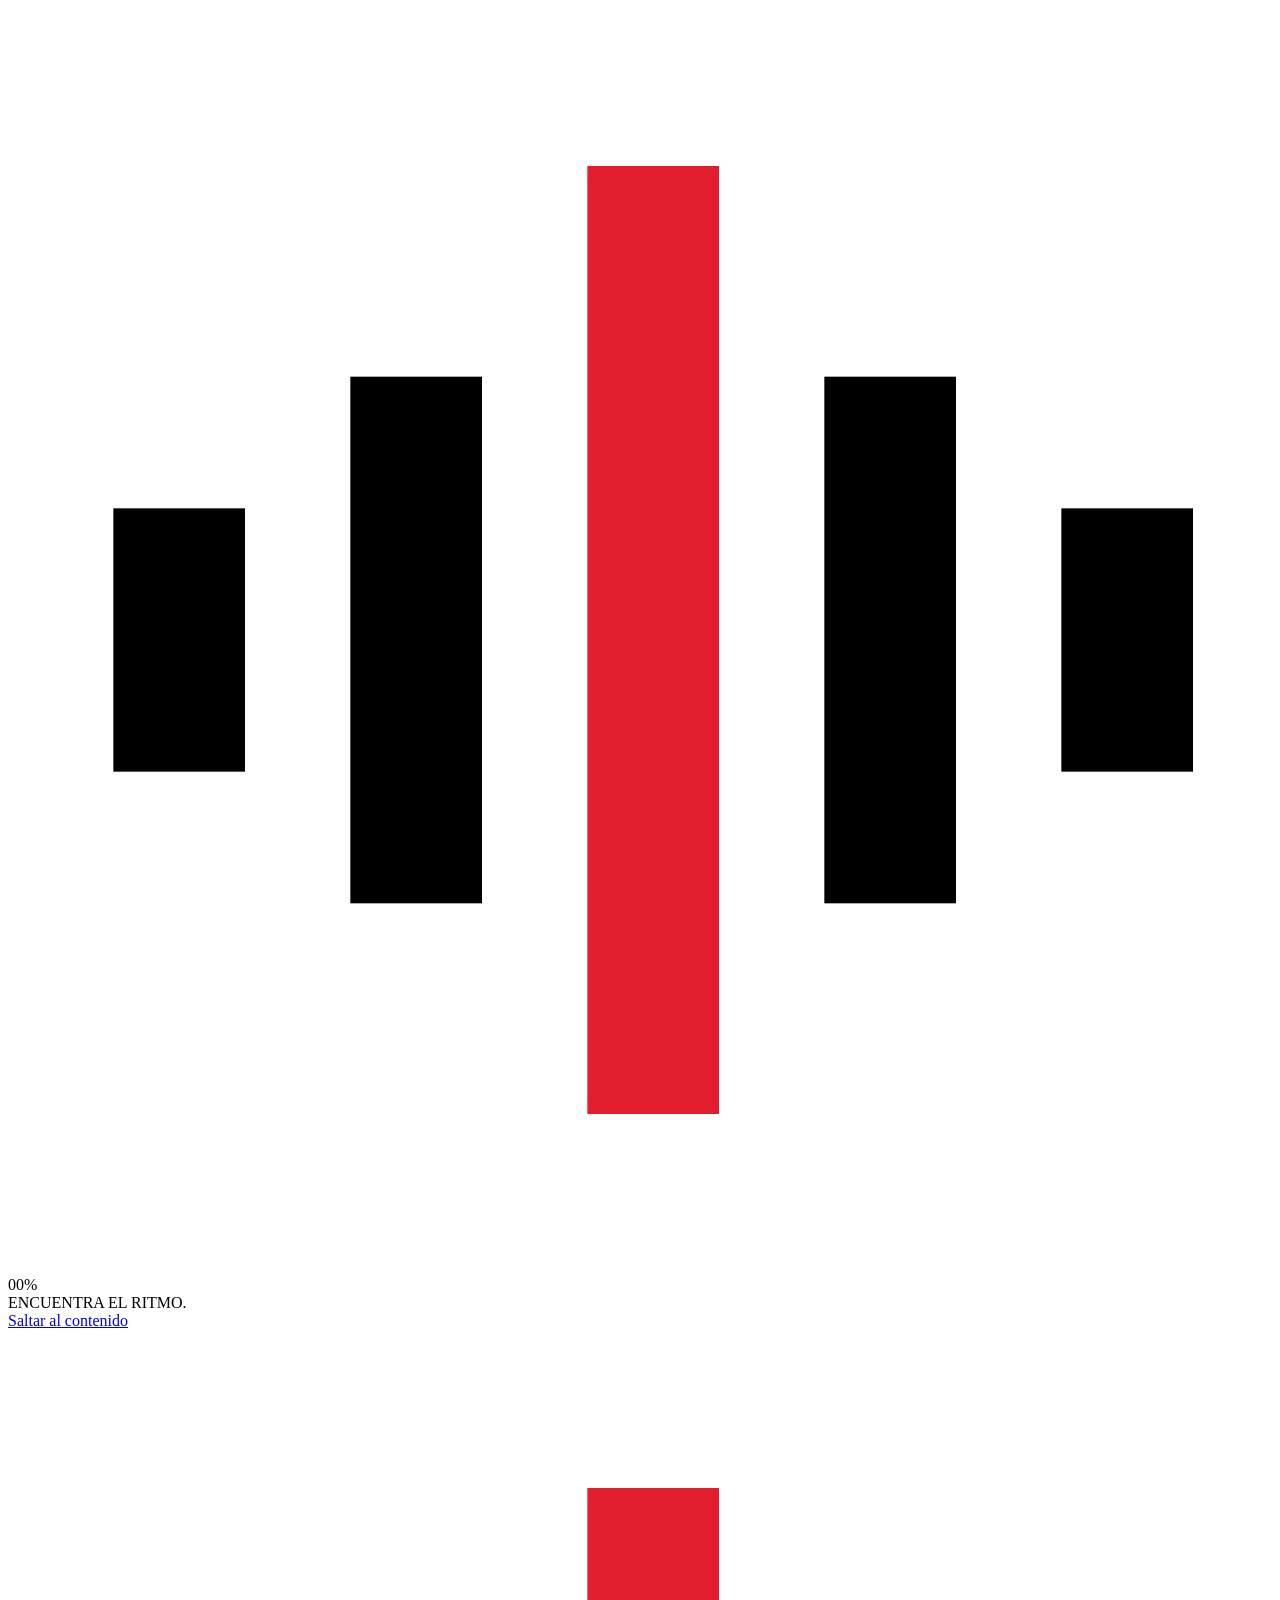
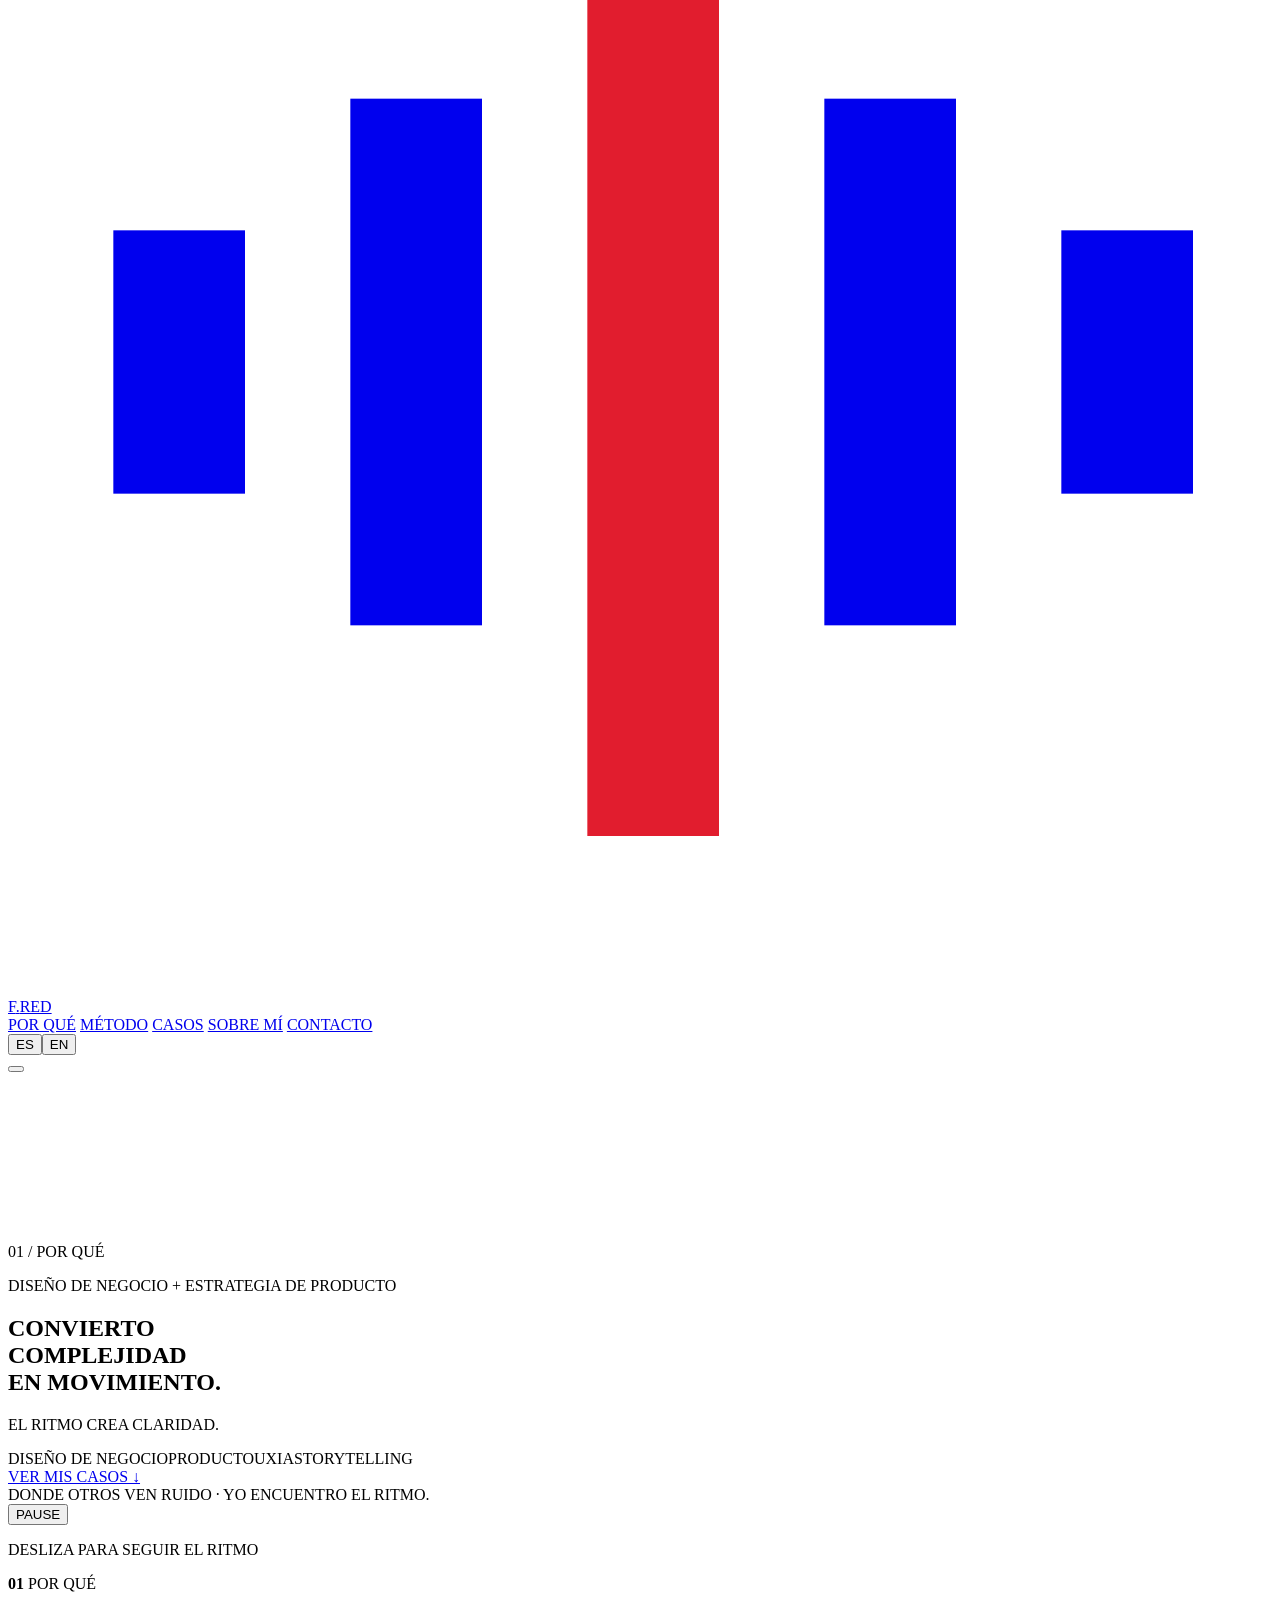
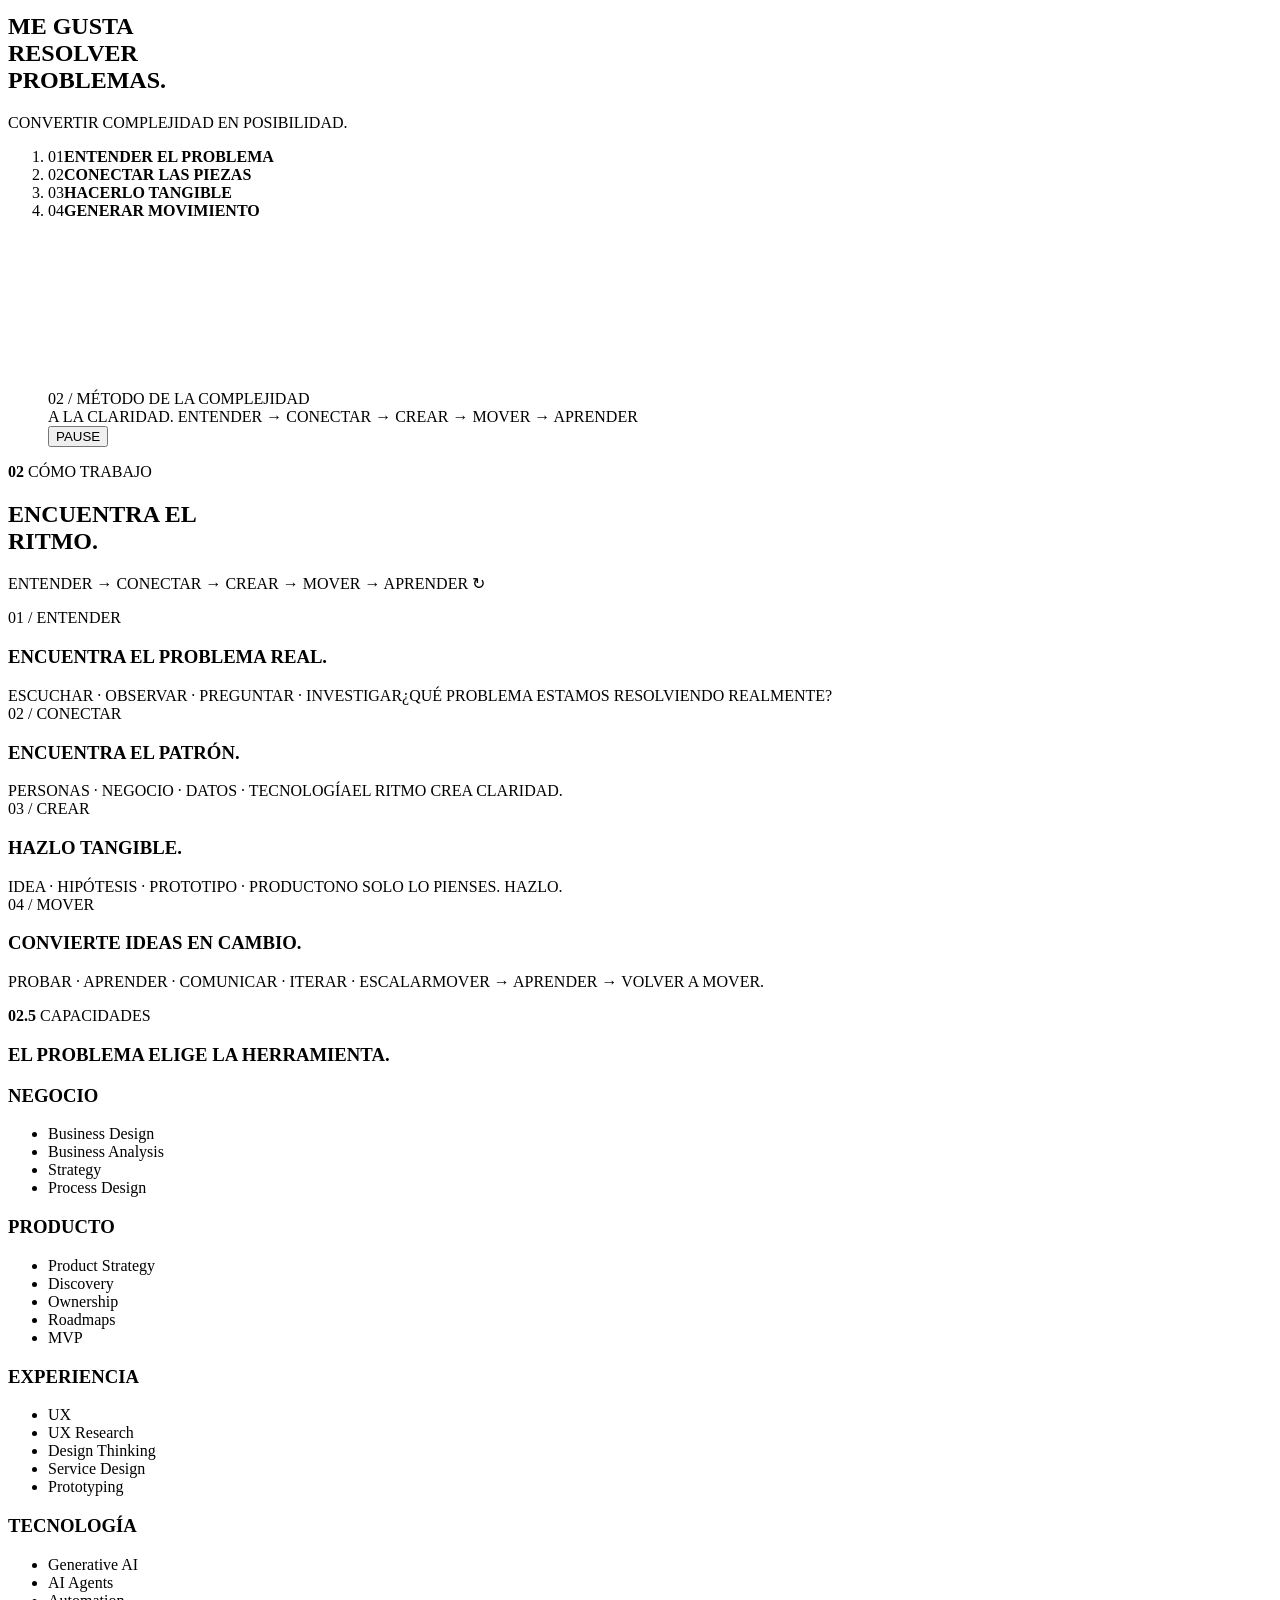
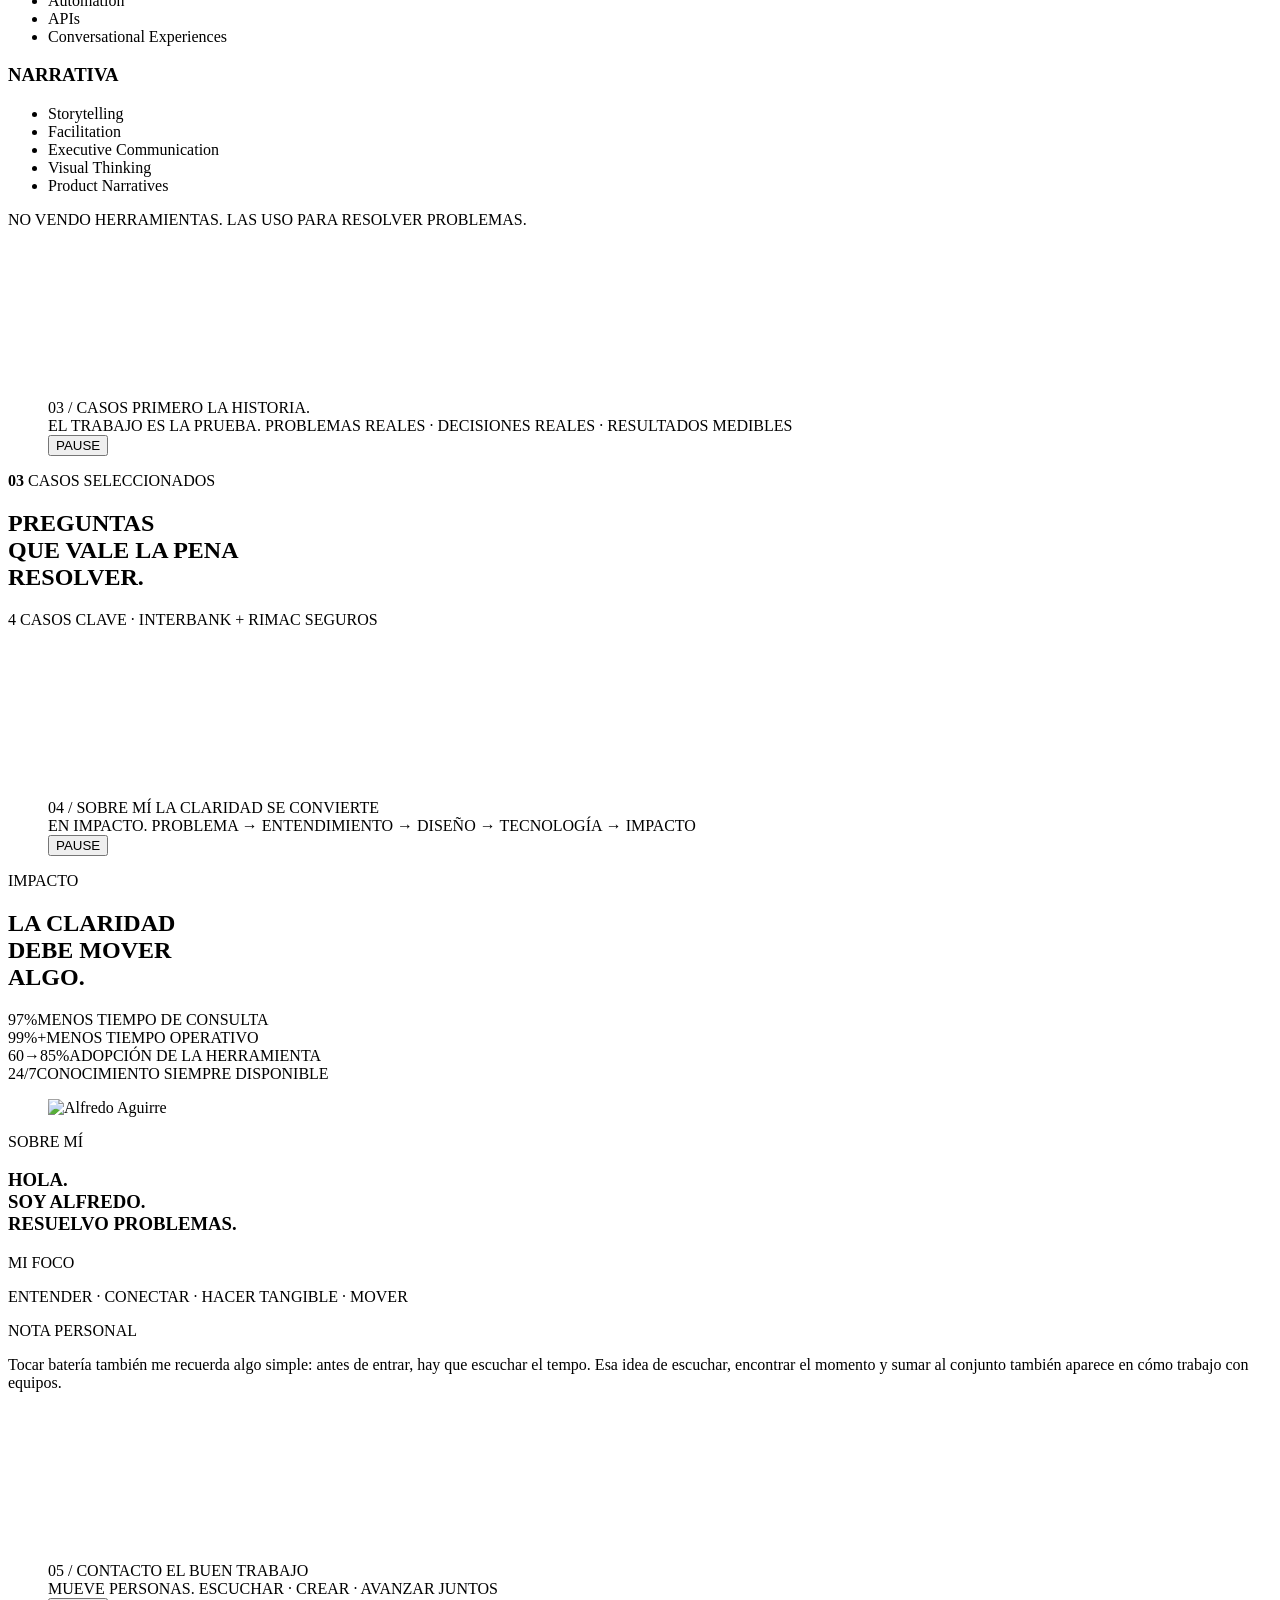
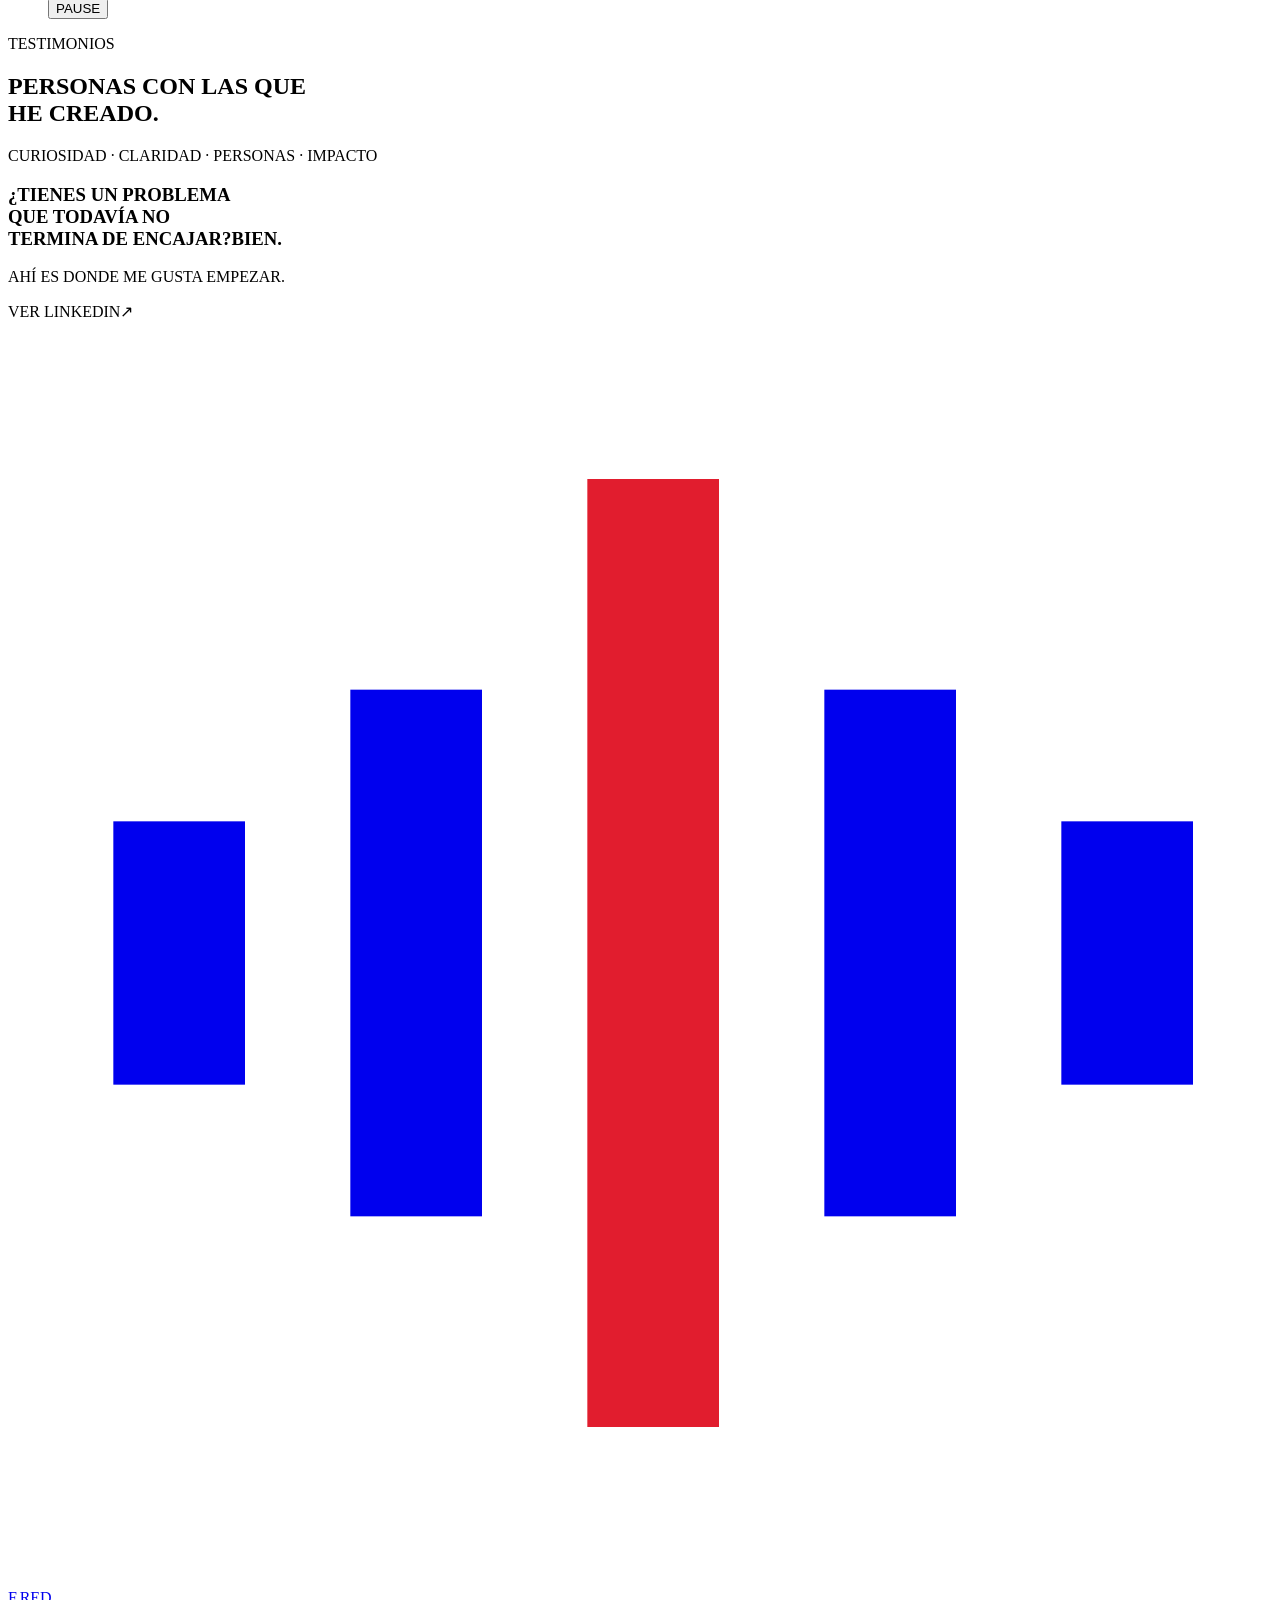
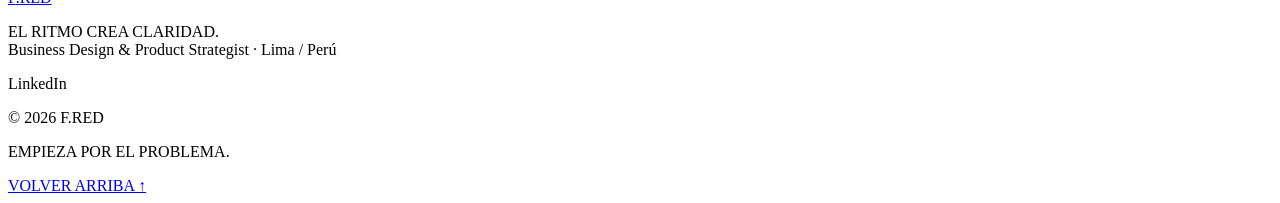
==== index.html @ ae1b927f "Add files via upload" ====
<!doctype html>
<html lang="es">
<head>
  <meta charset="utf-8">
  <meta name="viewport" content="width=device-width,initial-scale=1,viewport-fit=cover">
  <title>F.RED — Alfredo Aguirre | Business Design & Product Strategist</title>
  <meta name="description" content="Business Design & Product Strategist focused on turning complex business, product and technology problems into clear experiences, strategies and solutions.">
  <meta name="author" content="Alfredo Aguirre">
  <meta name="theme-color" content="#080808">
  <link rel="canonical" href="https://alguifo30.github.io/Portfolio_Alfredo_Aguirre/">
  <meta property="og:type" content="website">
  <meta property="og:site_name" content="F.RED">
  <meta property="og:title" content="F.RED — I turn complexity into movement.">
  <meta property="og:description" content="Business Design & Product Strategy. Rhythm creates clarity.">
  <link rel="icon" href="assets/brand/favicon.svg" type="image/svg+xml">
  <link rel="preconnect" href="https://fonts.googleapis.com">
  <link rel="preconnect" href="https://fonts.gstatic.com" crossorigin>
  <link rel="stylesheet" href="https://fonts.googleapis.com/css2?family=IBM+Plex+Mono:wght@400;500;600&family=Instrument+Sans:wght@400;500;600&family=Inter+Tight:wght@700;800;900&display=swap">
  <link rel="stylesheet" href="css/styles.css">
  <script type="application/ld+json">{"@context":"https://schema.org","@type":"Person","name":"Alfredo Aguirre","alternateName":"F.RED","jobTitle":"Business Design & Product Strategist","url":"https://alguifo30.github.io/Portfolio_Alfredo_Aguirre/","address":{"@type":"PostalAddress","addressLocality":"Lima","addressCountry":"PE"},"sameAs":["https://linkedin.com/in/alfredo-aguirre-fonseca-49946932"],"knowsAbout":["Business Design","Product Strategy","UX","Service Design","Generative AI","AI Agents","Storytelling"]}</script>
</head>
<body class="is-loading">
<div class="site-loader" id="site-loader" role="status" aria-live="polite" aria-label="Cargando portafolio">
  <div class="site-loader__inner">
    <svg class="site-loader__mark" viewBox="0 0 48 48" aria-hidden="true"><rect x="4" y="19" width="5" height="10" fill="currentColor"/><rect x="13" y="14" width="5" height="20" fill="currentColor"/><rect x="22" y="6" width="5" height="36" fill="#E11D2E"/><rect x="31" y="14" width="5" height="20" fill="currentColor"/><rect x="40" y="19" width="5" height="10" fill="currentColor"/></svg>
    <div class="site-loader__track" aria-hidden="true"><i data-loader-bar></i></div>
    <div class="site-loader__value" data-loader-value>00%</div>
    <div class="site-loader__caption" data-i18n="loader.caption">ENCUENTRA EL RITMO.</div>
  </div>
</div>
<a class="skip-link" href="#main">Saltar al contenido</a>
<div class="progress" aria-hidden="true"></div><div class="noise" aria-hidden="true"></div>

<nav class="nav" aria-label="Principal"><div class="wrap nav__inner">
  <a class="brand" href="#top" aria-label="F.RED, inicio">
    <svg class="mark" viewBox="0 0 48 48" aria-hidden="true"><rect x="4" y="19" width="5" height="10" fill="currentColor"/><rect x="13" y="14" width="5" height="20" fill="currentColor"/><rect x="22" y="6" width="5" height="36" fill="#E11D2E"/><rect x="31" y="14" width="5" height="20" fill="currentColor"/><rect x="40" y="19" width="5" height="10" fill="currentColor"/></svg>
    <span>F<span class="dot">.</span>RED</span>
  </a>
  <div class="nav__links" id="nav-links">
    <a href="#why" data-i18n="nav.why">POR QUÉ</a>
    <a href="#method" data-i18n="nav.method">MÉTODO</a>
    <a href="#work" data-i18n="nav.work">CASOS</a>
    <a href="#about" data-i18n="nav.about">SOBRE MÍ</a>
    <a href="#contact" data-i18n="nav.contact">CONTACTO</a>
  </div>
  <div class="lang" role="group" aria-label="Idioma"><button type="button" data-lang="es" aria-pressed="true">ES</button><button type="button" data-lang="en" aria-pressed="false">EN</button></div>
  <button class="nav-toggle" aria-controls="nav-links" aria-expanded="false" aria-label="Abrir menú"><span></span><span></span></button>
</div></nav>

<main id="main">
<!-- 01 · POR QUÉ / WHY -->
<section id="why" data-main-section="01" data-chapter-name="WHY">
  <header class="hero hero--cinematic" id="top">
    <video class="hero__video" data-hero-video data-chapter-video autoplay muted loop playsinline preload="auto">
      <source src="assets/videos/fred-presence.mp4" type="video/mp4">
    </video>
    <div class="hero__shade" aria-hidden="true"></div>
    <div class="wrap hero__cinematic-grid">
      <div class="hero__meta reveal in">
        <p class="kicker hero__film-label" data-i18n="hero.filmLabel">01 / POR QUÉ</p>
        <p class="kicker" data-i18n="hero.kicker">DISEÑO DE NEGOCIO + ESTRATEGIA DE PRODUCTO</p>
        <h1 class="display display-xl" data-i18n-html="hero.title">CONVIERTO<br>COMPLEJIDAD<br>EN <span class="red">MOVIMIENTO.</span></h1>
        <p class="hero__sub" data-i18n="hero.sub"></p>
        <p class="hero__tagline" data-i18n="hero.tagline">EL RITMO CREA CLARIDAD.</p>
        <div class="tag-row">
          <span class="tag" data-i18n="hero.tag.business">DISEÑO DE NEGOCIO</span><span class="tag" data-i18n="hero.tag.product">PRODUCTO</span><span class="tag">UX</span><span class="tag" data-i18n="hero.tag.ai">IA</span><span class="tag" data-i18n="hero.tag.story">STORYTELLING</span>
        </div>
        <div class="hero__actions"><a class="btn btn--red" href="#work" data-i18n="hero.cta1">VER MIS CASOS ↓</a></div>
      </div>
      <div class="hero__signature-note" data-i18n="hero.signature">DONDE OTROS VEN RUIDO · YO ENCUENTRO EL RITMO.</div>
    </div>
    <button class="film-toggle film-toggle--hero" type="button" data-film-toggle aria-label="Pausar video">PAUSE</button>
    <p class="hero__scroll" data-i18n="hero.scroll">DESLIZA PARA SEGUIR EL RITMO</p>
  </header>

  <div class="why-compact surface">
    <div class="wrap why-compact__grid">
      <div class="why-compact__intro">
        <p class="eyebrow reveal"><b>01</b> <span data-i18n="why.eyebrow">POR QUÉ</span></p>
        <h2 class="display why-compact__title reveal" data-i18n-html="why.title">ME GUSTA<br>RESOLVER<br><span class="red">PROBLEMAS.</span></h2>
      </div>
      <div class="why-compact__copy">
        <p class="body reveal" data-i18n="why.body1"></p>
        <p class="body reveal" data-i18n="why.body2"></p>
        <p class="pullquote pullquote--compact reveal" data-i18n="why.pull">CONVERTIR COMPLEJIDAD EN POSIBILIDAD.</p>
      </div>
      <ol class="why-points why-points--compact reveal">
        <li><span>01</span><b data-i18n="why.p1">ENTENDER EL PROBLEMA</b></li>
        <li><span>02</span><b data-i18n="why.p2">CONECTAR LAS PIEZAS</b></li>
        <li><span>03</span><b data-i18n="why.p3">HACERLO TANGIBLE</b></li>
        <li><span>04</span><b data-i18n="why.p4">GENERAR MOVIMIENTO</b></li>
      </ol>
    </div>
  </div>
</section>

<!-- 02 · MÉTODO / METHOD -->
<section class="section chapter chapter--dark" id="method" data-main-section="02" data-chapter-name="METHOD">
  <figure class="film chapter-film chapter-film--section-start chapter-film--clarity film--full reveal" aria-label="Video de claridad y método">
    <video muted loop playsinline preload="none" data-lazy-video="assets/videos/fred-clarity.mp4" data-chapter-video></video>
    <figcaption class="film__overlay film__overlay--safe-left">
      <span class="film__label" data-i18n="method.filmLabel">02 / MÉTODO</span>
      <span class="film__copy" data-i18n-html="method.filmCopy">DE LA COMPLEJIDAD<br>A LA <span class="red">CLARIDAD.</span></span>
      <span class="method-film__stage" data-method-stage data-i18n="method.stage">ENTENDER → CONECTAR → CREAR → MOVER → APRENDER</span>
    </figcaption>
    <button class="film-toggle" type="button" data-film-toggle aria-label="Pausar video">PAUSE</button>
  </figure>
  <div class="wrap chapter__content">
    <div class="method-intro">
      <div>
        <p class="eyebrow reveal"><b>02</b> <span data-i18n="method.eyebrow">CÓMO TRABAJO</span></p>
        <h2 class="display display-lg reveal" data-i18n-html="method.title">ENCUENTRA EL<br><span class="red">RITMO.</span></h2>
        <p class="lead reveal" data-i18n="method.lead"></p>
      </div>
      <p class="method-loop reveal" data-i18n="method.loop">ENTENDER → CONECTAR → CREAR → MOVER → APRENDER ↻</p>
    </div>
    <div class="method-layout"><div class="method-steps">
      <article class="step active" data-step="UNDERSTAND"><span class="step__num" data-i18n="method.s1.num">01 / ENTENDER</span><h3 data-i18n="method.s1.title">ENCUENTRA EL PROBLEMA REAL.</h3><p data-i18n="method.understand"></p><span class="step__acts-text" data-i18n="method.s1.actions">ESCUCHAR · OBSERVAR · PREGUNTAR · INVESTIGAR</span><span class="step__q" data-i18n="method.s1.q">¿QUÉ PROBLEMA ESTAMOS RESOLVIENDO REALMENTE?</span></article>
      <article class="step" data-step="CONNECT"><span class="step__num" data-i18n="method.s2.num">02 / CONECTAR</span><h3 data-i18n="method.s2.title">ENCUENTRA EL PATRÓN.</h3><p data-i18n="method.connect"></p><span class="step__acts-text" data-i18n="method.s2.actions">PERSONAS · NEGOCIO · DATOS · TECNOLOGÍA</span><span class="step__q" data-i18n="method.s2.q">EL RITMO CREA CLARIDAD.</span></article>
      <article class="step" data-step="CREATE"><span class="step__num" data-i18n="method.s3.num">03 / CREAR</span><h3 data-i18n="method.s3.title">HAZLO TANGIBLE.</h3><p data-i18n="method.create"></p><span class="step__acts-text" data-i18n="method.s3.actions">IDEA · HIPÓTESIS · PROTOTIPO · PRODUCTO</span><span class="step__q" data-i18n="method.s3.q">NO SOLO LO PIENSES. HAZLO.</span></article>
      <article class="step" data-step="MOVE"><span class="step__num" data-i18n="method.s4.num">04 / MOVER</span><h3 data-i18n="method.s4.title">CONVIERTE IDEAS EN CAMBIO.</h3><p data-i18n="method.move"></p><span class="step__acts-text" data-i18n="method.s4.actions">PROBAR · APRENDER · COMUNICAR · ITERAR · ESCALAR</span><span class="step__q" data-i18n="method.s4.q">MOVER → APRENDER → VOLVER A MOVER.</span></article>
    </div></div>
    <div class="capabilities">
      <p class="eyebrow reveal"><b>02.5</b> <span data-i18n="method.capEyebrow">CAPACIDADES</span></p>
      <h3 class="cap-title reveal" data-i18n-html="method.capTitle">EL PROBLEMA ELIGE LA HERRAMIENTA<span class="red">.</span></h3>
      <p class="lead reveal" data-i18n="method.cap"></p>
      <div class="cap-grid reveal">
        <div class="cap"><h3 data-i18n="cap.business">NEGOCIO</h3><ul><li>Business Design</li><li>Business Analysis</li><li>Strategy</li><li>Process Design</li></ul></div>
        <div class="cap"><h3 data-i18n="cap.product">PRODUCTO</h3><ul><li>Product Strategy</li><li>Discovery</li><li>Ownership</li><li>Roadmaps</li><li>MVP</li></ul></div>
        <div class="cap"><h3 data-i18n="cap.experience">EXPERIENCIA</h3><ul><li>UX</li><li>UX Research</li><li>Design Thinking</li><li>Service Design</li><li>Prototyping</li></ul></div>
        <div class="cap"><h3 data-i18n="cap.technology">TECNOLOGÍA</h3><ul><li>Generative AI</li><li>AI Agents</li><li>Automation</li><li>APIs</li><li>Conversational Experiences</li></ul></div>
        <div class="cap"><h3 data-i18n="cap.story">NARRATIVA</h3><ul><li>Storytelling</li><li>Facilitation</li><li>Executive Communication</li><li>Visual Thinking</li><li>Product Narratives</li></ul></div>
      </div>
      <p class="cap-close reveal" data-i18n="method.close">NO VENDO HERRAMIENTAS. LAS USO PARA RESOLVER PROBLEMAS.</p>
    </div>
  </div>
</section>

<!-- 03 · CASOS / WORK -->
<section class="section chapter chapter--surface" id="work" data-main-section="03" data-chapter-name="WORK">
  <figure class="film chapter-film chapter-film--section-start chapter-film--work film--full reveal" aria-label="Video de casos y trabajo">
    <video muted loop playsinline preload="none" data-lazy-video="assets/videos/fred-work.mp4" data-chapter-video></video>
    <figcaption class="film__overlay film__overlay--safe-right">
      <span class="film__label" data-i18n="work.filmLabel">03 / CASOS</span>
      <span class="film__copy" data-i18n-html="work.filmCopy">PRIMERO LA HISTORIA.<br><span class="red">EL TRABAJO ES LA PRUEBA.</span></span>
      <span class="film__close" data-i18n="work.filmClose">PROBLEMAS REALES · DECISIONES REALES · RESULTADOS MEDIBLES</span>
    </figcaption>
    <button class="film-toggle" type="button" data-film-toggle aria-label="Pausar video">PAUSE</button>
  </figure>
  <div class="wrap chapter__content chapter__content--work">
    <div class="work-intro work-intro--compact">
      <div><p class="eyebrow reveal"><b>03</b> <span data-i18n="work.eyebrow">CASOS SELECCIONADOS</span></p><h2 class="display work-intro__title reveal" data-i18n-html="work.title">PREGUNTAS<br>QUE VALE LA PENA<br><span class="red">RESOLVER.</span></h2></div>
      <div><p class="lead reveal" data-i18n="work.lead"></p><p class="kicker reveal" data-i18n="work.kicker">4 CASOS CLAVE · INTERBANK + RIMAC SEGUROS</p></div>
    </div>
    <div class="work-list work-editorial" id="work-list"></div>
  </div>
</section>

<!-- 04 · SOBRE MÍ / ABOUT (impact as proof) -->
<section class="section chapter chapter--dark" id="about" data-main-section="04" data-chapter-name="ABOUT">
  <figure class="film chapter-film chapter-film--section-start chapter-film--impact impact-film film--full reveal" aria-label="Video de impacto">
    <video muted loop playsinline preload="none" data-lazy-video="assets/videos/fred-impact.mp4" data-chapter-video></video>
    <figcaption class="film__overlay film__overlay--safe-left">
      <span class="film__label" data-i18n="impact.filmLabel">04 / SOBRE MÍ</span>
      <span class="film__copy" data-i18n-html="impact.filmCopy">LA CLARIDAD SE CONVIERTE<br>EN <span class="red">IMPACTO.</span></span>
      <span class="film__close" data-i18n="impact.filmClose">PROBLEMA → ENTENDIMIENTO → DISEÑO → TECNOLOGÍA → IMPACTO</span>
    </figcaption>
    <button class="film-toggle" type="button" data-film-toggle aria-label="Pausar video">PAUSE</button>
  </figure>
  <div class="wrap chapter__content">
    <div class="section-head section-head--compact"><p class="eyebrow reveal"><span data-i18n="impact.eyebrow">IMPACTO</span></p><div class="section-head__copy"><h2 class="display impact-title reveal" data-i18n-html="impact.title">LA CLARIDAD<br>DEBE MOVER<br><span class="red">ALGO.</span></h2><p class="lead reveal" data-i18n="impact.lead"></p></div></div>
    <div class="metrics reveal">
      <div class="metric"><span class="metric__v">97%</span><span class="metric__l" data-i18n="impact.m1">MENOS TIEMPO DE CONSULTA</span></div>
      <div class="metric"><span class="metric__v">99%+</span><span class="metric__l" data-i18n="impact.m2">MENOS TIEMPO OPERATIVO</span></div>
      <div class="metric"><span class="metric__v">60→85%</span><span class="metric__l" data-i18n="impact.m3">ADOPCIÓN DE LA HERRAMIENTA</span></div>
      <div class="metric"><span class="metric__v">24/7</span><span class="metric__l" data-i18n="impact.m4">CONOCIMIENTO SIEMPRE DISPONIBLE</span></div>
    </div>
    <div class="about-grid about-grid--balanced" id="about-profile">
      <figure class="about-photo reveal"><img src="assets/images/alfredo-about.jpeg" alt="Alfredo Aguirre"></figure>
      <div class="about-copy about-copy--balanced">
        <p class="eyebrow reveal"><span data-i18n="about.eyebrow">SOBRE MÍ</span></p>
        <h3 class="reveal" data-i18n-html="about.title">HOLA<span class="red">.</span><br>SOY ALFREDO.<br><span class="dim">RESUELVO PROBLEMAS.</span></h3>
        <p class="body about-lead reveal" data-i18n="about.body"></p>
        <div class="about-focus reveal">
          <span data-i18n="about.focusLabel">MI FOCO</span>
          <p data-i18n="about.focus">ENTENDER · CONECTAR · HACER TANGIBLE · MOVER</p>
        </div>
        <aside class="personal-note reveal">
          <span data-i18n="about.noteLabel">NOTA PERSONAL</span>
          <p data-i18n="about.note">Tocar batería también me recuerda algo simple: antes de entrar, hay que escuchar el tempo. Esa idea de escuchar, encontrar el momento y sumar al conjunto también aparece en cómo trabajo con equipos.</p>
        </aside>
      </div>
    </div>
  </div>
</section>

<!-- 05 · CONTACTO / CONTACT (people as proof) -->
<section class="section chapter chapter--surface" id="contact" data-main-section="05" data-chapter-name="CONTACT">
  <figure class="film chapter-film chapter-film--section-start chapter-film--people film--full reveal" aria-label="Video de colaboración y personas">
    <video muted loop playsinline preload="none" data-lazy-video="assets/videos/fred-people.mp4" data-chapter-video></video>
    <figcaption class="film__overlay film__overlay--safe-left">
      <span class="film__label" data-i18n="people.filmLabel">05 / CONTACTO</span>
      <span class="film__copy" data-i18n-html="people.filmCopy">EL BUEN TRABAJO<br><span class="red">MUEVE PERSONAS.</span></span>
      <span class="film__close" data-i18n="people.filmClose">ESCUCHAR · CREAR · AVANZAR JUNTOS</span>
    </figcaption>
    <button class="film-toggle" type="button" data-film-toggle aria-label="Pausar video">PAUSE</button>
  </figure>
  <div class="wrap chapter__content">
    <div class="section-head section-head--compact"><p class="eyebrow reveal"><span data-i18n="test.eyebrow">TESTIMONIOS</span></p><div class="section-head__copy"><h2 class="display people-title reveal" data-i18n-html="test.title">PERSONAS CON LAS QUE<br>HE <span class="red">CREADO.</span></h2><p class="lead reveal" data-i18n="test.lead"></p></div></div>
    <div class="testi-grid" id="testimonials"></div>
    <p class="principles-line reveal" data-i18n="test.principles">CURIOSIDAD · CLARIDAD · PERSONAS · IMPACTO</p>

    <div class="contact contact--clean">
      <div class="contact-grid">
        <div><h3 class="reveal" data-i18n-html="contact.title">¿TIENES UN PROBLEMA<br>QUE TODAVÍA NO<br>TERMINA DE ENCAJAR?<span class="good">BIEN.</span></h3></div>
        <div class="contact__side"><p class="lead reveal" data-i18n="contact.sub">AHÍ ES DONDE ME GUSTA EMPEZAR.</p><p class="body reveal" data-i18n="contact.body"></p><a class="contact-linkedin reveal" data-contact="linkedin" target="_blank" rel="noopener"><span data-i18n="contact.linkedin">VER LINKEDIN</span><span>↗</span></a></div>
      </div>
    </div>

    <footer class="footer"><div class="footer__top"><div><a class="brand" href="#top"><svg class="mark" viewBox="0 0 48 48" aria-hidden="true"><rect x="4" y="19" width="5" height="10" fill="currentColor"/><rect x="13" y="14" width="5" height="20" fill="currentColor"/><rect x="22" y="6" width="5" height="36" fill="#E11D2E"/><rect x="31" y="14" width="5" height="20" fill="currentColor"/><rect x="40" y="19" width="5" height="10" fill="currentColor"/></svg><span>F<span class="dot">.</span>RED</span></a><p class="footer__tagline"><span data-i18n="hero.tagline">EL RITMO CREA CLARIDAD.</span><br><span data-i18n="footer.role">Business Design & Product Strategist · Lima / Perú</span></p></div><div class="footer__links"><a data-contact="linkedin" target="_blank" rel="noopener">LinkedIn</a></div></div><div class="footer__bottom"><p>© 2026 F.RED</p><p data-i18n="footer.principle">EMPIEZA POR EL PROBLEMA.</p><a href="#top" data-i18n="footer.back">VOLVER ARRIBA ↑</a></div></footer>
  </div>
</section>
</main>
<script src="js/loader.js"></script><script src="js/content.js"></script><script src="js/main.js"></script><script src="js/motion.js"></script>
</body>
</html>
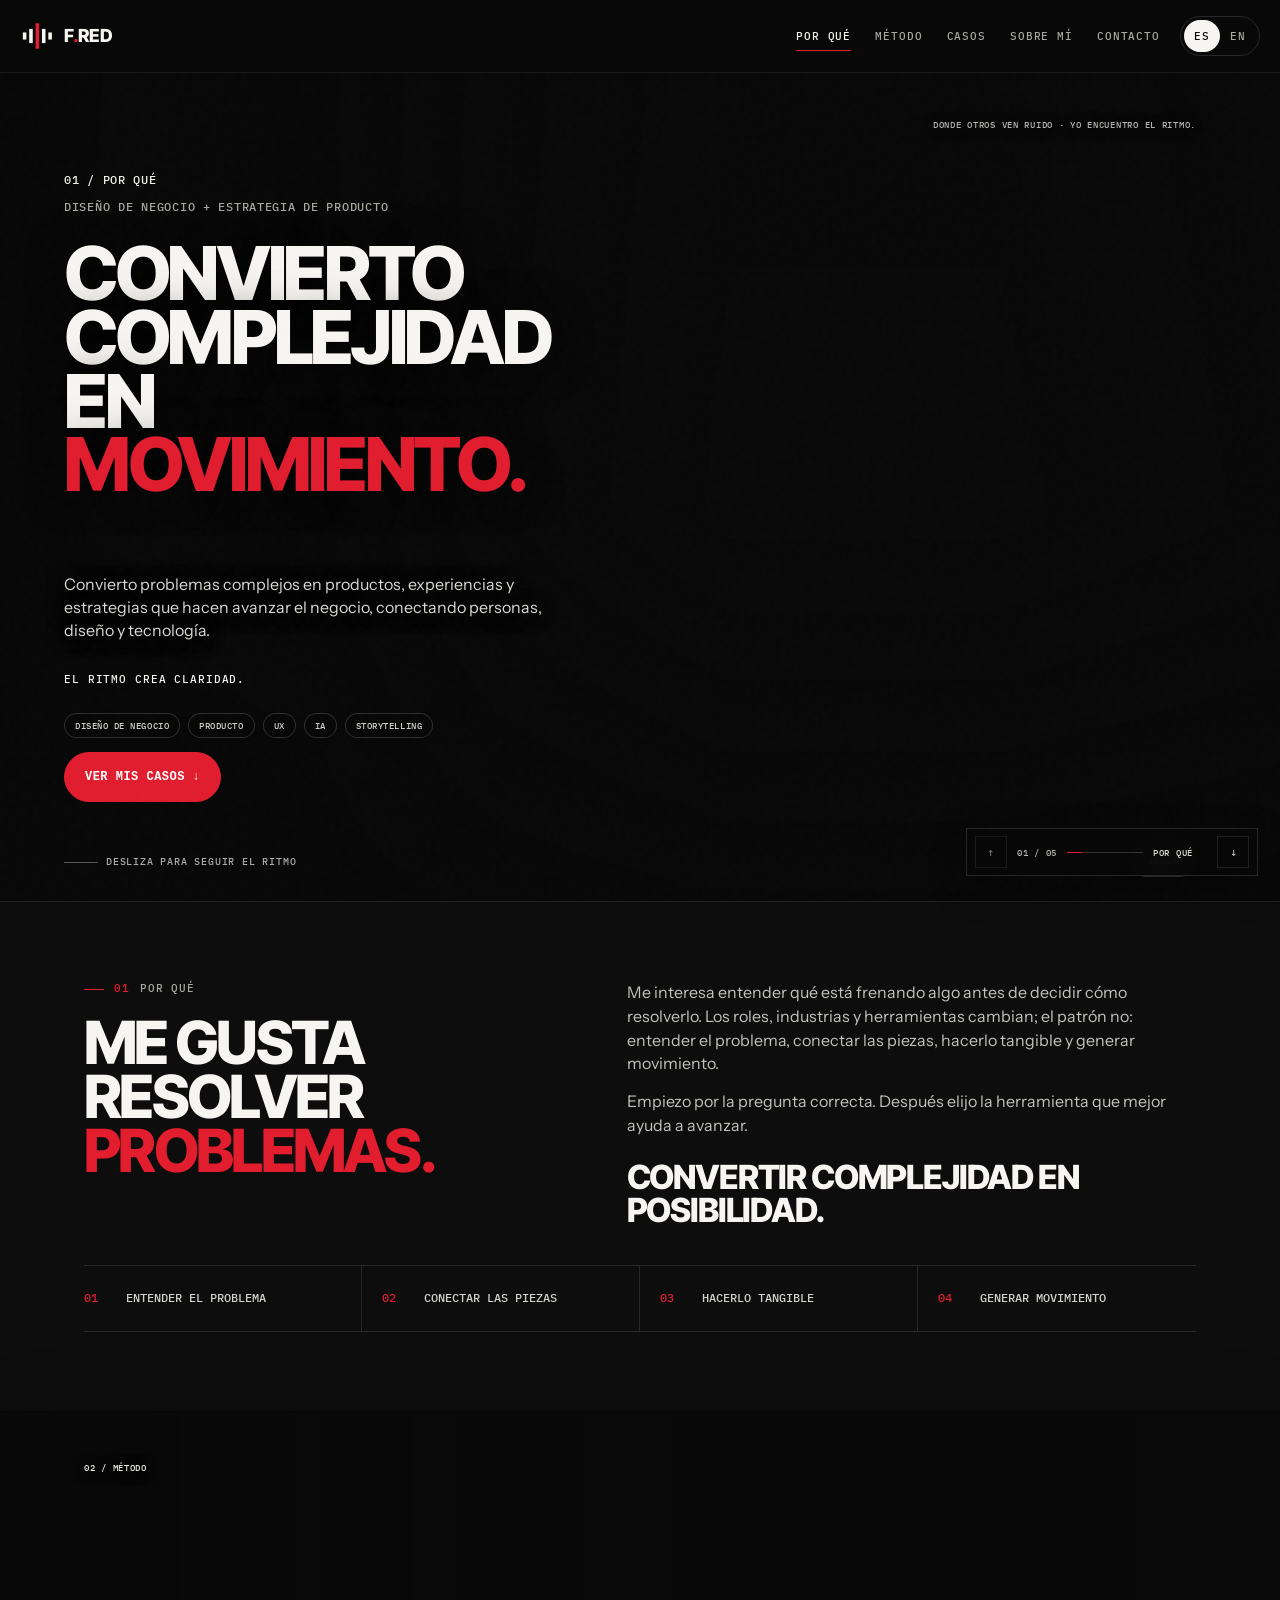
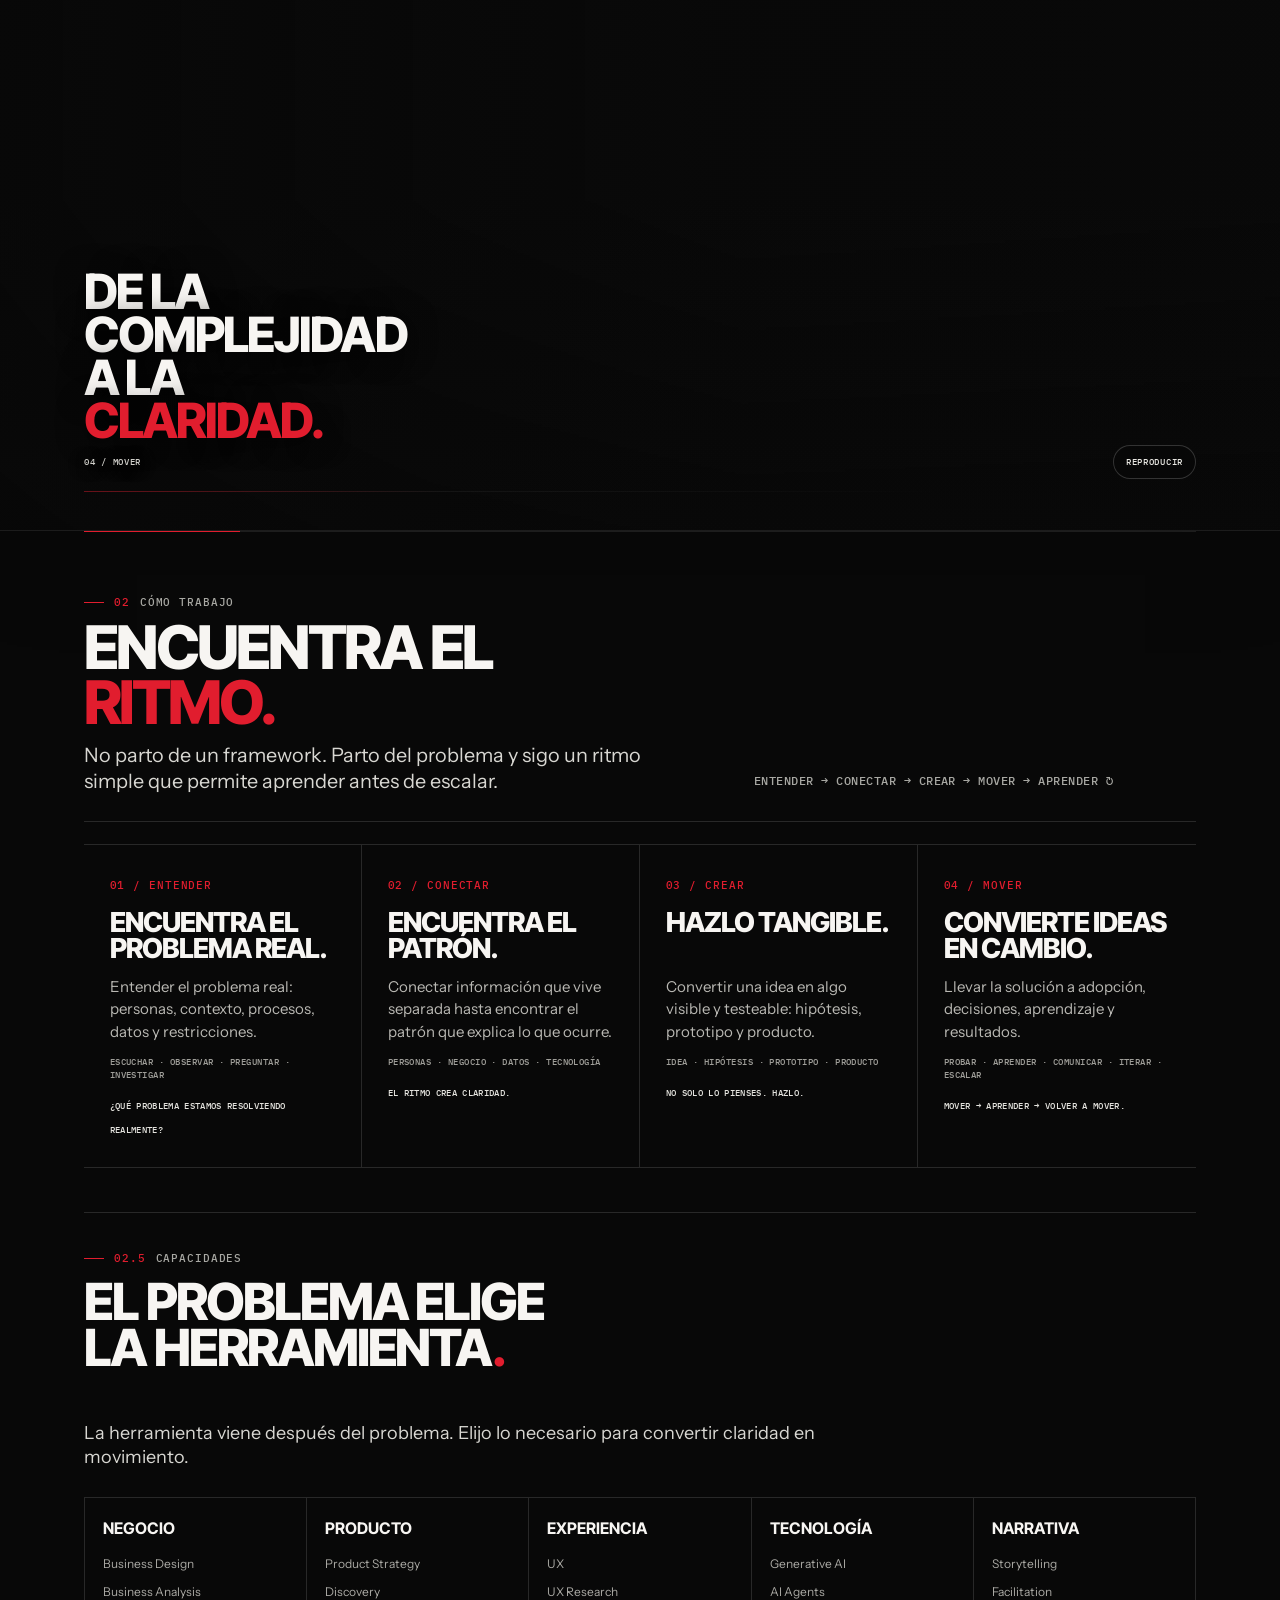
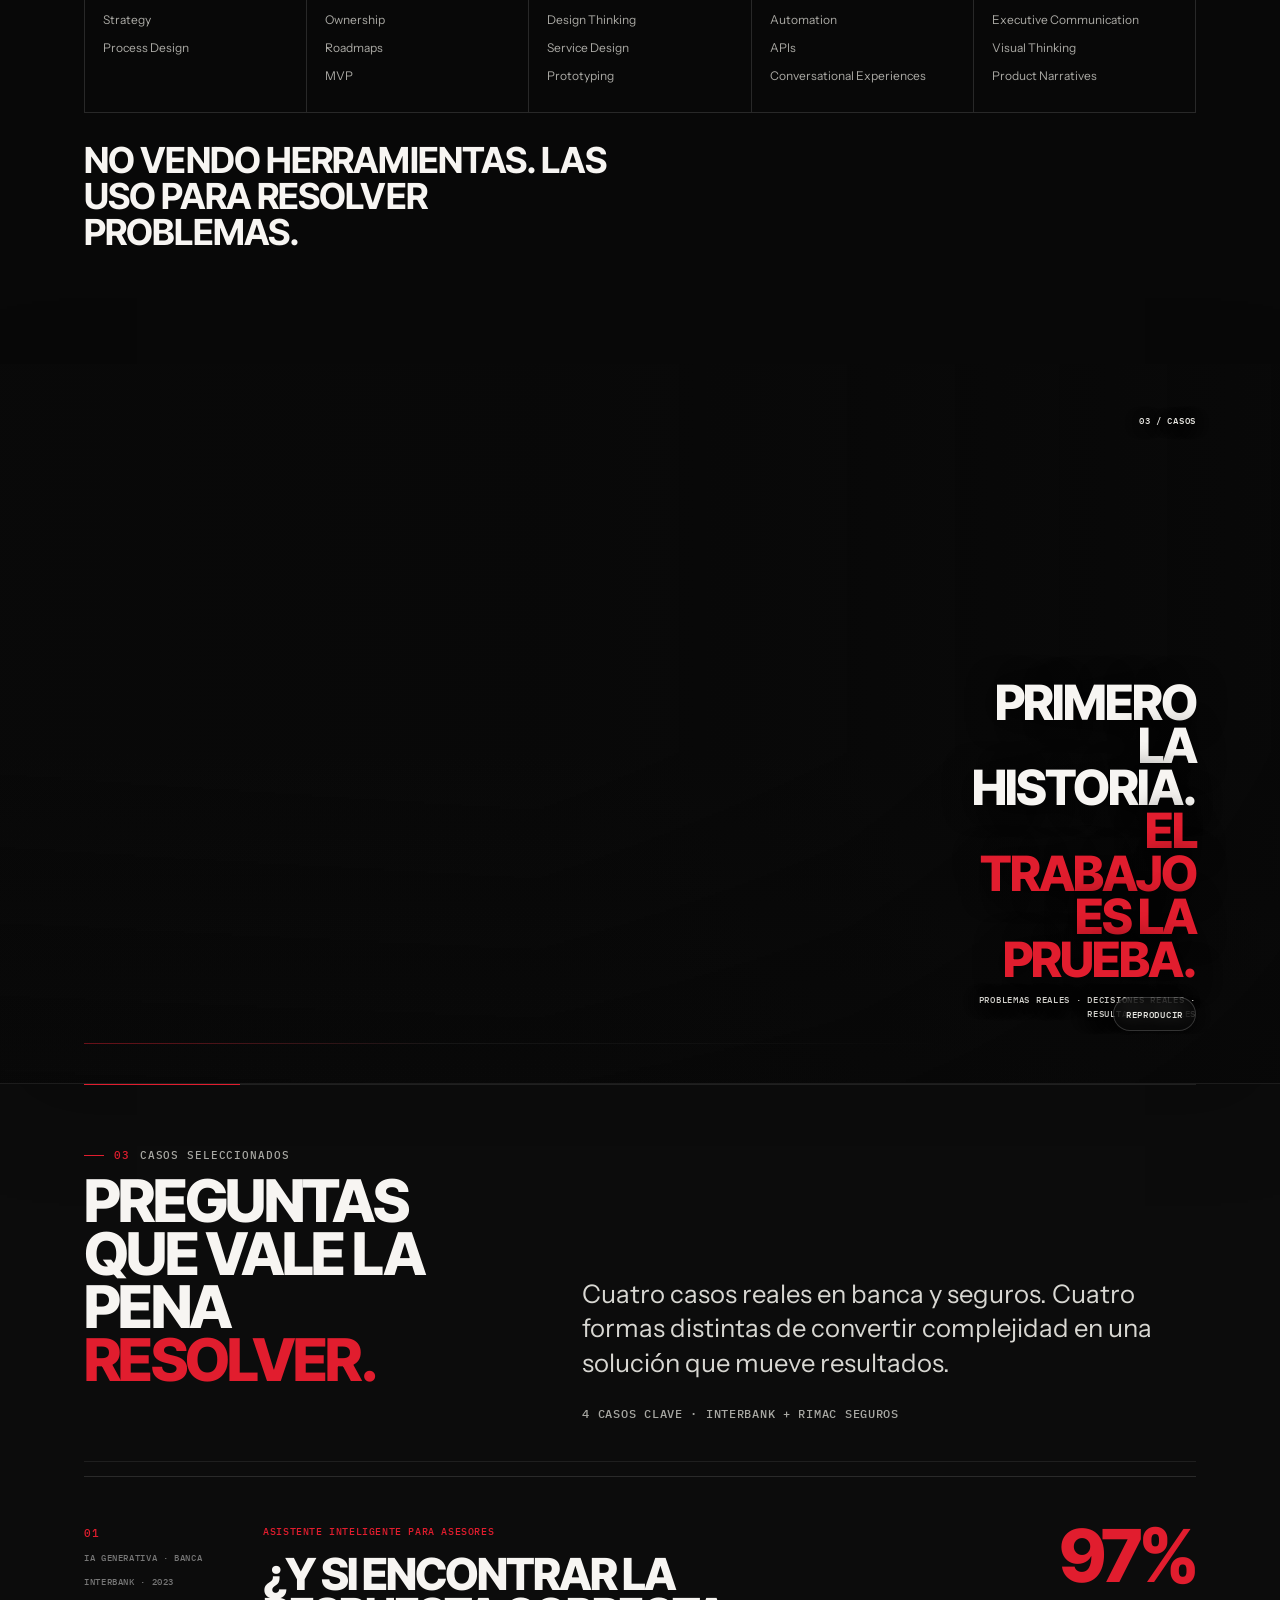
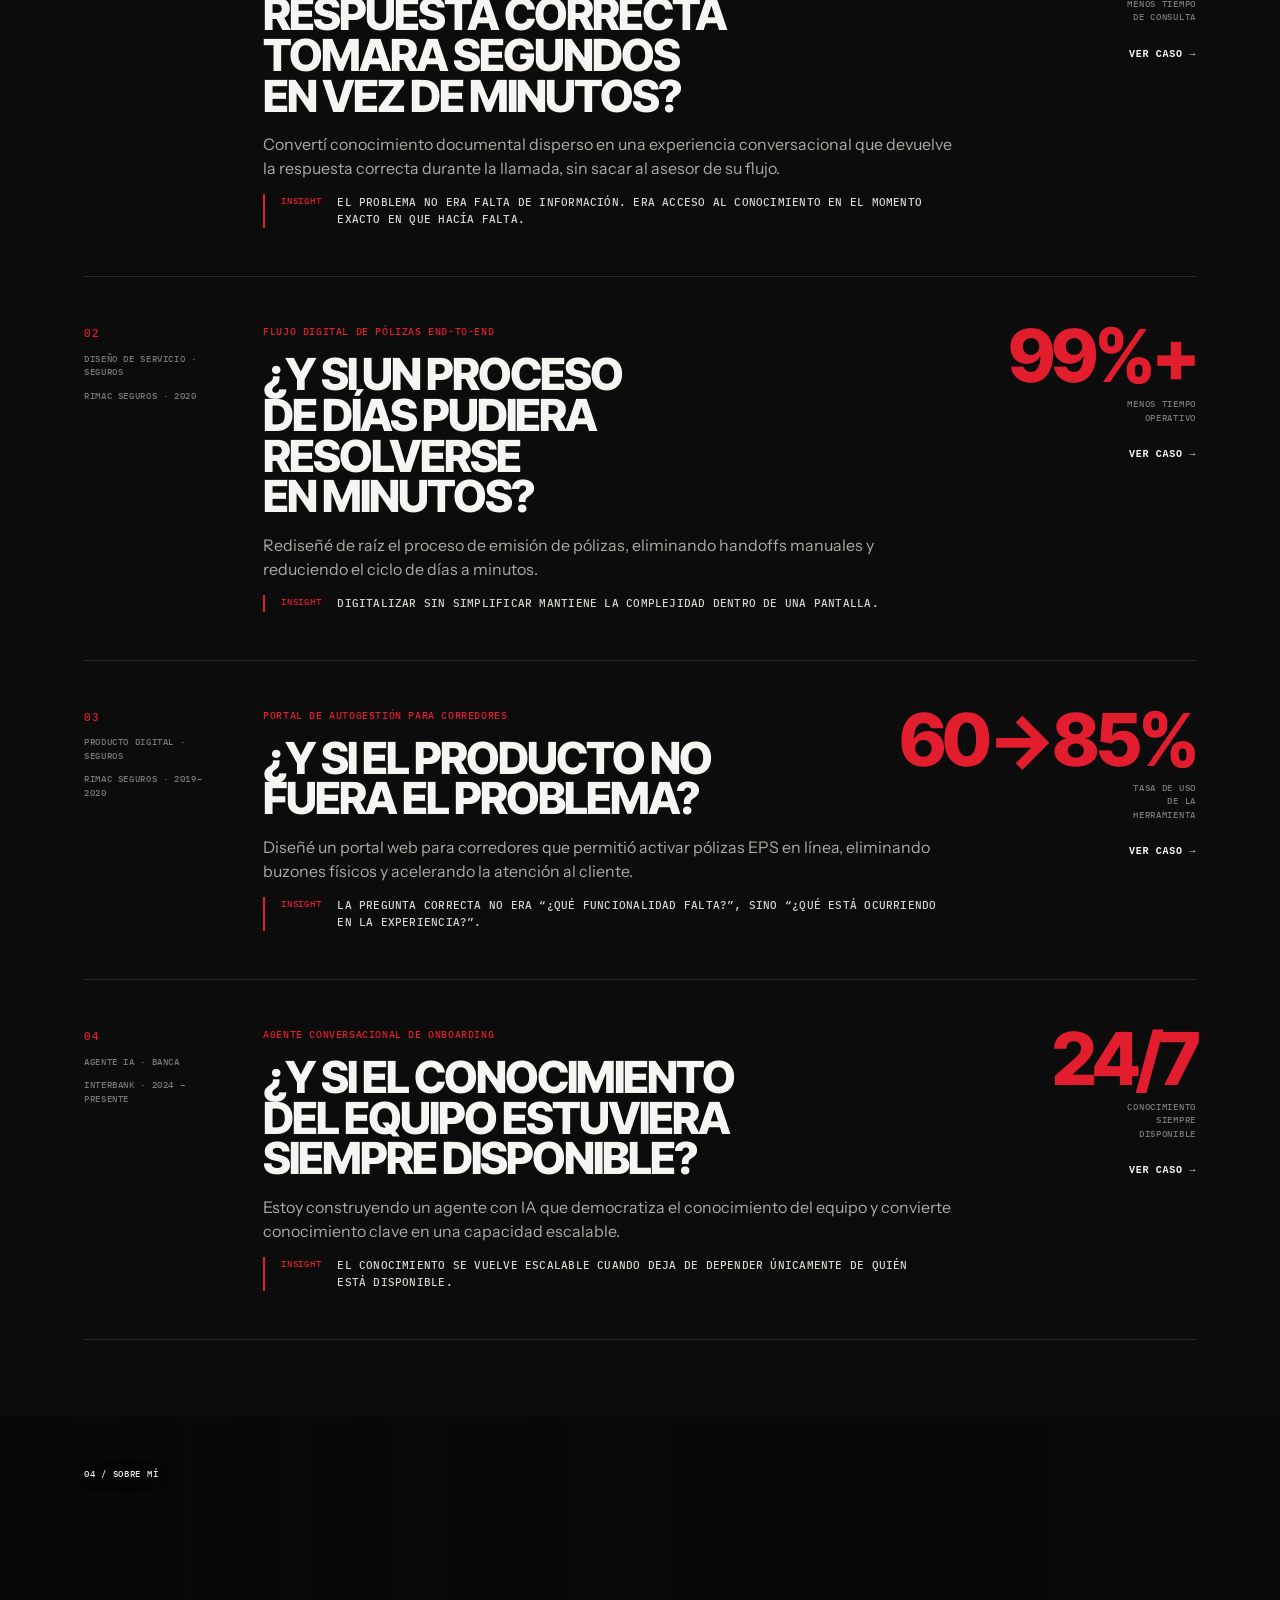
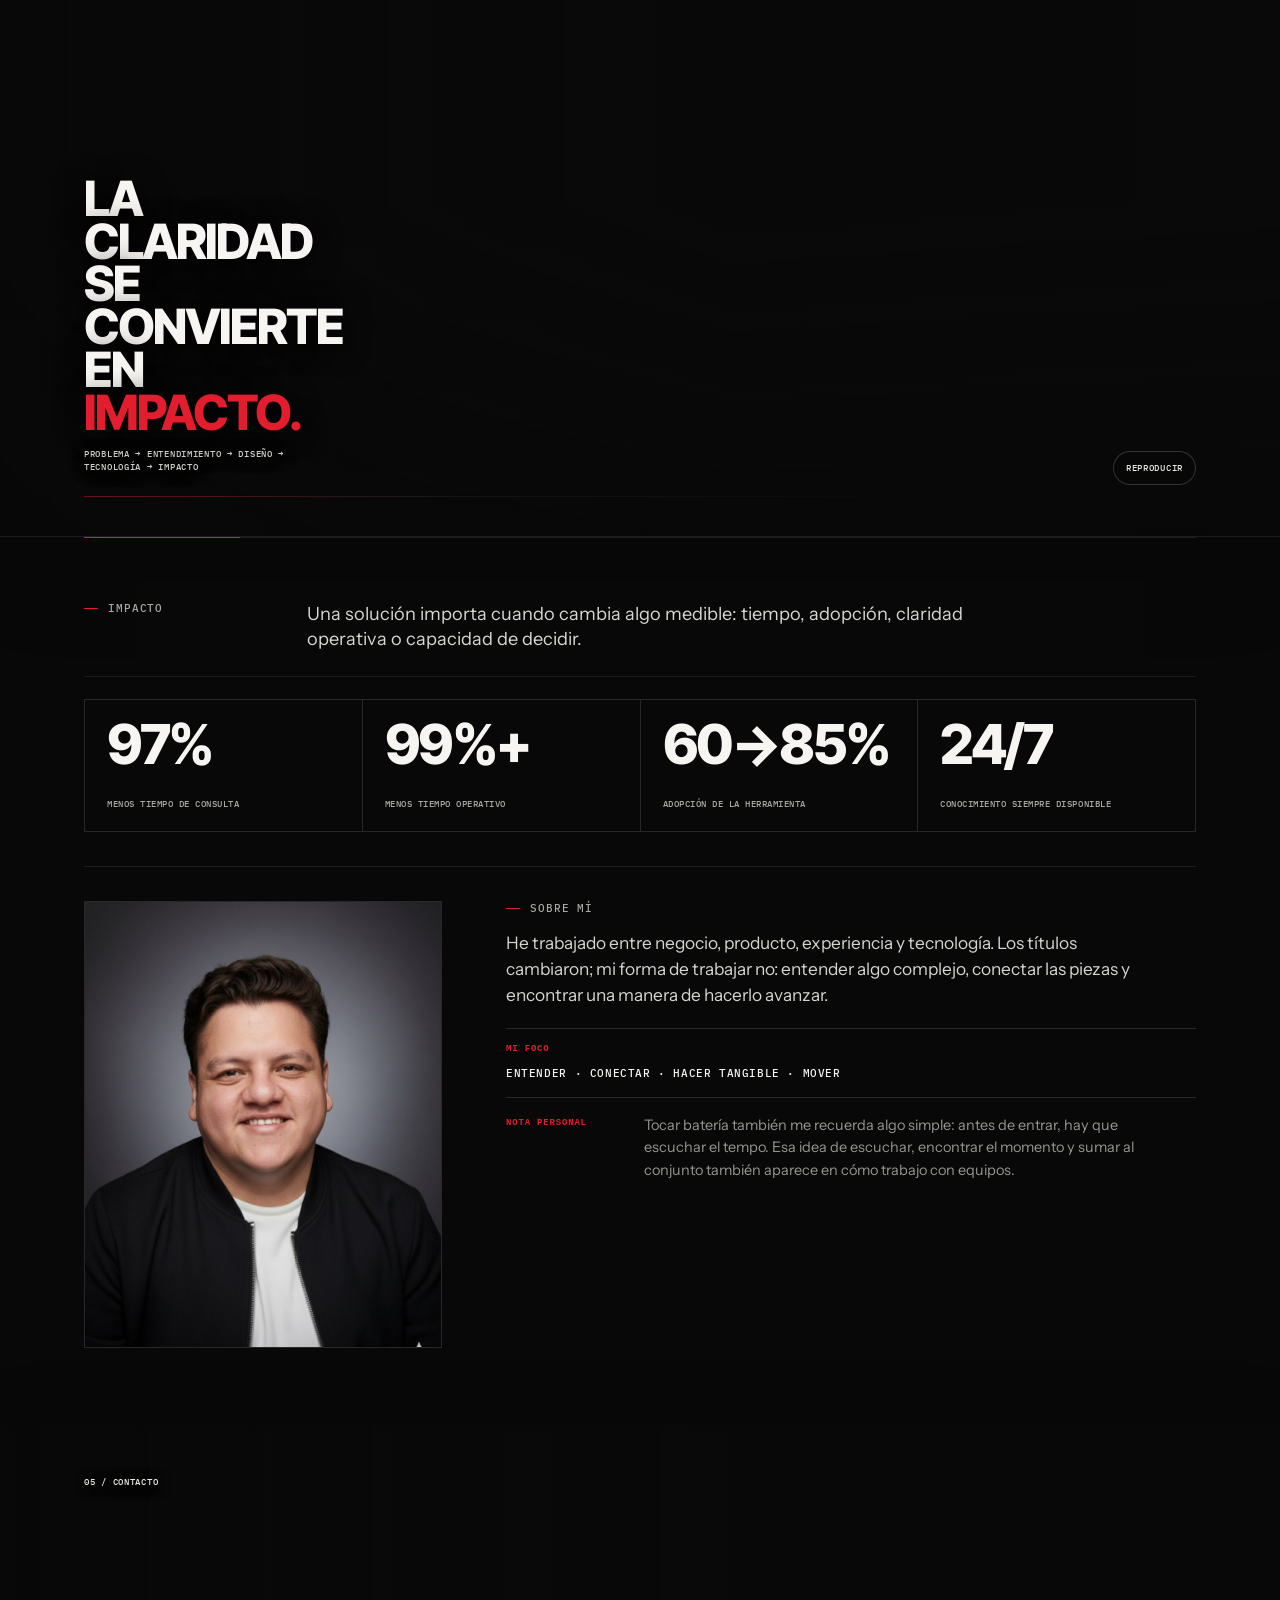
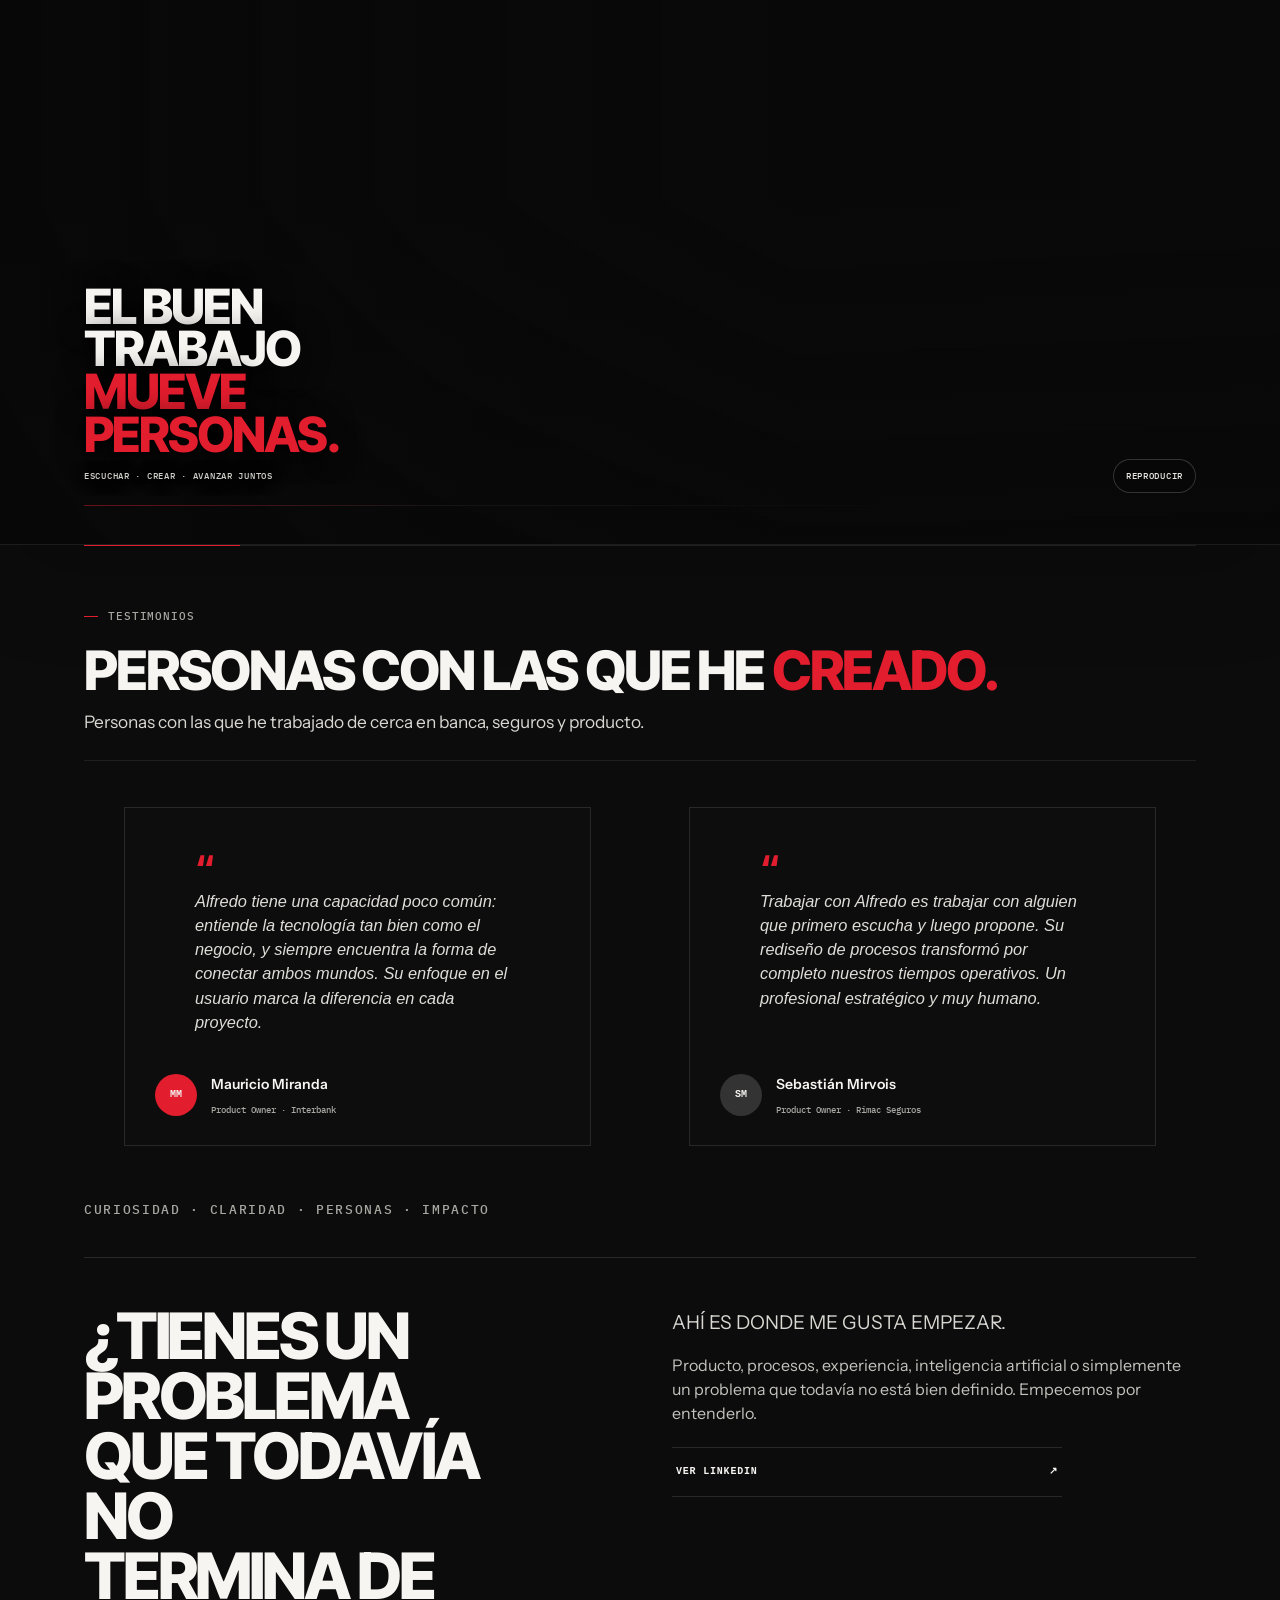
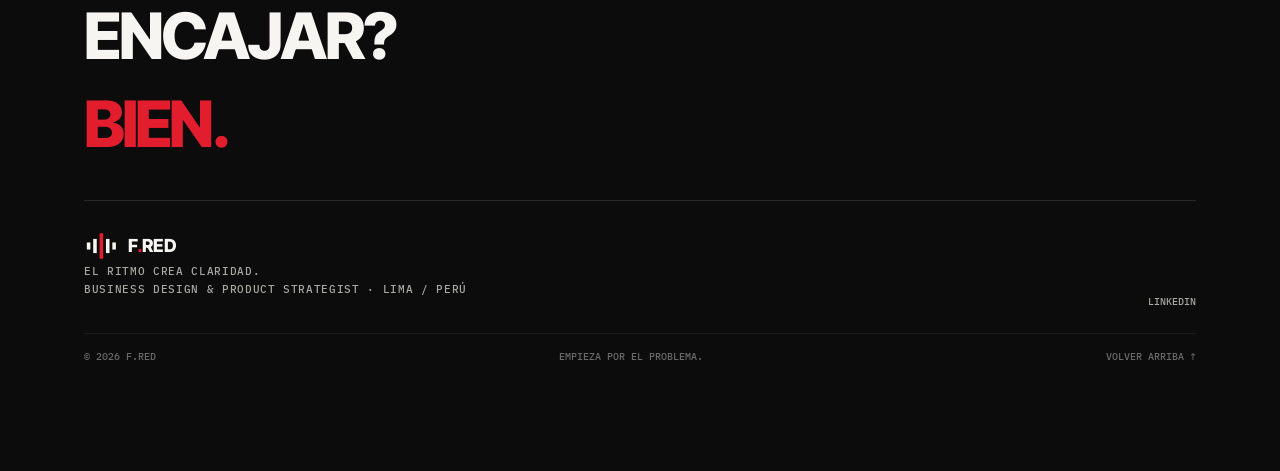
==== commit ff3ff391: "Add files via upload" ====
--- a/index.html
+++ b/index.html
@@ -51,7 +51,7 @@
 <!-- 01 · POR QUÉ / WHY -->
 <section id="why" data-main-section="01" data-chapter-name="WHY">
   <header class="hero hero--cinematic" id="top">
-    <video class="hero__video" data-hero-video data-chapter-video autoplay muted loop playsinline preload="auto">
+    <video class="hero__video" data-hero-video data-chapter-video autoplay muted loop playsinline webkit-playsinline preload="auto">
       <source src="assets/videos/fred-presence.mp4" type="video/mp4">
     </video>
     <div class="hero__shade" aria-hidden="true"></div>
@@ -97,7 +97,7 @@
 <!-- 02 · MÉTODO / METHOD -->
 <section class="section chapter chapter--dark" id="method" data-main-section="02" data-chapter-name="METHOD">
   <figure class="film chapter-film chapter-film--section-start chapter-film--clarity film--full reveal" aria-label="Video de claridad y método">
-    <video muted loop playsinline preload="none" data-lazy-video="assets/videos/fred-clarity.mp4" data-chapter-video></video>
+    <video autoplay muted loop playsinline webkit-playsinline preload="metadata" data-lazy-video="assets/videos/fred-clarity.mp4" data-chapter-video></video>
     <figcaption class="film__overlay film__overlay--safe-left">
       <span class="film__label" data-i18n="method.filmLabel">02 / MÉTODO</span>
       <span class="film__copy" data-i18n-html="method.filmCopy">DE LA COMPLEJIDAD<br>A LA <span class="red">CLARIDAD.</span></span>
@@ -139,7 +139,7 @@
 <!-- 03 · CASOS / WORK -->
 <section class="section chapter chapter--surface" id="work" data-main-section="03" data-chapter-name="WORK">
   <figure class="film chapter-film chapter-film--section-start chapter-film--work film--full reveal" aria-label="Video de casos y trabajo">
-    <video muted loop playsinline preload="none" data-lazy-video="assets/videos/fred-work.mp4" data-chapter-video></video>
+    <video autoplay muted loop playsinline webkit-playsinline preload="metadata" data-lazy-video="assets/videos/fred-work.mp4" data-chapter-video></video>
     <figcaption class="film__overlay film__overlay--safe-right">
       <span class="film__label" data-i18n="work.filmLabel">03 / CASOS</span>
       <span class="film__copy" data-i18n-html="work.filmCopy">PRIMERO LA HISTORIA.<br><span class="red">EL TRABAJO ES LA PRUEBA.</span></span>
@@ -159,7 +159,7 @@
 <!-- 04 · SOBRE MÍ / ABOUT (impact as proof) -->
 <section class="section chapter chapter--dark" id="about" data-main-section="04" data-chapter-name="ABOUT">
   <figure class="film chapter-film chapter-film--section-start chapter-film--impact impact-film film--full reveal" aria-label="Video de impacto">
-    <video muted loop playsinline preload="none" data-lazy-video="assets/videos/fred-impact.mp4" data-chapter-video></video>
+    <video autoplay muted loop playsinline webkit-playsinline preload="metadata" data-lazy-video="assets/videos/fred-impact.mp4" data-chapter-video></video>
     <figcaption class="film__overlay film__overlay--safe-left">
       <span class="film__label" data-i18n="impact.filmLabel">04 / SOBRE MÍ</span>
       <span class="film__copy" data-i18n-html="impact.filmCopy">LA CLARIDAD SE CONVIERTE<br>EN <span class="red">IMPACTO.</span></span>
@@ -197,7 +197,7 @@
 <!-- 05 · CONTACTO / CONTACT (people as proof) -->
 <section class="section chapter chapter--surface" id="contact" data-main-section="05" data-chapter-name="CONTACT">
   <figure class="film chapter-film chapter-film--section-start chapter-film--people film--full reveal" aria-label="Video de colaboración y personas">
-    <video muted loop playsinline preload="none" data-lazy-video="assets/videos/fred-people.mp4" data-chapter-video></video>
+    <video autoplay muted loop playsinline webkit-playsinline preload="metadata" data-lazy-video="assets/videos/fred-people.mp4" data-chapter-video></video>
     <figcaption class="film__overlay film__overlay--safe-left">
       <span class="film__label" data-i18n="people.filmLabel">05 / CONTACTO</span>
       <span class="film__copy" data-i18n-html="people.filmCopy">EL BUEN TRABAJO<br><span class="red">MUEVE PERSONAS.</span></span>
--- a/css/styles.css
+++ b/css/styles.css
@@ -0,0 +1,2147 @@
+:root{
+  --onyx:#080808;--onyx-2:#101010;--bone:#F7F5F2;--gray:#A8A8A3;--line:#282828;
+  --red:#E11D2E;--gold:#D4AF37;--max:1240px;--pad:clamp(22px,5vw,76px);
+  --display:"Inter Tight",Inter,Arial,sans-serif;--body:"Instrument Sans",Inter,Arial,sans-serif;--mono:"IBM Plex Mono",monospace;
+  --ease:cubic-bezier(.2,.8,.2,1);
+}
+*{box-sizing:border-box}html{scroll-behavior:smooth;background:var(--onyx);color:var(--bone)}body{margin:0;font-family:var(--body);background:var(--onyx);color:var(--bone);line-height:1.5;overflow-x:hidden}a{color:inherit;text-decoration:none}button,input{font:inherit}img,video{display:block;max-width:100%}::selection{background:var(--red);color:white}
+.skip-link{position:fixed;z-index:9999;top:12px;left:12px;padding:10px 14px;background:var(--bone);color:var(--onyx);transform:translateY(-150%);transition:.2s}.skip-link:focus{transform:none}.wrap{width:min(100%,var(--max));margin:auto;padding-inline:var(--pad)}
+.noise{pointer-events:none;position:fixed;inset:0;z-index:50;opacity:.025;background-image:url("data:image/svg+xml,%3Csvg viewBox='0 0 160 160' xmlns='http://www.w3.org/2000/svg'%3E%3Cfilter id='n'%3E%3CfeTurbulence type='fractalNoise' baseFrequency='.95' numOctaves='3' stitchTiles='stitch'/%3E%3C/filter%3E%3Crect width='100%25' height='100%25' filter='url(%23n)' opacity='.7'/%3E%3C/svg%3E")}
+.progress{position:fixed;top:0;left:0;height:2px;background:var(--red);width:0;z-index:999;transform-origin:left}
+
+/* nav */
+.nav{position:sticky;top:0;z-index:100;background:rgba(8,8,8,.88);backdrop-filter:blur(14px);border-bottom:1px solid rgba(255,255,255,.07)}.nav__inner{height:72px;display:flex;align-items:center;gap:24px}.brand{display:flex;align-items:center;gap:10px;font:800 18px/1 var(--display);letter-spacing:-.02em;white-space:nowrap}.mark{width:34px;height:34px;color:var(--bone)}.dot{color:var(--red)}.nav__links{display:flex;gap:24px;margin-left:auto;align-items:center}.nav__links a,.lang button{font:500 11px/1 var(--mono);letter-spacing:.08em;color:var(--gray);text-transform:uppercase}.nav__links a:hover,.nav__links a:focus-visible,.lang button:hover,.lang button:focus-visible{color:var(--bone)}.lang{display:flex;border:1px solid var(--line);border-radius:999px;padding:3px}.lang button{min-width:36px;height:32px;border:0;background:transparent;border-radius:999px;cursor:pointer}.lang button[aria-pressed="true"]{background:var(--bone);color:var(--onyx)}.nav__cta{display:inline-flex;align-items:center;justify-content:center;min-height:44px;padding:0 18px;border-radius:999px;background:var(--red);font:600 12px/1 var(--mono);letter-spacing:.04em}.nav-toggle{display:none;margin-left:auto;width:44px;height:44px;border:1px solid var(--line);background:transparent;color:white;border-radius:50%;position:relative}.nav-toggle span{position:absolute;left:12px;right:12px;height:1px;background:currentColor;transition:.2s}.nav-toggle span:first-child{top:17px}.nav-toggle span:last-child{top:25px}.nav-toggle[aria-expanded="true"] span:first-child{transform:translateY(4px) rotate(45deg)}.nav-toggle[aria-expanded="true"] span:last-child{transform:translateY(-4px) rotate(-45deg)}
+
+/* global type */
+.eyebrow{font:500 11px/1.4 var(--mono);letter-spacing:.08em;text-transform:uppercase;color:var(--gray);display:flex;align-items:center;gap:10px}.eyebrow b{color:var(--red);font-weight:500}.eyebrow::before{content:"";width:20px;height:1px;background:var(--red)}h1,h2,h3,p{margin-top:0}.display{font-family:var(--display);font-weight:800;letter-spacing:-.045em;line-height:.9;text-transform:uppercase}.display-xl{font-size:clamp(58px,10vw,144px);max-width:10ch}.display-lg{font-size:clamp(48px,7vw,96px);max-width:11ch}.display-md{font-size:clamp(36px,5vw,66px)}.lead{font-size:clamp(20px,2vw,28px);line-height:1.35;color:#d8d7d2;max-width:760px}.body{font-size:clamp(17px,1.4vw,20px);line-height:1.65;color:#c3c2bd;max-width:720px}.mono{font-family:var(--mono);letter-spacing:.03em}.red{color:var(--red)}.dim{color:var(--gray)}.kicker{font:500 12px/1.4 var(--mono);letter-spacing:.06em;text-transform:uppercase;color:var(--gray)}
+.section{position:relative;padding:clamp(88px,11vw,160px) 0;border-top:1px solid rgba(255,255,255,.07)}.section:first-of-type{border-top:0}.section-head{display:grid;grid-template-columns:4fr 8fr;gap:40px;margin-bottom:clamp(48px,7vw,88px)}.section-head__copy{grid-column:2}.section-head .eyebrow{align-self:start}.surface{background:#0d0d0d}.surface-light{background:var(--bone);color:var(--onyx)}.surface-light .body,.surface-light .lead,.surface-light .dim{color:#55534f}.surface-light .eyebrow{color:#6b6965}
+.btn{display:inline-flex;align-items:center;justify-content:center;gap:12px;min-height:50px;padding:0 20px;border-radius:999px;font:600 12px/1 var(--mono);letter-spacing:.04em;text-transform:uppercase;border:1px solid var(--line);transition:.25s var(--ease)}.btn:hover{transform:translateY(-2px);border-color:#555}.btn--red{background:var(--red);border-color:var(--red);color:white}.btn--ghost{background:transparent}.btn--text{border:0;padding:0;min-height:44px;border-radius:0}.btn--text:hover{transform:none;color:var(--red)}.tag-row{display:flex;flex-wrap:wrap;gap:8px}.tag{padding:8px 11px;border:1px solid var(--line);border-radius:999px;color:var(--gray);font:500 10px/1 var(--mono);letter-spacing:.06em;text-transform:uppercase}
+.reveal{opacity:0;transform:translateY(24px);transition:opacity .7s var(--ease),transform .7s var(--ease)}.reveal.in{opacity:1;transform:none}
+
+/* 01 */
+.hero{min-height:calc(100svh - 72px);display:flex;align-items:center;padding:clamp(70px,9vw,120px) 0 56px;position:relative;overflow:hidden}.hero::after{content:"";position:absolute;inset:auto -15vw -40vh auto;width:70vw;height:70vw;background:radial-gradient(circle,rgba(225,29,46,.12),transparent 68%);pointer-events:none}.hero__grid{display:grid;grid-template-columns:8fr 4fr;gap:50px;align-items:end}.hero__meta{display:flex;flex-direction:column;gap:28px}.hero__sub{font-size:clamp(19px,2vw,28px);line-height:1.42;color:#cdccc7;max-width:720px}.hero__tagline{font:500 15px/1.4 var(--mono);text-transform:uppercase;letter-spacing:.08em}.hero__actions{display:flex;gap:12px;flex-wrap:wrap}.hero__side{min-height:410px;display:flex;flex-direction:column;justify-content:flex-end;align-items:flex-end;position:relative}.hero__sig{width:min(100%,320px);opacity:.95}.hero__person{font:500 11px/1.8 var(--mono);text-align:right;text-transform:uppercase;color:var(--gray);margin-top:28px}.hero__person strong{color:var(--bone);font-weight:500}.hero__scroll{position:absolute;bottom:24px;left:var(--pad);font:500 10px/1 var(--mono);color:#777;text-transform:uppercase;letter-spacing:.08em;display:flex;align-items:center;gap:8px}.hero__scroll::before{content:"";width:34px;height:1px;background:#555}
+.why-grid{display:grid;grid-template-columns:5fr 7fr;gap:80px;align-items:start}.why-points{margin:30px 0 0;padding:0;list-style:none;border-top:1px solid var(--line)}.why-points li{display:grid;grid-template-columns:34px 1fr;gap:14px;padding:16px 0;border-bottom:1px solid var(--line);font:500 12px/1.4 var(--mono);text-transform:uppercase;color:#d2d1cc}.why-points span{color:var(--red)}.pullquote{margin-top:42px;font:800 clamp(28px,4vw,52px)/.98 var(--display);letter-spacing:-.035em;text-transform:uppercase;max-width:12ch}
+.film{position:relative;overflow:hidden;background:#111;border:1px solid #202020;margin-top:clamp(64px,8vw,110px);isolation:isolate}.film--presence{height:min(86vh,820px);min-height:520px}.film video{width:100%;height:100%;object-fit:cover;filter:saturate(.75) contrast(1.05)}.film::after{content:"";position:absolute;inset:0;z-index:1;background:linear-gradient(90deg,rgba(8,8,8,.72),rgba(8,8,8,.05) 55%,rgba(8,8,8,.18)),linear-gradient(0deg,rgba(8,8,8,.55),transparent 48%)}.film__overlay{position:absolute;inset:0;z-index:2;padding:clamp(24px,4vw,54px);display:flex;flex-direction:column;justify-content:space-between;pointer-events:none}.film__label{font:500 10px/1.3 var(--mono);letter-spacing:.08em;text-transform:uppercase}.film__copy{font:800 clamp(36px,7vw,92px)/.88 var(--display);letter-spacing:-.04em;text-transform:uppercase;max-width:8ch;text-shadow:0 2px 24px #000}.film__close{font:500 12px/1.4 var(--mono);letter-spacing:.08em;text-transform:uppercase}.film__beat{display:inline-block;color:var(--red)}
+.film[data-animate="presence"] .film__label,.film[data-animate="presence"] .film__copy,.film[data-animate="presence"] .film__close{animation:filmFade 10s infinite both}.film[data-animate="presence"] .film__copy{animation-delay:1.3s}.film[data-animate="presence"] .film__close{animation-delay:5.8s}@keyframes filmFade{0%,8%{opacity:0;transform:translateY(12px)}18%,72%{opacity:1;transform:none}90%,100%{opacity:0;transform:none}}
+
+/* 02 method */
+.method-intro{display:flex;justify-content:space-between;align-items:end;gap:30px;margin-bottom:50px}.method-loop{font:500 12px/1.8 var(--mono);letter-spacing:.04em;color:var(--gray);text-transform:uppercase}.method-layout{display:grid;grid-template-columns:5fr 7fr;gap:70px;align-items:start}.method-steps{display:flex;flex-direction:column}.step{min-height:56vh;padding:44px 0;border-top:1px solid var(--line);opacity:.35;transition:.45s}.step.active{opacity:1}.step:first-child{border-top:0}.step__num{font:500 11px/1 var(--mono);color:var(--red);text-transform:uppercase;letter-spacing:.08em}.step h3{font:800 clamp(34px,4vw,54px)/.95 var(--display);letter-spacing:-.035em;text-transform:uppercase;margin:18px 0}.step p{font-size:18px;color:#b9b8b3;max-width:520px}.step__acts{display:flex;gap:8px;flex-wrap:wrap;margin:22px 0}.step__q{font:500 11px/1.5 var(--mono);color:#e4e3de;text-transform:uppercase;letter-spacing:.04em}.method-film{position:sticky;top:96px;height:calc(100vh - 128px);min-height:560px;margin:0}.method-film .film__copy{font-size:clamp(34px,5vw,70px);max-width:8ch}.method-film__stage{font:500 11px/1.4 var(--mono);letter-spacing:.08em;text-transform:uppercase;color:var(--bone)}.method-film__stage b{color:var(--red);font-weight:500}
+.capabilities{margin-top:80px;padding-top:70px;border-top:1px solid var(--line)}.cap-title{font:800 clamp(40px,6vw,82px)/.9 var(--display);text-transform:uppercase;letter-spacing:-.04em;max-width:11ch}.cap-grid{display:grid;grid-template-columns:repeat(5,1fr);gap:1px;background:var(--line);border:1px solid var(--line);margin-top:52px}.cap{background:var(--onyx);padding:28px 22px;min-height:280px}.cap h3{font:700 18px/1 var(--display);text-transform:uppercase;margin-bottom:24px}.cap ul{list-style:none;padding:0;margin:0}.cap li{padding:7px 0;font-size:13px;color:#aaa9a4}.cap-close{font:700 clamp(26px,4vw,50px)/1 var(--display);letter-spacing:-.025em;text-transform:uppercase;margin-top:52px;max-width:18ch}
+
+/* 03 work */
+.work-intro{display:grid;grid-template-columns:5fr 7fr;gap:60px;margin-bottom:60px}.work-list{border-top:1px solid var(--line)}.project{display:grid;grid-template-columns:1.2fr 5fr 1.7fr;gap:30px;padding:42px 0;border-bottom:1px solid var(--line);align-items:start;transition:.25s}.project:hover{padding-left:12px}.project__cat{font:500 10px/1.5 var(--mono);letter-spacing:.08em;color:var(--gray);text-transform:uppercase}.project__q{font:800 clamp(30px,4vw,58px)/.95 var(--display);letter-spacing:-.035em;text-transform:uppercase;max-width:13ch}.project__summary{margin-top:18px;color:#aaa9a4;max-width:600px;font-size:16px}.project__impact{text-align:right}.project__metric{font:800 clamp(34px,4vw,56px)/1 var(--display);letter-spacing:-.04em}.project__label{font:500 10px/1.4 var(--mono);letter-spacing:.05em;color:var(--gray);text-transform:uppercase;margin-top:8px}.project__link{display:inline-block;margin-top:22px;font:500 11px/1 var(--mono);text-transform:uppercase;color:var(--bone)}.project:hover .project__link{color:var(--red)}
+
+/* 04 impact about */
+.metrics{display:grid;grid-template-columns:repeat(4,1fr);border-top:1px solid var(--line);border-left:1px solid var(--line);margin-top:60px}.metric{min-height:210px;padding:28px;border-right:1px solid var(--line);border-bottom:1px solid var(--line);display:flex;flex-direction:column;justify-content:space-between}.metric__v{font:800 clamp(42px,5vw,72px)/.9 var(--display);letter-spacing:-.045em}.metric__l{font:500 10px/1.5 var(--mono);letter-spacing:.06em;text-transform:uppercase;color:var(--gray)}.impact-film{height:min(74vh,720px)}.impact-film .film__copy{font-size:clamp(32px,5vw,64px);max-width:10ch}.impact-flow{font:500 10px/1.8 var(--mono);letter-spacing:.08em;text-transform:uppercase;display:flex;gap:8px;flex-wrap:wrap;align-items:center}.impact-flow span:nth-child(even){color:var(--red)}
+.about-grid{display:grid;grid-template-columns:5fr 7fr;gap:70px;margin-top:clamp(90px,11vw,150px);align-items:start}.about-photo{position:sticky;top:100px}.about-photo img{width:100%;aspect-ratio:1/1;object-fit:cover;filter:saturate(.75) contrast(1.05);border:1px solid var(--line)}.about-copy h3{font:800 clamp(46px,6vw,82px)/.9 var(--display);letter-spacing:-.04em;text-transform:uppercase}.role-cycler{font:500 13px/1.5 var(--mono);color:var(--red);text-transform:uppercase;letter-spacing:.06em;margin:34px 0}.origin{margin-top:70px;padding-top:52px;border-top:1px solid var(--line)}.origin h4{font:800 clamp(34px,4vw,56px)/.95 var(--display);text-transform:uppercase;letter-spacing:-.03em;max-width:12ch}.origin p{max-width:650px;color:#b9b8b3;font-size:18px}.origin__close{font:500 12px/1.8 var(--mono);text-transform:uppercase;letter-spacing:.06em;margin-top:36px}
+
+/* 05 testimonials contact */
+.testi-grid{display:grid;grid-template-columns:1fr 1fr;gap:18px;margin-top:56px}.testi{background:#0d0d0d;border:1px solid var(--line);padding:clamp(28px,4vw,48px);min-height:350px;display:flex;flex-direction:column}.testi__quote{font-size:clamp(19px,2vw,25px);line-height:1.48;font-style:italic;color:#deddd8}.testi__quote::before{content:"“";display:block;color:var(--red);font:800 52px/1 var(--display);font-style:normal}.testi__person{display:flex;align-items:center;gap:14px;margin-top:auto;padding-top:36px}.avatar{width:52px;height:52px;border-radius:50%;display:grid;place-items:center;background:var(--red);font:600 12px/1 var(--mono)}.avatar--gray{background:#333}.testi__name{font-weight:600}.testi__role{font:500 11px/1.4 var(--mono);color:var(--gray);margin-top:3px}.principles-line{margin:70px 0;font:500 clamp(12px,1.6vw,18px)/1.8 var(--mono);letter-spacing:.13em;text-transform:uppercase;color:var(--gray);display:flex;flex-wrap:wrap;gap:10px 18px}.principles-line b{color:var(--red);font-weight:400}.contact{border-top:1px solid var(--line);padding-top:80px}.contact-grid{display:grid;grid-template-columns:8fr 4fr;gap:50px;align-items:end}.contact h3{font:800 clamp(50px,8vw,112px)/.86 var(--display);letter-spacing:-.05em;text-transform:uppercase;max-width:9ch}.contact h3 .good{color:var(--red);display:block;margin-top:18px}.contact__side{padding-bottom:10px}.contact__side .lead{font-size:21px}.contact-actions{display:flex;flex-direction:column;border-top:1px solid var(--line);margin-top:34px}.contact-actions a{min-height:58px;border-bottom:1px solid var(--line);display:flex;justify-content:space-between;align-items:center;font:500 11px/1 var(--mono);text-transform:uppercase;letter-spacing:.05em}.contact-actions a:hover{color:var(--red)}.contact-actions a[aria-disabled="true"],a[aria-disabled="true"]{opacity:.45;pointer-events:none}.footer{margin-top:110px;padding:36px 0 20px;border-top:1px solid var(--line)}.footer__top{display:grid;grid-template-columns:1fr auto;gap:40px;align-items:end}.footer__tagline{font:500 11px/1.6 var(--mono);color:var(--gray);text-transform:uppercase;letter-spacing:.06em}.footer__links{display:flex;gap:20px;flex-wrap:wrap;font:500 10px/1.4 var(--mono);text-transform:uppercase;color:var(--gray)}.footer__bottom{display:flex;justify-content:space-between;gap:20px;margin-top:34px;padding-top:20px;border-top:1px solid #1c1c1c;font:500 10px/1.4 var(--mono);color:#696969;text-transform:uppercase}
+
+/* case pages */
+.case-hero{padding:clamp(90px,10vw,150px) 0 70px}.case-hero__grid{display:grid;grid-template-columns:8fr 4fr;gap:50px}.case-metric{align-self:end;text-align:right}.case-metric strong{display:block;font:800 clamp(44px,6vw,84px)/.9 var(--display);letter-spacing:-.04em}.case-metric span{font:500 10px/1.4 var(--mono);color:var(--gray);text-transform:uppercase}.case-flow{padding:0 0 120px}.case-block{display:grid;grid-template-columns:3fr 9fr;gap:40px;padding:58px 0;border-top:1px solid var(--line)}.case-block__label{font:500 10px/1.5 var(--mono);letter-spacing:.08em;text-transform:uppercase;color:var(--red)}.case-block__content h2{font:800 clamp(34px,4vw,58px)/.98 var(--display);letter-spacing:-.035em;text-transform:uppercase;max-width:14ch}.case-block__content p{font-size:19px;color:#c3c2bd;max-width:760px}.case-tags{display:flex;gap:8px;flex-wrap:wrap;margin-top:20px}.case-nav{display:flex;justify-content:space-between;gap:20px;padding:32px 0;border-top:1px solid var(--line);font:500 11px/1.4 var(--mono);text-transform:uppercase}
+
+/* focus */
+:focus-visible{outline:2px solid var(--bone);outline-offset:4px}
+
+@media(max-width:980px){
+  .nav__links,.nav__cta{display:none}.nav-toggle{display:block}.nav__links.open{display:flex;position:absolute;left:0;right:0;top:72px;flex-direction:column;align-items:flex-start;padding:24px var(--pad) 32px;background:var(--onyx);border-bottom:1px solid var(--line);gap:0}.nav__links.open a{display:flex;align-items:center;min-height:50px;width:100%;border-bottom:1px solid #191919}.lang{margin-left:auto}
+  .hero__grid,.why-grid,.method-layout,.work-intro,.about-grid,.contact-grid,.case-hero__grid{grid-template-columns:1fr}.hero__side{display:none}.display-xl{font-size:clamp(56px,14vw,112px)}.section-head{grid-template-columns:1fr;gap:22px}.section-head__copy{grid-column:1}.why-grid{gap:36px}.method-film{position:relative;top:auto;height:62vh;min-height:440px;order:-1;margin-bottom:34px}.step{min-height:auto;opacity:1;padding:36px 0}.cap-grid{grid-template-columns:repeat(2,1fr)}.cap:last-child{grid-column:span 2}.project{grid-template-columns:1fr 3fr}.project__impact{grid-column:2;text-align:left;display:flex;gap:16px;align-items:baseline}.metrics{grid-template-columns:repeat(2,1fr)}.about-photo{position:relative;top:auto;max-width:580px}.contact__side{max-width:620px}.case-metric{text-align:left}
+}
+@media(max-width:680px){
+  :root{--pad:22px}.nav__inner{height:64px}.nav__links.open{top:64px}.nav__inner{gap:10px}.section{padding:86px 0}.hero{min-height:calc(100svh - 64px);padding-top:68px}.display-xl{font-size:clamp(54px,17vw,80px);line-height:.88}.hero__sub{font-size:19px}.hero__actions{flex-direction:column;align-items:stretch}.hero__actions .btn{width:100%}.film--presence{height:68vh;min-height:460px}.film__copy{font-size:clamp(38px,12vw,62px)}.film__overlay{padding:22px}.method-intro{display:block}.method-loop{margin-top:20px}.method-film{height:56vh;min-height:400px}.cap-grid{grid-template-columns:1fr}.cap:last-child{grid-column:auto}.cap{min-height:auto}.project{grid-template-columns:1fr;gap:14px;padding:32px 0}.project__impact{grid-column:1}.project__q{font-size:36px}.metrics{grid-template-columns:1fr}.metric{min-height:160px}.impact-film{height:62vh}.about-grid{gap:42px}.testi-grid{grid-template-columns:1fr}.testi{min-height:320px}.contact h3{font-size:clamp(52px,15vw,80px)}.footer__top,.footer__bottom{display:block}.footer__links{margin-top:24px}.footer__bottom p{margin-bottom:8px}.case-block{grid-template-columns:1fr;gap:18px;padding:44px 0}.case-hero__grid{gap:34px}
+}
+@media(prefers-reduced-motion:reduce){html{scroll-behavior:auto}.reveal{opacity:1!important;transform:none!important;transition:none!important}.film[data-animate] *{animation:none!important}.btn,.project{transition:none!important}.noise{display:none}}
+
+/* =========================================================
+   F.RED MOTION SYSTEM v10
+   Inspired by the sense of momentum and experiential pacing
+   of FEST, translated into the F.RED rhythm language.
+   Motion is used to clarify hierarchy, progression and action.
+   ========================================================= */
+.motion-enhanced body{--motion-fast:320ms;--motion-mid:720ms;--motion-slow:1050ms;--motion-ease:cubic-bezier(.16,1,.3,1)}
+.nav{transition:background .3s ease,border-color .3s ease;position:sticky;top:0;z-index:1000}
+.nav.nav--hidden{transform:none!important}
+
+/* opening / page transitions */
+.page-wipe,.page-exit{position:fixed;inset:0;z-index:2000;display:grid;place-items:center;pointer-events:none;background:transparent;overflow:hidden}.page-wipe::before,.page-exit::before{content:"";position:absolute;inset:0;background:var(--red);transform-origin:left center}.page-wipe::after,.page-exit::after{content:"";position:absolute;inset:0;background:var(--onyx);transform-origin:left center}.page-wipe__mark,.page-exit>span{position:relative;z-index:3;font:800 clamp(28px,5vw,58px)/1 var(--display);letter-spacing:-.045em;color:var(--bone)}.page-wipe__mark span,.page-exit>span span{color:var(--red)}.page-wipe i{position:absolute;z-index:4;width:min(180px,30vw);height:2px;background:#393939;transform:translateY(44px)}.page-wipe i::after{content:"";display:block;width:100%;height:100%;background:var(--red);transform-origin:left;animation:wipeBeat .55s .1s var(--motion-ease) both}.motion-ready .page-wipe::before{animation:wipeRed .72s .18s var(--motion-ease) both}.motion-ready .page-wipe::after{animation:wipeBlack .72s .32s var(--motion-ease) both}.motion-ready .page-wipe__mark,.motion-ready .page-wipe i{animation:wipeCopy .36s .36s ease both}.page-exit{background:transparent}.page-exit::before,.page-exit::after{transform:scaleX(0)}.page-exit>span{opacity:0;transform:translateY(10px)}.page-exit.is-in::before{animation:exitWipe .42s var(--motion-ease) forwards}.page-exit.is-in::after{animation:exitWipe .42s .07s var(--motion-ease) forwards}.page-exit.is-in>span{animation:exitCopy .25s .16s ease forwards}
+@keyframes wipeBeat{from{transform:scaleX(0)}to{transform:scaleX(1)}}@keyframes wipeRed{0%{transform:scaleX(1)}100%{transform:scaleX(0)}}@keyframes wipeBlack{0%{transform:scaleX(1)}100%{transform:scaleX(0)}}@keyframes wipeCopy{to{opacity:0;transform:translateY(-8px)}}@keyframes exitWipe{to{transform:scaleX(1)}}@keyframes exitCopy{to{opacity:1;transform:none}}
+
+/* five-part narrative spine */
+.motion-spine{position:fixed;z-index:950;right:22px;bottom:24px;display:grid;grid-template-columns:32px auto 76px auto 32px;align-items:center;gap:10px;padding:7px 8px;border:1px solid rgba(255,255,255,.12);background:rgba(8,8,8,.82);backdrop-filter:blur(14px);font:500 9px/1 var(--mono);letter-spacing:.08em;text-transform:uppercase;color:#8d8d89;box-shadow:0 12px 36px rgba(0,0,0,.28)}.motion-spine__name{color:#d8d7d2;min-width:54px}.motion-spine__line{width:76px;height:1px;background:#343434;overflow:hidden}.motion-spine__line i{display:block;width:100%;height:100%;background:var(--red);transform:scaleX(.2);transform-origin:left;transition:transform .42s var(--motion-ease)}.motion-spine__btn{width:32px;height:32px;display:grid;place-items:center;border:1px solid rgba(255,255,255,.1);background:transparent;color:#d8d7d2;cursor:pointer;transition:background .22s ease,color .22s ease,border-color .22s ease,transform .22s var(--motion-ease)}.motion-spine__btn:hover,.motion-spine__btn:focus-visible{background:var(--bone);color:var(--onyx);border-color:var(--bone);outline:none;transform:translateY(-1px)}.motion-spine__btn:disabled{opacity:.24;cursor:default;transform:none;background:transparent;color:#8d8d89;border-color:rgba(255,255,255,.08)}.motion-spine__num{color:#b7b6b2;white-space:nowrap}
+
+/* section pulse. The red is a timing signal, not decoration. */
+section[data-main-section]{position:relative}.section[data-main-section]::before,section[data-main-section]>.section:first-child::before{content:"";position:absolute;top:0;left:0;width:100%;height:1px;background:linear-gradient(90deg,var(--red) 0 18%,rgba(225,29,46,.15) 18% 34%,transparent 55%);transform:scaleX(0);transform-origin:left;transition:transform 1.05s var(--motion-ease);pointer-events:none}.section[data-main-section].is-current::before,section[data-main-section].is-current>.section:first-child::before{transform:scaleX(1)}
+
+/* kinetic type reveal: large messages enter as one deliberate beat */
+.motion-enhanced .display.reveal,.motion-enhanced .about-copy h3.reveal,.motion-enhanced .origin h4.reveal,.motion-enhanced .contact h3.reveal{clip-path:inset(0 0 100% 0);transform:translateY(34px);transition:opacity .7s var(--motion-ease),transform .9s var(--motion-ease),clip-path .95s var(--motion-ease)}.motion-enhanced .display.reveal.in,.motion-enhanced .about-copy h3.reveal.in,.motion-enhanced .origin h4.reveal.in,.motion-enhanced .contact h3.reveal.in{clip-path:inset(0 0 0 0);transform:none}
+.motion-enhanced .eyebrow.reveal{transform:translateX(-16px);transition-duration:.65s}.motion-enhanced .eyebrow.reveal.in{transform:none}
+
+/* visual media gains depth as the user moves, but never hijacks scrolling */
+.film video,.about-photo img{will-change:transform;transform-origin:center center;transition:filter .65s ease}.film:hover video{filter:saturate(.9) contrast(1.06)}.film{transition:border-color .6s ease,box-shadow .8s ease}.film.in{box-shadow:0 28px 90px rgba(0,0,0,.18)}
+.film__overlay::after{content:"";position:absolute;left:clamp(24px,4vw,54px);right:clamp(24px,4vw,54px);bottom:clamp(24px,4vw,54px);height:1px;background:linear-gradient(90deg,var(--red),rgba(255,255,255,.12) 32%,transparent 78%);transform:scaleX(.12);transform-origin:left;opacity:.72;transition:transform 1.1s var(--motion-ease)}.film.in .film__overlay::after{transform:scaleX(1)}
+
+/* staged information: progressive, not simultaneous */
+.motion-stagger>*{opacity:0;transform:translateY(26px);transition:opacity .62s var(--motion-ease),transform .72s var(--motion-ease);transition-delay:calc(var(--motion-i,0) * 85ms)}.motion-stagger.is-in>*{opacity:1;transform:none}
+.cap{position:relative;overflow:hidden;transition:transform .42s var(--motion-ease),background .42s ease}.cap::before{content:"";position:absolute;left:0;top:0;width:100%;height:2px;background:var(--red);transform:scaleX(0);transform-origin:left;transition:transform .48s var(--motion-ease)}.cap:hover{transform:translateY(-6px);background:#121212}.cap:hover::before{transform:scaleX(1)}
+.metric{position:relative;overflow:hidden}.metric::after{content:"";position:absolute;inset:auto 0 0;height:2px;background:var(--red);transform:translateX(-101%);transition:transform .6s var(--motion-ease)}.metric:hover::after{transform:none}.metric__v{transition:transform .5s var(--motion-ease)}.metric:hover .metric__v{transform:translateY(-5px)}
+
+/* work rows move like a directional track */
+.project{position:relative;isolation:isolate;overflow:hidden;transition:padding .45s var(--motion-ease),background .45s ease}.project::before{content:"";position:absolute;z-index:-1;inset:0;background:linear-gradient(90deg,rgba(225,29,46,.105),rgba(225,29,46,.018) 42%,transparent 74%);transform:translateX(-102%);transition:transform .62s var(--motion-ease)}.project:hover::before{transform:none}.project__q,.project__metric,.project__link{transition:transform .5s var(--motion-ease),color .3s ease}.project:hover .project__q{transform:translateX(8px)}.project:hover .project__metric{transform:translateX(-8px)}.project__link::after{content:"  ↗";display:inline-block;transform:translate(-5px,4px);opacity:0;transition:.35s var(--motion-ease)}.project:hover .project__link::after{transform:none;opacity:1}
+
+/* testimonials: light tactile response */
+.testi{transition:transform .5s var(--motion-ease),border-color .35s ease,background .35s ease}.testi:hover{transform:translateY(-7px);border-color:#3a3a3a;background:#101010}.testi__quote::before{transition:transform .5s var(--motion-ease)}.testi:hover .testi__quote::before{transform:translateX(8px)}
+
+/* case-study sequence */
+.case-reveal{opacity:0;transform:translateY(30px);clip-path:inset(0 0 12% 0);transition:opacity .68s var(--motion-ease),transform .85s var(--motion-ease),clip-path .85s var(--motion-ease)}.case-reveal.is-in{opacity:1;transform:none;clip-path:inset(0)}.case-block__label{transition:letter-spacing .45s var(--motion-ease)}.case-block:hover .case-block__label{letter-spacing:.14em}.case-block__content h2{transition:transform .55s var(--motion-ease)}.case-block:hover .case-block__content h2{transform:translateX(7px)}
+
+@media(max-width:980px){.motion-spine{right:12px;bottom:14px;grid-template-columns:30px auto 44px 30px;gap:7px}.motion-spine__name{display:none}.motion-spine__line{width:44px}.motion-spine__btn{width:30px;height:30px}.nav.nav--hidden{transform:none}.film video,.about-photo img{will-change:auto}}
+@media(max-width:680px){.motion-spine{font-size:8px;padding:6px 7px;right:10px;bottom:10px}.motion-spine__line{width:38px}.project:hover{padding-left:0}.project:hover .project__q,.project:hover .project__metric{transform:none}.cap:hover,.testi:hover{transform:none}}
+@media(prefers-reduced-motion:reduce){.page-wipe,.page-exit{display:none!important}.motion-enhanced .display.reveal,.motion-enhanced .about-copy h3.reveal,.motion-enhanced .origin h4.reveal,.motion-enhanced .contact h3.reveal,.motion-stagger>*,.case-reveal{opacity:1!important;transform:none!important;clip-path:none!important;transition:none!important}.film video,.about-photo img{transform:none!important}.section[data-main-section]::before,section[data-main-section]>.section:first-child::before{transition:none!important;transform:none!important}.nav{transition:none!important}}
+
+/* =========================================================
+   F.RED VIDEO DIRECTION v11 — FULL-BLEED CINEMATIC STAGES
+   Videos are not cards. Each film becomes a spatial chapter.
+   ========================================================= */
+
+/* Full-bleed utility: escape any content wrapper and use the viewport. */
+.film--full{
+  width:100vw;
+  max-width:none;
+  margin-left:calc(50% - 50vw);
+  margin-right:calc(50% - 50vw);
+  border-left:0;
+  border-right:0;
+  border-radius:0;
+  box-shadow:none;
+}
+
+/* Make footage feel present instead of hidden under a heavy treatment. */
+.film--full video{
+  max-width:none;
+  filter:saturate(.9) contrast(1.04) brightness(.96);
+}
+.film--full::after{
+  background:
+    linear-gradient(90deg,rgba(8,8,8,.68) 0%,rgba(8,8,8,.28) 33%,rgba(8,8,8,.05) 62%,rgba(8,8,8,.16) 100%),
+    linear-gradient(0deg,rgba(8,8,8,.48) 0%,transparent 42%,rgba(8,8,8,.18) 100%);
+}
+.film--full .film__overlay{
+  padding-left:max(var(--pad),calc((100vw - var(--max))/2 + var(--pad)));
+  padding-right:max(var(--pad),calc((100vw - var(--max))/2 + var(--pad)));
+}
+.film--full .film__overlay::after{
+  left:max(var(--pad),calc((100vw - var(--max))/2 + var(--pad)));
+  right:max(var(--pad),calc((100vw - var(--max))/2 + var(--pad)));
+}
+
+/* 01 / PRESENCE — a true visual chapter after WHY. */
+.film--presence{
+  height:calc(100svh - 72px);
+  min-height:640px;
+  max-height:980px;
+  margin-top:clamp(72px,9vw,128px);
+  margin-bottom:clamp(-160px,-11vw,-88px);
+}
+.film--presence video{object-position:center 46%}
+.film--presence .film__copy{
+  font-size:clamp(54px,8.4vw,126px);
+  max-width:8ch;
+}
+
+/* 02 / CLARITY — video first, framework second. No more 40/60 split. */
+.method-layout{
+  display:flex;
+  flex-direction:column;
+  gap:0;
+  align-items:stretch;
+}
+.method-film{
+  order:-1;
+  position:relative;
+  top:auto;
+  width:100vw;
+  height:calc(100svh - 72px);
+  min-height:640px;
+  max-height:980px;
+  margin-top:0;
+  margin-bottom:clamp(70px,8vw,112px);
+}
+.method-film video{object-position:center 50%}
+.method-film .film__copy{
+  font-size:clamp(50px,7.6vw,112px);
+  max-width:8ch;
+  align-self:flex-start;
+}
+.method-film__stage{
+  align-self:flex-end;
+  max-width:560px;
+  text-align:right;
+  color:#d9d8d3;
+}
+.method-steps{
+  display:grid;
+  grid-template-columns:repeat(2,minmax(0,1fr));
+  column-gap:clamp(42px,6vw,92px);
+  row-gap:0;
+}
+.step{
+  min-height:auto;
+  padding:clamp(42px,5vw,68px) 0;
+  opacity:1;
+}
+.step:nth-child(-n+2){border-top:1px solid var(--line)}
+.step h3{font-size:clamp(36px,4.3vw,58px)}
+
+/* 03 / IMPACT — the proof becomes another full-screen visual chapter. */
+.impact-film{
+  height:calc(100svh - 72px);
+  min-height:640px;
+  max-height:980px;
+  margin-top:clamp(72px,8vw,112px);
+  margin-bottom:clamp(84px,10vw,138px);
+}
+.impact-film video{object-position:center 50%}
+.impact-film .film__copy{
+  font-size:clamp(48px,7.2vw,106px);
+  max-width:9ch;
+}
+.impact-film .impact-flow{max-width:850px}
+
+/* Large screens: keep the film visually immersive, not ultra-wide and short. */
+@media(min-width:1500px){
+  .film--presence,.method-film,.impact-film{height:min(82svh,960px)}
+}
+
+/* Tablet: still full bleed, but protect the subject and copy. */
+@media(max-width:980px){
+  .film--presence,.method-film,.impact-film{
+    width:100vw;
+    height:78svh;
+    min-height:560px;
+    max-height:none;
+    margin-left:calc(50% - 50vw);
+    margin-right:calc(50% - 50vw);
+  }
+  .film--presence{margin-bottom:-86px}
+  .method-film{order:-1;margin-bottom:62px}
+  .method-steps{grid-template-columns:1fr 1fr;column-gap:36px}
+  .method-film__stage{max-width:440px}
+  .impact-film{margin-bottom:82px}
+}
+
+/* Mobile: full width remains mandatory, while height and copy become portrait-aware. */
+@media(max-width:680px){
+  .film--full .film__overlay{
+    padding:24px 22px 28px;
+  }
+  .film--full .film__overlay::after{left:22px;right:22px;bottom:28px}
+  .film--presence,.method-film,.impact-film{
+    height:72svh;
+    min-height:500px;
+  }
+  .film--presence{margin-top:58px;margin-bottom:-86px}
+  .film--presence video{object-position:58% 50%}
+  .method-film video{object-position:54% 50%}
+  .impact-film video{object-position:52% 50%}
+  .film--presence .film__copy,.method-film .film__copy,.impact-film .film__copy{
+    font-size:clamp(40px,12vw,64px);
+  }
+  .method-film__stage{font-size:9px;max-width:290px;text-align:left;align-self:flex-start}
+  .method-steps{grid-template-columns:1fr}
+  .step:nth-child(-n+2){border-top:1px solid var(--line)}
+  .impact-flow{display:none}
+}
+
+@media(prefers-reduced-motion:reduce){
+  .film--full video{transform:none!important}
+}
+
+/* =========================================================
+   F.RED CINEMATIC FLOW v12
+   Loader + video-first opening + motion bridges in all 5 chapters.
+   Three narrative films remain primary; Work and People use lightweight
+   derivative bridge clips so motion supports the story without adding weight.
+   ========================================================= */
+
+/* --- Initial loader ------------------------------------------------------ */
+body.is-loading{overflow:hidden}
+.site-loader{
+  position:fixed;inset:0;z-index:5000;display:grid;place-items:center;
+  background:#06080d;color:var(--bone);overflow:hidden;
+  transition:opacity .48s ease,visibility .48s ease;
+}
+.site-loader::before{
+  content:"";position:absolute;inset:0;pointer-events:none;opacity:.14;
+  background:radial-gradient(circle at 50% 48%,rgba(225,29,46,.08),transparent 24%);
+}
+.site-loader__inner{position:relative;width:min(220px,58vw);display:flex;flex-direction:column;align-items:center}
+.site-loader__brand{font:800 clamp(38px,4.2vw,58px)/1 var(--display);letter-spacing:-.055em;color:var(--bone)}
+.site-loader__brand span{color:var(--red)}
+.site-loader__track{width:190px;max-width:100%;height:2px;margin-top:38px;background:#282c33;overflow:hidden}
+.site-loader__track i{display:block;width:100%;height:100%;background:var(--red);transform:scaleX(.04);transform-origin:left center;will-change:transform}
+.site-loader__value{margin-top:26px;font:500 11px/1 var(--mono);letter-spacing:.22em;color:#777d87}
+.site-loader__caption{margin-top:16px;font:500 8px/1 var(--mono);letter-spacing:.18em;color:#414650;opacity:0;transform:translateY(4px);animation:loaderCaption .5s .45s ease forwards}
+.site-loader--complete{opacity:0;visibility:hidden}
+.site-loader--complete .site-loader__inner{animation:loaderOut .42s var(--ease) both}
+@keyframes loaderCaption{to{opacity:1;transform:none}}
+@keyframes loaderOut{to{opacity:0;transform:translateY(-8px) scale(.985)}}
+
+/* --- 01 / Presence becomes the opening screen --------------------------- */
+.hero--cinematic{
+  min-height:calc(100svh - 72px);padding:0;display:grid;align-items:end;
+  background:#090909;isolation:isolate;
+}
+.hero--cinematic::after{display:none}
+.hero__video,.hero__shade{position:absolute;inset:0;width:100%;height:100%}
+.hero__video{z-index:-3;object-fit:cover;object-position:center 50%;max-width:none;filter:saturate(.9) contrast(1.035) brightness(.88);transform:scale(1.015)}
+.hero__shade{z-index:-2;background:
+  linear-gradient(90deg,rgba(8,8,8,.88) 0%,rgba(8,8,8,.72) 29%,rgba(8,8,8,.24) 55%,rgba(8,8,8,.12) 74%,rgba(8,8,8,.38) 100%),
+  linear-gradient(0deg,rgba(8,8,8,.72) 0%,transparent 42%,rgba(8,8,8,.24) 100%)}
+.hero__cinematic-grid{
+  width:100%;display:grid;grid-template-columns:minmax(0,7fr) minmax(280px,5fr);gap:50px;
+  align-items:end;padding-top:clamp(70px,9vh,110px);padding-bottom:clamp(72px,10vh,112px)
+}
+.hero--cinematic .hero__meta{gap:clamp(16px,2.2vh,25px);max-width:760px}
+.hero--cinematic .display-xl{font-size:clamp(58px,7.25vw,110px);max-width:9ch;text-shadow:0 2px 38px rgba(0,0,0,.54)}
+.hero--cinematic .hero__sub{font-size:clamp(17px,1.55vw,22px);max-width:650px;color:#dbdad5;text-shadow:0 2px 20px rgba(0,0,0,.6)}
+.hero--cinematic .tag{background:rgba(8,8,8,.25);border-color:rgba(255,255,255,.16);color:#d0cfca;backdrop-filter:blur(8px)}
+.hero--cinematic .btn--ghost{background:rgba(8,8,8,.22);border-color:rgba(255,255,255,.22);backdrop-filter:blur(8px)}
+.hero__film-label{color:#f2f0eb;margin-bottom:-4px}
+.hero__presence-note{align-self:end;justify-self:end;display:flex;flex-direction:column;align-items:flex-end;text-align:right;max-width:320px;padding-bottom:7px;text-shadow:0 2px 18px #000}
+.hero__presence-note span,.hero__presence-note small{font:500 10px/1.5 var(--mono);letter-spacing:.08em;text-transform:uppercase;color:#b3b2ad}
+.hero__presence-note strong{margin:7px 0 22px;font:800 clamp(24px,2.4vw,38px)/.95 var(--display);letter-spacing:-.035em;text-transform:uppercase;color:var(--red);max-width:8ch}
+.hero__presence-note small{color:#e3e2dd}
+.hero--cinematic .hero__scroll{z-index:2;color:#aaa}
+
+/* WHY now follows the video hero without the duplicated Presence film. */
+#why>.section.surface{padding-top:clamp(96px,11vw,150px);padding-bottom:clamp(96px,11vw,150px)}
+
+/* --- Motion bridges: video in Work + People without pretending to be new films. */
+.motion-bridge{
+  position:relative;width:100vw;height:clamp(360px,48svh,590px);margin-left:calc(50% - 50vw);margin-right:calc(50% - 50vw);
+  margin-top:clamp(56px,7vw,96px);margin-bottom:clamp(72px,9vw,118px);overflow:hidden;background:#0a0a0a;isolation:isolate;
+  border-top:1px solid rgba(255,255,255,.07);border-bottom:1px solid rgba(255,255,255,.07)
+}
+.motion-bridge video{position:absolute;inset:0;width:100%;height:100%;max-width:none;object-fit:cover;filter:saturate(.66) contrast(1.06) brightness(.68);transform:scale(1.035)}
+.motion-bridge::after{content:"";position:absolute;inset:0;z-index:1;background:linear-gradient(90deg,rgba(8,8,8,.9),rgba(8,8,8,.4) 42%,rgba(8,8,8,.16) 72%,rgba(8,8,8,.42)),linear-gradient(0deg,rgba(8,8,8,.58),transparent 52%)}
+.motion-bridge figcaption{
+  position:relative;z-index:2;height:100%;width:min(100%,var(--max));margin:auto;padding:clamp(28px,4.4vw,64px) var(--pad);
+  display:flex;flex-direction:column;justify-content:space-between;align-items:flex-start
+}
+.motion-bridge figcaption>span{font:500 10px/1.3 var(--mono);letter-spacing:.09em;text-transform:uppercase;color:#d2d1cc}
+.motion-bridge strong{font:800 clamp(42px,6.2vw,92px)/.89 var(--display);letter-spacing:-.045em;text-transform:uppercase;max-width:8ch;text-shadow:0 2px 24px #000}
+.motion-bridge strong em{font-style:normal;color:var(--red)}
+.motion-bridge--work video{object-position:center 48%}
+.motion-bridge--people{margin-top:calc(clamp(88px,11vw,160px) * -1);height:clamp(390px,52svh,620px)}
+.motion-bridge--people video{object-position:center 47%;filter:saturate(.78) contrast(1.04) brightness(.7)}
+.motion-bridge--people+ .section-head{margin-top:clamp(72px,9vw,118px)}
+
+/* Stronger visual hand-off between chapters. */
+section[data-main-section]{scroll-margin-top:72px}
+section[data-main-section]+section[data-main-section]::after{
+  content:"";position:absolute;left:0;top:0;width:min(18vw,260px);height:2px;background:var(--red);opacity:.88;transform-origin:left;
+}
+
+@media(max-width:980px){
+  .hero--cinematic{min-height:calc(100svh - 72px)}
+  .hero__cinematic-grid{grid-template-columns:1fr;align-items:end}
+  .hero__presence-note{position:absolute;right:var(--pad);bottom:74px;opacity:.82}
+  .hero--cinematic .hero__meta{max-width:680px}
+  .motion-bridge{height:50svh;min-height:420px}
+}
+@media(max-width:680px){
+  .site-loader__track{width:164px}.site-loader__track{margin-top:30px}.site-loader__value{margin-top:22px}
+  .hero--cinematic{min-height:calc(100svh - 64px)}
+  .hero__video{object-position:58% 50%;filter:saturate(.84) contrast(1.04) brightness(.72)}
+  .hero__shade{background:linear-gradient(0deg,rgba(8,8,8,.92) 0%,rgba(8,8,8,.56) 56%,rgba(8,8,8,.18) 100%),linear-gradient(90deg,rgba(8,8,8,.5),transparent 80%)}
+  .hero__cinematic-grid{padding-top:64px;padding-bottom:82px}
+  .hero--cinematic .display-xl{font-size:clamp(48px,14.4vw,74px);max-width:8ch}
+  .hero--cinematic .hero__sub{font-size:17px;line-height:1.45;max-width:33ch}
+  .hero--cinematic .hero__tagline{font-size:11px}
+  .hero__presence-note{display:none}
+  .hero__film-label{font-size:9px}
+  .motion-bridge{height:58svh;min-height:430px;margin-top:48px;margin-bottom:72px}
+  .motion-bridge figcaption{padding:24px 22px 28px}
+  .motion-bridge strong{font-size:clamp(40px,12vw,62px)}
+  .motion-bridge--work video{object-position:54% 50%}
+  .motion-bridge--people{margin-top:-86px;height:60svh}
+  .motion-bridge--people video{object-position:58% 50%}
+  .motion-bridge--people+ .section-head{margin-top:68px}
+}
+@media(prefers-reduced-motion:reduce){
+  .site-loader__caption{animation:none;opacity:1;transform:none}
+  .site-loader,.site-loader__inner{transition:none!important;animation:none!important}
+  .hero__video,.motion-bridge video{transform:none!important}
+}
+
+/* =========================================================
+   F.RED PROFESSIONAL CINEMATIC SYSTEM v13
+   Five clear chapters, five real films, face-safe typography.
+   ========================================================= */
+
+:root{
+  --chapter-gap:clamp(112px,12vw,176px);
+  --film-copy:clamp(42px,5.1vw,76px);
+}
+
+/* Clear chapter separation without visual noise. */
+section[data-main-section]{
+  position:relative;
+  isolation:isolate;
+}
+section[data-main-section]:not(#why){
+  padding-top:var(--chapter-gap);
+  padding-bottom:var(--chapter-gap);
+  border-top:1px solid rgba(255,255,255,.1);
+}
+section[data-main-section]:not(#why)::before{
+  content:"" !important;
+  position:absolute !important;
+  top:0 !important;
+  left:0 !important;
+  width:100% !important;
+  height:1px !important;
+  transform:none !important;
+  background:linear-gradient(90deg,var(--red) 0 min(180px,14vw),rgba(255,255,255,.08) min(180px,14vw) 100%) !important;
+  opacity:1 !important;
+}
+section[data-main-section]+section[data-main-section]::after{display:none!important}
+#method,#about{background:#080808}
+#work,#contact{background:#0c0c0c}
+
+/* The headline hierarchy is strong but no longer competes with the footage. */
+.section-head,.work-intro,.method-intro{margin-bottom:clamp(54px,6vw,84px)}
+.work-intro{align-items:end}
+.section-head__copy .lead,.work-intro .lead{max-width:620px}
+
+/* --- Hero / Presence --------------------------------------------------- */
+.hero--cinematic{min-height:calc(100svh - 72px)}
+.hero__cinematic-grid{
+  grid-template-columns:minmax(0,1fr);
+  align-items:end;
+  padding-bottom:clamp(74px,9vh,104px);
+}
+.hero--cinematic .hero__meta{
+  width:min(100%,620px);
+  max-width:44vw;
+  gap:clamp(12px,1.55vh,20px);
+}
+.hero--cinematic .display-xl{
+  font-size:clamp(54px,5.8vw,88px);
+  line-height:.86;
+  max-width:7.1ch;
+}
+.hero--cinematic .hero__sub{
+  max-width:520px;
+  font-size:clamp(16px,1.25vw,19px);
+  line-height:1.45;
+}
+.hero--cinematic .hero__tagline{font-size:11px}
+.hero--cinematic .tag{padding:7px 10px;font-size:9px}
+.hero__shade{
+  background:
+    linear-gradient(90deg,rgba(8,8,8,.91) 0%,rgba(8,8,8,.78) 25%,rgba(8,8,8,.39) 39%,rgba(8,8,8,.08) 57%,rgba(8,8,8,.08) 78%,rgba(8,8,8,.28) 100%),
+    linear-gradient(0deg,rgba(8,8,8,.78) 0%,rgba(8,8,8,.12) 46%,rgba(8,8,8,.18) 100%);
+}
+.hero__video{filter:saturate(.93) contrast(1.025) brightness(.94);transform:scale(1.004)}
+.hero__signature-note{
+  position:absolute;
+  right:max(var(--pad),calc((100vw - var(--max))/2 + var(--pad)));
+  top:clamp(34px,5vh,58px);
+  max-width:310px;
+  font:500 9px/1.5 var(--mono);
+  letter-spacing:.08em;
+  text-transform:uppercase;
+  color:rgba(247,245,242,.72);
+  text-align:right;
+  text-shadow:0 1px 12px #000;
+}
+
+/* --- One consistent cinematic component for films 02–05 -------------- */
+.chapter-film{
+  position:relative;
+  width:100vw;
+  max-width:none;
+  height:min(78svh,840px);
+  min-height:580px;
+  margin-left:calc(50% - 50vw);
+  margin-right:calc(50% - 50vw);
+  margin-top:clamp(58px,6vw,88px);
+  margin-bottom:clamp(82px,8vw,124px);
+  border:0;
+  border-top:1px solid rgba(255,255,255,.08);
+  border-bottom:1px solid rgba(255,255,255,.08);
+  background:#090909;
+  box-shadow:none;
+}
+.chapter-film video{
+  width:100%;height:100%;max-width:none;
+  object-fit:cover;
+  filter:saturate(.92) contrast(1.025) brightness(.96);
+  transform:scale(1.004);
+  transform-origin:center;
+}
+.chapter-film::after{
+  background:
+    linear-gradient(0deg,rgba(8,8,8,.76) 0%,rgba(8,8,8,.22) 34%,rgba(8,8,8,.04) 58%,rgba(8,8,8,.12) 100%),
+    linear-gradient(90deg,rgba(8,8,8,.34) 0%,rgba(8,8,8,.08) 42%,rgba(8,8,8,.04) 72%,rgba(8,8,8,.16) 100%);
+}
+.chapter-film .film__overlay{
+  padding:
+    clamp(30px,4vw,56px)
+    max(var(--pad),calc((100vw - var(--max))/2 + var(--pad)))
+    clamp(36px,4.8vw,66px);
+  display:flex;
+  flex-direction:column;
+  justify-content:flex-end;
+  align-items:flex-start;
+}
+.chapter-film .film__label{
+  position:absolute;
+  top:clamp(30px,4vw,54px);
+  left:max(var(--pad),calc((100vw - var(--max))/2 + var(--pad)));
+  max-width:420px;
+  color:#ecebe6;
+  text-shadow:0 2px 14px #000;
+}
+.chapter-film .film__copy{
+  margin:0 0 20px;
+  max-width:7.4ch;
+  font-size:var(--film-copy);
+  line-height:.88;
+  text-shadow:0 2px 28px rgba(0,0,0,.95);
+}
+.chapter-film .film__close,
+.chapter-film .method-film__stage{
+  max-width:520px;
+  font:500 10px/1.55 var(--mono);
+  letter-spacing:.08em;
+  text-transform:uppercase;
+  color:#d0cfca;
+  text-align:left;
+  align-self:flex-start;
+  text-shadow:0 2px 16px #000;
+}
+.chapter-film .film__overlay::after{
+  left:max(var(--pad),calc((100vw - var(--max))/2 + var(--pad)));
+  right:max(var(--pad),calc((100vw - var(--max))/2 + var(--pad)));
+  bottom:clamp(26px,3vw,42px);
+  opacity:.45;
+}
+
+/* Each film gets a safe composition based on where Alfredo is in the footage. */
+.chapter-film--clarity video{object-position:center 50%}
+.chapter-film--clarity .film__copy{max-width:6.2ch}
+.chapter-film--work video{object-position:center 49%}
+.chapter-film--work .film__copy{max-width:7.2ch}
+.chapter-film--impact video{object-position:center 50%}
+.chapter-film--impact .film__copy{max-width:7ch}
+.chapter-film--impact .impact-flow{display:none}
+.chapter-film--people{
+  height:min(72svh,780px);
+  margin-top:0;
+}
+.chapter-film--people video{object-position:center 50%;filter:saturate(.95) contrast(1.02) brightness(.98)}
+.chapter-film--people::after{
+  background:
+    linear-gradient(90deg,rgba(8,8,8,.70) 0%,rgba(8,8,8,.34) 30%,rgba(8,8,8,.06) 56%,rgba(8,8,8,.03) 78%,rgba(8,8,8,.13) 100%),
+    linear-gradient(0deg,rgba(8,8,8,.62),transparent 44%);
+}
+.chapter-film--people .film__copy{max-width:7.4ch}
+
+/* Film control: unobtrusive, useful, accessible. */
+.film-toggle{
+  position:absolute;
+  right:max(var(--pad),calc((100vw - var(--max))/2 + var(--pad)));
+  bottom:clamp(30px,4vw,52px);
+  z-index:4;
+  min-width:66px;
+  height:34px;
+  padding:0 12px;
+  border:1px solid rgba(255,255,255,.18);
+  border-radius:999px;
+  background:rgba(8,8,8,.55);
+  color:#e8e7e2;
+  backdrop-filter:blur(10px);
+  cursor:pointer;
+  font:500 9px/1 var(--mono);
+  letter-spacing:.08em;
+  transition:background .25s ease,border-color .25s ease,color .25s ease;
+}
+.film-toggle:hover,.film-toggle:focus-visible{background:rgba(8,8,8,.85);border-color:rgba(255,255,255,.38);color:white}
+.film-toggle--hero{bottom:24px}
+
+/* Method becomes a clean editorial explanation after the film. */
+.method-layout{display:flex;flex-direction:column;gap:0}
+.method-film{order:-1;position:relative;top:auto}
+.method-steps{
+  display:grid;
+  grid-template-columns:repeat(2,minmax(0,1fr));
+  gap:0 clamp(48px,6vw,86px);
+}
+.step{min-height:auto;opacity:1;padding:clamp(44px,5vw,66px) 0}
+.step:nth-child(-n+2){border-top:1px solid var(--line)}
+.step h3{font-size:clamp(34px,3.8vw,54px)}
+
+/* Project proof: more air and clearer scan path. */
+.work-list{margin-top:clamp(16px,2vw,30px)}
+.project{padding:clamp(44px,5vw,64px) 0;grid-template-columns:1.15fr minmax(0,5fr) 1.55fr;gap:clamp(24px,3vw,42px)}
+.project__q{font-size:clamp(32px,3.7vw,54px);line-height:.94}
+.project__summary{font-size:16px;line-height:1.6;max-width:570px}
+
+/* Impact and About are visually separated inside the same chapter. */
+.metrics{margin-top:clamp(50px,5vw,72px)}
+.metric{min-height:190px}
+.about-grid{
+  margin-top:clamp(116px,12vw,170px);
+  padding-top:clamp(76px,8vw,118px);
+  border-top:1px solid rgba(255,255,255,.1);
+}
+
+/* People: film first, then social proof with breathing room. */
+#contact>.wrap>.section-head{margin-top:clamp(92px,9vw,128px)}
+.testi-grid{gap:20px}
+.testi{min-height:330px}
+.contact{margin-top:clamp(86px,9vw,128px);padding-top:clamp(76px,8vw,112px)}
+
+/* Current nav state makes the five-section architecture obvious. */
+.nav__links a{position:relative;transition:color .25s ease}
+.nav__links a::after{content:"";position:absolute;left:0;right:100%;bottom:-9px;height:1px;background:var(--red);transition:right .32s var(--motion-ease,var(--ease))}
+.nav__links a.is-active{color:var(--bone)}
+.nav__links a.is-active::after{right:0}
+
+/* Motion is lucid: low-amplitude, no zoomy or distracting transforms. */
+.chapter-film.in video{filter:saturate(.96) contrast(1.02) brightness(.99)}
+.chapter-film .film__copy,.chapter-film .film__close,.chapter-film .method-film__stage{
+  transition:opacity .72s var(--motion-ease,var(--ease)),transform .8s var(--motion-ease,var(--ease));
+}
+.chapter-film:not(.in) .film__copy,.chapter-film:not(.in) .film__close,.chapter-film:not(.in) .method-film__stage{
+  opacity:0;transform:translateY(18px);
+}
+
+@media(min-width:1500px){
+  .chapter-film{height:min(76svh,880px)}
+  .hero--cinematic .hero__meta{max-width:610px}
+}
+
+@media(max-width:980px){
+  section[data-main-section]:not(#why){padding-top:clamp(96px,11vw,132px);padding-bottom:clamp(96px,11vw,132px)}
+  .hero__cinematic-grid{grid-template-columns:1fr}
+  .hero--cinematic .hero__meta{max-width:600px;width:70vw}
+  .hero--cinematic .display-xl{font-size:clamp(52px,8.6vw,78px)}
+  .hero__signature-note{display:none}
+  .chapter-film{height:72svh;min-height:540px;margin-bottom:82px}
+  .chapter-film--people{height:68svh}
+  .method-steps{grid-template-columns:1fr 1fr;gap:0 34px}
+  .project{grid-template-columns:1fr 3.2fr}
+  .project__impact{grid-column:2;text-align:left}
+}
+
+@media(max-width:680px){
+  :root{--film-copy:clamp(38px,11vw,54px)}
+  section[data-main-section]:not(#why){padding-top:86px;padding-bottom:92px}
+  .hero--cinematic{min-height:calc(100svh - 64px)}
+  .hero__video{object-position:58% 50%;filter:saturate(.9) contrast(1.025) brightness(.82)}
+  .hero__shade{background:linear-gradient(0deg,rgba(8,8,8,.95) 0%,rgba(8,8,8,.64) 48%,rgba(8,8,8,.16) 82%),linear-gradient(90deg,rgba(8,8,8,.30),transparent 82%)}
+  .hero__cinematic-grid{padding-top:64px;padding-bottom:82px}
+  .hero--cinematic .hero__meta{width:100%;max-width:100%;gap:12px}
+  .hero--cinematic .display-xl{font-size:clamp(46px,13vw,62px);max-width:7ch}
+  .hero--cinematic .hero__sub{font-size:15px;max-width:31ch}
+  .hero--cinematic .tag-row{display:none}
+  .hero__actions .btn{min-height:46px;font-size:10px}
+  .film-toggle--hero{right:22px;bottom:18px}
+
+  .chapter-film{
+    height:68svh;
+    min-height:500px;
+    margin-top:44px;
+    margin-bottom:72px;
+  }
+  .chapter-film--people{height:64svh;min-height:470px}
+  .chapter-film .film__overlay{padding:24px 22px 32px}
+  .chapter-film .film__label{top:24px;left:22px;right:22px;font-size:8px;max-width:70vw}
+  .chapter-film .film__copy{margin-bottom:14px;max-width:6.8ch}
+  .chapter-film .film__close,.chapter-film .method-film__stage{font-size:8px;max-width:68vw}
+  .chapter-film .film__overlay::after{left:22px;right:22px;bottom:22px}
+  .film-toggle{right:22px;bottom:24px;height:32px;min-width:58px;font-size:8px}
+
+  /* Portrait crops: keep Alfredo visible while copy remains low/left. */
+  .chapter-film--clarity video{object-position:60% 50%}
+  .chapter-film--work video{object-position:56% 50%}
+  .chapter-film--impact video{object-position:58% 50%}
+  .chapter-film--people video{object-position:72% 50%}
+
+  .method-steps{grid-template-columns:1fr}
+  .step:nth-child(-n+2){border-top:1px solid var(--line)}
+  .project{grid-template-columns:1fr;gap:14px}
+  .project__impact{grid-column:1;text-align:left;margin-top:12px}
+  .project__q{max-width:10ch}
+  #contact>.wrap>.section-head{margin-top:76px}
+}
+
+@media(prefers-reduced-motion:reduce){
+  .chapter-film video,.hero__video{transform:none!important}
+  .chapter-film:not(.in) .film__copy,.chapter-film:not(.in) .film__close,.chapter-film:not(.in) .method-film__stage{opacity:1;transform:none}
+}
+
+/* =========================================================
+   F.RED v14 — VIDEO-FIRST CHAPTERS + FLAGSHIP CASE CARDS
+   Each chapter opens with its film. Content follows the film.
+   ========================================================= */
+
+/* Section rhythm: film first, content second. */
+section.chapter[data-main-section]:not(#why){
+  padding-top:0 !important;
+  padding-bottom:0 !important;
+  border-top:0;
+}
+section.chapter[data-main-section]:not(#why)::before{display:none!important}
+.chapter__content{
+  padding-top:clamp(88px,9vw,132px);
+  padding-bottom:clamp(104px,11vw,160px);
+}
+.chapter--dark{background:#080808}
+.chapter--surface{background:#0c0c0c}
+.chapter-film--section-start{
+  margin-top:0 !important;
+  margin-bottom:0 !important;
+  height:min(82svh,900px);
+  min-height:620px;
+  border-top:0;
+}
+.chapter-film--section-start + .chapter__content{position:relative}
+.chapter-film--section-start + .chapter__content::before{
+  content:"";
+  position:absolute;
+  top:0;
+  left:var(--pad);
+  right:var(--pad);
+  height:1px;
+  background:linear-gradient(90deg,var(--red) 0 14%,rgba(255,255,255,.09) 14% 100%);
+}
+
+/* Safe typography zones. Main subjects remain visually unobstructed. */
+.chapter-film .film__overlay{
+  pointer-events:none;
+  justify-content:flex-end;
+}
+.chapter-film .film__copy{
+  font-size:clamp(38px,4.25vw,66px);
+  max-width:7.6ch;
+  margin-bottom:18px;
+}
+.chapter-film .film__close,.chapter-film .method-film__stage{max-width:46ch}
+.film__overlay--safe-left{
+  align-items:flex-start !important;
+  text-align:left;
+}
+.film__overlay--safe-left .film__label{
+  left:max(var(--pad),calc((100vw - var(--max))/2 + var(--pad)));
+  right:auto;
+  text-align:left;
+}
+.film__overlay--safe-right{
+  align-items:flex-end !important;
+  text-align:right;
+}
+.film__overlay--safe-right .film__copy,
+.film__overlay--safe-right .film__close{align-self:flex-end;text-align:right}
+.film__overlay--safe-right .film__label{
+  left:auto;
+  right:max(var(--pad),calc((100vw - var(--max))/2 + var(--pad)));
+  text-align:right;
+}
+.film__overlay--safe-right::after{transform-origin:right!important}
+
+/* Film-specific framing based on subject position. */
+.chapter-film--clarity video{object-position:58% 50%}
+.chapter-film--clarity::after{
+  background:linear-gradient(90deg,rgba(8,8,8,.62) 0%,rgba(8,8,8,.20) 34%,rgba(8,8,8,.02) 58%,rgba(8,8,8,.08) 100%),linear-gradient(0deg,rgba(8,8,8,.52),transparent 46%);
+}
+.chapter-film--work video{object-position:50% 50%}
+.chapter-film--work::after{
+  background:linear-gradient(270deg,rgba(8,8,8,.68) 0%,rgba(8,8,8,.22) 34%,rgba(8,8,8,.02) 58%,rgba(8,8,8,.08) 100%),linear-gradient(0deg,rgba(8,8,8,.54),transparent 46%);
+}
+.chapter-film--impact video{object-position:57% 50%}
+.chapter-film--impact::after{
+  background:linear-gradient(90deg,rgba(8,8,8,.63) 0%,rgba(8,8,8,.20) 32%,rgba(8,8,8,.02) 57%,rgba(8,8,8,.08) 100%),linear-gradient(0deg,rgba(8,8,8,.54),transparent 46%);
+}
+.chapter-film--people{height:min(78svh,840px)}
+.chapter-film--people video{object-position:58% 50%}
+.chapter-film--people::after{
+  background:linear-gradient(90deg,rgba(8,8,8,.71) 0%,rgba(8,8,8,.27) 34%,rgba(8,8,8,.02) 62%,rgba(8,8,8,.05) 100%),linear-gradient(0deg,rgba(8,8,8,.46),transparent 48%);
+}
+
+/* Method copy begins after film; no duplicate media inside the method grid. */
+.method-layout{display:block}
+.method-steps{grid-template-columns:repeat(2,minmax(0,1fr));gap:0 clamp(46px,5vw,80px)}
+.method-intro{margin-bottom:clamp(46px,5vw,72px)}
+.capabilities{margin-top:clamp(88px,9vw,132px)}
+
+/* Selected Work — 2x2 flagship cards inspired by the supplied case index. */
+.work-cards{
+  display:grid;
+  grid-template-columns:repeat(2,minmax(0,1fr));
+  gap:clamp(20px,2.2vw,30px);
+  margin-top:clamp(46px,5vw,70px);
+}
+.case-card{
+  --case-accent:#E11D2E;
+  --case-strong:#8d1422;
+  --case-rgb:225,29,46;
+  position:relative;
+  overflow:hidden;
+  min-height:520px;
+  border:1px solid rgba(var(--case-rgb),.62);
+  border-radius:24px;
+  background:#0e1219;
+  transition:transform .48s var(--motion-ease,var(--ease)),border-color .35s ease,box-shadow .48s ease;
+}
+.case-card--red{--case-accent:#ff405c;--case-strong:#a31b2f;--case-rgb:255,64,92}
+.case-card--teal{--case-accent:#43d6bf;--case-strong:#146b60;--case-rgb:67,214,191}
+.case-card--violet{--case-accent:#9a7af5;--case-strong:#46367d;--case-rgb:154,122,245}
+.case-card--amber{--case-accent:#ffb43b;--case-strong:#8b5e10;--case-rgb:255,180,59}
+.case-card:hover{
+  transform:translateY(-7px);
+  border-color:rgba(var(--case-rgb),.95);
+  box-shadow:0 26px 70px rgba(0,0,0,.28);
+}
+.case-card__visual{
+  min-height:220px;
+  padding:18px 20px 22px;
+  position:relative;
+  display:flex;
+  flex-direction:column;
+  align-items:center;
+  justify-content:center;
+  overflow:hidden;
+  background:
+    radial-gradient(circle at 20% 8%,rgba(255,255,255,.16),transparent 30%),
+    linear-gradient(135deg,var(--case-accent),var(--case-strong));
+}
+.case-card__visual::after{
+  content:"";
+  position:absolute;
+  inset:0;
+  background:linear-gradient(120deg,transparent 0 43%,rgba(255,255,255,.08) 50%,transparent 57%);
+  transform:translateX(-120%);
+  transition:transform .9s var(--motion-ease,var(--ease));
+}
+.case-card:hover .case-card__visual::after{transform:translateX(120%)}
+.case-card__topline{
+  position:absolute;
+  inset:16px 18px auto;
+  display:flex;
+  align-items:flex-start;
+  justify-content:space-between;
+  gap:16px;
+}
+.case-card__pill{
+  display:inline-flex;
+  min-height:30px;
+  align-items:center;
+  padding:0 14px;
+  border-radius:999px;
+  background:rgba(8,8,8,.36);
+  border:1px solid rgba(255,255,255,.12);
+  color:white;
+  font:600 10px/1 var(--mono);
+  letter-spacing:.08em;
+  text-transform:uppercase;
+  backdrop-filter:blur(8px);
+}
+.case-card__number{
+  font:800 34px/.9 var(--display);
+  letter-spacing:-.05em;
+  color:rgba(255,255,255,.42);
+}
+.case-card__metric{
+  margin-top:18px;
+  font:800 clamp(66px,7.3vw,104px)/.82 var(--display);
+  letter-spacing:-.065em;
+  color:#fff;
+  white-space:nowrap;
+  text-shadow:0 3px 24px rgba(0,0,0,.13);
+}
+.case-card__metric-label{
+  margin-top:8px;
+  color:rgba(255,255,255,.93);
+  font:600 12px/1.15 var(--body);
+  text-align:center;
+}
+.case-card__body{
+  min-height:300px;
+  padding:30px 30px 24px;
+  display:flex;
+  flex-direction:column;
+  background:linear-gradient(180deg,#10151d,#0c1016);
+}
+.case-card__org{
+  margin:0 0 12px;
+  color:var(--case-accent);
+  font:600 10px/1.35 var(--mono);
+  letter-spacing:.055em;
+  text-transform:uppercase;
+}
+.case-card__title{
+  margin:0;
+  font:800 clamp(22px,2vw,29px)/1.02 var(--display);
+  letter-spacing:-.035em;
+  color:var(--bone);
+}
+.case-card__summary{
+  margin:16px 0 22px;
+  color:#aeb5c2;
+  font-size:15px;
+  line-height:1.58;
+  max-width:58ch;
+}
+.case-card__footer{
+  margin-top:auto;
+  display:flex;
+  align-items:flex-end;
+  justify-content:space-between;
+  gap:16px;
+}
+.case-card__tags{display:flex;flex-wrap:wrap;gap:7px;max-width:70%}
+.case-card__tags span{
+  display:inline-flex;
+  padding:6px 9px;
+  border:1px solid #283140;
+  border-radius:6px;
+  color:#8590a1;
+  font:500 9px/1 var(--mono);
+  letter-spacing:.02em;
+}
+.case-card__link{
+  flex:0 0 auto;
+  color:var(--case-accent);
+  font:600 11px/1.2 var(--body);
+  white-space:nowrap;
+  transition:transform .25s ease;
+}
+.case-card:hover .case-card__link{transform:translateX(4px)}
+
+/* More separation inside chapter content. */
+.work-intro,.section-head{padding-bottom:clamp(34px,4vw,54px);border-bottom:1px solid rgba(255,255,255,.08)}
+.metrics{margin-top:clamp(36px,4vw,56px)}
+#contact .section-head{margin-top:0!important}
+
+@media(max-width:980px){
+  .chapter-film--section-start{height:74svh;min-height:560px}
+  .work-cards{grid-template-columns:1fr}
+  .case-card{min-height:auto}
+  .case-card__metric{font-size:clamp(72px,13vw,102px)}
+  .method-steps{grid-template-columns:1fr 1fr}
+}
+
+@media(max-width:680px){
+  .chapter__content{padding-top:76px;padding-bottom:96px}
+  .chapter-film--section-start{height:64svh;min-height:480px}
+  .chapter-film .film__copy{font-size:clamp(34px,9.5vw,48px);max-width:6.2ch;margin-bottom:12px}
+  .chapter-film .film__label{font-size:8px;max-width:64vw}
+  .chapter-film .film__close,.chapter-film .method-film__stage{font-size:8px;max-width:54vw}
+  .film__overlay--safe-right .film__label{right:22px}
+  .film__overlay--safe-left .film__label{left:22px}
+  .chapter-film--clarity video{object-position:62% 50%}
+  .chapter-film--work video{object-position:55% 50%}
+  .chapter-film--impact video{object-position:60% 50%}
+  .chapter-film--people video{object-position:71% 50%}
+  .method-steps{grid-template-columns:1fr}
+  .work-cards{gap:18px}
+  .case-card{border-radius:18px}
+  .case-card__visual{min-height:190px;padding:16px}
+  .case-card__topline{inset:14px}
+  .case-card__pill{font-size:8px;min-height:27px;padding:0 10px}
+  .case-card__number{font-size:28px}
+  .case-card__metric{font-size:clamp(58px,19vw,82px)}
+  .case-card__metric-label{font-size:11px}
+  .case-card__body{padding:24px 22px 22px;min-height:280px}
+  .case-card__title{font-size:24px}
+  .case-card__summary{font-size:14px}
+  .case-card__footer{align-items:flex-start;flex-direction:column}
+  .case-card__tags{max-width:100%}
+}
+
+@media(prefers-reduced-motion:reduce){
+  .case-card,.case-card__visual::after,.case-card__link{transition:none!important;transform:none!important}
+}
+.case-project-name{margin:26px 0 10px;font:700 clamp(20px,2.2vw,32px)/1.05 var(--display);letter-spacing:-.025em;color:var(--bone)}
+/* Section-opening footage is never hidden by the generic reveal utility. */
+.chapter-film--section-start.reveal{opacity:1;transform:none}
+
+/* =========================================================
+   F.RED v15 — COMPACT EDITORIAL + TRUE BILINGUAL + CASE UX
+   ========================================================= */
+
+/* Header: only meaningful navigation/actions. */
+.nav__inner{gap:20px}.nav__links{margin-left:auto}.nav__cta{display:none!important}
+
+/* 01 WHY: use the width, reduce empty vertical space. */
+.why-compact{padding:clamp(68px,7vw,96px) 0;border-top:1px solid rgba(255,255,255,.08)}
+.why-compact__grid{display:grid;grid-template-columns:minmax(240px,3.6fr) minmax(300px,4.7fr) minmax(250px,3.7fr);gap:clamp(34px,4vw,62px);align-items:start}
+.why-compact__title{font-size:clamp(44px,5.1vw,72px);max-width:9ch;margin-top:22px}
+.why-compact__copy .body{font-size:clamp(16px,1.25vw,18px);line-height:1.55;max-width:58ch;margin-bottom:18px}
+.why-points--compact{margin:0;border-top:1px solid var(--line)}
+.why-points--compact li{grid-template-columns:28px 1fr;padding:14px 0;min-height:49px;align-items:center}
+.why-points--compact li b{font-weight:500}
+.pullquote--compact{margin-top:26px;font-size:clamp(25px,3.1vw,42px);max-width:13ch}
+
+/* Method: compact labels without chip overload. */
+.step__acts-text{display:block;margin:20px 0 14px;color:#9f9e99;font:500 10px/1.7 var(--mono);letter-spacing:.055em;text-transform:uppercase}
+
+/* Work: return to the restrained editorial system from the earlier index. */
+.chapter__content--work{padding-top:clamp(72px,7vw,104px);padding-bottom:clamp(86px,9vw,132px)}
+.work-intro--compact{margin-bottom:22px;padding-bottom:clamp(30px,3vw,44px)}
+.work-intro__title{font-size:clamp(44px,5.4vw,76px);max-width:11ch}
+.work-editorial{margin-top:0;border-top:1px solid rgba(255,255,255,.12)}
+.project-editorial{display:grid;grid-template-columns:minmax(120px,1.4fr) minmax(0,7.1fr) minmax(165px,2fr);gap:clamp(26px,3.3vw,52px);padding:clamp(46px,5.3vw,70px) 0;border-bottom:1px solid rgba(255,255,255,.12);align-items:start;position:relative;transition:background .35s ease,padding .35s var(--ease)}
+.project-editorial::before{content:"";position:absolute;left:0;top:-1px;width:0;height:1px;background:var(--red);transition:width .55s var(--ease)}
+.project-editorial:hover::before{width:min(220px,22%)}
+.project-editorial__meta{display:flex;flex-direction:column;gap:10px;font:500 9px/1.5 var(--mono);letter-spacing:.07em;text-transform:uppercase;color:#777}
+.project-editorial__index{color:var(--red);font-size:11px}
+.project-editorial__name{margin:0 0 15px;color:var(--red);font:500 10px/1.4 var(--mono);letter-spacing:.06em;text-transform:uppercase}
+.project-editorial__question{margin:0;font:800 clamp(35px,4.15vw,61px)/.92 var(--display);letter-spacing:-.045em;text-transform:uppercase;max-width:17ch;text-wrap:balance}
+.project-editorial__summary{margin:24px 0 20px;max-width:720px;color:#aaa9a4;font-size:16px;line-height:1.58}
+.project-editorial__insight{display:grid;grid-template-columns:auto minmax(0,1fr);gap:16px;max-width:680px;padding-left:16px;border-left:2px solid var(--red)}
+.project-editorial__insight>span{color:var(--red);font:500 9px/1.5 var(--mono);letter-spacing:.08em;text-transform:uppercase}
+.project-editorial__insight p{margin:0;color:#d5d4cf;font:500 11px/1.55 var(--mono);letter-spacing:.02em;text-transform:uppercase}
+.project-editorial__impact{text-align:right;display:flex;flex-direction:column;align-items:flex-end;position:sticky;top:110px}
+.project-editorial__impact strong{font:800 clamp(44px,5.7vw,82px)/.86 var(--display);letter-spacing:-.055em;color:var(--red);white-space:nowrap}
+.project-editorial__impact>span{margin-top:9px;max-width:15ch;color:#777;font:500 9px/1.5 var(--mono);letter-spacing:.08em;text-transform:uppercase}
+.project-editorial__impact a{margin-top:26px;font:600 10px/1 var(--mono);letter-spacing:.07em;text-transform:uppercase;color:var(--bone);transition:color .2s,transform .2s}
+.project-editorial__impact a:hover,.project-editorial__impact a:focus-visible{color:var(--red);transform:translateX(3px)}
+
+/* Impact / People headings take less vertical space. */
+.section-head--compact{margin-bottom:clamp(38px,4vw,58px);padding-bottom:clamp(30px,3vw,42px)}
+.impact-title,.people-title{font-size:clamp(44px,5.3vw,74px);max-width:12ch}
+.about-grid{margin-top:clamp(86px,8vw,120px);padding-top:clamp(60px,6vw,88px)}
+.testi{min-height:290px}
+
+/* Contact: only a real external action remains. */
+.contact--clean{margin-top:clamp(70px,7vw,96px);padding-top:clamp(58px,6vw,82px)}
+.contact--clean .contact-grid{grid-template-columns:minmax(0,7fr) minmax(280px,5fr);align-items:center}
+.contact--clean h3{font-size:clamp(44px,6.2vw,88px)}
+.contact-linkedin{display:flex;align-items:center;justify-content:space-between;width:min(100%,390px);min-height:58px;margin-top:30px;padding:0 4px;border-top:1px solid var(--line);border-bottom:1px solid var(--line);font:600 10px/1 var(--mono);letter-spacing:.08em;text-transform:uppercase;transition:color .2s,padding .25s var(--ease)}
+.contact-linkedin:hover,.contact-linkedin:focus-visible{color:var(--red);padding-left:8px}
+
+/* Case study breadcrumb + denser page. */
+.case-breadcrumb{position:sticky;top:72px;z-index:80;background:rgba(8,8,8,.94);backdrop-filter:blur(12px);border-bottom:1px solid rgba(255,255,255,.08)}
+.case-breadcrumb__inner{min-height:46px;display:flex;align-items:center;justify-content:space-between;gap:20px;font:500 9px/1.4 var(--mono);letter-spacing:.07em;text-transform:uppercase;color:#777}
+.case-breadcrumb__trail{display:flex;align-items:center;gap:9px;min-width:0}.case-breadcrumb__trail a:hover{color:var(--bone)}.case-breadcrumb__trail i{font-style:normal;color:#444}.case-breadcrumb__current{color:#b5b4af;white-space:nowrap;overflow:hidden;text-overflow:ellipsis;max-width:45vw}.case-breadcrumb__back{color:var(--bone);white-space:nowrap}.case-breadcrumb__back:hover{color:var(--red)}
+.case-hero{padding:clamp(66px,7vw,98px) 0 clamp(54px,6vw,80px)}
+.case-hero__grid{grid-template-columns:minmax(0,8fr) minmax(190px,3fr);gap:clamp(36px,5vw,74px);align-items:end}
+.case-hero .display-lg{font-size:clamp(46px,6vw,84px);max-width:15ch!important}
+.case-project-name{margin:18px 0 8px}
+.case-hero .lead{margin-top:24px!important;font-size:clamp(17px,1.5vw,21px);max-width:650px}
+.case-metric{padding-bottom:8px}
+.case-flow{padding-bottom:72px}
+.case-block{grid-template-columns:minmax(120px,2.2fr) minmax(0,9.8fr);gap:32px;padding:clamp(36px,4vw,52px) 0}
+.case-block__content h2{font-size:clamp(30px,3.5vw,50px);max-width:17ch}
+.case-block__content p{font-size:17px;line-height:1.6}
+.case-nav{padding:26px 0 40px}
+
+@media(max-width:980px){
+  .why-compact__grid{grid-template-columns:1fr 1fr;gap:34px 42px}.why-points--compact{grid-column:1/-1;display:grid;grid-template-columns:1fr 1fr}.why-points--compact li:nth-child(odd){border-right:1px solid var(--line);padding-right:22px}.why-points--compact li:nth-child(even){padding-left:22px}
+  .project-editorial{grid-template-columns:1fr 3fr}.project-editorial__impact{grid-column:2;position:static;text-align:left;align-items:flex-start;display:grid;grid-template-columns:auto 1fr auto;gap:14px 20px;align-items:end}.project-editorial__impact>span{max-width:24ch}.project-editorial__impact a{margin-top:0;align-self:end}
+  .contact--clean .contact-grid{grid-template-columns:1fr;gap:34px}.case-breadcrumb__current{max-width:32vw}
+}
+@media(max-width:680px){
+  .why-compact{padding:64px 0}.why-compact__grid{grid-template-columns:1fr;gap:30px}.why-compact__title{font-size:clamp(42px,12vw,58px)}.why-points--compact{grid-column:auto;display:block}.why-points--compact li:nth-child(odd){border-right:0;padding-right:0}.why-points--compact li:nth-child(even){padding-left:0}.pullquote--compact{max-width:11ch}
+  .project-editorial{grid-template-columns:1fr;gap:18px;padding:42px 0}.project-editorial__meta{flex-direction:row;flex-wrap:wrap;gap:8px 12px}.project-editorial__question{font-size:clamp(34px,10.5vw,48px);max-width:12ch}.project-editorial__summary{font-size:15px}.project-editorial__insight{grid-template-columns:1fr;gap:8px}.project-editorial__impact{grid-column:1;display:grid;grid-template-columns:auto 1fr;gap:10px 16px;align-items:end}.project-editorial__impact strong{font-size:52px}.project-editorial__impact>span{align-self:center}.project-editorial__impact a{grid-column:1/-1;margin-top:8px}
+  .case-breadcrumb{top:64px}.case-breadcrumb__inner{min-height:50px}.case-breadcrumb__trail .case-breadcrumb__current{display:none}.case-breadcrumb__back{font-size:8px}.case-hero__grid{grid-template-columns:1fr}.case-metric{text-align:left}.case-flow{padding-bottom:54px}.case-block{grid-template-columns:1fr;gap:14px;padding:36px 0}.case-hero{padding-top:54px}
+}
+
+/* =========================================================
+   v16 — COMPACT EDITORIAL FLOW
+   Less scroll, denser information, clearer chapter handoffs.
+   ========================================================= */
+
+/* Brand repetition: loader uses only the mark. */
+.site-loader__brand{display:none!important}
+.site-loader__mark{width:62px;height:62px;color:var(--bone)}
+.site-loader__track{margin-top:28px}
+
+/* Keep films cinematic but avoid consuming a full page each time. */
+.chapter-film--section-start{
+  height:min(62svh,680px)!important;
+  min-height:460px!important;
+}
+.chapter-film--people{height:min(60svh,650px)!important}
+.chapter-film .film__copy{font-size:clamp(34px,3.8vw,58px);margin-bottom:12px}
+.chapter-film .film__label{font-size:9px}
+.chapter-film .film__close,.chapter-film .method-film__stage{font-size:9px}
+
+/* The content follows immediately after the film. */
+.chapter__content{
+  padding-top:clamp(48px,5vw,68px)!important;
+  padding-bottom:clamp(58px,6vw,82px)!important;
+}
+.chapter__content--work{padding-top:clamp(52px,5vw,72px)!important;padding-bottom:clamp(64px,6vw,88px)!important}
+
+/* Information should be readable immediately, not wait for long reveal sequences. */
+.chapter__content .reveal,.why-compact .reveal{opacity:1!important;transform:none!important;transition:none!important}
+
+/* WHY: one dense editorial band. */
+.why-compact{padding:clamp(48px,5vw,66px) 0!important}
+.why-compact__grid{gap:clamp(26px,3vw,42px)!important;align-items:center!important}
+.why-compact__title{font-size:clamp(38px,4.4vw,62px)!important;margin-top:14px!important}
+.why-compact__copy .body{margin-bottom:12px!important;line-height:1.48!important}
+.pullquote--compact{margin-top:18px!important;font-size:clamp(22px,2.5vw,34px)!important}
+.why-points--compact li{padding:11px 0!important;min-height:42px!important}
+
+/* METHOD: headline + loop in one compact row, all four stages visible together. */
+.method-intro{
+  display:grid!important;
+  grid-template-columns:minmax(0,7fr) minmax(260px,5fr)!important;
+  align-items:end!important;
+  gap:clamp(30px,4vw,54px)!important;
+  margin-bottom:22px!important;
+  padding-bottom:26px;
+  border-bottom:1px solid var(--line);
+}
+.method-intro .display-lg{font-size:clamp(40px,4.7vw,68px);margin-bottom:12px}
+.method-intro .lead{font-size:clamp(18px,1.55vw,22px);max-width:660px;margin-bottom:0}
+.method-loop{margin:0!important;padding-bottom:4px;max-width:420px}
+.method-steps{
+  display:grid!important;
+  grid-template-columns:repeat(4,minmax(0,1fr))!important;
+  gap:0!important;
+  border-top:1px solid var(--line);
+  border-bottom:1px solid var(--line);
+}
+.step{
+  min-height:0!important;
+  padding:26px clamp(18px,2vw,26px) 28px!important;
+  border-top:0!important;
+  border-right:1px solid var(--line);
+  opacity:1!important;
+}
+.step:last-child{border-right:0}
+.step h3{font-size:clamp(24px,2.15vw,34px)!important;margin:14px 0 12px!important;min-height:2em}
+.step p{font-size:15px!important;line-height:1.48;margin-bottom:12px}
+.step__acts-text{margin:12px 0 10px!important;font-size:8.5px!important;line-height:1.55!important}
+.step__q{font-size:8.5px!important;line-height:1.45!important}
+.capabilities{margin-top:44px!important;padding-top:38px!important}
+.cap-title{font-size:clamp(34px,4vw,56px)!important;max-width:14ch}
+.capabilities>.lead{font-size:18px;margin-bottom:0}
+.cap-grid{margin-top:28px!important}
+.cap{min-height:210px!important;padding:22px 18px!important}
+.cap h3{margin-bottom:14px!important;font-size:16px!important}
+.cap li{padding:5px 0!important;font-size:12px!important}
+.cap-close{margin-top:30px!important;font-size:clamp(24px,2.8vw,38px)!important;max-width:24ch}
+
+/* Work remains editorial but tighter vertically. */
+.work-intro--compact{margin-bottom:14px!important;padding-bottom:26px!important}
+.work-intro__title{font-size:clamp(38px,4.6vw,64px)!important}
+.project-editorial{padding:clamp(32px,3.8vw,48px) 0!important}
+.project-editorial__question{font-size:clamp(30px,3.45vw,50px)!important}
+.project-editorial__summary{margin:16px 0 14px!important;line-height:1.5!important}
+
+/* IMPACT: summary and four measures occupy one compact screen. */
+#about .section-head--compact{
+  grid-template-columns:minmax(150px,2.2fr) minmax(0,9.8fr)!important;
+  gap:28px!important;
+  margin-bottom:22px!important;
+  padding-bottom:22px!important;
+}
+#about .section-head__copy{
+  grid-column:2!important;
+  display:grid;
+  grid-template-columns:minmax(260px,5fr) minmax(320px,7fr);
+  gap:clamp(28px,4vw,54px);
+  align-items:end;
+}
+.impact-title{font-size:clamp(38px,4.7vw,64px)!important;margin:0}
+#about .section-head__copy .lead{font-size:clamp(19px,1.6vw,23px);margin:0;max-width:650px}
+.metrics{margin-top:0!important;grid-template-columns:repeat(4,1fr)!important}
+.metric{min-height:132px!important;padding:20px 22px!important}
+.metric__v{font-size:clamp(38px,4.3vw,60px)!important}
+.metric__l{font-size:8.5px!important}
+
+/* ABOUT: new supplied portrait + denser story block. */
+.about-grid{
+  margin-top:46px!important;
+  padding-top:42px!important;
+  gap:clamp(34px,4vw,56px)!important;
+  grid-template-columns:minmax(300px,4.5fr) minmax(0,7.5fr)!important;
+  align-items:stretch!important;
+}
+.about-photo{position:relative!important;top:auto!important;margin:0;align-self:stretch;max-height:560px;overflow:hidden}
+.about-photo img{
+  width:100%;height:100%;min-height:460px;aspect-ratio:auto!important;
+  object-fit:cover;object-position:center 42%;filter:none!important;border:1px solid var(--line)
+}
+.about-copy{display:grid;grid-template-columns:minmax(0,1.05fr) minmax(260px,.95fr);column-gap:34px;align-content:center}
+.about-copy>.eyebrow,.about-copy>h3,.about-copy>.body,.about-copy>.role-cycler{grid-column:1}
+.about-copy h3{font-size:clamp(38px,4.5vw,62px)!important;margin-bottom:18px}
+.about-copy>.body{font-size:17px;line-height:1.55;margin-bottom:0}
+.role-cycler{margin:22px 0 0!important}
+.origin{
+  grid-column:2;grid-row:1/6;
+  margin-top:0!important;padding:0 0 0 30px!important;
+  border-top:0!important;border-left:1px solid var(--line);
+  align-self:center;
+}
+.origin h4{font-size:clamp(27px,2.7vw,38px)!important;max-width:12ch;margin-bottom:18px}
+.origin p{font-size:15.5px!important;line-height:1.55}
+.origin__close{margin-top:22px!important;font-size:9px!important}
+
+/* PEOPLE: no empty introduction viewport; proof appears immediately. */
+#contact .section-head--compact{
+  grid-template-columns:minmax(150px,2.2fr) minmax(0,9.8fr)!important;
+  gap:28px!important;margin-bottom:24px!important;padding-bottom:24px!important
+}
+#contact .section-head__copy{grid-column:2!important;display:grid;grid-template-columns:minmax(260px,6fr) minmax(300px,6fr);gap:36px;align-items:end}
+.people-title{font-size:clamp(38px,4.7vw,64px)!important;margin:0}
+#contact .section-head__copy .lead{font-size:clamp(18px,1.5vw,22px);margin:0}
+.testi-grid{margin-top:0!important;gap:16px!important}
+.testi{min-height:250px!important;padding:30px 34px!important}
+.testi__quote{font-size:clamp(17px,1.55vw,21px)!important;line-height:1.42!important}
+.testi__quote::before{font-size:38px!important}
+.testi__person{padding-top:22px!important}
+.avatar{width:44px!important;height:44px!important}
+.principles-line{margin:32px 0!important;font-size:clamp(10px,1vw,13px)!important}
+
+/* Contact and footer become a concise closing band. */
+.contact--clean{margin-top:0!important;padding-top:40px!important}
+.contact--clean .contact-grid{grid-template-columns:minmax(0,6fr) minmax(320px,6fr)!important;gap:clamp(36px,5vw,72px)!important;align-items:start!important}
+.contact--clean h3{font-size:clamp(38px,4.8vw,66px)!important;max-width:10ch;margin:0}
+.contact__side .lead{font-size:19px!important;margin-bottom:16px}
+.contact__side .body{font-size:16px!important;line-height:1.5}
+.contact-linkedin{margin-top:22px!important;min-height:50px!important}
+.footer{margin-top:48px!important;padding-top:28px!important}
+.footer__bottom{margin-top:24px!important;padding-top:16px!important}
+
+/* Avoid delayed/staggered disappearance in the compact reading mode. */
+.motion-stagger>*{opacity:1!important;transform:none!important;transition:none!important}
+
+@media(max-width:1100px){
+  .method-steps{grid-template-columns:repeat(2,minmax(0,1fr))!important}
+  .step:nth-child(2){border-right:0}.step:nth-child(-n+2){border-bottom:1px solid var(--line)!important}
+  .about-copy{grid-template-columns:1fr}.about-copy>.eyebrow,.about-copy>h3,.about-copy>.body,.about-copy>.role-cycler,.origin{grid-column:1}.origin{grid-row:auto;margin-top:28px!important;padding:28px 0 0!important;border-left:0!important;border-top:1px solid var(--line)!important}
+}
+
+@media(max-width:800px){
+  .chapter-film--section-start{height:58svh!important;min-height:440px!important}
+  .chapter__content{padding-top:44px!important;padding-bottom:60px!important}
+  .method-intro{grid-template-columns:1fr!important;gap:16px!important}
+  #about .section-head--compact,#contact .section-head--compact{grid-template-columns:1fr!important;gap:14px!important}
+  #about .section-head__copy,#contact .section-head__copy{grid-column:1!important;grid-template-columns:1fr!important;gap:16px!important}
+  .metrics{grid-template-columns:repeat(2,1fr)!important}
+  .about-grid{grid-template-columns:1fr!important;margin-top:34px!important;padding-top:34px!important}
+  .about-photo{max-height:520px;max-width:520px}
+  .contact--clean .contact-grid{grid-template-columns:1fr!important;gap:26px!important}
+}
+
+@media(max-width:680px){
+  .why-compact{padding:42px 0!important}
+  .chapter-film--section-start{height:56svh!important;min-height:420px!important}
+  .chapter-film .film__copy{font-size:clamp(31px,8.8vw,44px)!important}
+  .method-steps{grid-template-columns:1fr!important}
+  .step{border-right:0!important;border-bottom:1px solid var(--line)!important;padding:24px 0!important}
+  .step:last-child{border-bottom:0!important}
+  .cap-grid{grid-template-columns:1fr 1fr!important}.cap:last-child{grid-column:1/-1!important}.cap{min-height:0!important}
+  .metrics{grid-template-columns:1fr 1fr!important}.metric{min-height:116px!important;padding:16px!important}
+  .about-photo img{min-height:420px;object-position:center 38%}
+  .testi-grid{grid-template-columns:1fr!important}.testi{min-height:0!important}
+  .footer{margin-top:38px!important}
+}
+
+
+/* =========================================================
+   v17 — BALANCED ABOUT + NATIVE VIDEO FRAMING
+   Preserve the visual hierarchy while showing more of the 16:9 films.
+   ========================================================= */
+
+/* ABOUT: professional story first; drums remain a small personal note. */
+.about-grid--balanced{
+  grid-template-columns:minmax(300px,4.1fr) minmax(0,7.9fr)!important;
+  gap:clamp(42px,5vw,72px)!important;
+  align-items:center!important;
+  margin-top:42px!important;
+  padding-top:38px!important;
+}
+.about-grid--balanced .about-photo{
+  align-self:center!important;
+  max-height:540px!important;
+  aspect-ratio:4/5;
+  border:1px solid var(--line);
+  background:#0b0b0b;
+}
+.about-grid--balanced .about-photo img{
+  width:100%;height:100%;min-height:0!important;
+  object-fit:cover;object-position:center 40%;
+  border:0!important;
+}
+.about-copy--balanced{
+  display:block!important;
+  max-width:760px;
+  align-self:center;
+}
+.about-copy--balanced h3{
+  margin:12px 0 22px!important;
+  font-size:clamp(42px,4.8vw,66px)!important;
+  line-height:.94;
+}
+.about-lead{
+  max-width:650px;
+  font-size:clamp(17px,1.45vw,20px)!important;
+  line-height:1.58!important;
+  color:#d5d4cf;
+}
+.about-focus{
+  margin-top:30px;
+  padding:18px 0;
+  border-top:1px solid var(--line);
+  border-bottom:1px solid var(--line);
+}
+.about-focus>span,.personal-note>span{
+  display:block;
+  margin-bottom:9px;
+  color:var(--red);
+  font:600 9px/1.4 var(--mono);
+  letter-spacing:.09em;
+  text-transform:uppercase;
+}
+.about-focus p{
+  margin:0;
+  color:var(--bone);
+  font:500 11px/1.65 var(--mono);
+  letter-spacing:.055em;
+  text-transform:uppercase;
+}
+.personal-note{
+  display:grid;
+  grid-template-columns:120px minmax(0,1fr);
+  gap:22px;
+  margin-top:24px;
+  padding-top:0;
+  max-width:650px;
+}
+.personal-note>span{margin:3px 0 0}
+.personal-note p{
+  margin:0;
+  color:#969590;
+  font-size:14.5px;
+  line-height:1.55;
+}
+
+/* Films 02–05: use the native 16:9 geometry on standard desktop screens.
+   This removes the aggressive top/bottom crop introduced by v16's shallow bands. */
+@media (min-width:801px){
+  .chapter-film--clarity,
+  .chapter-film--work,
+  .chapter-film--impact,
+  .chapter-film--people{
+    height:min(56.25vw, calc(100svh - 72px + 160px))!important;
+    min-height:620px!important;
+    max-height:none!important;
+  }
+  .chapter-film--clarity video,
+  .chapter-film--work video,
+  .chapter-film--impact video,
+  .chapter-film--people video{
+    object-fit:cover!important;
+    object-position:center center!important;
+    transform:none!important;
+  }
+  /* Keep copy clear of the main subject and give the footage more breathing room. */
+  .chapter-film--clarity .film__copy,
+  .chapter-film--impact .film__copy,
+  .chapter-film--people .film__copy{
+    max-width:6.3ch!important;
+  }
+  .chapter-film--work .film__copy{max-width:7.1ch!important}
+}
+
+/* On tall or near-16:9 screens, show the source almost exactly as authored. */
+@media (min-width:1100px) and (min-aspect-ratio: 16/10){
+  .chapter-film--clarity,
+  .chapter-film--work,
+  .chapter-film--impact,
+  .chapter-film--people{
+    height:56.25vw!important;
+    max-height:calc(100svh - 24px)!important;
+    min-height:640px!important;
+  }
+}
+
+@media(max-width:1100px){
+  .about-grid--balanced{grid-template-columns:minmax(280px,4fr) minmax(0,8fr)!important;gap:34px!important}
+  .about-copy--balanced h3{font-size:clamp(38px,5vw,56px)!important}
+  .personal-note{grid-template-columns:1fr;gap:6px}
+}
+@media(max-width:800px){
+  .about-grid--balanced{grid-template-columns:1fr!important;gap:28px!important;margin-top:32px!important;padding-top:32px!important}
+  .about-grid--balanced .about-photo{width:min(100%,480px);max-height:none!important;aspect-ratio:4/5}
+  .about-copy--balanced{max-width:680px}
+  .chapter-film--clarity,
+  .chapter-film--work,
+  .chapter-film--impact,
+  .chapter-film--people{
+    height:66svh!important;
+    min-height:500px!important;
+  }
+  .chapter-film--clarity video{object-position:60% 43%!important}
+  .chapter-film--work video{object-position:54% 44%!important}
+  .chapter-film--impact video{object-position:58% 42%!important}
+  .chapter-film--people video{object-position:68% 43%!important}
+}
+@media(max-width:680px){
+  .about-copy--balanced h3{font-size:clamp(38px,11vw,52px)!important}
+  .about-focus{margin-top:24px}
+  .personal-note p{font-size:14px}
+  .chapter-film--clarity,
+  .chapter-film--work,
+  .chapter-film--impact,
+  .chapter-film--people{height:62svh!important;min-height:470px!important}
+}
+
+
+/* =========================================================
+   v19 — UNIFIED CHAPTER NAMES + TOP-ALIGNED ABOUT
+   Header, film labels and chapter navigator share one taxonomy:
+   WHY / METHOD / WORK / ABOUT / CONTACT.
+   ========================================================= */
+
+/* About starts at the same visual line as the portrait: no dead vertical zone. */
+.about-grid--balanced{
+  align-items:start!important;
+}
+.about-grid--balanced .about-photo{
+  align-self:start!important;
+}
+.about-copy--balanced{
+  align-self:start!important;
+  padding-top:0!important;
+  margin-top:0!important;
+}
+.about-copy--balanced>.eyebrow{
+  margin-top:0!important;
+}
+.about-copy--balanced h3{
+  margin-top:8px!important;
+}
+
+/* Give the About copy a clear first-screen hierarchy instead of centering it vertically. */
+@media(min-width:801px){
+  .about-grid--balanced{
+    grid-template-columns:minmax(300px,4.1fr) minmax(0,7.9fr)!important;
+    min-height:0!important;
+  }
+  .about-copy--balanced{
+    display:grid!important;
+    grid-template-columns:1fr!important;
+    align-content:start!important;
+  }
+  .about-lead{margin-top:0!important}
+}
+
+/* Header anchors should land below the fixed navigation. */
+section[data-main-section],#about-profile{scroll-margin-top:78px}
+
+/* =========================================================
+   v20 — RESPONSIVE EXPERIENCE
+   Device-specific layout for desktop, iPad/tablet and phones.
+   The goal is not to shrink desktop; each breakpoint recomposes.
+   ========================================================= */
+
+/* Safer tap targets and notched devices */
+@supports (padding:max(0px)){
+  .nav__inner{padding-left:max(0px,env(safe-area-inset-left));padding-right:max(0px,env(safe-area-inset-right))}
+  .motion-spine{margin-bottom:env(safe-area-inset-bottom)}
+}
+.nav__links a,.lang button,.nav-toggle,.motion-spine__btn,.film-toggle,.contact-linkedin{touch-action:manipulation}
+
+/* Tablet / iPad landscape and smaller laptops */
+@media (max-width:1180px){
+  :root{--max:1080px;--pad:clamp(28px,4vw,48px)}
+  .hero__cinematic-grid{grid-template-columns:minmax(0,1fr)!important}
+  .hero--cinematic .hero__meta{width:min(68vw,700px)!important;max-width:700px!important}
+  .hero__signature-note{right:var(--pad)!important;top:34px!important;max-width:38ch!important}
+  .chapter-film .film__overlay{padding:clamp(30px,4vw,46px)!important}
+  .chapter-film .film__copy{font-size:clamp(40px,5.6vw,68px)!important}
+  .chapter__content{padding-top:60px!important;padding-bottom:78px!important}
+  .work-intro--compact{gap:34px!important}
+  .project-editorial{grid-template-columns:minmax(100px,1.1fr) minmax(0,5.6fr) minmax(150px,1.7fr)!important;gap:30px!important}
+  .project-editorial__question{font-size:clamp(32px,4.2vw,48px)!important}
+  .project-editorial__impact strong{font-size:clamp(42px,5.4vw,64px)!important}
+  .about-grid--balanced{grid-template-columns:minmax(300px,4.3fr) minmax(0,7.7fr)!important;gap:38px!important}
+}
+
+/* iPad portrait / medium tablets */
+@media (max-width:900px){
+  :root{--pad:clamp(24px,4.8vw,38px)}
+  .nav{position:sticky!important;top:0!important}
+  .nav__inner{height:68px!important}
+  .nav__links.open{top:68px!important;max-height:calc(100svh - 68px);overflow-y:auto;padding-bottom:max(28px,env(safe-area-inset-bottom))}
+  .brand{font-size:17px}.mark{width:31px;height:31px}
+  .lang button{min-width:38px;height:36px}
+  .nav-toggle{display:block!important;flex:0 0 44px}
+
+  .hero--cinematic{min-height:calc(88svh - 68px)!important}
+  .hero__cinematic-grid{padding-top:54px!important;padding-bottom:64px!important;align-items:end!important}
+  .hero--cinematic .hero__meta{width:min(78vw,620px)!important;max-width:620px!important;gap:14px!important}
+  .hero--cinematic .display-xl{font-size:clamp(56px,10.2vw,88px)!important;max-width:8.4ch!important}
+  .hero--cinematic .hero__sub{font-size:18px!important;max-width:37ch!important}
+  .hero__signature-note{display:none!important}
+  .hero__scroll{bottom:16px!important}
+
+  .why-compact__grid{grid-template-columns:1fr 1fr!important;gap:30px 36px!important;align-items:start!important}
+  .why-points--compact{grid-column:1/-1!important;display:grid!important;grid-template-columns:1fr 1fr!important}
+
+  /* Film as its own visual chapter. 16:10-ish tablet canvas keeps more of the source. */
+  .chapter-film--clarity,.chapter-film--work,.chapter-film--impact,.chapter-film--people{
+    height:auto!important;min-height:0!important;aspect-ratio:16/10!important;margin-bottom:0!important
+  }
+  .chapter-film video{width:100%!important;height:100%!important;transform:none!important}
+  .chapter-film--clarity video{object-position:58% 48%!important}
+  .chapter-film--work video{object-position:54% 48%!important}
+  .chapter-film--impact video{object-position:56% 48%!important}
+  .chapter-film--people video{object-position:64% 48%!important}
+  .chapter-film .film__copy{font-size:clamp(38px,7.1vw,58px)!important;max-width:6.8ch!important}
+  .chapter-film .film__label,.chapter-film .film__close,.chapter-film .method-film__stage{font-size:9px!important;max-width:58vw!important}
+  .film-toggle{min-width:58px!important;min-height:40px!important;right:24px!important;bottom:24px!important}
+
+  .method-intro{grid-template-columns:1fr!important;gap:16px!important;margin-bottom:30px!important}
+  .method-steps{grid-template-columns:1fr 1fr!important;gap:0 30px!important}
+  .step{padding:26px 0!important}
+  .step h3{font-size:clamp(29px,4.8vw,40px)!important}
+  .step p{font-size:16px!important}
+  .cap-grid{grid-template-columns:repeat(2,minmax(0,1fr))!important}
+  .cap:last-child{grid-column:1/-1!important}
+
+  .project-editorial{grid-template-columns:1fr 3fr!important;gap:20px 28px!important;padding:36px 0!important}
+  .project-editorial__main{min-width:0}
+  .project-editorial__impact{grid-column:2!important;position:static!important;display:grid!important;grid-template-columns:auto minmax(0,1fr) auto!important;align-items:end!important;text-align:left!important;gap:12px 18px!important}
+  .project-editorial__impact strong{font-size:52px!important}
+  .project-editorial__impact a{margin-top:0!important;white-space:nowrap}
+
+  .metrics{grid-template-columns:repeat(2,minmax(0,1fr))!important}
+  .metric{min-height:140px!important;padding:20px!important;min-width:0}
+  .metric__v{font-size:clamp(40px,7vw,58px)!important;white-space:nowrap}
+
+  .about-grid--balanced{grid-template-columns:1fr!important;gap:30px!important;margin-top:28px!important;padding-top:28px!important}
+  .about-grid--balanced .about-photo{width:min(66vw,480px)!important;max-width:480px!important;aspect-ratio:4/5!important}
+  .about-copy--balanced{max-width:720px!important}
+  .about-copy--balanced h3{font-size:clamp(44px,8vw,66px)!important}
+  .about-lead{max-width:680px!important}
+
+  .testi-grid{grid-template-columns:1fr 1fr!important;gap:16px!important}
+  .testi{min-height:0!important;padding:28px!important}
+  .testi__quote{font-size:18px!important}
+  .contact-grid{grid-template-columns:1fr!important;gap:30px!important}
+  .contact__side{max-width:680px!important}
+  .contact h3{max-width:11ch!important;font-size:clamp(52px,9vw,76px)!important}
+
+  .motion-spine{right:18px!important;bottom:18px!important;grid-template-columns:34px auto 60px minmax(68px,auto) 34px!important;gap:8px!important}
+  .motion-spine__line{width:60px!important}
+  .motion-spine__btn{width:34px!important;height:34px!important}
+
+  .case-breadcrumb__inner{gap:14px!important}.case-breadcrumb__current{max-width:27vw!important}
+  .case-hero{padding-top:58px!important}.case-hero__grid{grid-template-columns:1fr!important;gap:28px!important}.case-metric{text-align:left!important}
+  .case-flow{padding-bottom:66px!important}
+}
+
+/* Phones */
+@media (max-width:680px){
+  :root{--pad:20px}
+  body{padding-bottom:max(0px,env(safe-area-inset-bottom))}
+  .wrap{padding-inline:var(--pad)!important}
+
+  .nav__inner{height:62px!important;gap:8px!important}
+  .nav__links.open{position:fixed!important;top:62px!important;left:0!important;right:0!important;max-height:calc(100svh - 62px)!important;padding:12px 20px max(28px,env(safe-area-inset-bottom))!important;background:rgba(8,8,8,.98)!important;backdrop-filter:blur(18px)!important}
+  .nav__links.open a{min-height:54px!important;font-size:12px!important}
+  .brand{font-size:16px!important;gap:7px!important}.mark{width:29px!important;height:29px!important}
+  .lang{margin-left:auto!important}.lang button{min-width:34px!important;height:32px!important;font-size:9px!important}
+  .nav-toggle{width:40px!important;height:40px!important;flex-basis:40px!important}
+
+  .hero--cinematic{min-height:calc(92svh - 62px)!important}
+  .hero__video{object-position:58% center!important}
+  .hero__cinematic-grid{padding-top:38px!important;padding-bottom:72px!important}
+  .hero--cinematic .hero__meta{width:100%!important;max-width:100%!important;gap:10px!important}
+  .hero__film-label,.hero--cinematic .kicker{font-size:8.5px!important}
+  .hero--cinematic .display-xl{font-size:clamp(47px,15vw,68px)!important;line-height:.88!important;max-width:7.1ch!important}
+  .hero--cinematic .hero__sub{font-size:15.5px!important;line-height:1.45!important;max-width:30ch!important}
+  .hero--cinematic .hero__tagline{font-size:10px!important}
+  .hero--cinematic .tag-row{display:none!important}
+  .hero__actions{margin-top:4px!important}.hero__actions .btn{width:auto!important;min-height:46px!important;padding:0 16px!important;font-size:10px!important}
+  .film-toggle--hero{right:18px!important;bottom:18px!important}
+  .hero__scroll{display:none!important}
+
+  .why-compact{padding:38px 0!important}
+  .why-compact__grid{grid-template-columns:1fr!important;gap:22px!important}
+  .why-compact__title{font-size:clamp(40px,12vw,56px)!important;margin-top:10px!important}
+  .why-compact__copy .body{font-size:15.5px!important;line-height:1.5!important}
+  .why-points--compact{grid-column:auto!important;display:block!important}
+  .why-points--compact li{padding:13px 0!important;border-right:0!important;font-size:10px!important}
+  .pullquote--compact{font-size:clamp(28px,9vw,40px)!important;margin-top:26px!important}
+
+  /* Portrait video cards: enough height to see a person, without turning into a full-screen crop. */
+  .chapter-film--clarity,.chapter-film--work,.chapter-film--impact,.chapter-film--people{
+    aspect-ratio:4/5!important;height:auto!important;min-height:0!important;max-height:none!important;margin-bottom:0!important
+  }
+  .chapter-film::after{background:linear-gradient(90deg,rgba(8,8,8,.74),rgba(8,8,8,.12) 66%,rgba(8,8,8,.16)),linear-gradient(0deg,rgba(8,8,8,.58),transparent 52%)!important}
+  .chapter-film--clarity video{object-position:62% 47%!important}
+  .chapter-film--work video{object-position:58% 48%!important}
+  .chapter-film--impact video{object-position:61% 47%!important}
+  .chapter-film--people video{object-position:70% 47%!important}
+  .chapter-film .film__overlay{padding:22px 20px 26px!important}
+  .chapter-film .film__label{top:22px!important;left:20px!important;right:20px!important;font-size:8px!important;max-width:70vw!important}
+  .chapter-film .film__copy{font-size:clamp(32px,10.4vw,46px)!important;line-height:.9!important;max-width:6.4ch!important;margin-bottom:12px!important}
+  .chapter-film .film__close,.chapter-film .method-film__stage{font-size:7.5px!important;line-height:1.55!important;max-width:61vw!important}
+  .film-toggle{right:18px!important;bottom:18px!important;min-width:54px!important;min-height:38px!important;font-size:7.5px!important}
+
+  .chapter__content{padding-top:38px!important;padding-bottom:52px!important}
+  .section-head{margin-bottom:30px!important}
+  .section-head__copy{min-width:0}
+  .display-lg{font-size:clamp(44px,13vw,62px)!important}.display-md{font-size:clamp(34px,10vw,46px)!important}
+  .lead{font-size:18px!important}.body{font-size:15.5px!important}
+
+  .method-intro{margin-bottom:18px!important}.method-loop{font-size:9px!important;line-height:1.6!important}
+  .method-steps{grid-template-columns:1fr!important;gap:0!important}
+  .step{padding:22px 0!important;border-bottom:1px solid var(--line)!important;border-right:0!important}
+  .step h3{font-size:clamp(30px,9.5vw,40px)!important;margin:12px 0!important}.step p{font-size:15px!important}.step__num,.step__q,.step__acts-text{font-size:8.5px!important}
+  .capabilities{margin-top:38px!important}.cap-title{font-size:clamp(34px,10vw,46px)!important}.cap-grid{grid-template-columns:1fr!important}.cap:last-child{grid-column:auto!important}.cap{padding:20px!important}
+
+  .work-intro--compact{grid-template-columns:1fr!important;gap:18px!important;margin-bottom:24px!important}.work-intro__title{font-size:clamp(42px,12vw,56px)!important}
+  .project-editorial{grid-template-columns:1fr!important;gap:14px!important;padding:32px 0!important}
+  .project-editorial__meta{flex-direction:row!important;flex-wrap:wrap!important;gap:6px 10px!important}
+  .project-editorial__question{font-size:clamp(32px,10vw,44px)!important;max-width:13ch!important}
+  .project-editorial__summary{font-size:14.5px!important;margin:14px 0 12px!important}
+  .project-editorial__insight{grid-template-columns:1fr!important;gap:6px!important;padding-left:12px!important}
+  .project-editorial__insight p{font-size:9px!important}
+  .project-editorial__impact{grid-column:1!important;display:grid!important;grid-template-columns:auto minmax(0,1fr)!important;gap:8px 14px!important;align-items:center!important}
+  .project-editorial__impact strong{font-size:46px!important}.project-editorial__impact>span{font-size:8px!important;max-width:22ch!important}.project-editorial__impact a{grid-column:1/-1!important;margin-top:5px!important;min-height:40px;display:flex;align-items:center}
+
+  .metrics{grid-template-columns:1fr 1fr!important;margin-top:28px!important}
+  .metric{min-height:112px!important;padding:14px!important}
+  .metric__v{font-size:clamp(34px,10vw,48px)!important;white-space:nowrap!important;letter-spacing:-.06em!important}
+  .metric__l{font-size:7.5px!important;line-height:1.4!important}
+
+  .about-grid--balanced{grid-template-columns:1fr!important;gap:22px!important;margin-top:24px!important;padding-top:24px!important}
+  .about-grid--balanced .about-photo{width:min(84vw,390px)!important;aspect-ratio:4/5!important;margin-inline:auto!important}
+  .about-copy--balanced h3{font-size:clamp(40px,12vw,54px)!important;margin:8px 0 18px!important}
+  .about-lead{font-size:15.5px!important;line-height:1.55!important}.about-focus{margin-top:20px!important;padding:14px 0!important}.personal-note{grid-template-columns:1fr!important;gap:4px!important;margin-top:18px!important}.personal-note p{font-size:13.5px!important}
+
+  .testi-grid{grid-template-columns:1fr!important;gap:12px!important}.testi{padding:24px!important;min-height:0!important}.testi__quote{font-size:17px!important}.testi__person{padding-top:24px!important}.avatar{width:44px!important;height:44px!important}
+  .principles-line{margin:34px 0!important;font-size:10px!important;gap:8px 12px!important}
+  .contact{padding-top:42px!important}.contact-grid{gap:22px!important}.contact h3{font-size:clamp(44px,13vw,62px)!important;max-width:10ch!important}.contact__side .lead{font-size:17px!important}.contact-linkedin{width:100%!important;min-height:52px!important}
+  .footer{margin-top:42px!important;padding-bottom:calc(88px + env(safe-area-inset-bottom))!important}.footer__top,.footer__bottom{display:block!important}.footer__links{margin-top:18px!important}.footer__bottom{margin-top:22px!important}.footer__bottom>*{margin-bottom:8px!important}
+
+  /* Chapter navigator becomes a thumb-friendly bottom dock and never hides content. */
+  .motion-spine{left:50%!important;right:auto!important;bottom:max(12px,env(safe-area-inset-bottom))!important;transform:translateX(-50%)!important;width:min(calc(100vw - 24px),390px)!important;grid-template-columns:38px auto 1fr 38px!important;gap:8px!important;padding:7px!important;background:rgba(8,8,8,.94)!important}
+  .motion-spine__line{display:none!important}.motion-spine__btn{width:38px!important;height:38px!important}.motion-spine__num{font-size:8px!important}.motion-spine__name{font-size:8px!important;text-align:center!important;min-width:0!important;white-space:nowrap!important;overflow:hidden!important;text-overflow:ellipsis!important}
+
+  /* Case study pages */
+  .case-breadcrumb{top:62px!important}.case-breadcrumb__inner{min-height:48px!important;gap:10px!important}.case-breadcrumb__trail{gap:6px!important}.case-breadcrumb__trail .case-breadcrumb__current{display:none!important}.case-breadcrumb__back{font-size:7.5px!important}
+  .case-hero{padding:42px 0 40px!important}.case-hero__grid{gap:24px!important}.case-project-name{font-size:10px!important}.case-hero .display-lg{font-size:clamp(42px,12vw,58px)!important;max-width:13ch!important}.case-hero .lead{font-size:16px!important}
+  .case-metric strong{font-size:48px!important}.case-flow{padding-bottom:48px!important}.case-block{grid-template-columns:1fr!important;gap:12px!important;padding:32px 0!important}.case-block__content h2{font-size:clamp(30px,9vw,42px)!important}.case-block__content p{font-size:15px!important}.case-nav{flex-direction:column!important;gap:6px!important;padding:24px 0 92px!important}.case-nav a{min-height:44px;display:flex;align-items:center}
+}
+
+/* Small phones */
+@media (max-width:390px){
+  :root{--pad:17px}
+  .brand span{font-size:15px}.lang button{min-width:31px}
+  .hero--cinematic .display-xl{font-size:clamp(43px,14vw,56px)!important}
+  .hero--cinematic .hero__sub{font-size:14.5px!important}
+  .chapter-film .film__copy{font-size:clamp(30px,10vw,40px)!important}
+  .metrics{grid-template-columns:1fr!important}.metric{min-height:98px!important}
+  .about-grid--balanced .about-photo{width:100%!important}
+}
+
+/* Phone landscape: prioritize the footage and keep UI out of the face. */
+@media (max-height:520px) and (orientation:landscape){
+  .nav__inner{height:54px!important}.nav__links.open{top:54px!important;max-height:calc(100svh - 54px)!important}
+  .hero--cinematic{min-height:calc(100svh - 54px)!important}.hero__cinematic-grid{padding-top:22px!important;padding-bottom:24px!important}.hero--cinematic .display-xl{font-size:clamp(38px,8vw,56px)!important}.hero--cinematic .hero__sub,.hero--cinematic .hero__tagline,.hero__actions{display:none!important}
+  .chapter-film--clarity,.chapter-film--work,.chapter-film--impact,.chapter-film--people{aspect-ratio:auto!important;height:calc(100svh - 54px)!important;min-height:300px!important}
+  .chapter-film .film__copy{font-size:clamp(30px,7vw,46px)!important}.chapter-film .film__close,.chapter-film .method-film__stage{max-width:50vw!important}
+  .motion-spine{bottom:8px!important;width:min(360px,calc(100vw - 20px))!important}
+  .case-breadcrumb{top:54px!important}
+}
+@media(max-width:980px){body.nav-open{overflow:hidden}}
+
+/* =========================================================
+   v21 — COMPACT IMPACT + ABOUT
+   Remove dead vertical space and make the information visible immediately.
+   ========================================================= */
+
+/* All editorial content in chapter bodies is immediately readable.
+   Previous motion clip-paths could leave large blank areas until observers fired. */
+.chapter__content .reveal,
+.chapter__content .display.reveal,
+.chapter__content .about-copy h3.reveal,
+.chapter__content .about-copy--balanced h3.reveal,
+.why-compact .reveal{
+  opacity:1!important;
+  transform:none!important;
+  clip-path:none!important;
+  transition:none!important;
+}
+
+/* IMPACT: use the empty left side instead of pushing the explanation to the right.
+   Eyebrow + explanation live on the left; the statement occupies the right. */
+@media (min-width:901px){
+  #about .section-head--compact{
+    display:grid!important;
+    grid-template-columns:minmax(300px,4.1fr) minmax(0,7.9fr)!important;
+    grid-template-rows:auto auto!important;
+    column-gap:clamp(42px,5vw,72px)!important;
+    row-gap:16px!important;
+    align-items:start!important;
+    margin-bottom:24px!important;
+    padding-bottom:26px!important;
+  }
+  #about .section-head--compact>.eyebrow{
+    grid-column:1!important;
+    grid-row:1!important;
+    margin:0!important;
+  }
+  #about .section-head__copy{
+    display:contents!important;
+  }
+  #about .section-head__copy .impact-title{
+    grid-column:2!important;
+    grid-row:1 / span 2!important;
+    align-self:start!important;
+    margin:0!important;
+    max-width:9.5ch!important;
+    font-size:clamp(42px,4.7vw,64px)!important;
+  }
+  #about .section-head__copy .lead{
+    grid-column:1!important;
+    grid-row:2!important;
+    align-self:start!important;
+    margin:0!important;
+    max-width:28ch!important;
+    font-size:clamp(18px,1.45vw,21px)!important;
+    line-height:1.42!important;
+  }
+  #about .metrics{
+    margin-top:0!important;
+  }
+}
+
+/* ABOUT: top-align the story and reduce the hierarchy so the copy starts directly
+   under 04.5 / SOBRE MÍ instead of sitting in the lower half of the portrait. */
+.about-grid--balanced{
+  align-items:start!important;
+  margin-top:34px!important;
+  padding-top:34px!important;
+}
+.about-copy--balanced{
+  align-self:start!important;
+  align-content:start!important;
+  padding-top:0!important;
+}
+.about-copy--balanced>.eyebrow{
+  margin:0 0 10px!important;
+}
+.about-copy--balanced h3{
+  margin:0 0 16px!important;
+  font-size:clamp(28px,2.8vw,40px)!important;
+  line-height:1.02!important;
+  max-width:16ch!important;
+  letter-spacing:-.025em!important;
+}
+.about-lead{
+  margin:0!important;
+  max-width:660px!important;
+  font-size:clamp(16px,1.35vw,19px)!important;
+  line-height:1.5!important;
+}
+.about-focus{
+  margin-top:20px!important;
+  padding:14px 0!important;
+}
+.personal-note{
+  margin-top:16px!important;
+  gap:18px!important;
+}
+
+/* Tablet: keep the same compact reading order but stack naturally. */
+@media (max-width:900px){
+  #about .section-head--compact{
+    display:grid!important;
+    grid-template-columns:1fr!important;
+    gap:12px!important;
+    margin-bottom:22px!important;
+    padding-bottom:22px!important;
+  }
+  #about .section-head__copy{
+    display:grid!important;
+    grid-template-columns:1fr!important;
+    gap:12px!important;
+  }
+  #about .section-head__copy .impact-title,
+  #about .section-head__copy .lead{
+    grid-column:1!important;
+    grid-row:auto!important;
+    margin:0!important;
+  }
+  #about .section-head__copy .impact-title{
+    max-width:10ch!important;
+  }
+  #about .section-head__copy .lead{
+    max-width:34ch!important;
+  }
+  .about-grid--balanced{
+    margin-top:24px!important;
+    padding-top:24px!important;
+  }
+  .about-copy--balanced h3{
+    font-size:clamp(28px,4.8vw,38px)!important;
+    margin-bottom:14px!important;
+  }
+}
+
+/* Phone: eliminate duplicate vertical rhythm and keep everything close to labels. */
+@media (max-width:680px){
+  #about .section-head--compact{
+    gap:10px!important;
+    margin-bottom:18px!important;
+    padding-bottom:18px!important;
+  }
+  #about .section-head__copy .impact-title{
+    font-size:clamp(34px,10vw,44px)!important;
+  }
+  #about .section-head__copy .lead{
+    font-size:16px!important;
+    line-height:1.45!important;
+  }
+  .about-grid--balanced{
+    margin-top:20px!important;
+    padding-top:20px!important;
+  }
+  .about-copy--balanced>.eyebrow{margin-bottom:8px!important}
+  .about-copy--balanced h3{
+    font-size:clamp(26px,8.5vw,34px)!important;
+    margin-bottom:12px!important;
+  }
+  .about-focus{margin-top:16px!important;padding:12px 0!important}
+  .personal-note{margin-top:14px!important}
+}
+
+/* v21 refinement: these two content statements already exist in the films.
+   Keep the editorial body lean: label -> explanation, with no duplicate oversized heading. */
+#about .section-head__copy .impact-title{display:none!important}
+.about-copy--balanced h3{display:none!important}
+
+@media (min-width:901px){
+  #about .section-head--compact{
+    grid-template-columns:minmax(150px,2.3fr) minmax(0,9.7fr)!important;
+    grid-template-rows:auto!important;
+    column-gap:32px!important;
+    row-gap:0!important;
+    align-items:start!important;
+  }
+  #about .section-head--compact>.eyebrow{grid-column:1!important;grid-row:1!important}
+  #about .section-head__copy{display:block!important;grid-column:2!important;grid-row:1!important}
+  #about .section-head__copy .lead{
+    display:block!important;
+    max-width:610px!important;
+    margin:0!important;
+    font-size:clamp(19px,1.55vw,23px)!important;
+    line-height:1.4!important;
+  }
+  .about-copy--balanced>.eyebrow{margin-bottom:14px!important}
+  .about-lead{margin-top:0!important}
+}
+
+@media (max-width:900px){
+  #about .section-head__copy .impact-title{display:none!important}
+  .about-copy--balanced h3{display:none!important}
+  #about .section-head__copy .lead{margin-top:0!important}
+  .about-copy--balanced>.eyebrow{margin-bottom:12px!important}
+}
+
+/* =========================================================
+   v22 — QA POLISH
+   Clearer WHY, compact testimonials, contact rhythm, and
+   consistency fixes across desktop/tablet/mobile.
+   ========================================================= */
+
+/* 01 / POR QUÉ — separate headline, explanation and method cues.
+   The previous 3-column grid made the pullquote collide visually
+   with the large title at common laptop widths. */
+@media (min-width:981px){
+  .why-compact{padding:clamp(62px,6.2vw,86px) 0!important}
+  .why-compact__grid{
+    grid-template-columns:minmax(330px,.9fr) minmax(480px,1.1fr)!important;
+    grid-template-rows:auto auto!important;
+    column-gap:clamp(54px,6vw,90px)!important;
+    row-gap:38px!important;
+    align-items:start!important;
+  }
+  .why-compact__intro{grid-column:1;grid-row:1}
+  .why-compact__copy{grid-column:2;grid-row:1}
+  .why-compact__title{
+    margin:18px 0 0!important;
+    font-size:clamp(46px,4.65vw,66px)!important;
+    line-height:.91!important;
+    max-width:9.5ch!important;
+  }
+  .why-compact__copy .body{max-width:58ch!important;margin-bottom:14px!important}
+  .pullquote--compact{
+    margin:24px 0 0!important;
+    max-width:22ch!important;
+    font-size:clamp(27px,2.6vw,38px)!important;
+    line-height:.98!important;
+  }
+  .why-points--compact{
+    grid-column:1/-1!important;
+    grid-row:2!important;
+    display:grid!important;
+    grid-template-columns:repeat(4,minmax(0,1fr))!important;
+    margin:0!important;
+  }
+  .why-points--compact li{
+    min-height:66px!important;
+    padding:15px 20px!important;
+    border-bottom:1px solid var(--line)!important;
+    border-right:1px solid var(--line)!important;
+  }
+  .why-points--compact li:first-child{padding-left:0!important}
+  .why-points--compact li:last-child{border-right:0!important;padding-right:0!important}
+}
+
+/* Subsection labels inside chapter 04/05 should not look like extra chapters. */
+#about .section-head--compact>.eyebrow::before,
+#about-profile .eyebrow::before,
+#contact .section-head--compact>.eyebrow::before{width:14px}
+
+/* ABOUT / impact proof — keep explanation aligned with its label, then metrics. */
+@media (min-width:901px){
+  #about .section-head--compact{
+    grid-template-columns:minmax(150px,2.1fr) minmax(0,9.9fr)!important;
+    column-gap:34px!important;
+    margin-bottom:22px!important;
+    padding-bottom:24px!important;
+  }
+  #about .section-head__copy .lead{
+    max-width:720px!important;
+    font-size:clamp(18px,1.42vw,21px)!important;
+  }
+}
+
+/* 05 / CONTACTO — testimonials are evidence, not another hero. */
+#contact .section-head--compact{
+  display:block!important;
+  margin-bottom:30px!important;
+  padding-bottom:26px!important;
+}
+#contact .section-head--compact>.eyebrow{margin:0 0 20px!important}
+#contact .section-head__copy{display:block!important}
+#contact .people-title{
+  margin:0!important;
+  max-width:none!important;
+  font-size:clamp(38px,4.25vw,60px)!important;
+  line-height:.95!important;
+  letter-spacing:-.04em!important;
+}
+#contact .section-head__copy .lead{
+  margin:14px 0 0!important;
+  max-width:760px!important;
+  font-size:clamp(17px,1.35vw,20px)!important;
+  line-height:1.4!important;
+}
+@media (min-width:1040px){
+  #contact .people-title{white-space:nowrap!important}
+}
+
+/* Testimonials: same content, calmer scale and shorter visual footprint. */
+#contact .testi-grid{margin-top:0!important;gap:18px!important}
+#contact .testi{
+  min-height:230px!important;
+  padding:26px 30px!important;
+}
+#contact .testi__quote{
+  font-size:clamp(16px,1.28vw,18px)!important;
+  line-height:1.48!important;
+  max-width:42ch!important;
+}
+#contact .testi__quote::before{font-size:34px!important;margin-bottom:4px!important}
+#contact .testi__person{padding-top:20px!important}
+#contact .avatar{width:42px!important;height:42px!important;font-size:10px!important}
+#contact .testi__name{font-size:14px!important}
+#contact .testi__role{font-size:9px!important}
+#contact .principles-line{margin:36px 0!important}
+
+/* Contact question: no collision between the final question line and BIEN/GOOD. */
+.contact--clean{margin-top:0!important;padding-top:48px!important}
+.contact--clean .contact-grid{align-items:start!important}
+.contact--clean h3{
+  font-size:clamp(40px,5vw,70px)!important;
+  line-height:.94!important;
+  max-width:10.8ch!important;
+  margin:0!important;
+}
+.contact--clean h3 .good{
+  display:block!important;
+  margin-top:28px!important;
+  line-height:.9!important;
+}
+.contact__side{padding-top:4px!important;padding-bottom:0!important}
+.contact__side .lead{margin-bottom:18px!important}
+
+/* Tablet QA */
+@media (max-width:980px){
+  .why-compact__grid{grid-template-columns:1fr 1fr!important;gap:30px 38px!important}
+  .why-compact__intro{grid-column:1!important}.why-compact__copy{grid-column:2!important}
+  .why-points--compact{grid-column:1/-1!important}
+  .pullquote--compact{font-size:clamp(25px,4vw,34px)!important;max-width:16ch!important}
+  #contact .people-title{font-size:clamp(38px,6.3vw,54px)!important;white-space:normal!important}
+  #contact .testi{padding:24px!important}
+  .contact--clean h3{font-size:clamp(42px,8vw,64px)!important;max-width:11ch!important}
+}
+
+/* Phone QA */
+@media (max-width:680px){
+  .why-compact__grid{grid-template-columns:1fr!important;gap:24px!important}
+  .why-compact__intro,.why-compact__copy,.why-points--compact{grid-column:1!important}
+  .why-compact__title{margin-top:14px!important}
+  .pullquote--compact{font-size:clamp(24px,8vw,32px)!important;max-width:14ch!important;margin-top:20px!important}
+  #contact .section-head--compact>.eyebrow{margin-bottom:14px!important}
+  #contact .people-title{font-size:clamp(34px,10.2vw,46px)!important;line-height:.96!important}
+  #contact .section-head__copy .lead{font-size:16px!important;margin-top:10px!important}
+  #contact .testi-grid{gap:12px!important}
+  #contact .testi{padding:22px!important}
+  #contact .testi__quote{font-size:16px!important;line-height:1.46!important}
+  .contact--clean{padding-top:36px!important}
+  .contact--clean h3{font-size:clamp(40px,12.3vw,54px)!important;line-height:.96!important;max-width:10.5ch!important}
+  .contact--clean h3 .good{margin-top:22px!important}
+}
+
+/* QA safety: long words/numeric strings never create horizontal overflow. */
+.project-editorial__question,.people-title,.contact h3,.metric__v,.cap-title,.display{overflow-wrap:normal;word-break:normal}
+body{overflow-x:hidden!important}
+
+/* =========================================================
+   F.RED v23 — MOBILE CINEMATIC + AUTOPLAY POLISH
+   Mobile is treated as a distinct composition: footage first,
+   copy second. The chapter navigator is removed on phones so
+   it never covers content.
+   ========================================================= */
+
+@media (max-width:680px){
+  /* HERO: show the Presence film clearly before the editorial copy. */
+  .hero--cinematic{
+    display:block!important;
+    min-height:0!important;
+    padding:75vw 0 0!important;
+    background:#080808!important;
+    overflow:hidden!important;
+  }
+  .hero__video,.hero__shade{
+    top:0!important;
+    bottom:auto!important;
+    height:75vw!important;
+    max-height:330px!important;
+  }
+  .hero__video{
+    width:100%!important;
+    object-fit:cover!important;
+    object-position:50% 47%!important;
+    transform:none!important;
+    filter:saturate(.94) contrast(1.025) brightness(.94)!important;
+  }
+  .hero__shade{
+    background:
+      linear-gradient(0deg,rgba(8,8,8,.60) 0%,rgba(8,8,8,.05) 38%,rgba(8,8,8,.04) 76%,rgba(8,8,8,.16) 100%)!important;
+  }
+  .hero__cinematic-grid{
+    position:relative!important;
+    z-index:2!important;
+    display:block!important;
+    padding:24px var(--pad) 38px!important;
+    background:#080808!important;
+  }
+  .hero--cinematic .hero__meta{
+    width:100%!important;
+    max-width:none!important;
+    gap:11px!important;
+  }
+  .hero__film-label{margin:0 0 2px!important;color:#d8d7d2!important}
+  .hero--cinematic .display-xl{
+    margin:2px 0 4px!important;
+    max-width:100%!important;
+    font-size:clamp(40px,11.8vw,54px)!important;
+    line-height:.91!important;
+    letter-spacing:-.045em!important;
+    text-shadow:none!important;
+    overflow-wrap:normal!important;
+    word-break:normal!important;
+  }
+  .hero--cinematic .hero__sub{
+    max-width:34ch!important;
+    font-size:15.5px!important;
+    line-height:1.48!important;
+    color:#d1d0cb!important;
+    text-shadow:none!important;
+  }
+  .hero--cinematic .hero__tagline{margin-top:3px!important;font-size:9.5px!important}
+  .hero__actions{margin-top:8px!important}
+  .hero__actions .btn{
+    width:100%!important;
+    min-height:48px!important;
+    justify-content:center!important;
+  }
+  /* The autoplay experience is primary on phones; keep the film visually clean. */
+  .film-toggle{display:none!important}
+
+  /* Films 02–05: landscape-ish canvas to preserve more of the original 16:9 frame. */
+  .chapter-film--clarity,.chapter-film--work,.chapter-film--impact,.chapter-film--people{
+    aspect-ratio:16/10!important;
+    height:auto!important;
+    min-height:0!important;
+    max-height:none!important;
+  }
+  .chapter-film video{
+    object-fit:cover!important;
+    transform:none!important;
+  }
+  .chapter-film--clarity video{object-position:56% 48%!important}
+  .chapter-film--work video{object-position:53% 48%!important}
+  .chapter-film--impact video{object-position:54% 47%!important}
+  .chapter-film--people video{object-position:62% 48%!important}
+  .chapter-film .film__overlay{padding:18px 18px 22px!important}
+  .chapter-film .film__label{top:18px!important;left:18px!important;right:18px!important;font-size:7.5px!important}
+  .chapter-film .film__copy{
+    font-size:clamp(27px,7.7vw,36px)!important;
+    line-height:.91!important;
+    max-width:7.5ch!important;
+    margin-bottom:8px!important;
+  }
+  .chapter-film .film__close,.chapter-film .method-film__stage{
+    max-width:56vw!important;
+    font-size:7px!important;
+    line-height:1.45!important;
+  }
+
+  /* The 01/05 dock is useful on desktop/tablet but obstructive on phones. */
+  .motion-spine{display:none!important}
+  .footer{padding-bottom:calc(34px + env(safe-area-inset-bottom))!important}
+}
+
+/* Very small phones: preserve comfortable side margins and avoid long-word clipping. */
+@media (max-width:390px){
+  .hero--cinematic{padding-top:78vw!important}
+  .hero__video,.hero__shade{height:78vw!important}
+  .hero--cinematic .display-xl{font-size:clamp(38px,11.4vw,47px)!important}
+  .chapter-film .film__copy{font-size:clamp(25px,7.4vw,32px)!important}
+}
+
+/* Tablet chapter navigator stays useful, but lives at the right edge rather than over content. */
+@media (min-width:681px) and (max-width:900px){
+  .motion-spine{
+    position:fixed!important;
+    left:auto!important;
+    right:14px!important;
+    bottom:18px!important;
+    transform:none!important;
+    width:auto!important;
+    max-width:290px!important;
+  }
+}
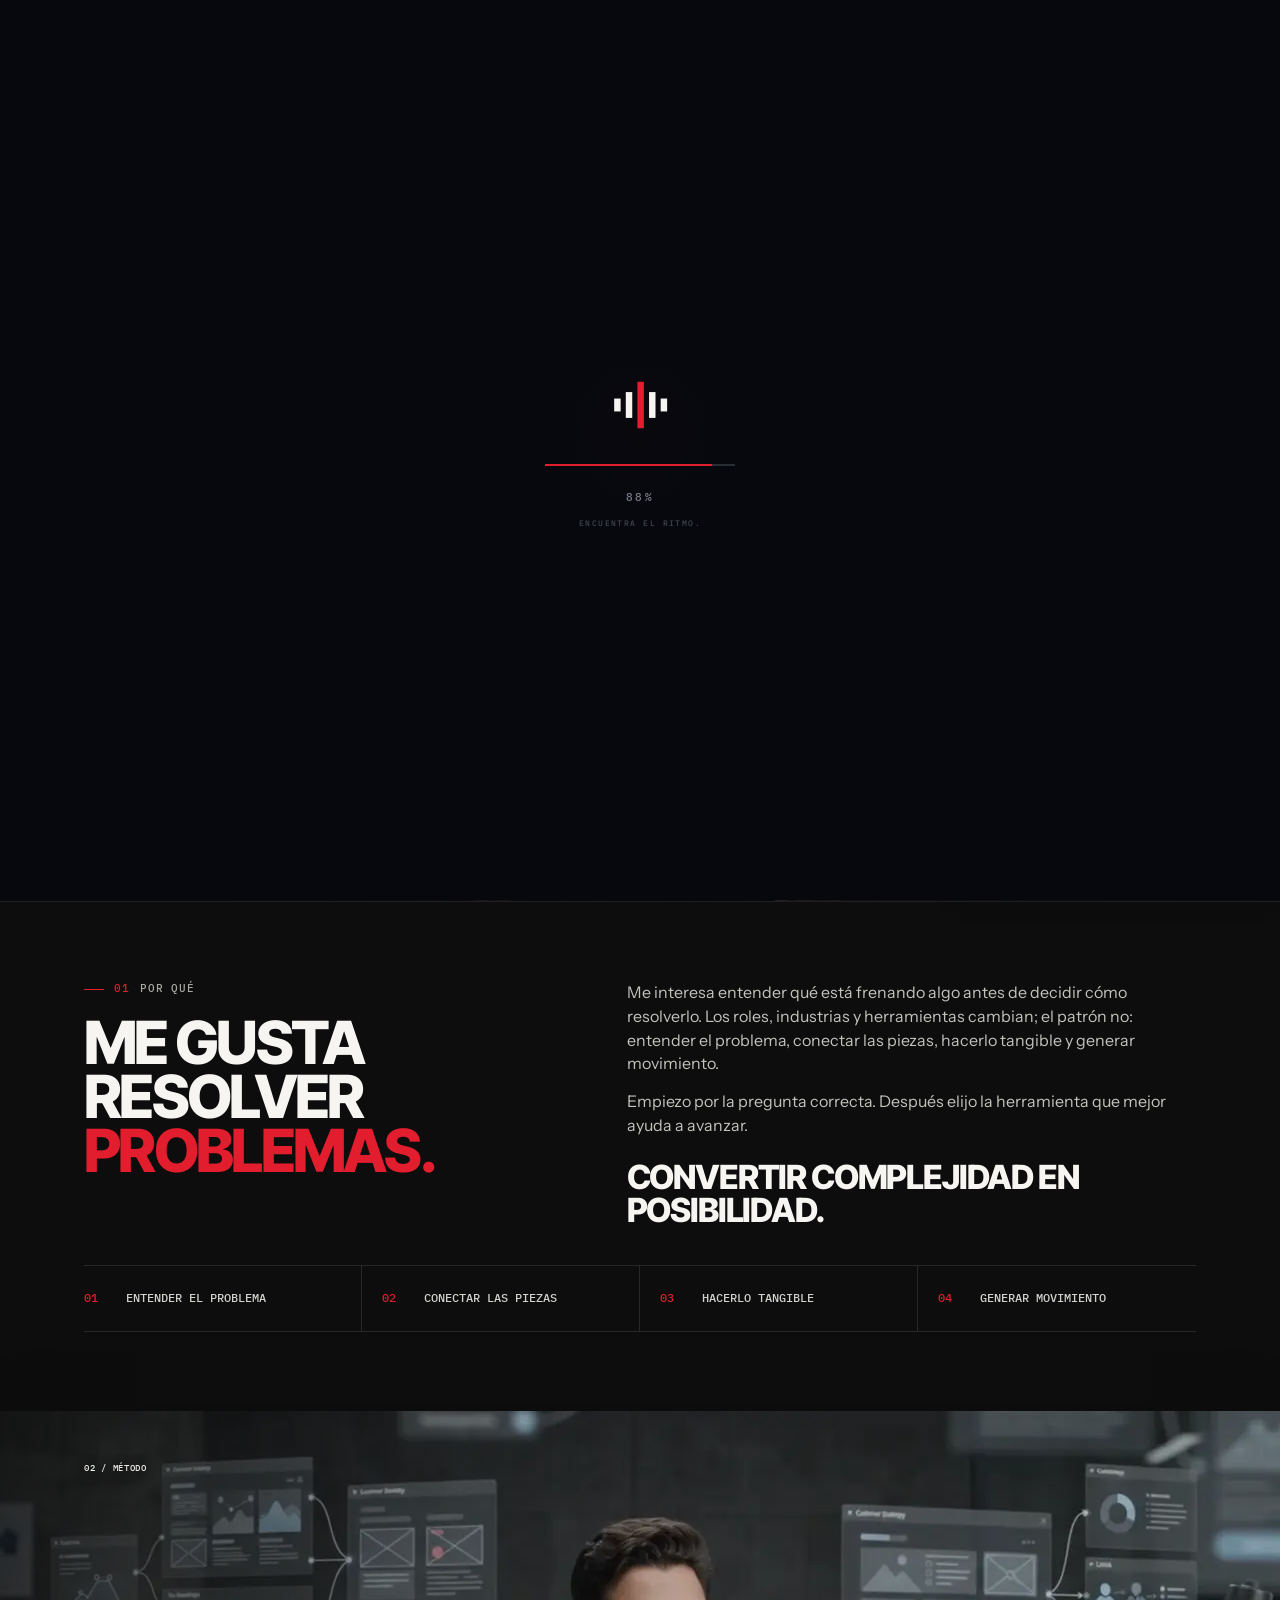
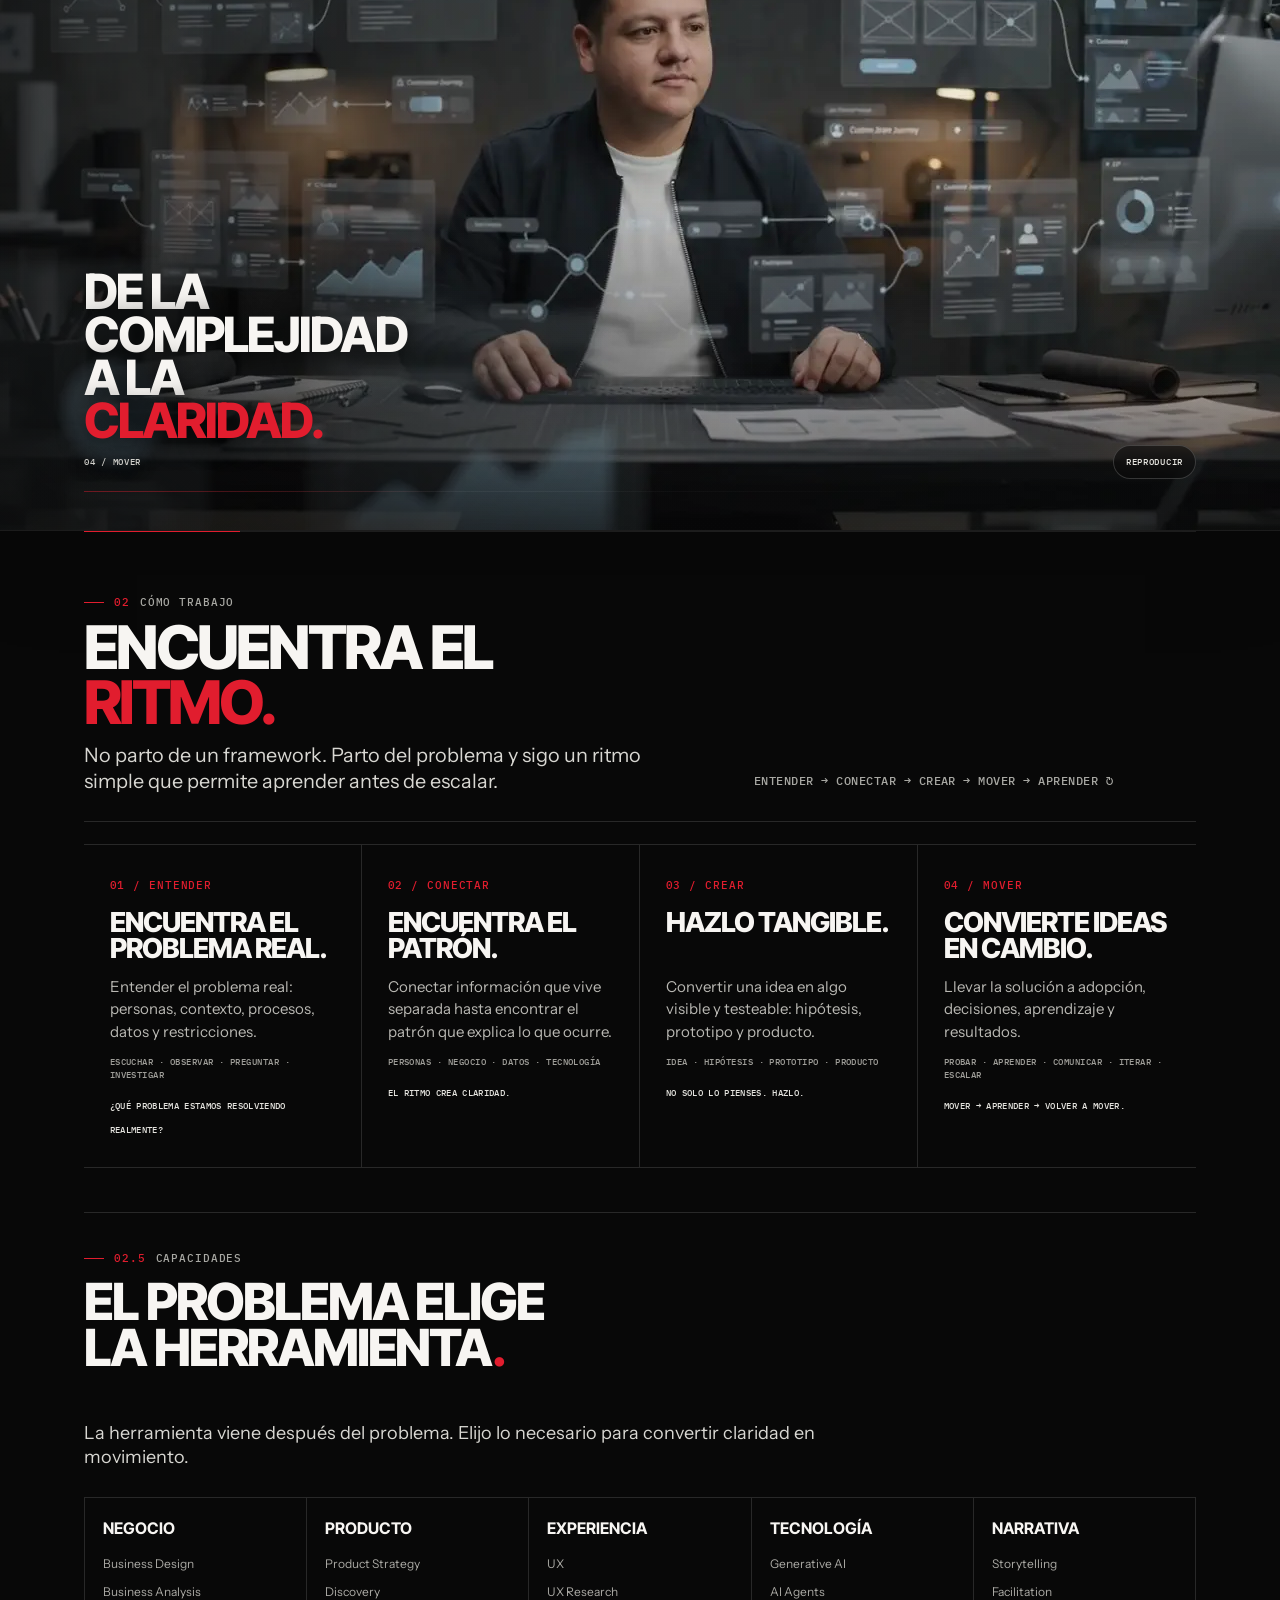
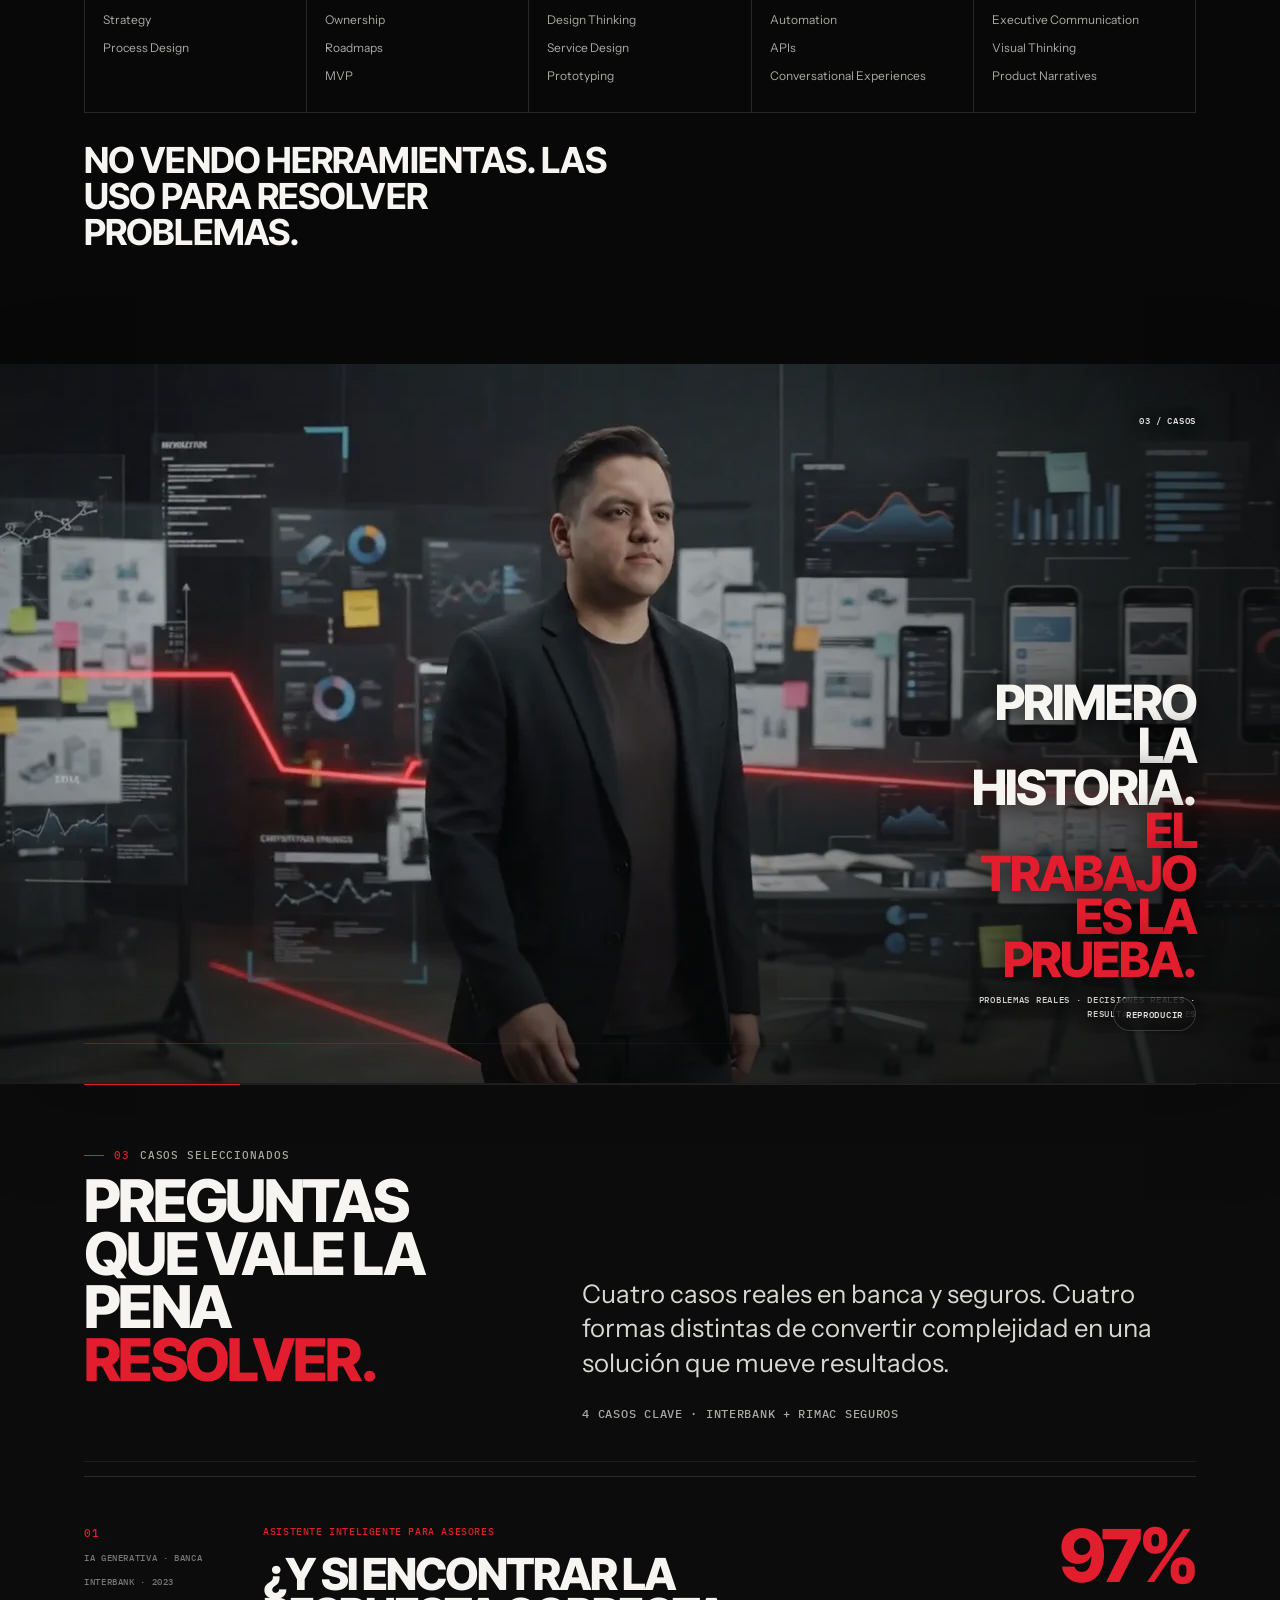
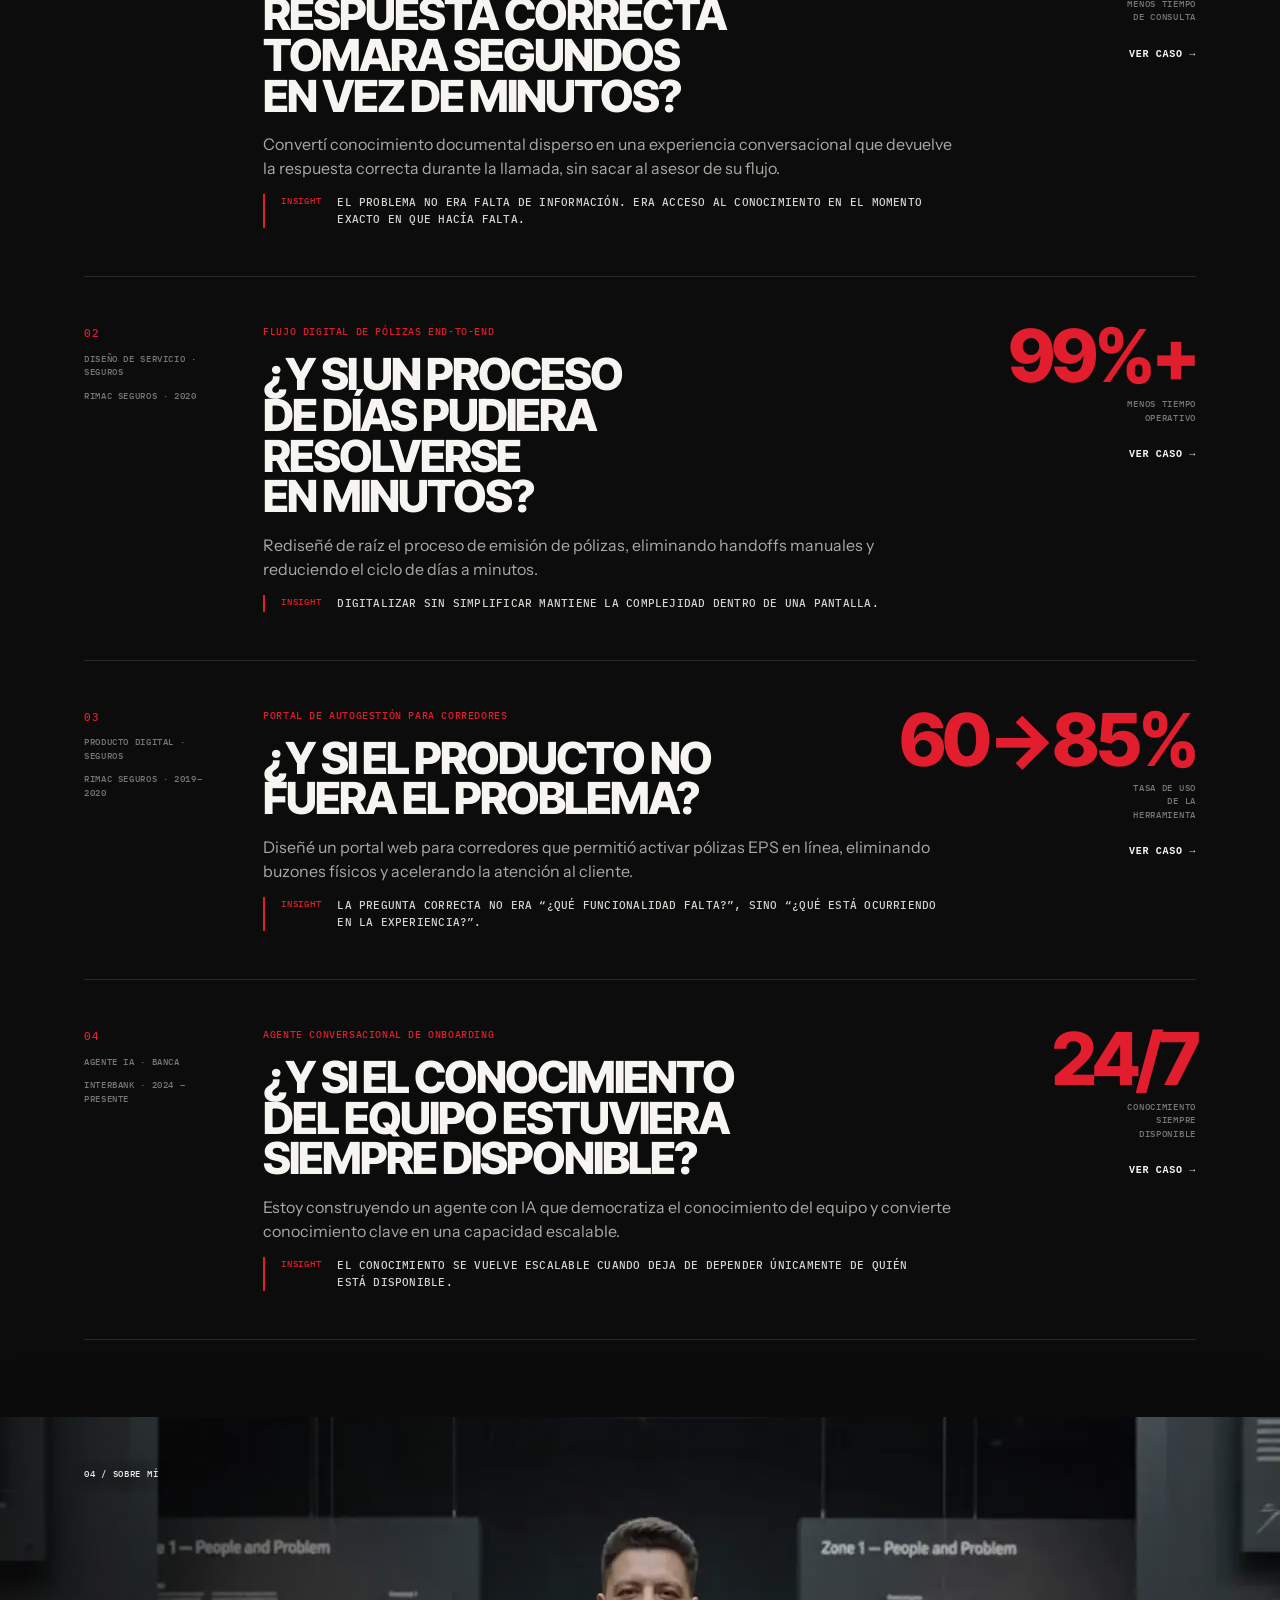
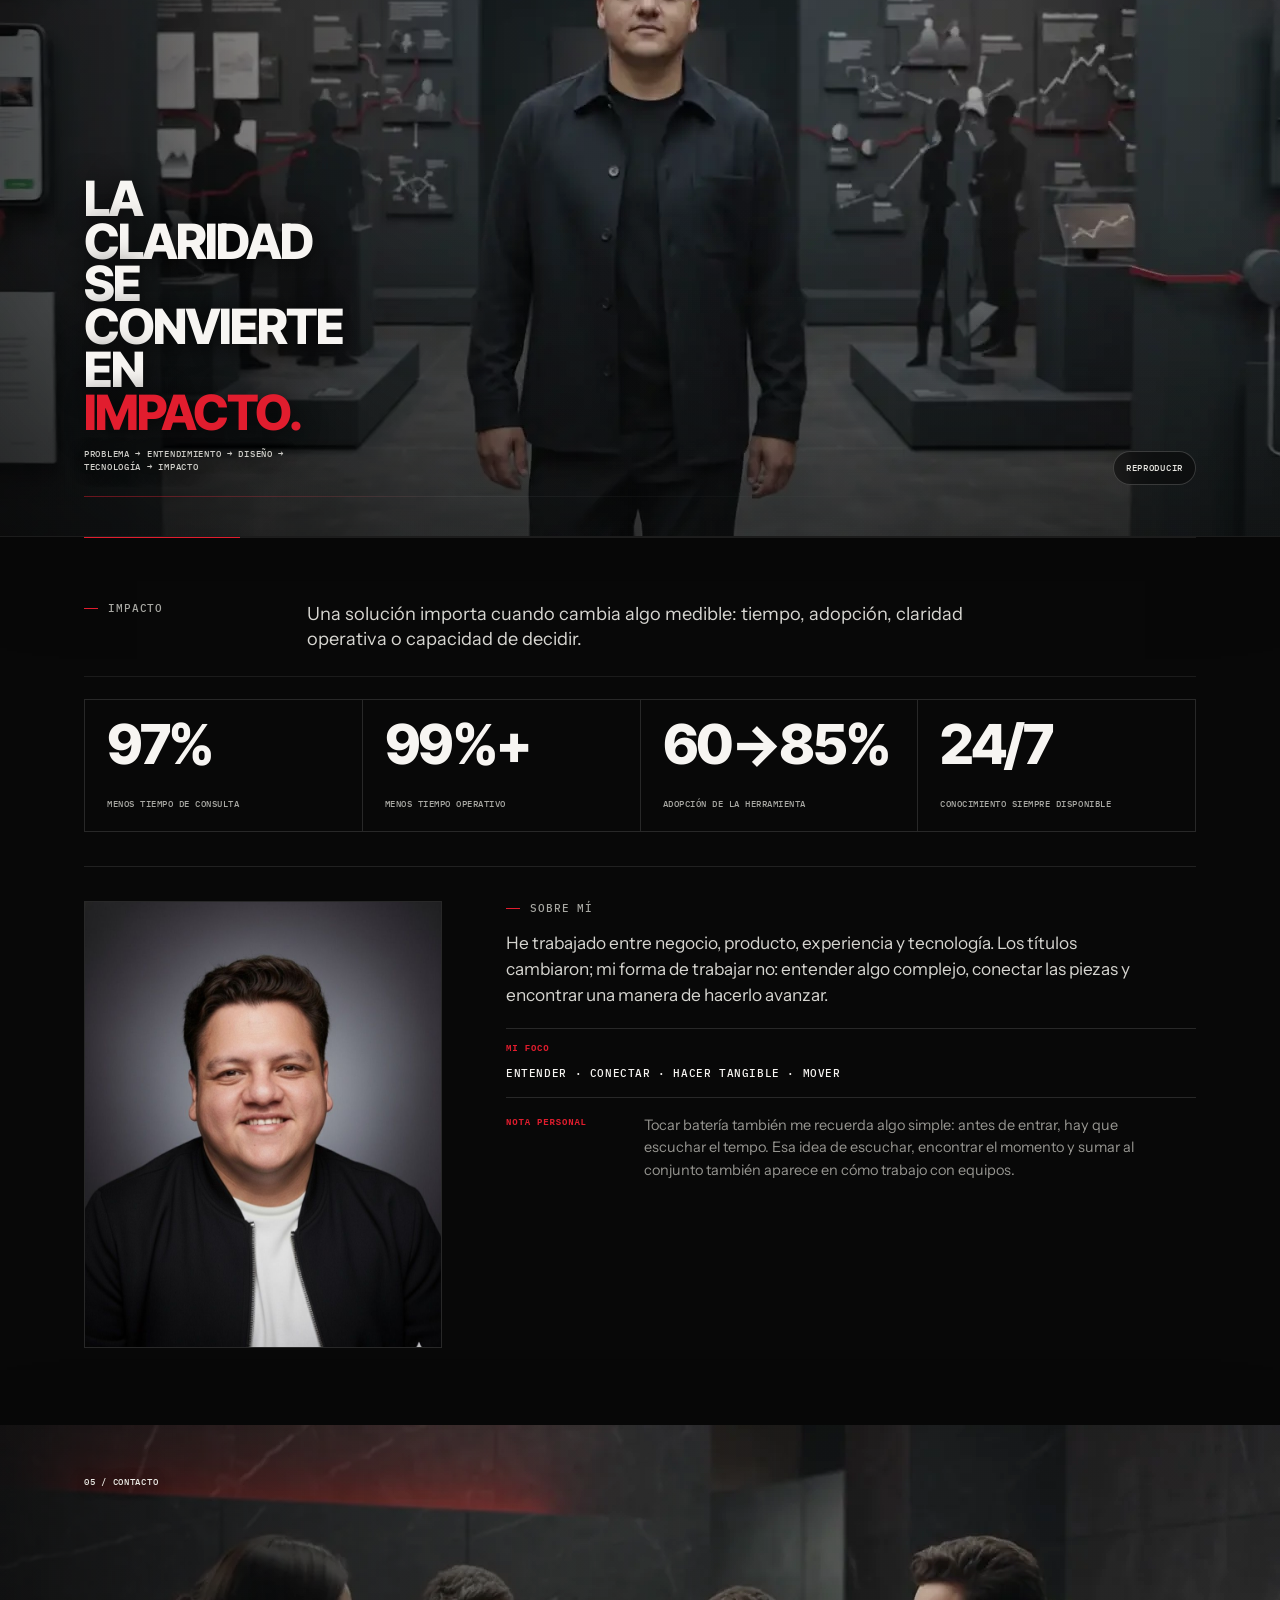
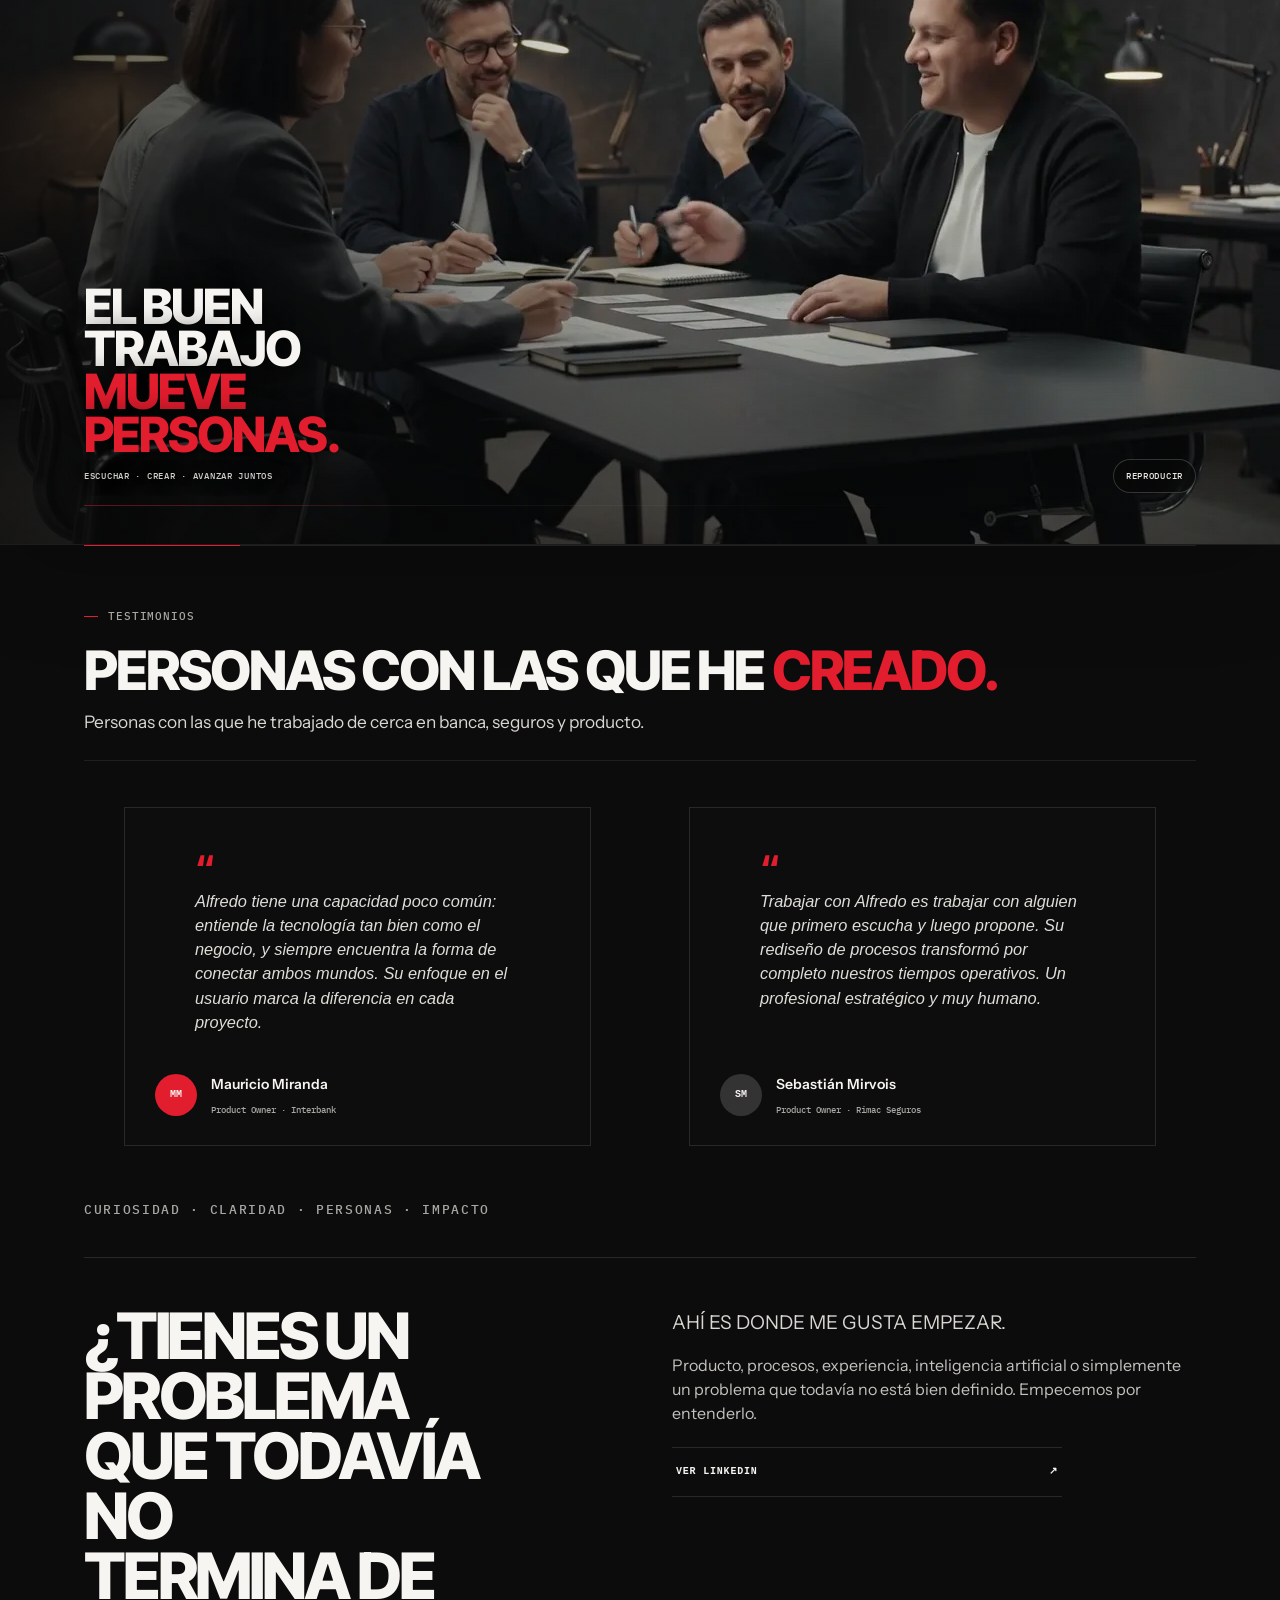
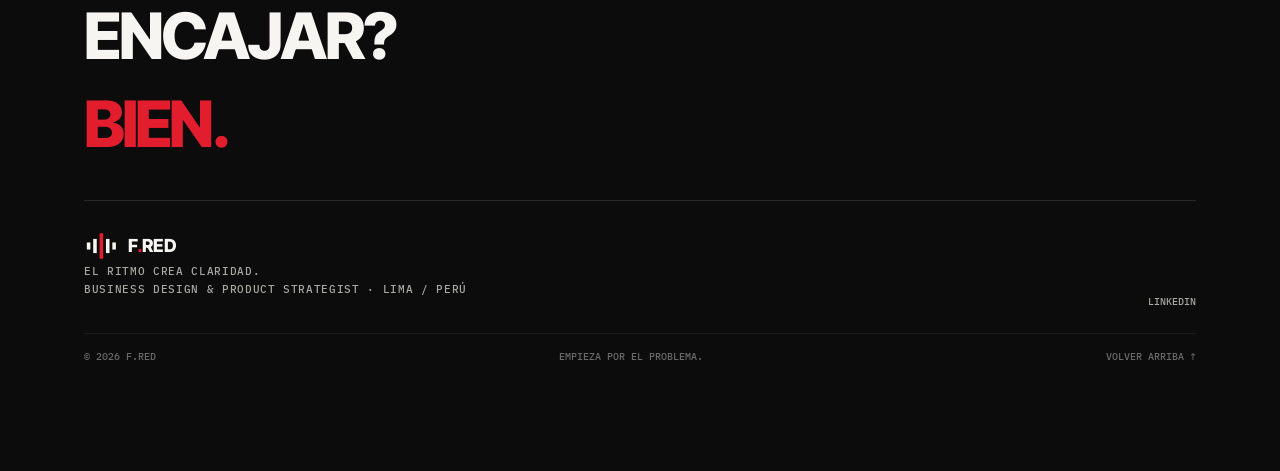
==== commit 3e7d9fb8: "Add files via upload" ====
--- a/index.html
+++ b/index.html
@@ -51,7 +51,7 @@
 <!-- 01 · POR QUÉ / WHY -->
 <section id="why" data-main-section="01" data-chapter-name="WHY">
   <header class="hero hero--cinematic" id="top">
-    <video class="hero__video" data-hero-video data-chapter-video autoplay muted loop playsinline webkit-playsinline preload="auto">
+    <video class="hero__video" data-hero-video data-chapter-video autoplay muted loop playsinline webkit-playsinline preload="auto" poster="assets/videos/posters/fred-presence.webp" disablepictureinpicture controlslist="nodownload noplaybackrate noremoteplayback">
       <source src="assets/videos/fred-presence.mp4" type="video/mp4">
     </video>
     <div class="hero__shade" aria-hidden="true"></div>
@@ -97,7 +97,7 @@
 <!-- 02 · MÉTODO / METHOD -->
 <section class="section chapter chapter--dark" id="method" data-main-section="02" data-chapter-name="METHOD">
   <figure class="film chapter-film chapter-film--section-start chapter-film--clarity film--full reveal" aria-label="Video de claridad y método">
-    <video autoplay muted loop playsinline webkit-playsinline preload="metadata" data-lazy-video="assets/videos/fred-clarity.mp4" data-chapter-video></video>
+    <video autoplay muted loop playsinline webkit-playsinline preload="metadata" poster="assets/videos/posters/fred-clarity.webp" disablepictureinpicture controlslist="nodownload noplaybackrate noremoteplayback" data-chapter-video><source src="assets/videos/fred-clarity.mp4" type="video/mp4"></video>
     <figcaption class="film__overlay film__overlay--safe-left">
       <span class="film__label" data-i18n="method.filmLabel">02 / MÉTODO</span>
       <span class="film__copy" data-i18n-html="method.filmCopy">DE LA COMPLEJIDAD<br>A LA <span class="red">CLARIDAD.</span></span>
@@ -139,7 +139,7 @@
 <!-- 03 · CASOS / WORK -->
 <section class="section chapter chapter--surface" id="work" data-main-section="03" data-chapter-name="WORK">
   <figure class="film chapter-film chapter-film--section-start chapter-film--work film--full reveal" aria-label="Video de casos y trabajo">
-    <video autoplay muted loop playsinline webkit-playsinline preload="metadata" data-lazy-video="assets/videos/fred-work.mp4" data-chapter-video></video>
+    <video autoplay muted loop playsinline webkit-playsinline preload="metadata" poster="assets/videos/posters/fred-work.webp" disablepictureinpicture controlslist="nodownload noplaybackrate noremoteplayback" data-chapter-video><source src="assets/videos/fred-work.mp4" type="video/mp4"></video>
     <figcaption class="film__overlay film__overlay--safe-right">
       <span class="film__label" data-i18n="work.filmLabel">03 / CASOS</span>
       <span class="film__copy" data-i18n-html="work.filmCopy">PRIMERO LA HISTORIA.<br><span class="red">EL TRABAJO ES LA PRUEBA.</span></span>
@@ -159,7 +159,7 @@
 <!-- 04 · SOBRE MÍ / ABOUT (impact as proof) -->
 <section class="section chapter chapter--dark" id="about" data-main-section="04" data-chapter-name="ABOUT">
   <figure class="film chapter-film chapter-film--section-start chapter-film--impact impact-film film--full reveal" aria-label="Video de impacto">
-    <video autoplay muted loop playsinline webkit-playsinline preload="metadata" data-lazy-video="assets/videos/fred-impact.mp4" data-chapter-video></video>
+    <video autoplay muted loop playsinline webkit-playsinline preload="metadata" poster="assets/videos/posters/fred-impact.webp" disablepictureinpicture controlslist="nodownload noplaybackrate noremoteplayback" data-chapter-video><source src="assets/videos/fred-impact.mp4" type="video/mp4"></video>
     <figcaption class="film__overlay film__overlay--safe-left">
       <span class="film__label" data-i18n="impact.filmLabel">04 / SOBRE MÍ</span>
       <span class="film__copy" data-i18n-html="impact.filmCopy">LA CLARIDAD SE CONVIERTE<br>EN <span class="red">IMPACTO.</span></span>
@@ -197,7 +197,7 @@
 <!-- 05 · CONTACTO / CONTACT (people as proof) -->
 <section class="section chapter chapter--surface" id="contact" data-main-section="05" data-chapter-name="CONTACT">
   <figure class="film chapter-film chapter-film--section-start chapter-film--people film--full reveal" aria-label="Video de colaboración y personas">
-    <video autoplay muted loop playsinline webkit-playsinline preload="metadata" data-lazy-video="assets/videos/fred-people.mp4" data-chapter-video></video>
+    <video autoplay muted loop playsinline webkit-playsinline preload="metadata" poster="assets/videos/posters/fred-people.webp" disablepictureinpicture controlslist="nodownload noplaybackrate noremoteplayback" data-chapter-video><source src="assets/videos/fred-people.mp4" type="video/mp4"></video>
     <figcaption class="film__overlay film__overlay--safe-left">
       <span class="film__label" data-i18n="people.filmLabel">05 / CONTACTO</span>
       <span class="film__copy" data-i18n-html="people.filmCopy">EL BUEN TRABAJO<br><span class="red">MUEVE PERSONAS.</span></span>
--- a/css/styles.css
+++ b/css/styles.css
@@ -2145,3 +2145,34 @@
     max-width:290px!important;
   }
 }
+
+/* =========================================================
+   F.RED v24 — iOS AUTOPLAY HARDENING
+   Hide Safari's native start-play overlay. The portfolio uses
+   muted inline autoplay; if iOS Low Power Mode blocks it, the
+   first interaction anywhere unlocks playback via JS.
+   ========================================================= */
+.hero__video,
+.chapter-film video{
+  -webkit-appearance:none;
+  pointer-events:none;
+}
+.hero__video::-webkit-media-controls,
+.chapter-film video::-webkit-media-controls,
+.hero__video::-webkit-media-controls-enclosure,
+.chapter-film video::-webkit-media-controls-enclosure,
+.hero__video::-webkit-media-controls-panel,
+.chapter-film video::-webkit-media-controls-panel,
+.hero__video::-webkit-media-controls-start-playback-button,
+.chapter-film video::-webkit-media-controls-start-playback-button,
+.hero__video::-webkit-media-controls-overlay-play-button,
+.chapter-film video::-webkit-media-controls-overlay-play-button,
+.hero__video::-webkit-media-controls-play-button,
+.chapter-film video::-webkit-media-controls-play-button{
+  display:none!important;
+  opacity:0!important;
+  -webkit-appearance:none!important;
+}
+@media (max-width:680px){
+  .hero__video,.chapter-film video{pointer-events:none!important}
+}
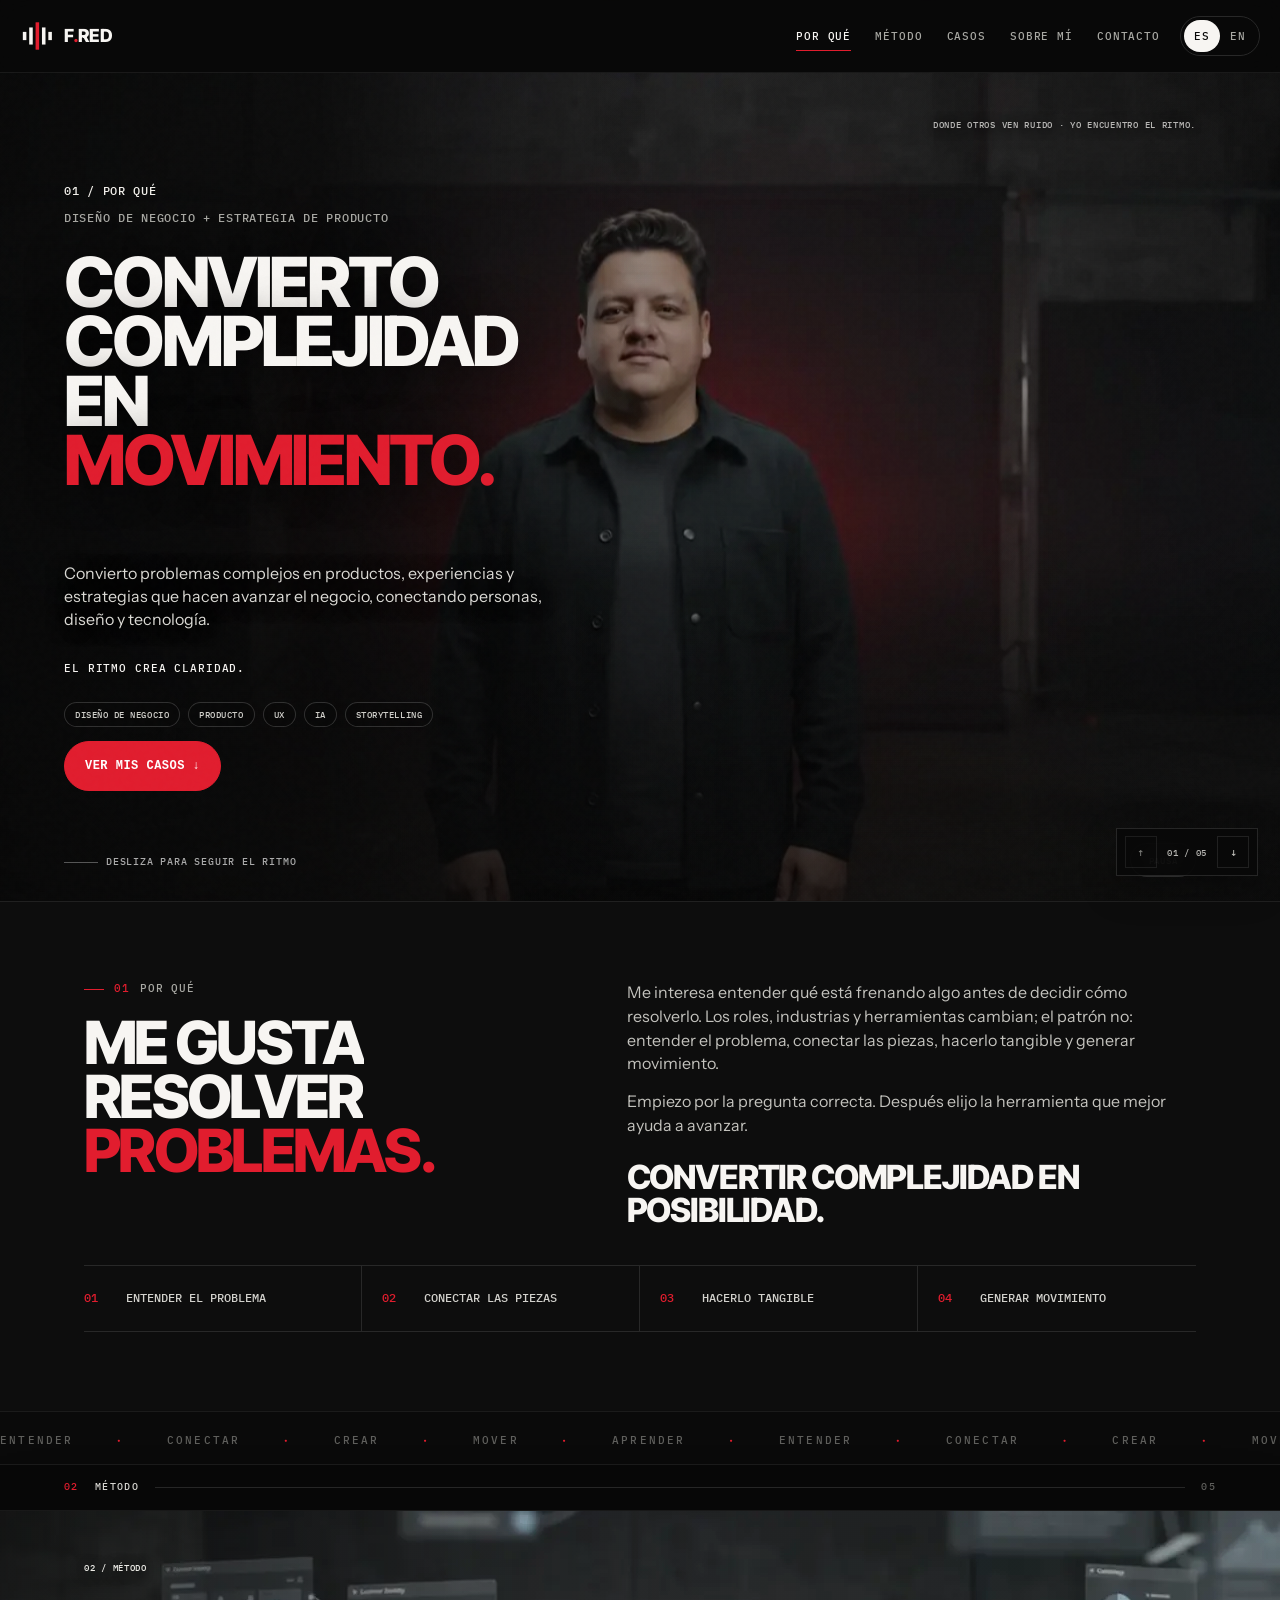
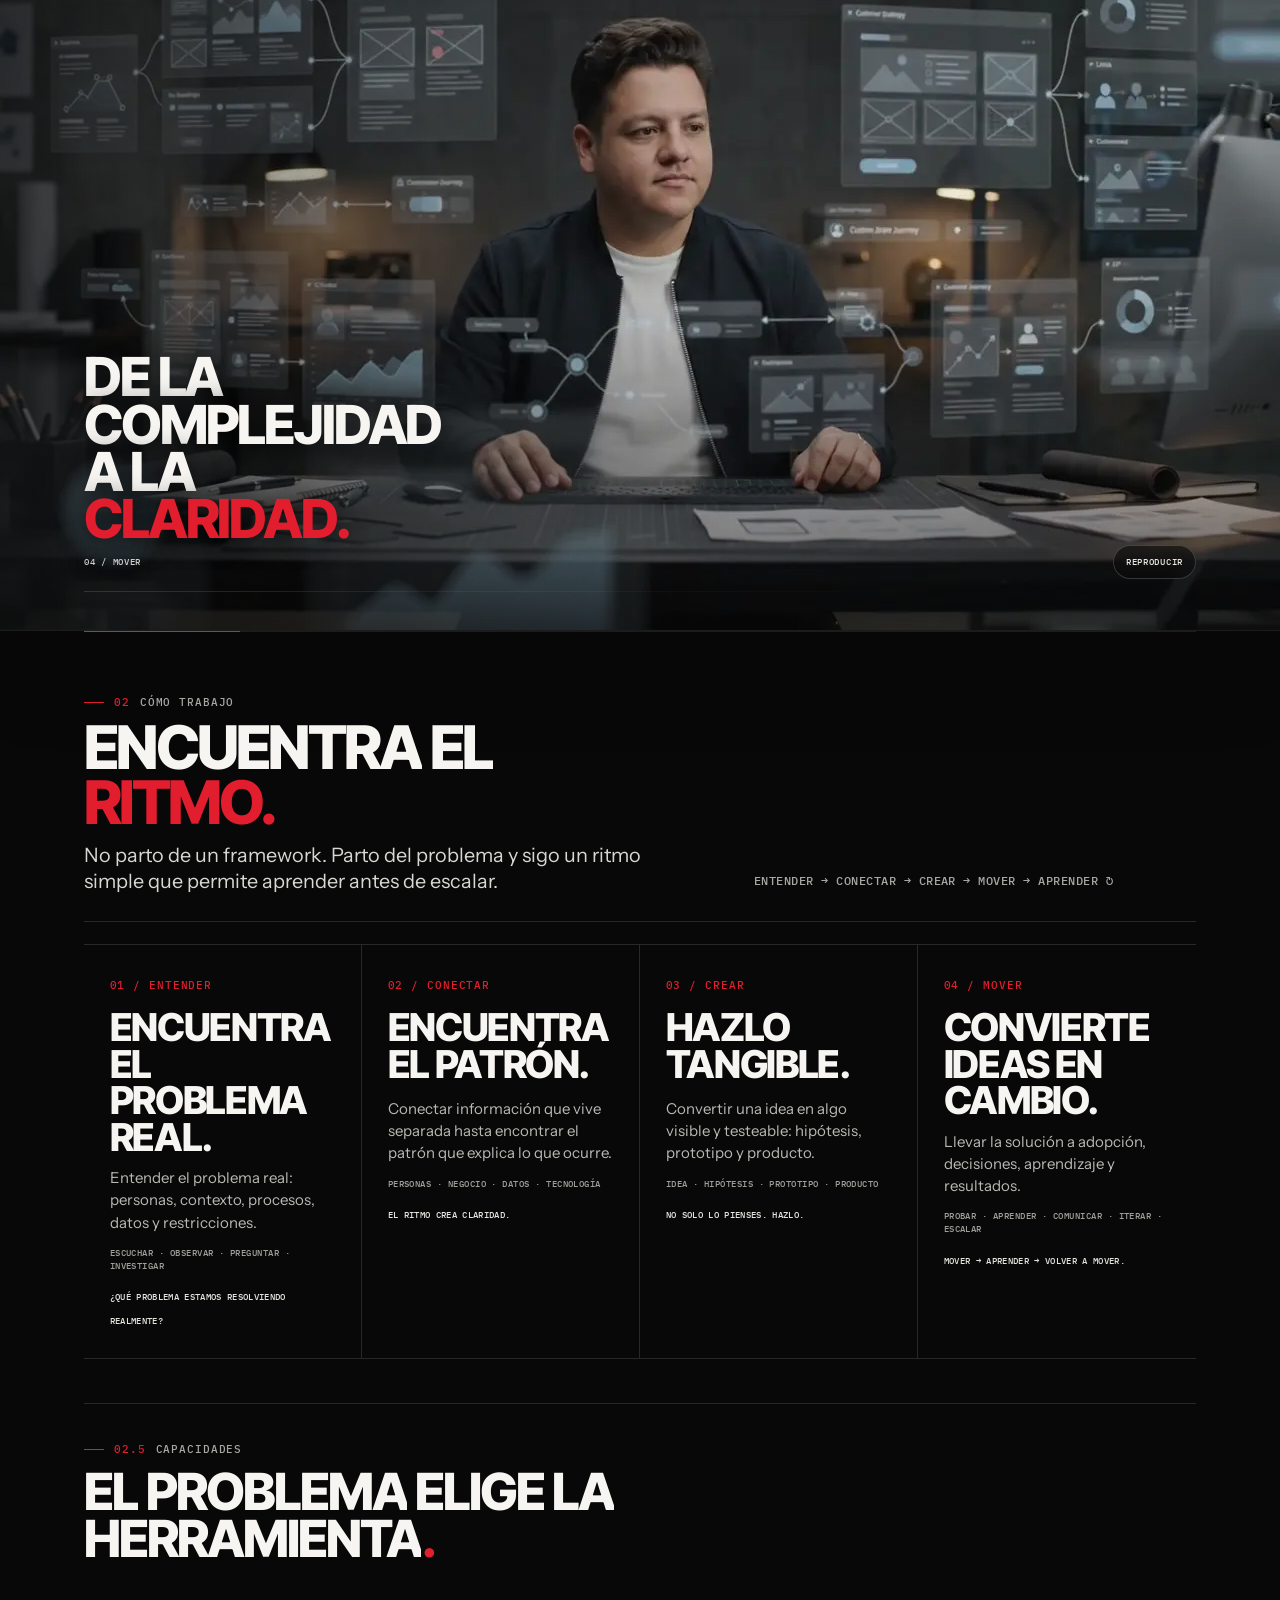
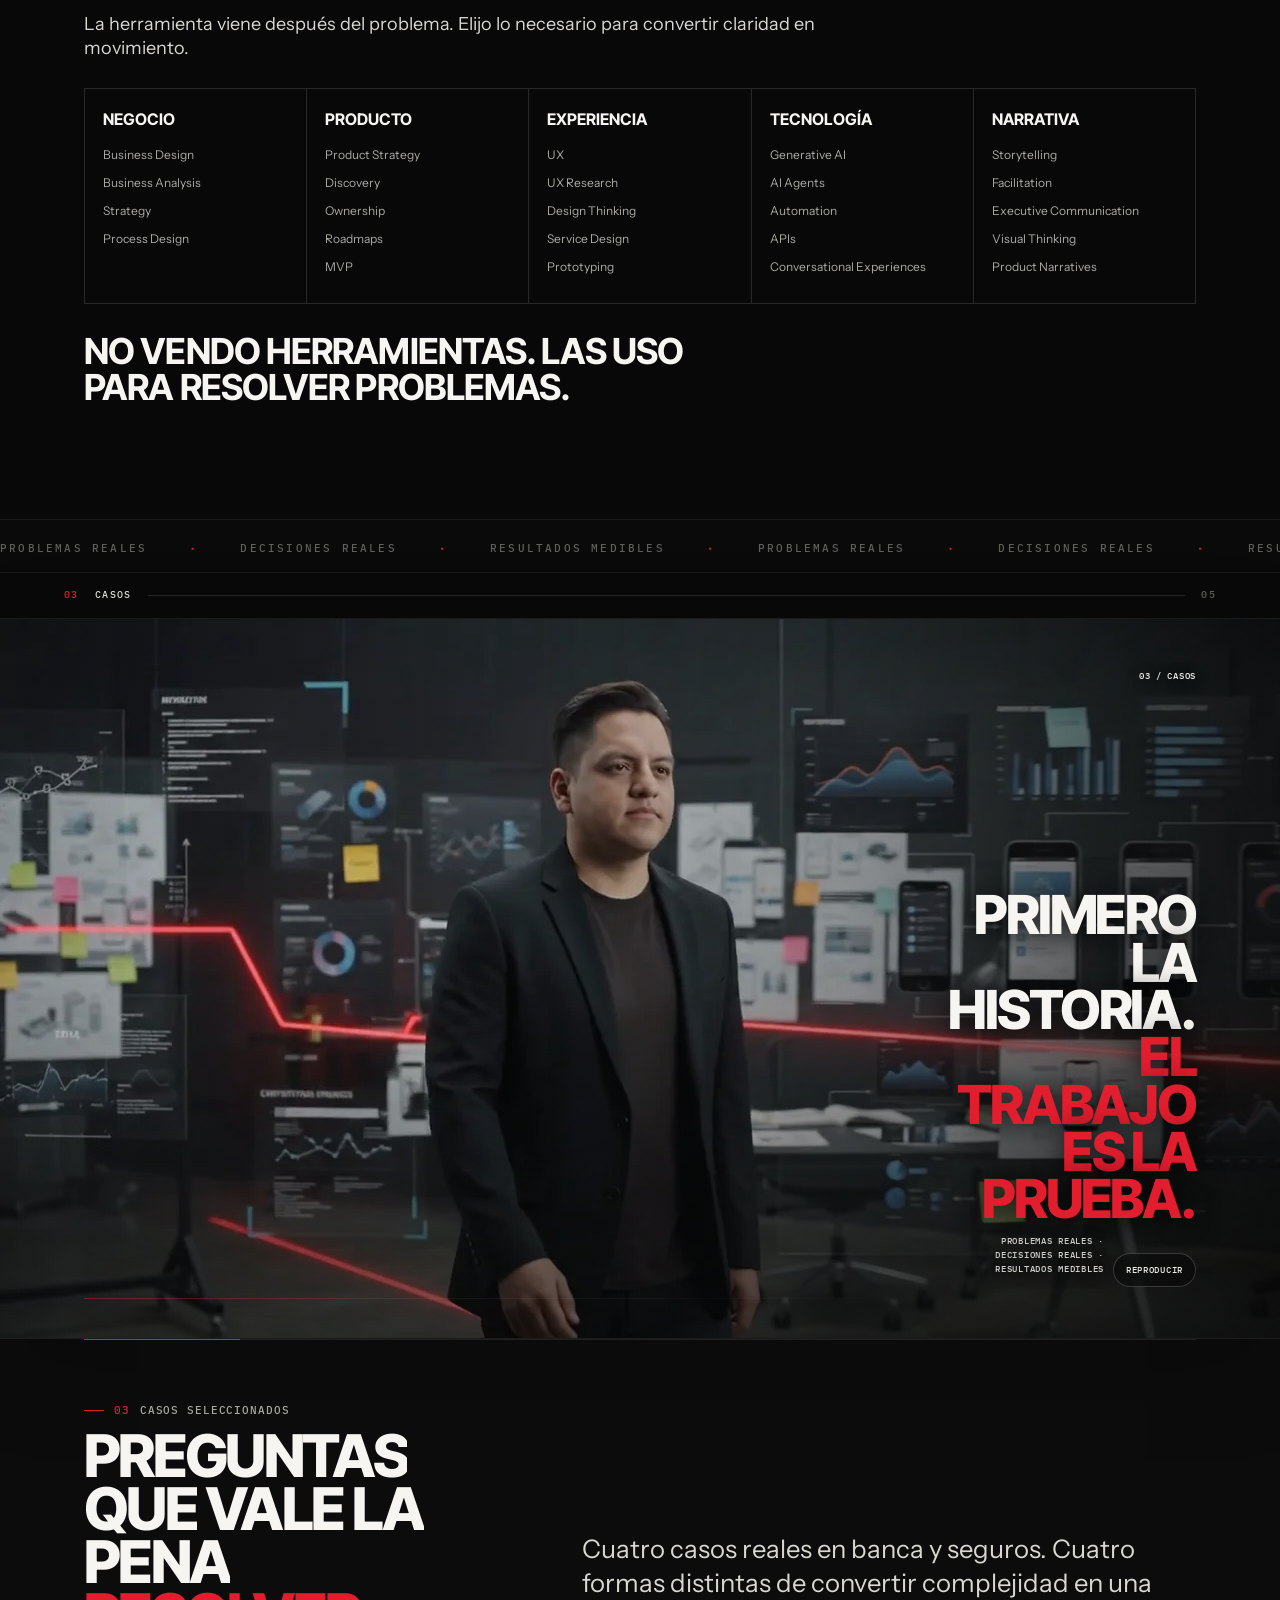
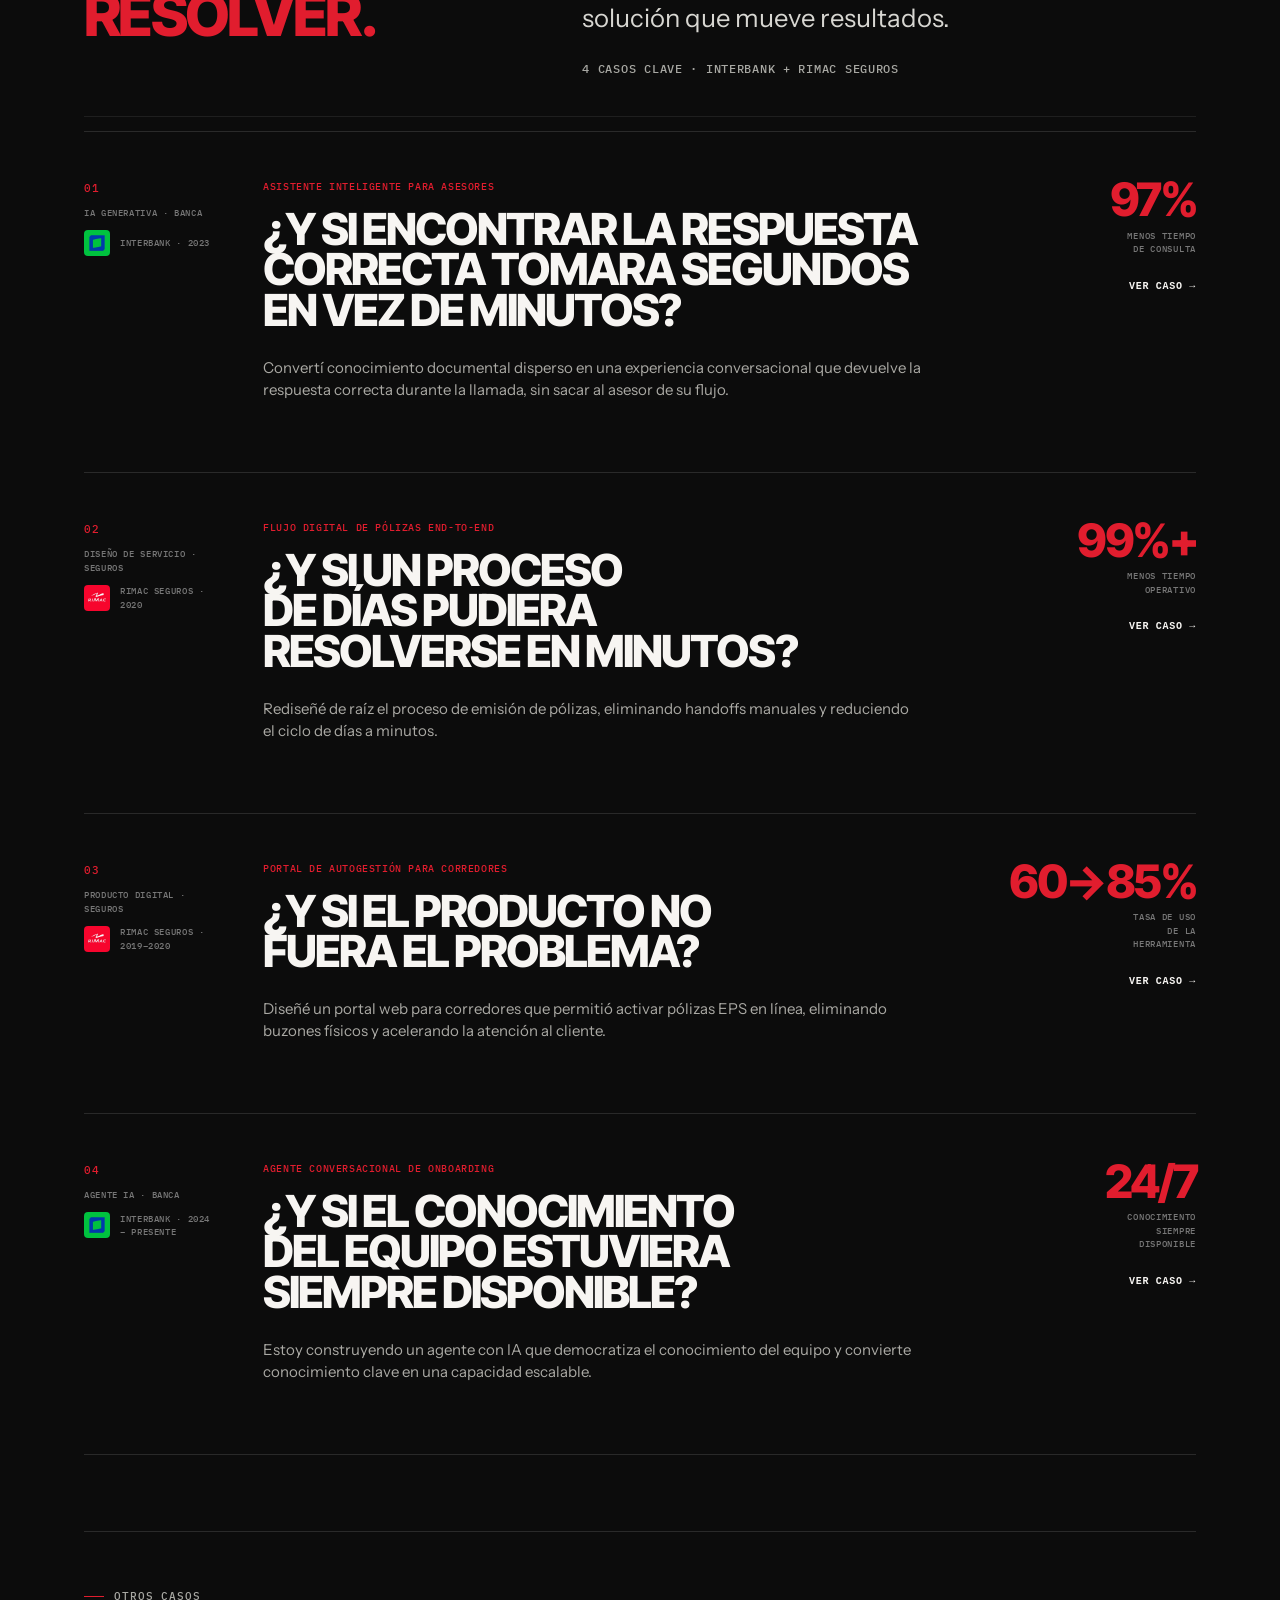
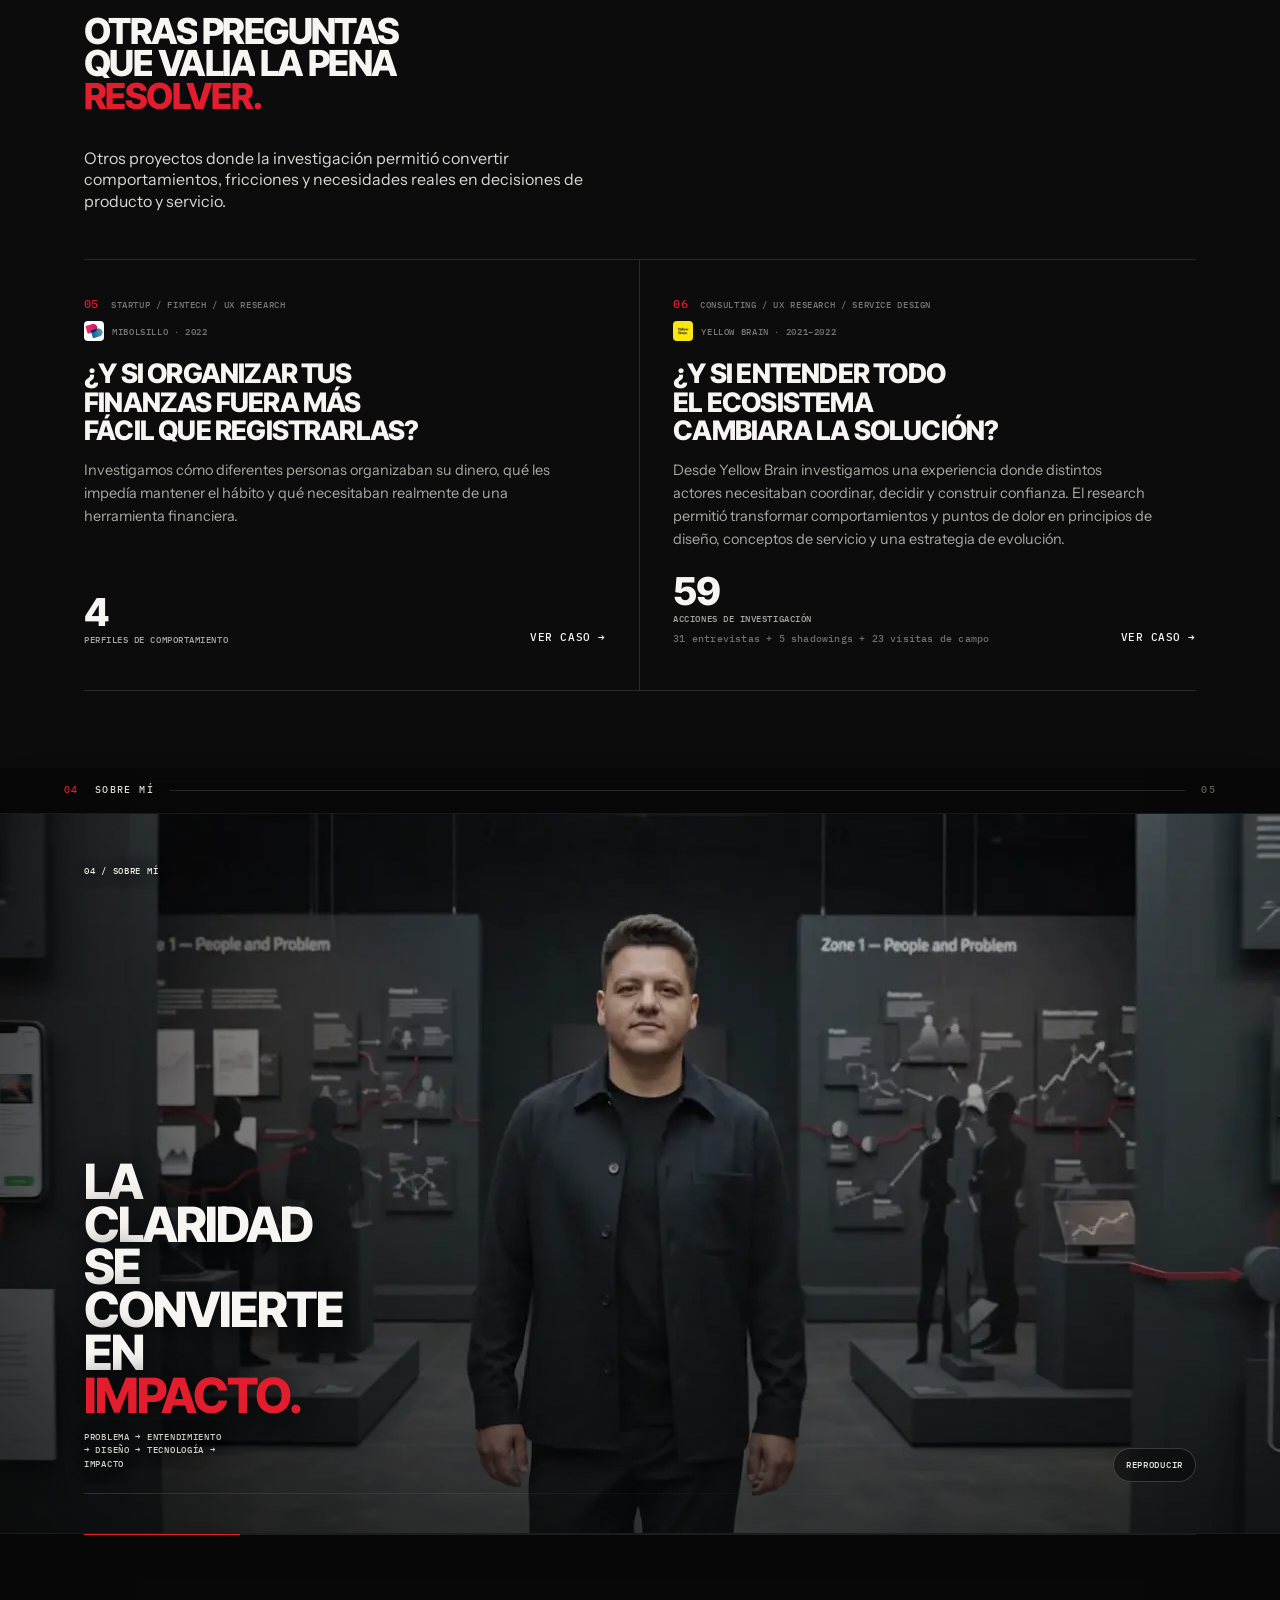
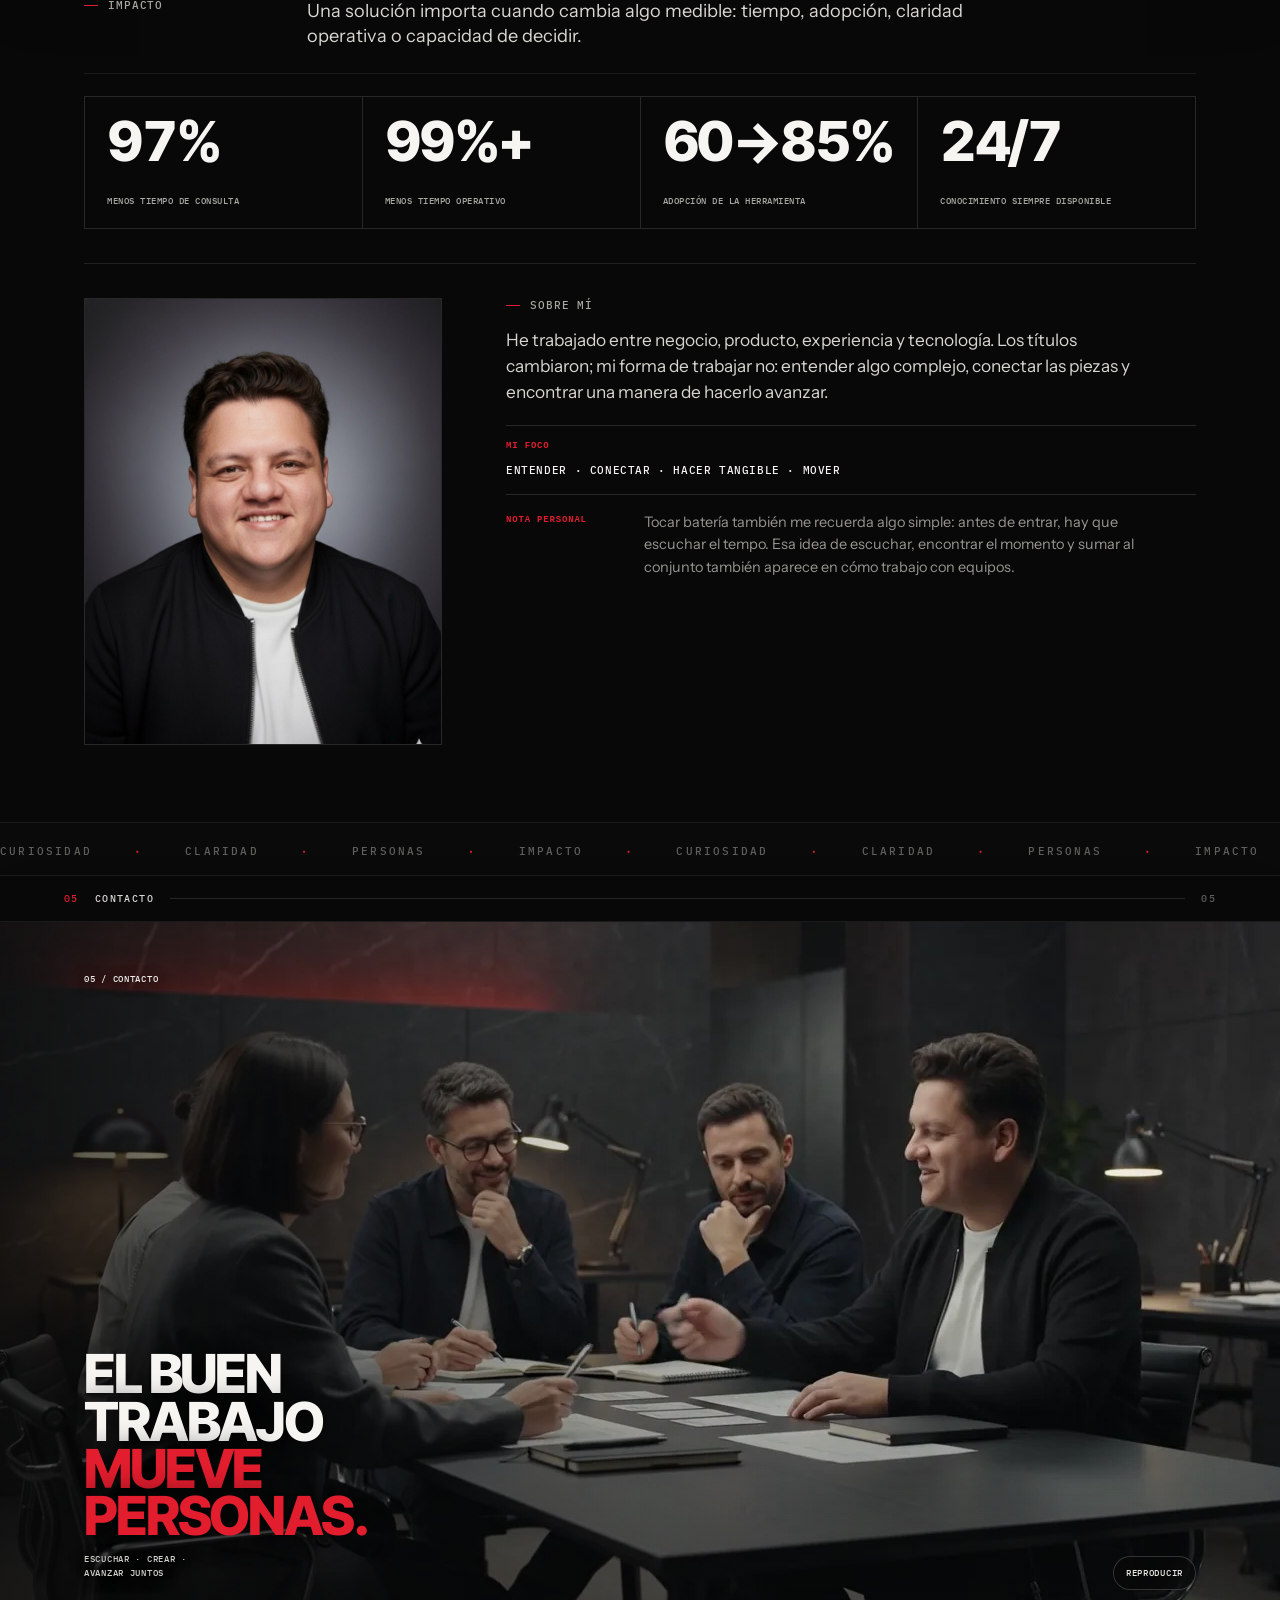
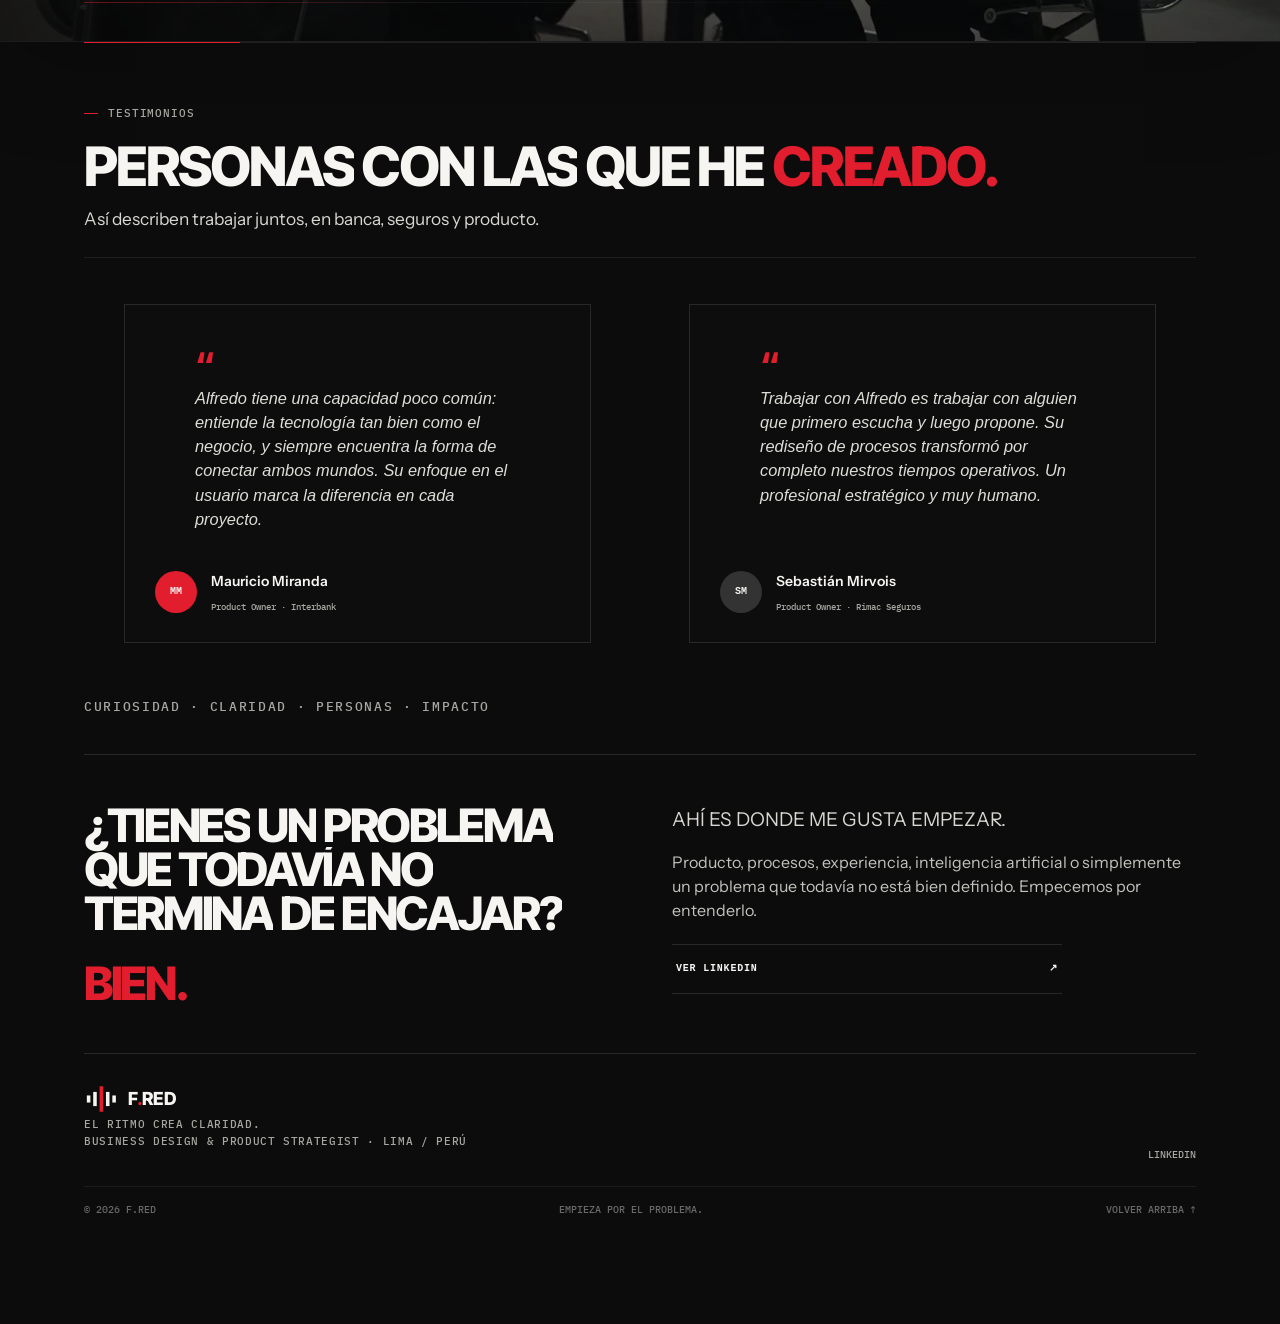
==== commit 8b32d999: "Add files via upload" ====
--- a/index.html
+++ b/index.html
@@ -17,6 +17,9 @@
   <link rel="preconnect" href="https://fonts.gstatic.com" crossorigin>
   <link rel="stylesheet" href="https://fonts.googleapis.com/css2?family=IBM+Plex+Mono:wght@400;500;600&family=Instrument+Sans:wght@400;500;600&family=Inter+Tight:wght@700;800;900&display=swap">
   <link rel="stylesheet" href="css/styles.css">
+  <link rel="stylesheet" href="css/transitions.css">
+  <link rel="stylesheet" href="css/refine.css">
+  <link rel="stylesheet" href="css/other-work.css">
   <script type="application/ld+json">{"@context":"https://schema.org","@type":"Person","name":"Alfredo Aguirre","alternateName":"F.RED","jobTitle":"Business Design & Product Strategist","url":"https://alguifo30.github.io/Portfolio_Alfredo_Aguirre/","address":{"@type":"PostalAddress","addressLocality":"Lima","addressCountry":"PE"},"sameAs":["https://linkedin.com/in/alfredo-aguirre-fonseca-49946932"],"knowsAbout":["Business Design","Product Strategy","UX","Service Design","Generative AI","AI Agents","Storytelling"]}</script>
 </head>
 <body class="is-loading">
@@ -153,6 +156,15 @@
       <div><p class="lead reveal" data-i18n="work.lead"></p><p class="kicker reveal" data-i18n="work.kicker">4 CASOS CLAVE · INTERBANK + RIMAC SEGUROS</p></div>
     </div>
     <div class="work-list work-editorial" id="work-list"></div>
+
+    <div class="work-other">
+      <div class="work-other__head">
+        <p class="eyebrow reveal"><span data-i18n="workOther.eyebrow">OTROS CASOS</span></p>
+        <h3 class="display work-other__title reveal" data-i18n-html="workOther.title">OTRAS PREGUNTAS<br>QUE VALÍA LA PENA<br><span class="red">RESOLVER.</span></h3>
+        <p class="lead reveal" data-i18n="workOther.lead"></p>
+      </div>
+      <div class="work-other__grid" id="work-other-list"></div>
+    </div>
   </div>
 </section>
 
@@ -221,6 +233,6 @@
   </div>
 </section>
 </main>
-<script src="js/loader.js"></script><script src="js/content.js"></script><script src="js/main.js"></script><script src="js/motion.js"></script>
+<script src="js/loader.js"></script><script src="js/content.js"></script><script src="js/main.js"></script><script src="js/motion.js"></script><script src="js/transitions.js"></script>
 </body>
 </html>
--- a/css/transitions.css
+++ b/css/transitions.css
@@ -0,0 +1,261 @@
+/* ============================================================
+   F.RED — TRANSITIONS LAYER  (v25)
+   ------------------------------------------------------------
+   Sits on top of styles.css. Everything here is additive: remove
+   this file and the site still works, it just stops moving.
+
+   Principle: motion carries the argument. A chapter should
+   announce itself, a film should open, a headline should arrive
+   word by word — and none of it should cost the reader a scroll.
+   ============================================================ */
+
+:root {
+  --tx-ease: cubic-bezier(.16, 1, .3, 1);
+  --tx-fast: 320ms;
+  --tx-mid: 700ms;
+  --tx-slow: 1000ms;
+}
+
+/* ------------------------------------------------------------
+   1 · CHAPTER RAIL
+   A thin bar that sticks under the nav for the whole chapter and
+   is pushed out by the next one. It answers "where am I?" without
+   a floating widget and without hijacking the scroll.
+   ------------------------------------------------------------ */
+
+.chapter-rail {
+  position: sticky;
+  top: 72px;
+  z-index: 90;
+  display: flex;
+  align-items: center;
+  gap: 16px;
+  height: 46px;
+  padding-inline: var(--pad);
+  background: rgba(8, 8, 8, .88);
+  backdrop-filter: blur(14px);
+  -webkit-backdrop-filter: blur(14px);
+  border-bottom: 1px solid rgba(255, 255, 255, .07);
+  font: 500 10px/1 var(--mono);
+  letter-spacing: .14em;
+  text-transform: uppercase;
+  color: #8d8d89;
+}
+.chapter-rail__n { color: var(--red); }
+.chapter-rail__name { color: #d8d7d2; }
+.chapter-rail__bar {
+  flex: 1;
+  height: 1px;
+  background: #262626;
+  overflow: hidden;
+}
+/* Fills with the chapter's own progress, so the rail doubles as a
+   "how much of this chapter is left" indicator. */
+.chapter-rail__bar i {
+  display: block;
+  height: 100%;
+  width: 100%;
+  background: var(--red);
+  transform: scaleX(var(--chapter-p, 0));
+  transform-origin: left;
+}
+.chapter-rail__of { color: #5f5f5c; }
+
+@media (max-width: 980px) {
+  .chapter-rail { top: 64px; height: 40px; gap: 10px; font-size: 9px; }
+}
+
+/* ------------------------------------------------------------
+   2 · FILM ENTRY
+   No shutter, no eye-opening: every film is simply there, full
+   frame, exactly like the hero. The only thing that animates is
+   the overlay copy, which arrives in three short beats so the
+   line is read rather than dumped.
+   ------------------------------------------------------------ */
+
+/* Overlay copy enters; the frame itself never moves. */
+.motion-enhanced .chapter-film .film__label,
+.motion-enhanced .chapter-film .film__copy,
+.motion-enhanced .chapter-film .film__close,
+.motion-enhanced .chapter-film .method-film__stage {
+  opacity: 0;
+  transform: translateY(18px);
+  transition: opacity var(--tx-mid) var(--tx-ease), transform var(--tx-mid) var(--tx-ease);
+}
+.motion-enhanced .chapter-film.in .film__label { opacity: 1; transform: none; transition-delay: .42s; }
+.motion-enhanced .chapter-film.in .film__copy { opacity: 1; transform: none; transition-delay: .56s; }
+.motion-enhanced .chapter-film.in .film__close,
+.motion-enhanced .chapter-film.in .method-film__stage { opacity: 1; transform: none; transition-delay: .74s; }
+
+/* ------------------------------------------------------------
+   3 · WORD-BY-WORD HEADLINES
+   Each word rides up out of its own mask. Replaces the single
+   block wipe: a headline should arrive in the order it is read.
+   ------------------------------------------------------------ */
+
+.tx-word {
+  display: inline-block;
+  overflow: hidden;
+  vertical-align: bottom;
+  /* The mask is exactly one line-height tall, so at line-height < 1 it
+     clips descenders and the tail of a period. Pad the mask, pull the
+     layout back by the same amount. */
+  padding-bottom: .12em;
+  margin-bottom: -.12em;
+}
+.tx-word > i {
+  display: inline-block;
+  font-style: inherit;
+  transform: translateY(108%);
+  transition: transform 900ms var(--tx-ease);
+  will-change: transform;
+}
+.tx-split.in .tx-word > i { transform: none; }
+
+/* The block wipe from styles.css would fight the word masks. */
+.motion-enhanced .display.reveal.tx-split,
+.motion-enhanced .about-copy h3.reveal.tx-split,
+.motion-enhanced .contact h3.reveal.tx-split {
+  clip-path: none;
+  transform: none;
+  opacity: 1;
+}
+
+/* ------------------------------------------------------------
+   4 · CHAPTER MARQUEE
+   A slow band of the chapter's own words between sections. It
+   marks the seam between chapters and keeps the page breathing
+   while nothing else moves.
+   ------------------------------------------------------------ */
+
+.tx-marquee {
+  overflow: hidden;
+  border-block: 1px solid rgba(255, 255, 255, .07);
+  padding-block: 14px;
+  white-space: nowrap;
+  background: #0a0a0a;
+}
+.tx-marquee__track {
+  display: inline-flex;
+  gap: 44px;
+  animation: txSlide 38s linear infinite;
+  will-change: transform;
+}
+.tx-marquee:hover .tx-marquee__track { animation-play-state: paused; }
+.tx-marquee__item {
+  display: inline-flex;
+  align-items: center;
+  gap: 44px;
+  font: 500 11px/1 var(--mono);
+  letter-spacing: .2em;
+  text-transform: uppercase;
+  color: #5f5f5c;
+}
+.tx-marquee__item::after { content: "●"; color: var(--red); font-size: 5px; }
+.tx-marquee__item b { color: #d8d7d2; font-weight: 500; }
+@keyframes txSlide { to { transform: translateX(-50%); } }
+
+/* ------------------------------------------------------------
+   5 · METRIC COUNTERS
+   Tabular figures so the grid never jitters while a number climbs.
+   ------------------------------------------------------------ */
+
+.metric__v { font-variant-numeric: tabular-nums; }
+
+/* ------------------------------------------------------------
+   6 · WORK ROWS THAT OPEN
+   The list reads compact; the insight unfolds on hover or focus.
+   Nothing is hidden from a reader who cannot hover: on touch and
+   under reduced motion the insight is simply always open.
+   ------------------------------------------------------------ */
+
+@media (hover: hover) and (min-width: 981px) {
+  .motion-enhanced .project-editorial__insight {
+    display: grid;
+    grid-template-rows: 0fr;
+    opacity: 0;
+    transition: grid-template-rows .55s var(--tx-ease), opacity .45s var(--tx-ease), margin .55s var(--tx-ease);
+    margin-top: 0;
+  }
+  .motion-enhanced .project-editorial__insight > * { overflow: hidden; min-height: 0; }
+  .motion-enhanced .project-editorial:hover .project-editorial__insight,
+  .motion-enhanced .project-editorial:focus-within .project-editorial__insight {
+    grid-template-rows: 1fr;
+    opacity: 1;
+    margin-top: 22px;
+  }
+}
+
+/* ------------------------------------------------------------
+   7 · THE BEAT
+   The mark in the header is an equalizer. It answers to scroll
+   velocity, so the brand literally keeps time with the reader.
+   ------------------------------------------------------------ */
+
+.brand .mark rect {
+  transform-box: fill-box;
+  transform-origin: center;
+  transform: scaleY(var(--beat, 1));
+  transition: transform 220ms var(--tx-ease);
+}
+
+/* ------------------------------------------------------------
+   8 · MAGNETIC CONTROLS
+   ------------------------------------------------------------ */
+
+@media (hover: hover) and (pointer: fine) {
+  [data-magnetic] { transition: transform 320ms var(--tx-ease); }
+}
+
+/* Link sweep on the primary button. */
+.btn--red { position: relative; overflow: hidden; z-index: 0; }
+.btn--red::before {
+  content: "";
+  position: absolute;
+  inset: 0;
+  z-index: -1;
+  background: #ff3346;
+  transform: translateY(101%);
+  transition: transform .42s var(--tx-ease);
+}
+.btn--red:hover::before { transform: none; }
+
+/* ------------------------------------------------------------
+   9 · REDUCED MOTION
+   Everything renders; it just stops moving.
+   ------------------------------------------------------------ */
+
+@media (prefers-reduced-motion: reduce) {
+  .motion-enhanced .chapter-film .film__label,
+  .motion-enhanced .chapter-film .film__copy,
+  .motion-enhanced .chapter-film .film__close,
+  .motion-enhanced .chapter-film .method-film__stage {
+    clip-path: none !important;
+    transform: none !important;
+    opacity: 1 !important;
+    transition: none !important;
+  }
+  .tx-word > i { transform: none !important; }
+  .tx-marquee__track { animation: none !important; }
+  .brand .mark rect { transform: none !important; }
+  .motion-enhanced .project-editorial__insight {
+    grid-template-rows: 1fr !important;
+    opacity: 1 !important;
+    margin-top: 22px !important;
+  }
+}
+
+
+/* The spine is now a pair of jump controls, not a second chapter label:
+   the sticky rail already names the chapter. */
+.motion-spine { grid-template-columns: 32px auto 32px; }
+@media (max-width: 980px) { .motion-spine { grid-template-columns: 30px auto 30px; } }
+
+/* The pause control lives in the bottom-right of every film, so the
+   closing line has to stop before it rather than run underneath. */
+.film--full .film__close,
+.film--full .method-film__stage { padding-right: 92px; }
+@media (max-width: 680px) {
+  .film--full .film__close,
+  .film--full .method-film__stage { padding-right: 0; padding-bottom: 46px; }
+}
--- a/css/refine.css
+++ b/css/refine.css
@@ -0,0 +1,186 @@
+/* ============================================================
+   F.RED — REFINE  (v25.1)
+   ------------------------------------------------------------
+   A typographic and density pass over styles.css. Nothing here
+   changes structure or content: it lowers the display sizes and
+   tightens the vertical rhythm so the page sells in fewer
+   screens instead of asking for a long scroll.
+
+   Hierarchy kept intact — the hero is still the largest thing on
+   the site, then chapter headlines, then case questions, then
+   body. Only the gaps between those steps got smaller.
+   ============================================================ */
+
+/* ------------------------------------------------------------
+   1 · DISPLAY SCALE
+   The old ceilings (144px hero, 112px contact, 96px case) were
+   set for one line of two words. Real Spanish copy runs five to
+   eight words and those ceilings turned every headline into six
+   stacked lines.
+   ------------------------------------------------------------ */
+
+.display-xl { font-size: clamp(46px, 6.4vw, 92px); max-width: 880px; }
+.display-lg { font-size: clamp(36px, 4.2vw, 62px); max-width: 760px; }
+.display-md { font-size: clamp(30px, 3.2vw, 46px); }
+
+.hero--cinematic .display-xl {
+  font-size: clamp(44px, 5.4vw, 82px);
+  max-width: 820px;
+}
+
+/* Chapter headlines */
+.why-compact__title,
+.work-intro__title,
+.impact-title,
+.people-title { font-size: clamp(34px, 4vw, 58px); max-width: 720px; }
+
+.cap-title { font-size: clamp(30px, 3.4vw, 50px); max-width: 680px; }
+.cap-close { font-size: clamp(22px, 2.6vw, 36px); max-width: 640px; }
+
+/* The closing question was the single tallest block on the page.
+   styles.css declares it five separate times, three of them with
+   !important, so this override has to shout back. */
+.contact .contact-grid h3,
+.contact--clean .contact-grid h3 {
+  font-size: clamp(32px, 3.6vw, 52px) !important;
+  line-height: .96 !important;
+  max-width: 780px !important;
+}
+.contact h3 .good { margin-top: 8px; }
+.contact-grid { align-items: start; gap: 40px; }
+
+.step h3 { font-size: clamp(28px, 3vw, 42px) !important; }
+.about-copy h3 { font-size: clamp(32px, 3.6vw, 52px); }
+.origin h4 { font-size: clamp(28px, 3vw, 42px); max-width: 600px; }
+
+.film__copy { font-size: clamp(30px, 4.4vw, 62px); max-width: 560px; }
+.chapter-film .film__copy { font-size: clamp(30px, 4.2vw, 58px); max-width: 560px; }
+.method-film .film__copy,
+.impact-film .film__copy { font-size: clamp(28px, 3.8vw, 52px); }
+
+.pullquote { font-size: clamp(24px, 3vw, 40px); max-width: 520px; margin-top: 30px; }
+
+/* ------------------------------------------------------------
+   2 · VERTICAL RHYTHM
+   ------------------------------------------------------------ */
+
+.section { padding: clamp(56px, 6vw, 96px) 0; }
+.section-head { margin-bottom: clamp(32px, 4vw, 56px); }
+.capabilities { margin-top: 56px; padding-top: 48px; }
+.cap-grid { margin-top: 34px; }
+.cap { min-height: 0; padding: 24px 20px; }
+.cap-close { margin-top: 34px; }
+.metrics { margin-top: 40px; }
+.metric { min-height: 160px; padding: 22px; }
+.about-grid { margin-top: clamp(56px, 6vw, 90px); gap: 52px; }
+.testi-grid { margin-top: 36px; }
+.testi { min-height: 0; padding: clamp(24px, 2.6vw, 36px); }
+.principles-line { margin: 46px 0; }
+.contact { padding-top: 56px; }
+.footer { margin-top: 72px; }
+.method-intro { margin-bottom: 34px; }
+
+/* The method steps were 56vh tall each: four steps cost more than
+   two full screens of scroll to read four short paragraphs. */
+.step { min-height: 0; padding: 30px 0; }
+.step h3 { margin: 12px 0; }
+
+/* ------------------------------------------------------------
+   3 · CASE STUDY PAGES
+   ------------------------------------------------------------ */
+
+.case-hero { padding: clamp(40px, 4vw, 62px) 0 clamp(28px, 3vw, 44px); }
+.case-hero__grid { gap: 34px; align-items: start; }
+.case-metric { align-self: start; padding-top: 42px; }
+/* styles.css already ships `.case-hero .display-lg { max-width: 15ch !important }`.
+   An !important can only be answered with an !important. */
+.case-hero #case-question {
+  font-size: clamp(28px, 3vw, 44px);
+  max-width: 720px !important;
+  margin-top: 16px !important;
+}
+.case-hero .lead { font-size: clamp(17px, 1.5vw, 21px); max-width: 62ch; margin-top: 18px !important; }
+.case-project-name { font-size: clamp(20px, 2vw, 28px); }
+
+.case-flow { padding-bottom: 64px; }
+.case-block { padding: 32px 0; gap: 32px; }
+.case-block__content h2 { font-size: clamp(22px, 2.4vw, 34px); max-width: 740px; }
+.case-block__content p { font-size: 17px; max-width: 68ch; }
+.case-metric strong { font-size: clamp(38px, 4.4vw, 64px); }
+
+/* The sticky breadcrumb was overlapping the title of the case on
+   load and on every in-page jump. */
+html { scroll-padding-top: 130px; }
+
+/* Four case rows at 61px per question filled two full screens before
+   a reader reached a single result. The question is still the largest
+   thing in the row — it just stopped being a headline. */
+.project-editorial { padding: clamp(30px, 3.2vw, 44px) 0; }
+.project-editorial__question { font-size: clamp(26px, 2.7vw, 40px); max-width: 700px; }
+/* styles.css sets summary margin with !important, so the fix needs the
+   same weight. 28px/22px reads as a paragraph break instead of a
+   collision between the question and the next line of text. */
+.project-editorial__summary {
+  margin: 26px 0 22px !important;
+  font-size: 15px;
+  max-width: 660px;
+}
+.project-editorial__insight { margin-top: 4px; }
+.project-editorial__impact strong { font-size: clamp(34px, 3.6vw, 52px); }
+
+/* ------------------------------------------------------------
+   4 · CLIENT MARKS
+   The two organisations are the strongest proof on the page, so
+   they get shown rather than only named.
+   ------------------------------------------------------------ */
+
+.client-mark {
+  width: 26px;
+  height: 26px;
+  border-radius: 4px;
+  object-fit: contain;
+  flex: none;
+  vertical-align: middle;
+}
+.project-editorial__meta .client-mark { margin-right: 2px; }
+.project-editorial__org {
+  display: inline-flex;
+  align-items: center;
+  gap: 8px;
+}
+.case-client {
+  display: inline-flex;
+  align-items: center;
+  gap: 10px;
+  margin-top: 14px;
+  font: 500 11px/1 var(--mono);
+  letter-spacing: .1em;
+  text-transform: uppercase;
+  color: var(--gray);
+}
+.case-client .client-mark { width: 32px; height: 32px; }
+
+/* ------------------------------------------------------------
+   5 · SMALL SCREENS
+   ------------------------------------------------------------ */
+
+@media (max-width: 680px) {
+  .display-xl,
+  .hero--cinematic .display-xl { font-size: clamp(38px, 11vw, 54px); max-width: 100%; }
+  .contact .contact-grid h3,
+  .contact--clean .contact-grid h3 { font-size: clamp(30px, 8.5vw, 40px) !important; max-width: 100% !important; }
+  .case-hero #case-question { font-size: clamp(22px, 6.4vw, 30px) !important; max-width: 100% !important; }
+  .case-block__content h2 { font-size: clamp(20px, 5.4vw, 26px); }
+
+  /* The current crumb is hidden on small screens, so the separator
+     before it was pointing at nothing. */
+  .case-breadcrumb__trail i:last-of-type { display: none; }
+  .chapter-film .film__copy { font-size: clamp(26px, 8.5vw, 40px); max-width: 100%; }
+  .why-compact__title,
+  .work-intro__title,
+  .impact-title,
+  .people-title { font-size: clamp(30px, 9vw, 42px); max-width: 100%; }
+  .section { padding: 52px 0; }
+  .project-editorial__question { font-size: clamp(24px, 7vw, 32px); max-width: 100%; }
+  html { scroll-padding-top: 116px; }
+}
--- a/css/other-work.css
+++ b/css/other-work.css
@@ -0,0 +1,332 @@
+/* ============================================================
+   F.RED — OTHER WORK  (v25.2)
+   ------------------------------------------------------------
+   Fully additive. Nothing here overrides an existing selector —
+   every class below is new, scoped to the "Other Work" tier on
+   the home page and to the two research case studies. Delete
+   this file and only that tier disappears; the four flagship
+   cases and the rest of the site are untouched.
+
+   Same design system throughout: Onyx, Bone, Rhythm Red, the
+   site's mono/display fonts, hairlines instead of containers.
+   No cards, no colour blocks, no dashboard aesthetic.
+   ============================================================ */
+
+/* ------------------------------------------------------------
+   1 · TRANSITION — home page, inside #work
+   ------------------------------------------------------------ */
+
+.work-other {
+  margin-top: clamp(56px, 6vw, 88px);
+  padding-top: clamp(40px, 4.4vw, 64px);
+  border-top: 1px solid rgba(255, 255, 255, .12);
+}
+.work-other__head { max-width: 640px; }
+.work-other__title {
+  font-size: clamp(26px, 2.8vw, 42px) !important;
+  max-width: 560px !important;
+  margin-top: 10px;
+}
+.work-other .lead { font-size: 16px; margin-top: 14px; max-width: 560px; }
+
+/* ------------------------------------------------------------
+   2 · OTHER WORK GRID — two columns, editorial, no card shell
+   ------------------------------------------------------------ */
+
+.work-other__grid {
+  display: grid;
+  grid-template-columns: 1fr 1fr;
+  gap: 0;
+  margin-top: clamp(32px, 3.6vw, 52px);
+  border-top: 1px solid rgba(255, 255, 255, .12);
+}
+
+.other-case {
+  padding: clamp(28px, 3vw, 42px) clamp(24px, 2.6vw, 40px) clamp(32px, 3.4vw, 46px);
+  border-bottom: 1px solid rgba(255, 255, 255, .12);
+  display: flex;
+  flex-direction: column;
+  transition: background .35s ease, padding .35s var(--ease);
+}
+/* The dividing line between the two columns — a rule, not a boxed card. */
+.other-case:first-child { border-right: 1px solid rgba(255, 255, 255, .12); padding-left: 0; }
+.other-case:last-child { padding-right: 0; }
+
+.other-case__top {
+  display: flex;
+  align-items: baseline;
+  gap: 12px;
+  margin-bottom: 10px;
+}
+.other-case__n {
+  font: 500 12px/1 var(--mono);
+  color: var(--red);
+  letter-spacing: .04em;
+}
+.other-case__cat {
+  font: 500 9px/1.5 var(--mono);
+  letter-spacing: .07em;
+  text-transform: uppercase;
+  color: #777;
+}
+.other-case__meta {
+  display: flex;
+  align-items: center;
+  gap: 8px;
+  font: 500 9px/1.5 var(--mono);
+  letter-spacing: .07em;
+  text-transform: uppercase;
+  color: #777;
+  margin-bottom: 18px;
+}
+.other-case__meta .client-mark { width: 20px; height: 20px; }
+.other-case__q {
+  margin: 0 0 14px;
+  font: 800 clamp(22px, 2.1vw, 30px)/1.06 var(--display);
+  letter-spacing: -.03em;
+  text-transform: uppercase;
+  max-width: 26ch;
+  text-wrap: balance;
+}
+.other-case__summary {
+  margin: 0;
+  color: #aaa9a4;
+  font-size: 14.5px;
+  line-height: 1.58;
+  max-width: 48ch;
+}
+
+.other-case__foot {
+  margin-top: auto;
+  padding-top: 22px;
+  display: flex;
+  align-items: flex-end;
+  justify-content: space-between;
+  gap: 16px;
+  flex-wrap: wrap;
+}
+.other-case__metric { display: flex; flex-direction: column; gap: 2px; }
+.other-case__metric strong {
+  font: 800 clamp(28px, 3vw, 40px)/1 var(--display);
+  letter-spacing: -.04em;
+}
+.other-case__metric span {
+  font: 500 9px/1.4 var(--mono);
+  letter-spacing: .06em;
+  text-transform: uppercase;
+  color: var(--gray);
+}
+.other-case__metric em {
+  font: 500 10px/1.5 var(--mono);
+  font-style: normal;
+  letter-spacing: .02em;
+  color: #6f6f6c;
+  margin-top: 4px;
+}
+.other-case__cta {
+  font: 500 11px/1 var(--mono);
+  letter-spacing: .05em;
+  text-transform: uppercase;
+  color: var(--bone);
+  padding-bottom: 2px;
+  border-bottom: 1px solid transparent;
+  transition: color .3s ease, border-color .3s ease, transform .3s var(--ease);
+  white-space: nowrap;
+}
+
+/* Hover language matches the flagship rows: a moving CTA, a red rule,
+   a touch more luminosity — never a zoom, a glow or a background swap. */
+@media (hover: hover) {
+  .other-case:hover { background: rgba(255, 255, 255, .015); }
+  .other-case:hover .other-case__q { color: #fff; }
+  .other-case:hover .other-case__cta { color: var(--red); border-color: var(--red); transform: translateX(3px); }
+}
+.other-case:focus-within .other-case__cta { color: var(--red); border-color: var(--red); }
+
+@media (max-width: 980px) {
+  .work-other__grid { grid-template-columns: 1fr; }
+  .other-case:first-child { border-right: 0; padding-left: clamp(24px, 2.6vw, 40px); border-bottom: 1px solid rgba(255,255,255,.12); }
+  .other-case:last-child { padding-right: clamp(24px, 2.6vw, 40px); }
+}
+@media (max-width: 680px) {
+  .work-other { margin-top: 44px; padding-top: 32px; }
+  .other-case { padding: 26px 0 32px !important; }
+  .other-case__q { font-size: clamp(22px, 7vw, 28px); max-width: 100%; }
+  .other-case__summary { max-width: 100%; }
+  .other-case__foot { align-items: flex-start; }
+}
+
+/* ------------------------------------------------------------
+   3 · CASE-STUDY EXTRAS — mibolsillo.html and
+   yellow-brain-research.html only. Same typographic system as
+   .case-block__content; every number uses the display font, every
+   label uses the mono caps the rest of the case study already uses.
+   ------------------------------------------------------------ */
+
+/* Research evidence: three counts plus their sum, inside "the noise". */
+.case-evidence {
+  display: grid;
+  grid-template-columns: repeat(3, 1fr);
+  gap: 0;
+  margin-top: 32px;
+  border-top: 1px solid var(--line);
+  border-left: 1px solid var(--line);
+  max-width: 760px;
+}
+.case-evidence__item {
+  padding: 22px 20px;
+  border-right: 1px solid var(--line);
+  border-bottom: 1px solid var(--line);
+}
+.case-evidence__item strong {
+  display: block;
+  font: 800 clamp(30px, 3vw, 44px)/1 var(--display);
+  letter-spacing: -.03em;
+}
+.case-evidence__item span {
+  display: block;
+  margin-top: 8px;
+  font: 500 9px/1.4 var(--mono);
+  letter-spacing: .06em;
+  text-transform: uppercase;
+  color: var(--gray);
+}
+.case-evidence__total {
+  grid-column: 1 / -1;
+  padding: 20px;
+  border-right: 1px solid var(--line);
+  border-bottom: 1px solid var(--line);
+  display: flex;
+  align-items: baseline;
+  gap: 16px;
+}
+.case-evidence__total strong {
+  font: 800 clamp(26px, 2.6vw, 36px)/1 var(--display);
+  letter-spacing: -.03em;
+  color: var(--red);
+}
+.case-evidence__total span {
+  font: 500 10px/1.4 var(--mono);
+  letter-spacing: .06em;
+  text-transform: uppercase;
+  color: var(--gray);
+}
+
+/* A short word chain — used for the bet's four verbs and for the
+   3→3→1 impact summary. Same visual language, two different places. */
+.case-flow-chain {
+  display: flex;
+  flex-wrap: wrap;
+  align-items: center;
+  gap: 10px;
+  margin-top: 22px;
+  font: 500 11px/1.5 var(--mono);
+  letter-spacing: .06em;
+  text-transform: uppercase;
+}
+.case-flow-chain span { color: var(--bone); }
+.case-flow-chain i { color: var(--red); font-style: normal; }
+
+/* Three numbered principles — a list, not three coloured tiles. */
+.case-principles {
+  list-style: none;
+  margin: 26px 0 0;
+  padding: 0;
+  border-top: 1px solid var(--line);
+  max-width: 520px;
+}
+.case-principles li {
+  display: flex;
+  align-items: baseline;
+  gap: 16px;
+  padding: 16px 0;
+  border-bottom: 1px solid var(--line);
+}
+.case-principles span {
+  font: 500 11px/1 var(--mono);
+  color: var(--red);
+  letter-spacing: .04em;
+}
+.case-principles b {
+  font: 700 15px/1.3 var(--display);
+  letter-spacing: -.01em;
+  text-transform: uppercase;
+  font-weight: 700;
+}
+
+/* A single large metric inside "the impact" — case 05's pattern. */
+.case-impact-metric {
+  display: flex;
+  align-items: baseline;
+  gap: 20px;
+  margin-bottom: 18px;
+}
+.case-impact-metric strong {
+  font: 800 clamp(46px, 5vw, 72px)/1 var(--display);
+  letter-spacing: -.04em;
+}
+.case-impact-metric span {
+  font: 500 10px/1.5 var(--mono);
+  letter-spacing: .06em;
+  text-transform: uppercase;
+  color: var(--gray);
+}
+
+/* A second, smaller metric — case 06's validation count. */
+.case-validation {
+  display: flex;
+  align-items: baseline;
+  gap: 16px;
+  margin-top: 24px;
+  padding-top: 20px;
+  border-top: 1px solid var(--line);
+}
+.case-validation strong {
+  font: 800 clamp(30px, 3vw, 42px)/1 var(--display);
+  letter-spacing: -.03em;
+}
+.case-validation span {
+  font: 500 9px/1.4 var(--mono);
+  letter-spacing: .06em;
+  text-transform: uppercase;
+  color: var(--gray);
+}
+
+/* Roadmap: three abstract stages joined by arrows. No product names,
+   no industry references — numbers and outcomes only. */
+.case-roadmap {
+  display: flex;
+  flex-wrap: wrap;
+  align-items: center;
+  gap: 18px;
+  margin-top: 22px;
+}
+.case-roadmap__stage {
+  padding: 16px 0;
+  border-top: 2px solid var(--red);
+  min-width: 140px;
+}
+.case-roadmap__stage span {
+  display: block;
+  font: 500 10px/1 var(--mono);
+  color: var(--red);
+  letter-spacing: .06em;
+  margin-bottom: 8px;
+}
+.case-roadmap__stage p {
+  margin: 0;
+  font: 700 13px/1.4 var(--display);
+  letter-spacing: -.01em;
+  text-transform: uppercase;
+  color: #d5d4cf;
+}
+.case-roadmap__arrow { color: var(--red); font-size: 16px; }
+
+@media (max-width: 680px) {
+  .case-evidence { grid-template-columns: 1fr; max-width: 100%; }
+  .case-evidence__total { grid-column: 1; }
+  .case-flow-chain { font-size: 10.5px; }
+  .case-principles { max-width: 100%; }
+  .case-roadmap { flex-direction: column; align-items: flex-start; gap: 20px; }
+  .case-roadmap__arrow { transform: rotate(90deg); margin-left: 8px; }
+}
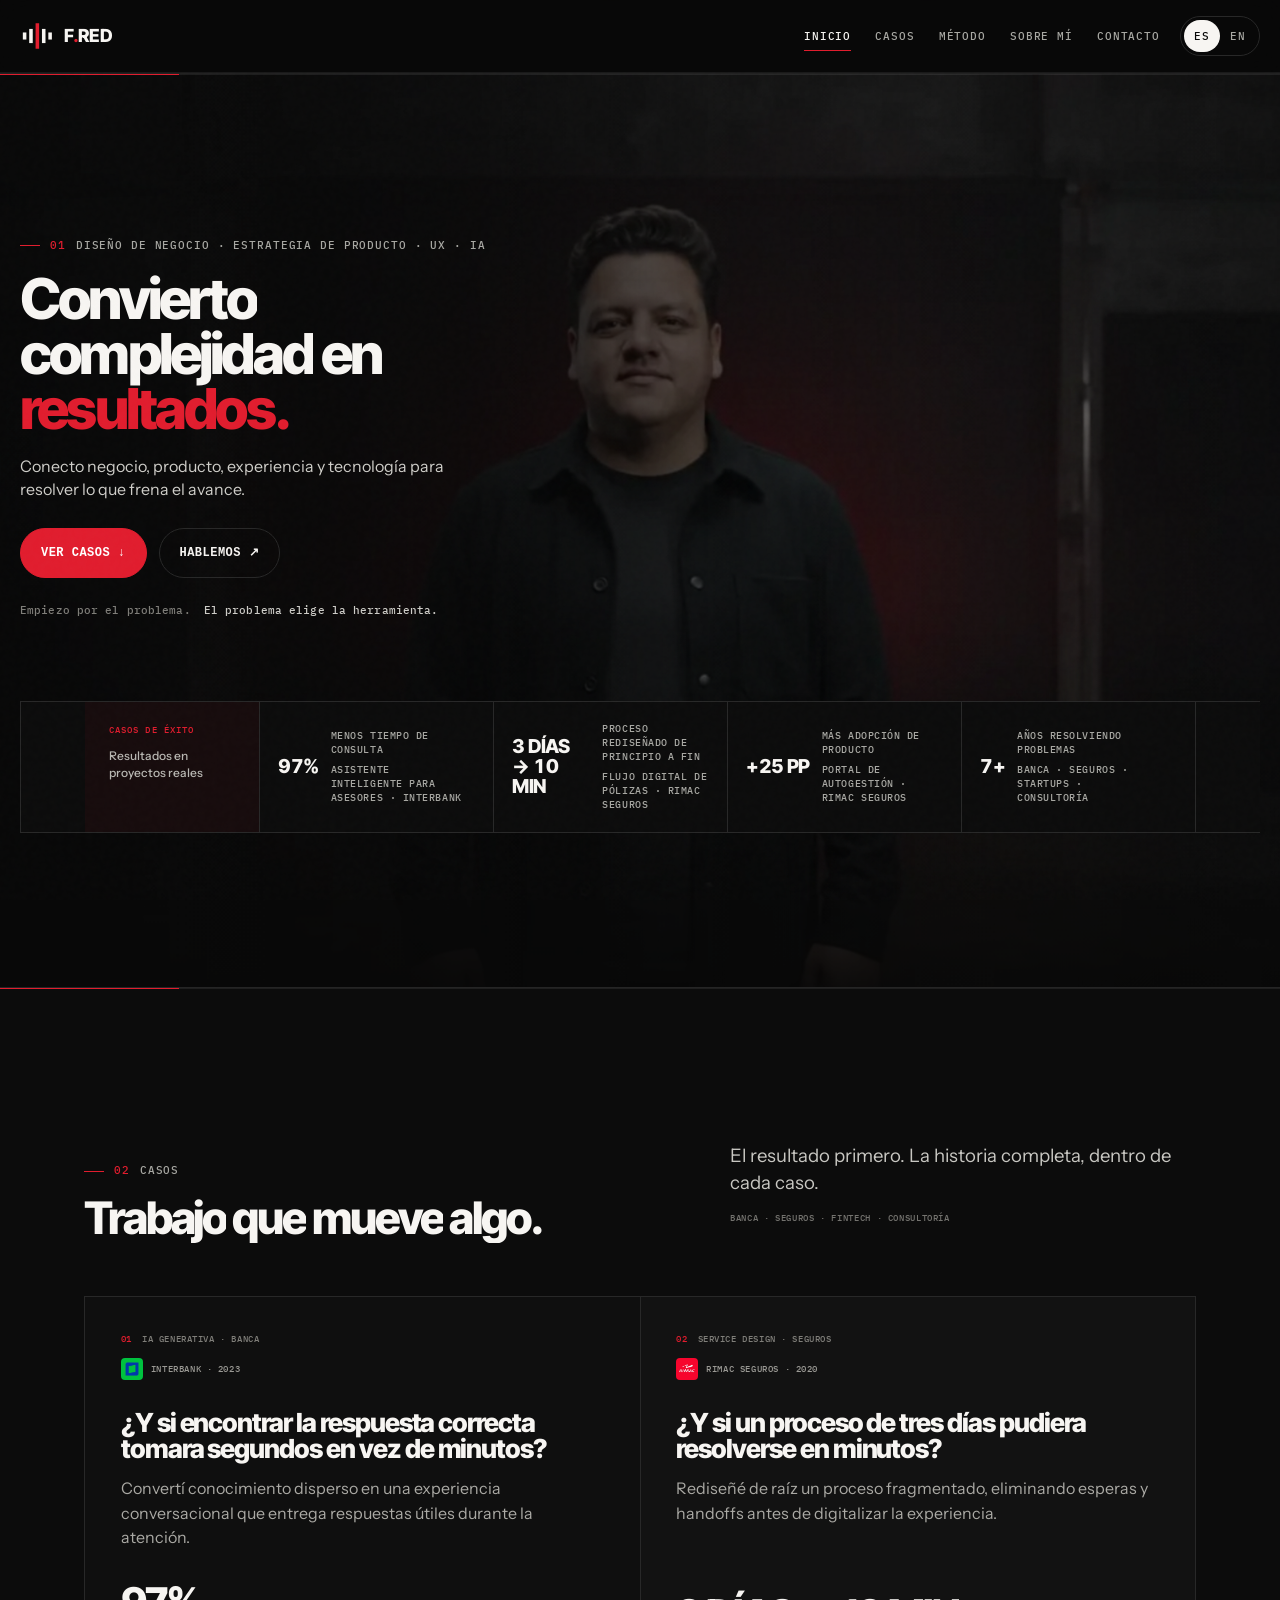
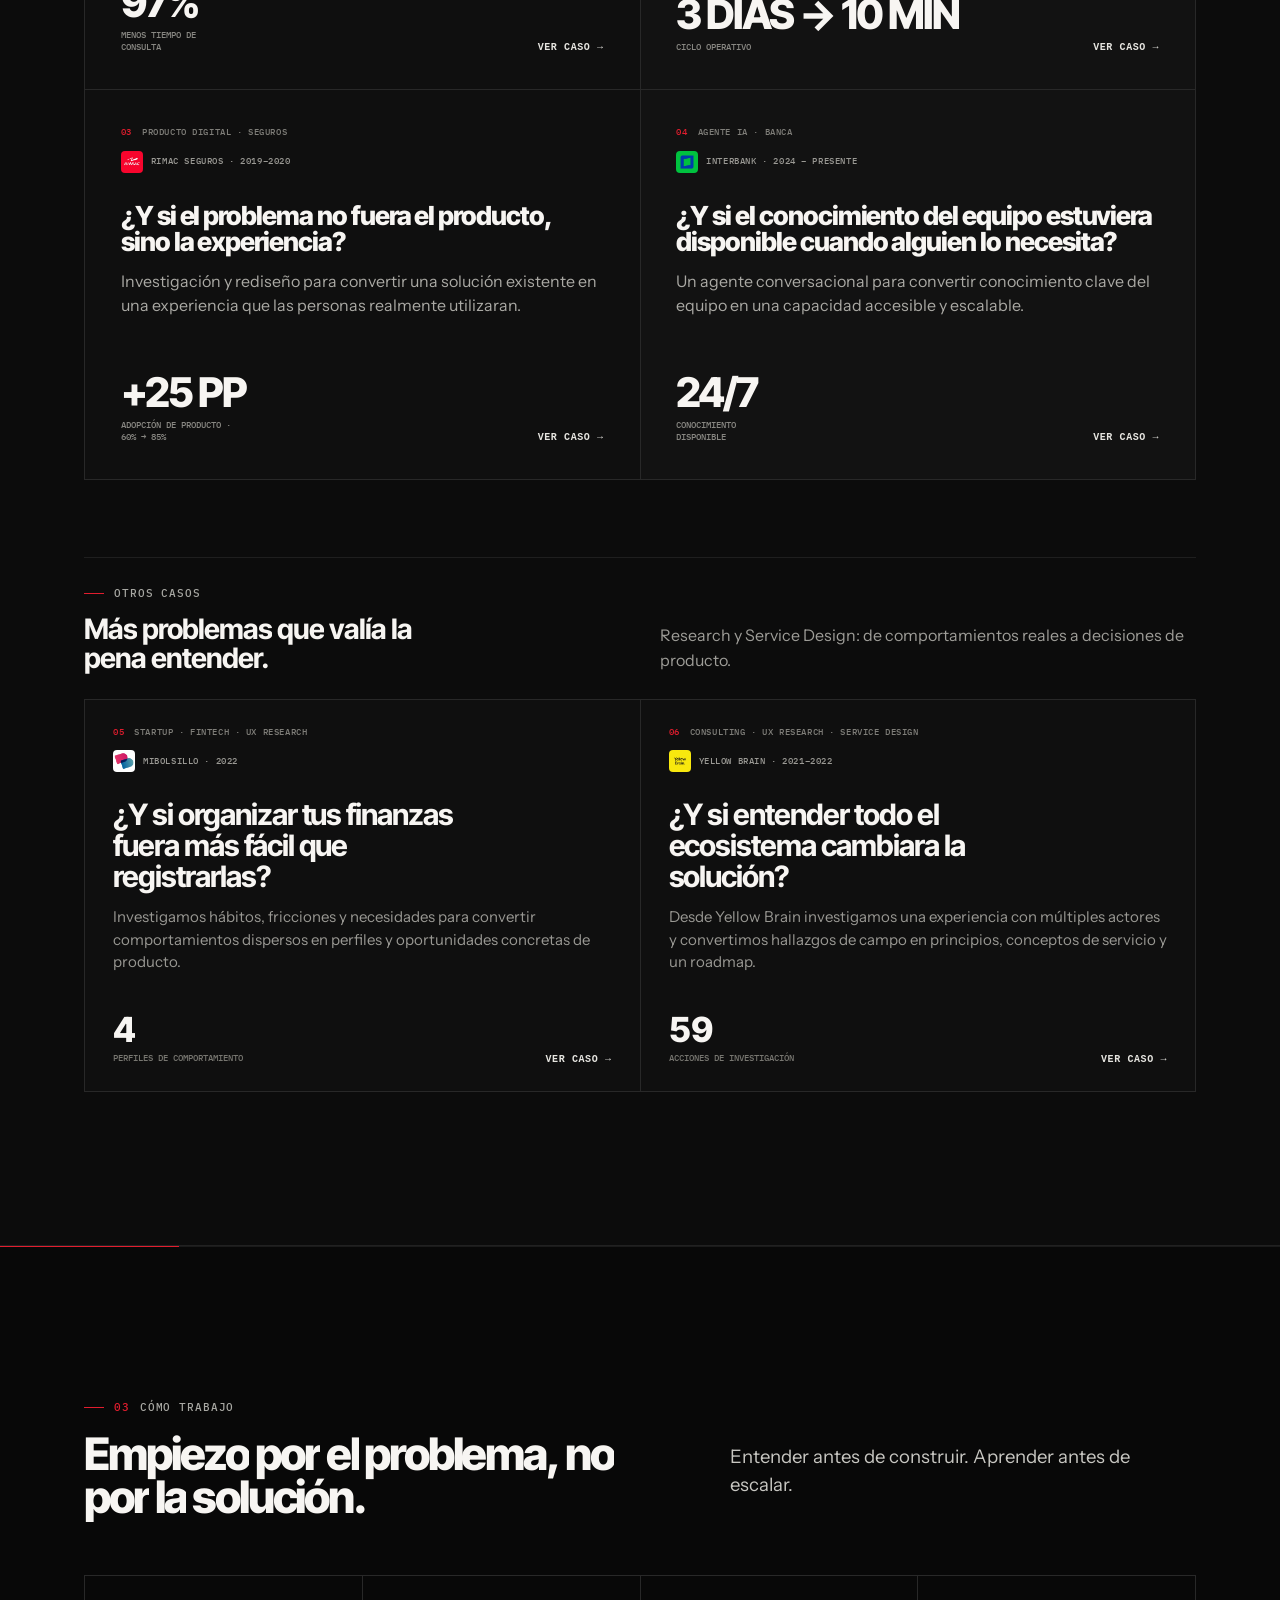
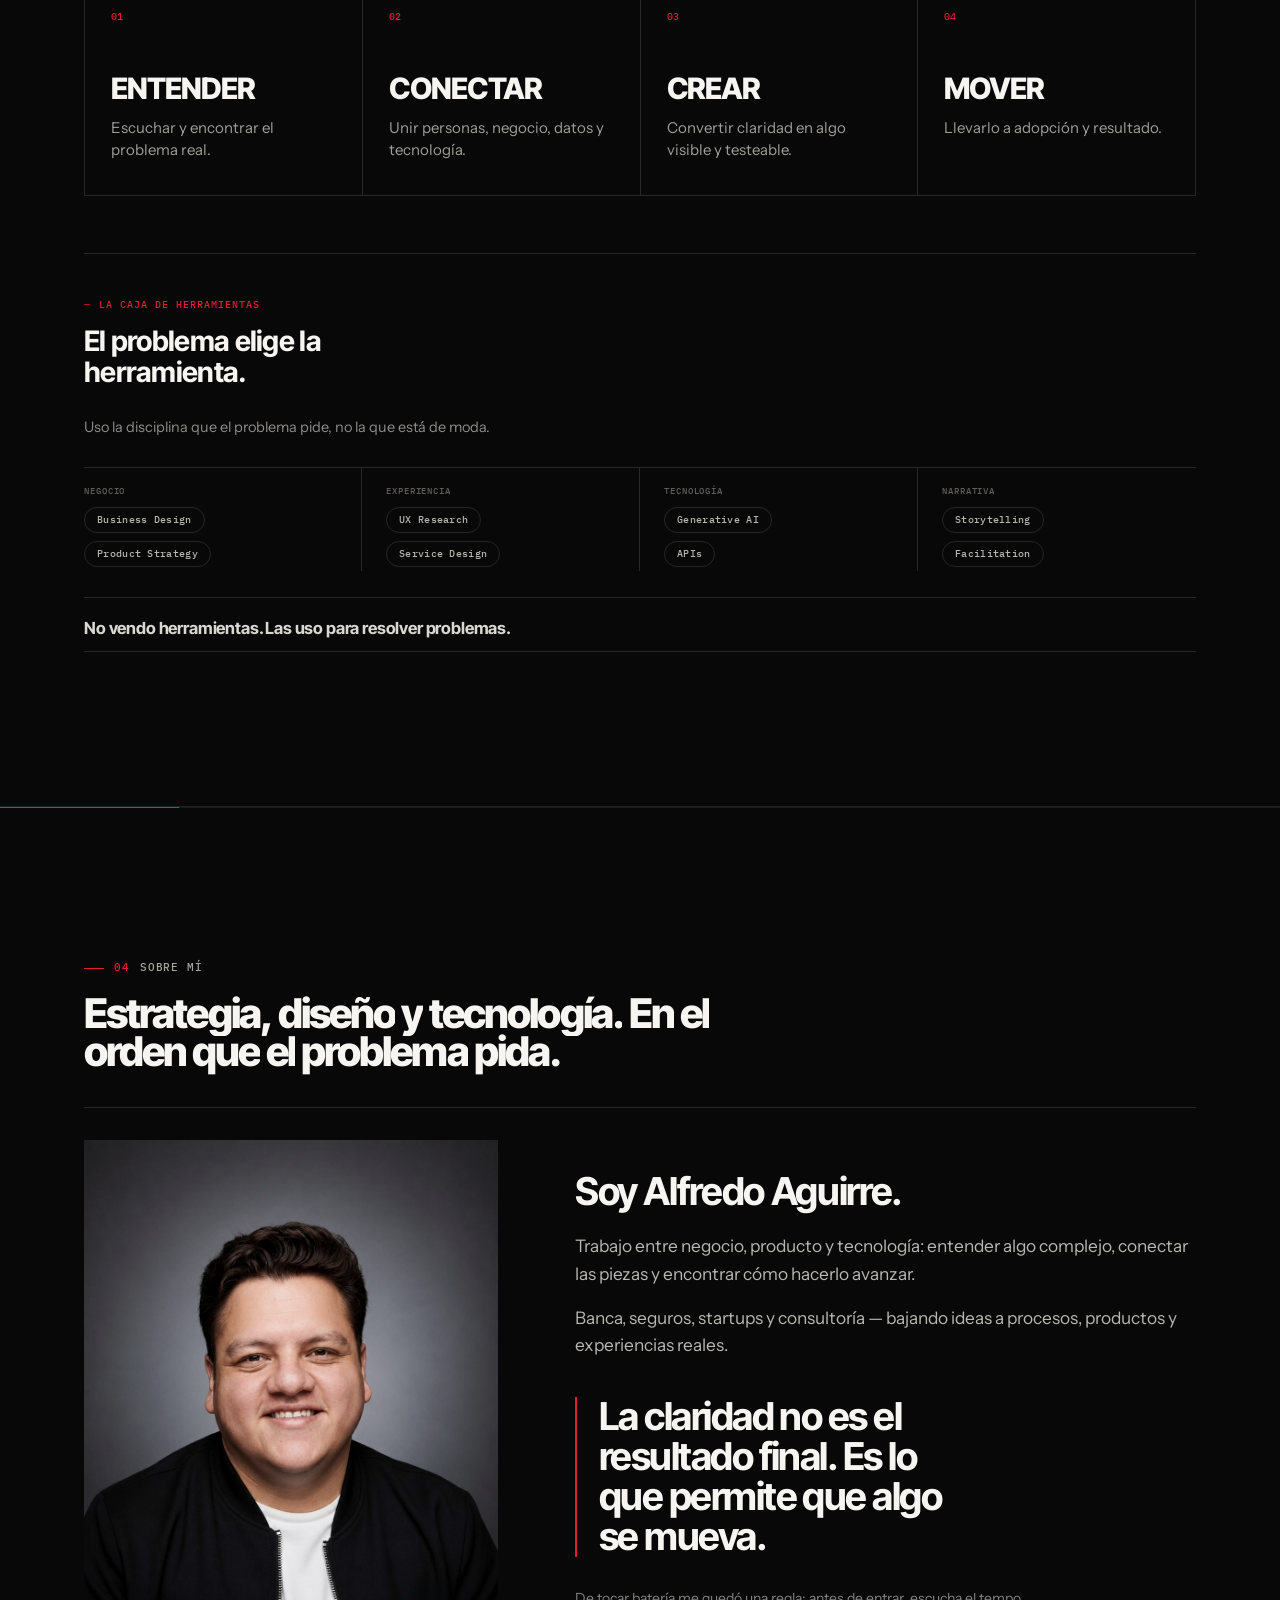
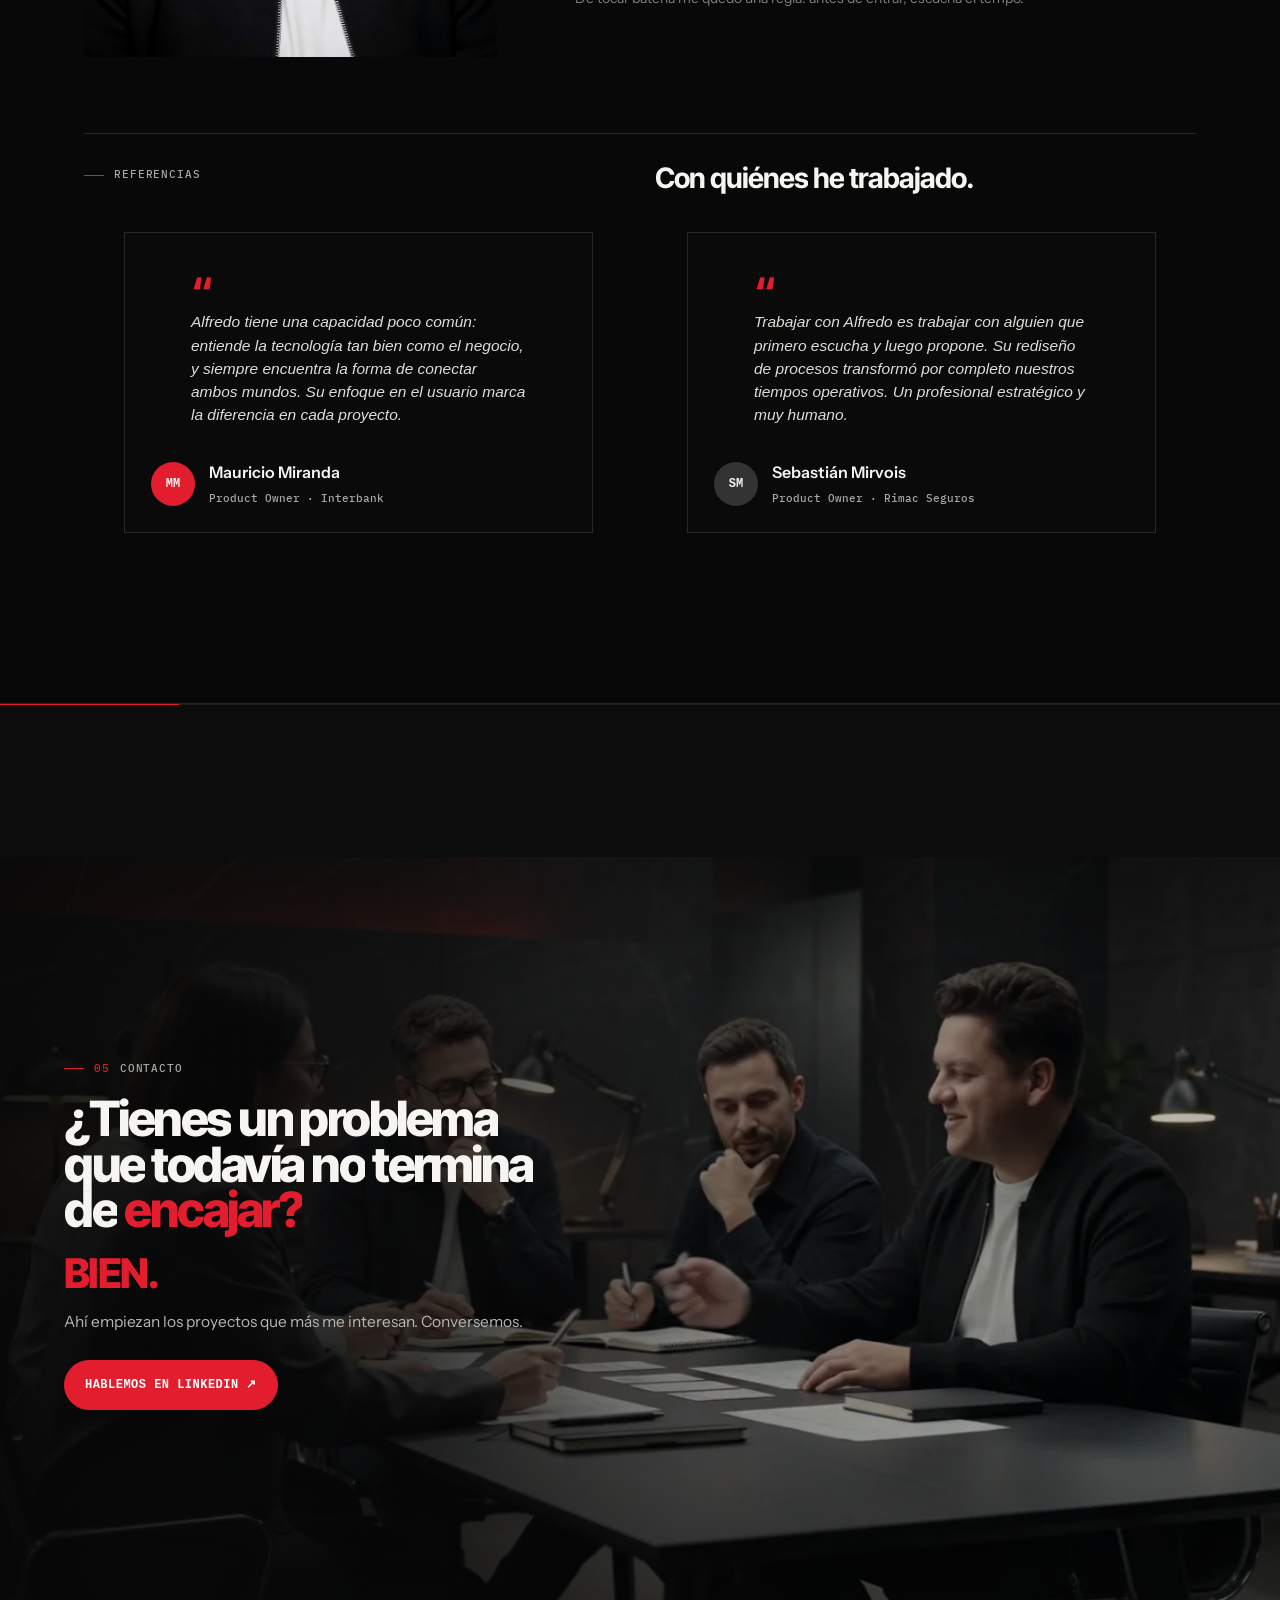
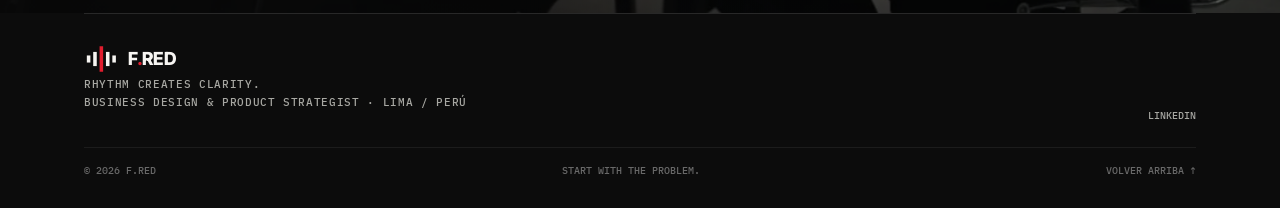
==== commit fae19a3b: "Add files via upload" ====
--- a/index.html
+++ b/index.html
@@ -4,25 +4,23 @@
   <meta charset="utf-8">
   <meta name="viewport" content="width=device-width,initial-scale=1,viewport-fit=cover">
   <title>F.RED — Alfredo Aguirre | Business Design & Product Strategist</title>
-  <meta name="description" content="Business Design & Product Strategist focused on turning complex business, product and technology problems into clear experiences, strategies and solutions.">
+  <meta name="description" content="Business Design, Product Strategy, UX and AI. Selected work by Alfredo Aguirre turning complex problems into measurable business and product outcomes.">
   <meta name="author" content="Alfredo Aguirre">
   <meta name="theme-color" content="#080808">
   <link rel="canonical" href="https://alguifo30.github.io/Portfolio_Alfredo_Aguirre/">
   <meta property="og:type" content="website">
   <meta property="og:site_name" content="F.RED">
-  <meta property="og:title" content="F.RED — I turn complexity into movement.">
-  <meta property="og:description" content="Business Design & Product Strategy. Rhythm creates clarity.">
+  <meta property="og:title" content="F.RED — Turn complexity into movement.">
+  <meta property="og:description" content="Business Design · Product Strategy · UX · AI. Work, outcomes and the thinking behind them.">
   <link rel="icon" href="assets/brand/favicon.svg" type="image/svg+xml">
   <link rel="preconnect" href="https://fonts.googleapis.com">
   <link rel="preconnect" href="https://fonts.gstatic.com" crossorigin>
   <link rel="stylesheet" href="https://fonts.googleapis.com/css2?family=IBM+Plex+Mono:wght@400;500;600&family=Instrument+Sans:wght@400;500;600&family=Inter+Tight:wght@700;800;900&display=swap">
   <link rel="stylesheet" href="css/styles.css">
-  <link rel="stylesheet" href="css/transitions.css">
   <link rel="stylesheet" href="css/refine.css">
-  <link rel="stylesheet" href="css/other-work.css">
-  <script type="application/ld+json">{"@context":"https://schema.org","@type":"Person","name":"Alfredo Aguirre","alternateName":"F.RED","jobTitle":"Business Design & Product Strategist","url":"https://alguifo30.github.io/Portfolio_Alfredo_Aguirre/","address":{"@type":"PostalAddress","addressLocality":"Lima","addressCountry":"PE"},"sameAs":["https://linkedin.com/in/alfredo-aguirre-fonseca-49946932"],"knowsAbout":["Business Design","Product Strategy","UX","Service Design","Generative AI","AI Agents","Storytelling"]}</script>
+  <script type="application/ld+json">{"@context":"https://schema.org","@type":"Person","name":"Alfredo Aguirre","alternateName":"F.RED","jobTitle":"Business Design & Product Strategist","url":"https://alguifo30.github.io/Portfolio_Alfredo_Aguirre/","address":{"@type":"PostalAddress","addressLocality":"Lima","addressCountry":"PE"},"sameAs":["https://linkedin.com/in/alfredo-aguirre-fonseca-49946932"],"knowsAbout":["Business Design","Product Strategy","UX Research","Service Design","Generative AI","AI Agents","Storytelling"]}</script>
 </head>
-<body class="is-loading">
+<body class="is-loading v25-sales">
 <div class="site-loader" id="site-loader" role="status" aria-live="polite" aria-label="Cargando portafolio">
   <div class="site-loader__inner">
     <svg class="site-loader__mark" viewBox="0 0 48 48" aria-hidden="true"><rect x="4" y="19" width="5" height="10" fill="currentColor"/><rect x="13" y="14" width="5" height="20" fill="currentColor"/><rect x="22" y="6" width="5" height="36" fill="#E11D2E"/><rect x="31" y="14" width="5" height="20" fill="currentColor"/><rect x="40" y="19" width="5" height="10" fill="currentColor"/></svg>
@@ -35,14 +33,14 @@
 <div class="progress" aria-hidden="true"></div><div class="noise" aria-hidden="true"></div>
 
 <nav class="nav" aria-label="Principal"><div class="wrap nav__inner">
-  <a class="brand" href="#top" aria-label="F.RED, inicio">
+  <a class="brand" href="#home" aria-label="F.RED, inicio">
     <svg class="mark" viewBox="0 0 48 48" aria-hidden="true"><rect x="4" y="19" width="5" height="10" fill="currentColor"/><rect x="13" y="14" width="5" height="20" fill="currentColor"/><rect x="22" y="6" width="5" height="36" fill="#E11D2E"/><rect x="31" y="14" width="5" height="20" fill="currentColor"/><rect x="40" y="19" width="5" height="10" fill="currentColor"/></svg>
     <span>F<span class="dot">.</span>RED</span>
   </a>
   <div class="nav__links" id="nav-links">
-    <a href="#why" data-i18n="nav.why">POR QUÉ</a>
+    <a href="#home" data-i18n="nav.home">INICIO</a>
+    <a href="#work" data-i18n="nav.work">CASOS</a>
     <a href="#method" data-i18n="nav.method">MÉTODO</a>
-    <a href="#work" data-i18n="nav.work">CASOS</a>
     <a href="#about" data-i18n="nav.about">SOBRE MÍ</a>
     <a href="#contact" data-i18n="nav.contact">CONTACTO</a>
   </div>
@@ -51,188 +49,144 @@
 </div></nav>
 
 <main id="main">
-<!-- 01 · POR QUÉ / WHY -->
-<section id="why" data-main-section="01" data-chapter-name="WHY">
-  <header class="hero hero--cinematic" id="top">
-    <video class="hero__video" data-hero-video data-chapter-video autoplay muted loop playsinline webkit-playsinline preload="auto" poster="assets/videos/posters/fred-presence.webp" disablepictureinpicture controlslist="nodownload noplaybackrate noremoteplayback">
+<section class="sales-hero sales-hero--film" id="home" data-main-section="01">
+  <div class="film-bed" aria-hidden="true">
+    <video data-hero-video data-chapter-video autoplay muted loop playsinline webkit-playsinline preload="auto" poster="assets/videos/posters/fred-presence.webp" disablepictureinpicture controlslist="nodownload noplaybackrate noremoteplayback">
       <source src="assets/videos/fred-presence.mp4" type="video/mp4">
     </video>
-    <div class="hero__shade" aria-hidden="true"></div>
-    <div class="wrap hero__cinematic-grid">
-      <div class="hero__meta reveal in">
-        <p class="kicker hero__film-label" data-i18n="hero.filmLabel">01 / POR QUÉ</p>
-        <p class="kicker" data-i18n="hero.kicker">DISEÑO DE NEGOCIO + ESTRATEGIA DE PRODUCTO</p>
-        <h1 class="display display-xl" data-i18n-html="hero.title">CONVIERTO<br>COMPLEJIDAD<br>EN <span class="red">MOVIMIENTO.</span></h1>
-        <p class="hero__sub" data-i18n="hero.sub"></p>
-        <p class="hero__tagline" data-i18n="hero.tagline">EL RITMO CREA CLARIDAD.</p>
-        <div class="tag-row">
-          <span class="tag" data-i18n="hero.tag.business">DISEÑO DE NEGOCIO</span><span class="tag" data-i18n="hero.tag.product">PRODUCTO</span><span class="tag">UX</span><span class="tag" data-i18n="hero.tag.ai">IA</span><span class="tag" data-i18n="hero.tag.story">STORYTELLING</span>
-        </div>
-        <div class="hero__actions"><a class="btn btn--red" href="#work" data-i18n="hero.cta1">VER MIS CASOS ↓</a></div>
-      </div>
-      <div class="hero__signature-note" data-i18n="hero.signature">DONDE OTROS VEN RUIDO · YO ENCUENTRO EL RITMO.</div>
+    <span class="film-bed__scrim"></span>
+  </div>
+
+  <div class="wrap sales-hero__copy reveal in">
+    <p class="eyebrow"><b>01</b> <span data-i18n="hero.eyebrow">DISEÑO DE NEGOCIO · ESTRATEGIA DE PRODUCTO · UX · IA</span></p>
+    <h1 class="sales-hero__title" data-i18n-html="hero.title">Convierto complejidad en <span class="red">resultados.</span></h1>
+    <p class="sales-hero__lead" data-i18n="hero.lead">Conecto negocio, producto, experiencia y tecnología para resolver lo que frena el avance.</p>
+    <div class="sales-hero__actions">
+      <a class="btn btn--red" href="#work" data-i18n="hero.ctaWork">VER CASOS ↓</a>
+      <a class="btn btn--ghost" data-contact="linkedin" target="_blank" rel="noopener" data-i18n="hero.ctaTalk">HABLEMOS ↗</a>
     </div>
-    <button class="film-toggle film-toggle--hero" type="button" data-film-toggle aria-label="Pausar video">PAUSE</button>
-    <p class="hero__scroll" data-i18n="hero.scroll">DESLIZA PARA SEGUIR EL RITMO</p>
-  </header>
+    <p class="sales-hero__principle"><span data-i18n="hero.principle">Empiezo por el problema.</span> <strong data-i18n="hero.principle2">El problema elige la herramienta.</strong></p>
+  </div>
 
-  <div class="why-compact surface">
-    <div class="wrap why-compact__grid">
-      <div class="why-compact__intro">
-        <p class="eyebrow reveal"><b>01</b> <span data-i18n="why.eyebrow">POR QUÉ</span></p>
-        <h2 class="display why-compact__title reveal" data-i18n-html="why.title">ME GUSTA<br>RESOLVER<br><span class="red">PROBLEMAS.</span></h2>
-      </div>
-      <div class="why-compact__copy">
-        <p class="body reveal" data-i18n="why.body1"></p>
-        <p class="body reveal" data-i18n="why.body2"></p>
-        <p class="pullquote pullquote--compact reveal" data-i18n="why.pull">CONVERTIR COMPLEJIDAD EN POSIBILIDAD.</p>
-      </div>
-      <ol class="why-points why-points--compact reveal">
-        <li><span>01</span><b data-i18n="why.p1">ENTENDER EL PROBLEMA</b></li>
-        <li><span>02</span><b data-i18n="why.p2">CONECTAR LAS PIEZAS</b></li>
-        <li><span>03</span><b data-i18n="why.p3">HACERLO TANGIBLE</b></li>
-        <li><span>04</span><b data-i18n="why.p4">GENERAR MOVIMIENTO</b></li>
-      </ol>
+  <!-- The proof line: each number now says which project and which client
+       it came from, so it reads as evidence rather than decoration. -->
+  <div class="wrap result-strip reveal in" aria-label="Resultados en proyectos reales">
+    <div class="result-strip__head">
+      <p class="result-strip__eyebrow" data-i18n="proof.eyebrow">CASOS DE ÉXITO</p>
+      <p class="result-strip__title" data-i18n="proof.title">Resultados en proyectos reales</p>
+    </div>
+    <div class="result-strip__item">
+      <strong>97%</strong>
+      <span class="result-strip__label" data-i18n="hero.m1">menos tiempo de consulta</span>
+      <span class="result-strip__ctx" data-i18n="proof.c1">Asistente inteligente para asesores · Interbank</span>
+    </div>
+    <div class="result-strip__item">
+      <strong>3 DÍAS <em>→</em> 10 MIN</strong>
+      <span class="result-strip__label" data-i18n="hero.m2">proceso rediseñado de principio a fin</span>
+      <span class="result-strip__ctx" data-i18n="proof.c2">Flujo digital de pólizas · Rimac Seguros</span>
+    </div>
+    <div class="result-strip__item">
+      <strong>+25 PP</strong>
+      <span class="result-strip__label" data-i18n="hero.m3">más adopción de producto</span>
+      <span class="result-strip__ctx" data-i18n="proof.c3">Portal de autogestión · Rimac Seguros</span>
+    </div>
+    <div class="result-strip__item">
+      <strong>7+</strong>
+      <span class="result-strip__label" data-i18n="hero.m4">años resolviendo problemas</span>
+      <span class="result-strip__ctx" data-i18n="proof.c4">Banca · Seguros · Startups · Consultoría</span>
     </div>
   </div>
 </section>
 
-<!-- 02 · MÉTODO / METHOD -->
-<section class="section chapter chapter--dark" id="method" data-main-section="02" data-chapter-name="METHOD">
-  <figure class="film chapter-film chapter-film--section-start chapter-film--clarity film--full reveal" aria-label="Video de claridad y método">
-    <video autoplay muted loop playsinline webkit-playsinline preload="metadata" poster="assets/videos/posters/fred-clarity.webp" disablepictureinpicture controlslist="nodownload noplaybackrate noremoteplayback" data-chapter-video><source src="assets/videos/fred-clarity.mp4" type="video/mp4"></video>
-    <figcaption class="film__overlay film__overlay--safe-left">
-      <span class="film__label" data-i18n="method.filmLabel">02 / MÉTODO</span>
-      <span class="film__copy" data-i18n-html="method.filmCopy">DE LA COMPLEJIDAD<br>A LA <span class="red">CLARIDAD.</span></span>
-      <span class="method-film__stage" data-method-stage data-i18n="method.stage">ENTENDER → CONECTAR → CREAR → MOVER → APRENDER</span>
-    </figcaption>
-    <button class="film-toggle" type="button" data-film-toggle aria-label="Pausar video">PAUSE</button>
-  </figure>
-  <div class="wrap chapter__content">
-    <div class="method-intro">
-      <div>
-        <p class="eyebrow reveal"><b>02</b> <span data-i18n="method.eyebrow">CÓMO TRABAJO</span></p>
-        <h2 class="display display-lg reveal" data-i18n-html="method.title">ENCUENTRA EL<br><span class="red">RITMO.</span></h2>
-        <p class="lead reveal" data-i18n="method.lead"></p>
+<section class="section sales-work" id="work" data-main-section="02">
+  <div class="wrap">
+    <header class="sales-section-head">
+      <div><p class="eyebrow reveal"><b>02</b> <span data-i18n="work.eyebrow">CASOS</span></p><h2 class="sales-section-title reveal" data-i18n-html="work.title">Trabajo que<br><span class="red">mueve algo.</span></h2></div>
+      <div class="sales-section-intro"><p data-i18n="work.lead">Resultados primero. La historia completa vive dentro de cada caso.</p><p class="mono-note" data-i18n="work.note">4 CASOS PRINCIPALES · BANCA + SEGUROS</p></div>
+    </header>
+    <div class="sales-case-grid" id="work-list"></div>
+
+    <div class="other-work-head reveal">
+      <div><p class="eyebrow"><span data-i18n="work.otherEyebrow">OTROS CASOS</span></p><h3 data-i18n="work.otherTitle">Más problemas que valía la pena entender.</h3></div>
+      <p data-i18n="work.otherLead">Research y Service Design para convertir comportamientos, fricciones y necesidades en decisiones de producto y servicio.</p>
+    </div>
+    <div class="other-case-grid" id="other-work-list"></div>
+  </div>
+</section>
+
+<section class="section sales-method" id="method" data-main-section="03">
+  <div class="wrap">
+    <header class="sales-section-head sales-section-head--method">
+      <div><p class="eyebrow reveal"><b>03</b> <span data-i18n="method.eyebrow">CÓMO TRABAJO</span></p><h2 class="sales-section-title reveal" data-i18n-html="method.title">No empiezo con la solución.<br><span class="red">Empiezo con el problema.</span></h2></div>
+      <p class="sales-section-intro reveal" data-i18n="method.lead">No fuerzo frameworks. Sigo un ritmo simple para entender antes de construir y aprender antes de escalar.</p>
+    </header>
+    <div class="method-fast reveal">
+      <article><span>01</span><h3 data-i18n="method.s1">ENTENDER</h3><p data-i18n="method.s1body">Escuchar, observar y encontrar el problema real.</p></article>
+      <article><span>02</span><h3 data-i18n="method.s2">CONECTAR</h3><p data-i18n="method.s2body">Unir personas, negocio, datos y tecnología.</p></article>
+      <article><span>03</span><h3 data-i18n="method.s3">CREAR</h3><p data-i18n="method.s3body">Convertir claridad en algo visible y testeable.</p></article>
+      <article><span>04</span><h3 data-i18n="method.s4">MOVER</h3><p data-i18n="method.s4body">Llevar la solución a adopción, aprendizaje y resultado.</p></article>
+    </div>
+    <div class="tool-band reveal">
+      <p class="tool-band__eyebrow"><b>—</b> <span data-i18n="method.toolNum">LA CAJA DE HERRAMIENTAS</span></p>
+      <div class="tool-band__head">
+        <h3 data-i18n="method.toolEyebrow">El problema elige la herramienta.</h3>
+        <p data-i18n="method.toolLead">Uso la disciplina que el problema necesita, no la que está de moda.</p>
       </div>
-      <p class="method-loop reveal" data-i18n="method.loop">ENTENDER → CONECTAR → CREAR → MOVER → APRENDER ↻</p>
-    </div>
-    <div class="method-layout"><div class="method-steps">
-      <article class="step active" data-step="UNDERSTAND"><span class="step__num" data-i18n="method.s1.num">01 / ENTENDER</span><h3 data-i18n="method.s1.title">ENCUENTRA EL PROBLEMA REAL.</h3><p data-i18n="method.understand"></p><span class="step__acts-text" data-i18n="method.s1.actions">ESCUCHAR · OBSERVAR · PREGUNTAR · INVESTIGAR</span><span class="step__q" data-i18n="method.s1.q">¿QUÉ PROBLEMA ESTAMOS RESOLVIENDO REALMENTE?</span></article>
-      <article class="step" data-step="CONNECT"><span class="step__num" data-i18n="method.s2.num">02 / CONECTAR</span><h3 data-i18n="method.s2.title">ENCUENTRA EL PATRÓN.</h3><p data-i18n="method.connect"></p><span class="step__acts-text" data-i18n="method.s2.actions">PERSONAS · NEGOCIO · DATOS · TECNOLOGÍA</span><span class="step__q" data-i18n="method.s2.q">EL RITMO CREA CLARIDAD.</span></article>
-      <article class="step" data-step="CREATE"><span class="step__num" data-i18n="method.s3.num">03 / CREAR</span><h3 data-i18n="method.s3.title">HAZLO TANGIBLE.</h3><p data-i18n="method.create"></p><span class="step__acts-text" data-i18n="method.s3.actions">IDEA · HIPÓTESIS · PROTOTIPO · PRODUCTO</span><span class="step__q" data-i18n="method.s3.q">NO SOLO LO PIENSES. HAZLO.</span></article>
-      <article class="step" data-step="MOVE"><span class="step__num" data-i18n="method.s4.num">04 / MOVER</span><h3 data-i18n="method.s4.title">CONVIERTE IDEAS EN CAMBIO.</h3><p data-i18n="method.move"></p><span class="step__acts-text" data-i18n="method.s4.actions">PROBAR · APRENDER · COMUNICAR · ITERAR · ESCALAR</span><span class="step__q" data-i18n="method.s4.q">MOVER → APRENDER → VOLVER A MOVER.</span></article>
-    </div></div>
-    <div class="capabilities">
-      <p class="eyebrow reveal"><b>02.5</b> <span data-i18n="method.capEyebrow">CAPACIDADES</span></p>
-      <h3 class="cap-title reveal" data-i18n-html="method.capTitle">EL PROBLEMA ELIGE LA HERRAMIENTA<span class="red">.</span></h3>
-      <p class="lead reveal" data-i18n="method.cap"></p>
-      <div class="cap-grid reveal">
-        <div class="cap"><h3 data-i18n="cap.business">NEGOCIO</h3><ul><li>Business Design</li><li>Business Analysis</li><li>Strategy</li><li>Process Design</li></ul></div>
-        <div class="cap"><h3 data-i18n="cap.product">PRODUCTO</h3><ul><li>Product Strategy</li><li>Discovery</li><li>Ownership</li><li>Roadmaps</li><li>MVP</li></ul></div>
-        <div class="cap"><h3 data-i18n="cap.experience">EXPERIENCIA</h3><ul><li>UX</li><li>UX Research</li><li>Design Thinking</li><li>Service Design</li><li>Prototyping</li></ul></div>
-        <div class="cap"><h3 data-i18n="cap.technology">TECNOLOGÍA</h3><ul><li>Generative AI</li><li>AI Agents</li><li>Automation</li><li>APIs</li><li>Conversational Experiences</li></ul></div>
-        <div class="cap"><h3 data-i18n="cap.story">NARRATIVA</h3><ul><li>Storytelling</li><li>Facilitation</li><li>Executive Communication</li><li>Visual Thinking</li><li>Product Narratives</li></ul></div>
+      <div class="tool-band__groups">
+        <div class="tool-group"><span data-i18n="method.g1">Negocio</span><div class="tool-group__tags"><span>Business Design</span><span>Product Strategy</span></div></div>
+        <div class="tool-group"><span data-i18n="method.g2">Experiencia</span><div class="tool-group__tags"><span>UX Research</span><span>Service Design</span></div></div>
+        <div class="tool-group"><span data-i18n="method.g3">Tecnología</span><div class="tool-group__tags"><span>Generative AI</span><span>APIs</span></div></div>
+        <div class="tool-group"><span data-i18n="method.g4">Narrativa</span><div class="tool-group__tags"><span>Storytelling</span><span>Facilitation</span></div></div>
       </div>
-      <p class="cap-close reveal" data-i18n="method.close">NO VENDO HERRAMIENTAS. LAS USO PARA RESOLVER PROBLEMAS.</p>
+      <p class="tool-band__close" data-i18n="method.toolClose">No vendo herramientas. Las uso para resolver problemas.</p>
     </div>
   </div>
 </section>
 
-<!-- 03 · CASOS / WORK -->
-<section class="section chapter chapter--surface" id="work" data-main-section="03" data-chapter-name="WORK">
-  <figure class="film chapter-film chapter-film--section-start chapter-film--work film--full reveal" aria-label="Video de casos y trabajo">
-    <video autoplay muted loop playsinline webkit-playsinline preload="metadata" poster="assets/videos/posters/fred-work.webp" disablepictureinpicture controlslist="nodownload noplaybackrate noremoteplayback" data-chapter-video><source src="assets/videos/fred-work.mp4" type="video/mp4"></video>
-    <figcaption class="film__overlay film__overlay--safe-right">
-      <span class="film__label" data-i18n="work.filmLabel">03 / CASOS</span>
-      <span class="film__copy" data-i18n-html="work.filmCopy">PRIMERO LA HISTORIA.<br><span class="red">EL TRABAJO ES LA PRUEBA.</span></span>
-      <span class="film__close" data-i18n="work.filmClose">PROBLEMAS REALES · DECISIONES REALES · RESULTADOS MEDIBLES</span>
-    </figcaption>
-    <button class="film-toggle" type="button" data-film-toggle aria-label="Pausar video">PAUSE</button>
-  </figure>
-  <div class="wrap chapter__content chapter__content--work">
-    <div class="work-intro work-intro--compact">
-      <div><p class="eyebrow reveal"><b>03</b> <span data-i18n="work.eyebrow">CASOS SELECCIONADOS</span></p><h2 class="display work-intro__title reveal" data-i18n-html="work.title">PREGUNTAS<br>QUE VALE LA PENA<br><span class="red">RESOLVER.</span></h2></div>
-      <div><p class="lead reveal" data-i18n="work.lead"></p><p class="kicker reveal" data-i18n="work.kicker">4 CASOS CLAVE · INTERBANK + RIMAC SEGUROS</p></div>
+<section class="section sales-about" id="about" data-main-section="04">
+  <div class="wrap">
+    <header class="sales-section-head sales-section-head--about">
+      <div><p class="eyebrow reveal"><b>04</b> <span data-i18n="about.eyebrow">SOBRE MÍ</span></p><h2 class="sales-section-title reveal" data-i18n-html="about.title">Estrategia cuando hace falta.<br>Diseño cuando ayuda.<br><span class="red">Tecnología cuando mueve algo.</span></h2></div>
+    </header>
+    <div class="about-sales-grid">
+      <figure class="about-sales-photo reveal"><img src="assets/images/alfredo-about.jpeg" alt="Alfredo Aguirre"></figure>
+      <div class="about-sales-copy reveal">
+        <h3 data-i18n="about.name">Soy Alfredo Aguirre.</h3>
+        <p data-i18n="about.body1">Trabajo en la intersección entre negocio, producto, experiencia y tecnología. Mi trabajo es entender algo complejo, conectar las piezas y encontrar una manera clara de hacerlo avanzar.</p>
+        <p data-i18n="about.body2">He trabajado en banca, seguros, startups y consultoría, combinando pensamiento estratégico con capacidad de bajar las ideas a procesos, productos y experiencias reales.</p>
+        <blockquote data-i18n="about.quote">La claridad no es el resultado final. Es lo que permite que algo se mueva.</blockquote>
+        <p class="about-sales-note" data-i18n="about.note">La música también me dejó una regla que llevo al trabajo: antes de entrar, hay que escuchar el tempo. Encontrar el ritmo correcto hace que cada pieza sume al conjunto.</p>
+      </div>
     </div>
-    <div class="work-list work-editorial" id="work-list"></div>
 
-    <div class="work-other">
-      <div class="work-other__head">
-        <p class="eyebrow reveal"><span data-i18n="workOther.eyebrow">OTROS CASOS</span></p>
-        <h3 class="display work-other__title reveal" data-i18n-html="workOther.title">OTRAS PREGUNTAS<br>QUE VALÍA LA PENA<br><span class="red">RESOLVER.</span></h3>
-        <p class="lead reveal" data-i18n="workOther.lead"></p>
-      </div>
-      <div class="work-other__grid" id="work-other-list"></div>
-    </div>
+    
+
+    <div class="proof-head reveal"><p class="eyebrow"><span data-i18n="test.eyebrow">REFERENCIAS</span></p><h3 data-i18n="test.title">Con quiénes he trabajado.</h3></div>
+    <div class="testi-grid testi-grid--sales" id="testimonials"></div>
   </div>
 </section>
 
-<!-- 04 · SOBRE MÍ / ABOUT (impact as proof) -->
-<section class="section chapter chapter--dark" id="about" data-main-section="04" data-chapter-name="ABOUT">
-  <figure class="film chapter-film chapter-film--section-start chapter-film--impact impact-film film--full reveal" aria-label="Video de impacto">
-    <video autoplay muted loop playsinline webkit-playsinline preload="metadata" poster="assets/videos/posters/fred-impact.webp" disablepictureinpicture controlslist="nodownload noplaybackrate noremoteplayback" data-chapter-video><source src="assets/videos/fred-impact.mp4" type="video/mp4"></video>
-    <figcaption class="film__overlay film__overlay--safe-left">
-      <span class="film__label" data-i18n="impact.filmLabel">04 / SOBRE MÍ</span>
-      <span class="film__copy" data-i18n-html="impact.filmCopy">LA CLARIDAD SE CONVIERTE<br>EN <span class="red">IMPACTO.</span></span>
-      <span class="film__close" data-i18n="impact.filmClose">PROBLEMA → ENTENDIMIENTO → DISEÑO → TECNOLOGÍA → IMPACTO</span>
-    </figcaption>
-    <button class="film-toggle" type="button" data-film-toggle aria-label="Pausar video">PAUSE</button>
-  </figure>
-  <div class="wrap chapter__content">
-    <div class="section-head section-head--compact"><p class="eyebrow reveal"><span data-i18n="impact.eyebrow">IMPACTO</span></p><div class="section-head__copy"><h2 class="display impact-title reveal" data-i18n-html="impact.title">LA CLARIDAD<br>DEBE MOVER<br><span class="red">ALGO.</span></h2><p class="lead reveal" data-i18n="impact.lead"></p></div></div>
-    <div class="metrics reveal">
-      <div class="metric"><span class="metric__v">97%</span><span class="metric__l" data-i18n="impact.m1">MENOS TIEMPO DE CONSULTA</span></div>
-      <div class="metric"><span class="metric__v">99%+</span><span class="metric__l" data-i18n="impact.m2">MENOS TIEMPO OPERATIVO</span></div>
-      <div class="metric"><span class="metric__v">60→85%</span><span class="metric__l" data-i18n="impact.m3">ADOPCIÓN DE LA HERRAMIENTA</span></div>
-      <div class="metric"><span class="metric__v">24/7</span><span class="metric__l" data-i18n="impact.m4">CONOCIMIENTO SIEMPRE DISPONIBLE</span></div>
+<section class="section sales-contact" id="contact" data-main-section="05">
+  <div class="contact-film-stage">
+    <div class="film-bed" aria-hidden="true">
+      <video data-film-people muted loop playsinline webkit-playsinline preload="none" poster="assets/videos/posters/fred-people.webp" disablepictureinpicture controlslist="nodownload noplaybackrate noremoteplayback">
+        <source src="assets/videos/fred-people.mp4" type="video/mp4">
+      </video>
+      <span class="film-bed__scrim"></span>
     </div>
-    <div class="about-grid about-grid--balanced" id="about-profile">
-      <figure class="about-photo reveal"><img src="assets/images/alfredo-about.jpeg" alt="Alfredo Aguirre"></figure>
-      <div class="about-copy about-copy--balanced">
-        <p class="eyebrow reveal"><span data-i18n="about.eyebrow">SOBRE MÍ</span></p>
-        <h3 class="reveal" data-i18n-html="about.title">HOLA<span class="red">.</span><br>SOY ALFREDO.<br><span class="dim">RESUELVO PROBLEMAS.</span></h3>
-        <p class="body about-lead reveal" data-i18n="about.body"></p>
-        <div class="about-focus reveal">
-          <span data-i18n="about.focusLabel">MI FOCO</span>
-          <p data-i18n="about.focus">ENTENDER · CONECTAR · HACER TANGIBLE · MOVER</p>
-        </div>
-        <aside class="personal-note reveal">
-          <span data-i18n="about.noteLabel">NOTA PERSONAL</span>
-          <p data-i18n="about.note">Tocar batería también me recuerda algo simple: antes de entrar, hay que escuchar el tempo. Esa idea de escuchar, encontrar el momento y sumar al conjunto también aparece en cómo trabajo con equipos.</p>
-        </aside>
+    <div class="wrap contact-sales-grid contact-sales-grid--stacked">
+      <div class="contact-sales-copy reveal">
+        <p class="eyebrow"><b>05</b> <span data-i18n="contact.eyebrow">CONTACTO</span></p>
+        <h2 class="contact-sales-title" data-i18n-html="contact.title">¿Tienes un problema que todavía no termina de <span class="red">encajar?</span></h2>
+        <strong class="contact-sales-good" data-i18n="contact.good">BIEN.</strong>
+        <p class="contact-sales-body" data-i18n="contact.body">Ahí suelen empezar los proyectos que más me interesan. Si necesitas conectar negocio, producto, experiencia o tecnología, conversemos.</p>
+        <a class="btn btn--red" data-contact="linkedin" target="_blank" rel="noopener" data-i18n="contact.cta">HABLEMOS EN LINKEDIN ↗</a>
       </div>
     </div>
   </div>
-</section>
-
-<!-- 05 · CONTACTO / CONTACT (people as proof) -->
-<section class="section chapter chapter--surface" id="contact" data-main-section="05" data-chapter-name="CONTACT">
-  <figure class="film chapter-film chapter-film--section-start chapter-film--people film--full reveal" aria-label="Video de colaboración y personas">
-    <video autoplay muted loop playsinline webkit-playsinline preload="metadata" poster="assets/videos/posters/fred-people.webp" disablepictureinpicture controlslist="nodownload noplaybackrate noremoteplayback" data-chapter-video><source src="assets/videos/fred-people.mp4" type="video/mp4"></video>
-    <figcaption class="film__overlay film__overlay--safe-left">
-      <span class="film__label" data-i18n="people.filmLabel">05 / CONTACTO</span>
-      <span class="film__copy" data-i18n-html="people.filmCopy">EL BUEN TRABAJO<br><span class="red">MUEVE PERSONAS.</span></span>
-      <span class="film__close" data-i18n="people.filmClose">ESCUCHAR · CREAR · AVANZAR JUNTOS</span>
-    </figcaption>
-    <button class="film-toggle" type="button" data-film-toggle aria-label="Pausar video">PAUSE</button>
-  </figure>
-  <div class="wrap chapter__content">
-    <div class="section-head section-head--compact"><p class="eyebrow reveal"><span data-i18n="test.eyebrow">TESTIMONIOS</span></p><div class="section-head__copy"><h2 class="display people-title reveal" data-i18n-html="test.title">PERSONAS CON LAS QUE<br>HE <span class="red">CREADO.</span></h2><p class="lead reveal" data-i18n="test.lead"></p></div></div>
-    <div class="testi-grid" id="testimonials"></div>
-    <p class="principles-line reveal" data-i18n="test.principles">CURIOSIDAD · CLARIDAD · PERSONAS · IMPACTO</p>
-
-    <div class="contact contact--clean">
-      <div class="contact-grid">
-        <div><h3 class="reveal" data-i18n-html="contact.title">¿TIENES UN PROBLEMA<br>QUE TODAVÍA NO<br>TERMINA DE ENCAJAR?<span class="good">BIEN.</span></h3></div>
-        <div class="contact__side"><p class="lead reveal" data-i18n="contact.sub">AHÍ ES DONDE ME GUSTA EMPEZAR.</p><p class="body reveal" data-i18n="contact.body"></p><a class="contact-linkedin reveal" data-contact="linkedin" target="_blank" rel="noopener"><span data-i18n="contact.linkedin">VER LINKEDIN</span><span>↗</span></a></div>
-      </div>
-    </div>
-
-    <footer class="footer"><div class="footer__top"><div><a class="brand" href="#top"><svg class="mark" viewBox="0 0 48 48" aria-hidden="true"><rect x="4" y="19" width="5" height="10" fill="currentColor"/><rect x="13" y="14" width="5" height="20" fill="currentColor"/><rect x="22" y="6" width="5" height="36" fill="#E11D2E"/><rect x="31" y="14" width="5" height="20" fill="currentColor"/><rect x="40" y="19" width="5" height="10" fill="currentColor"/></svg><span>F<span class="dot">.</span>RED</span></a><p class="footer__tagline"><span data-i18n="hero.tagline">EL RITMO CREA CLARIDAD.</span><br><span data-i18n="footer.role">Business Design & Product Strategist · Lima / Perú</span></p></div><div class="footer__links"><a data-contact="linkedin" target="_blank" rel="noopener">LinkedIn</a></div></div><div class="footer__bottom"><p>© 2026 F.RED</p><p data-i18n="footer.principle">EMPIEZA POR EL PROBLEMA.</p><a href="#top" data-i18n="footer.back">VOLVER ARRIBA ↑</a></div></footer>
-  </div>
+  <div class="wrap"><footer class="footer footer--sales"><div class="footer__top"><div><a class="brand" href="#home"><svg class="mark" viewBox="0 0 48 48" aria-hidden="true"><rect x="4" y="19" width="5" height="10" fill="currentColor"/><rect x="13" y="14" width="5" height="20" fill="currentColor"/><rect x="22" y="6" width="5" height="36" fill="#E11D2E"/><rect x="31" y="14" width="5" height="20" fill="currentColor"/><rect x="40" y="19" width="5" height="10" fill="currentColor"/></svg><span>F<span class="dot">.</span>RED</span></a><p class="footer__tagline"><span data-i18n="footer.tagline">RHYTHM CREATES CLARITY.</span><br><span data-i18n="footer.role">Business Design & Product Strategist · Lima / Perú</span></p></div><div class="footer__links"><a data-contact="linkedin" target="_blank" rel="noopener">LinkedIn</a></div></div><div class="footer__bottom"><p>© 2026 F.RED</p><p data-i18n="footer.principle">START WITH THE PROBLEM.</p><a href="#home" data-i18n="footer.back">VOLVER ARRIBA ↑</a></div></footer></div>
 </section>
 </main>
-<script src="js/loader.js"></script><script src="js/content.js"></script><script src="js/main.js"></script><script src="js/motion.js"></script><script src="js/transitions.js"></script>
+<script src="js/loader.js"></script><script src="js/content.js"></script><script src="js/main.js"></script><script src="js/motion.js"></script><script src="js/enhance.js"></script>
 </body>
-</html>
+</html>
--- a/css/styles.css
+++ b/css/styles.css
@@ -2176,3 +2176,147 @@
 @media (max-width:680px){
   .hero__video,.chapter-film video{pointer-events:none!important}
 }
+
+/* =========================================================
+   F.RED v25 — COMMERCIAL STORYTELLING
+   Value -> proof -> work -> method -> person -> action.
+   ========================================================= */
+body.v25-sales{background:var(--onyx)}
+body.v25-sales .section{padding:clamp(62px,7vw,96px) 0}
+body.v25-sales .nav__links a.is-active{color:var(--bone)}
+body.v25-sales .nav__links a.is-active::after{content:"";display:block;height:1px;background:var(--red);margin-top:7px}
+body.v25-sales .motion-spine{display:none!important}
+body.v25-sales .display,body.v25-sales .sales-section-title,body.v25-sales .contact-sales-title{text-transform:none}
+
+/* Fast opening: value proposition and proof share the first screen. */
+.sales-hero{padding:clamp(44px,5vw,72px) 0 0;background:#080808;border-bottom:1px solid var(--line)}
+.sales-hero__grid{display:grid;grid-template-columns:minmax(0,1.12fr) minmax(360px,.88fr);gap:clamp(34px,5vw,76px);align-items:center}
+.sales-hero__copy{padding:10px 0 18px}
+.sales-hero__title{font:800 clamp(50px,5.85vw,82px)/.94 var(--display);letter-spacing:-.05em;max-width:12.5ch;margin:20px 0 22px}
+.sales-hero__lead{font-size:clamp(18px,1.55vw,22px);line-height:1.48;color:#cecdc8;max-width:620px;margin:0}
+.sales-hero__actions{display:flex;gap:12px;flex-wrap:wrap;margin-top:28px}
+.sales-hero__principle{font:500 10px/1.6 var(--mono);letter-spacing:.055em;color:#7f7e79;margin:24px 0 0;text-transform:uppercase}
+.sales-hero__principle strong{color:#cecdc8;font-weight:500;margin-left:8px}
+.sales-hero__media{position:relative;aspect-ratio:4/5;max-height:540px;margin:0;overflow:hidden;background:#111;border:1px solid #1f1f1f}
+.sales-hero__media::after{content:"";position:absolute;inset:0;background:linear-gradient(0deg,rgba(8,8,8,.52),transparent 42%),linear-gradient(90deg,rgba(8,8,8,.08),transparent 60%);pointer-events:none}
+.sales-hero__media video{width:100%;height:100%;object-fit:cover;object-position:52% 47%;filter:saturate(.86) contrast(1.03) brightness(.94);-webkit-appearance:none;pointer-events:none}
+.sales-hero__media figcaption{position:absolute;z-index:2;left:22px;right:22px;bottom:18px;display:flex;justify-content:space-between;font:500 9px/1.4 var(--mono);letter-spacing:.08em;color:#dddcd7;text-transform:uppercase}
+.sales-hero__media figcaption::before{content:"";width:30px;height:1px;background:var(--red);margin-top:6px;margin-right:10px;flex:0 0 auto}
+.sales-hero__media figcaption span{margin-right:auto}
+.sales-hero__media video::-webkit-media-controls,.sales-hero__media video::-webkit-media-controls-enclosure,.sales-hero__media video::-webkit-media-controls-panel,.sales-hero__media video::-webkit-media-controls-start-playback-button,.sales-hero__media video::-webkit-media-controls-overlay-play-button,.sales-hero__media video::-webkit-media-controls-play-button{display:none!important;opacity:0!important;-webkit-appearance:none!important}
+
+.result-strip{display:grid;grid-template-columns:repeat(4,minmax(0,1fr));margin-top:clamp(34px,4vw,52px);border-top:1px solid var(--line);border-left:1px solid var(--line)}
+.result-strip__item{min-height:112px;padding:22px 24px;border-right:1px solid var(--line);display:flex;flex-direction:column;justify-content:space-between;gap:12px}
+.result-strip__item strong{font:800 clamp(28px,2.7vw,42px)/.95 var(--display);letter-spacing:-.045em;color:var(--bone)}
+.result-strip__item span{font:500 10px/1.4 var(--mono);letter-spacing:.055em;color:var(--gray);text-transform:uppercase;max-width:22ch}
+
+/* Shared commercial section header. */
+.sales-section-head{display:grid;grid-template-columns:minmax(0,1.1fr) minmax(300px,.9fr);gap:clamp(34px,6vw,86px);align-items:end;margin-bottom:clamp(34px,4.5vw,58px)}
+.sales-section-title{font:800 clamp(42px,5.1vw,70px)/.94 var(--display);letter-spacing:-.047em;margin:18px 0 0;max-width:13ch}
+.sales-section-intro{align-self:end;font-size:clamp(18px,1.45vw,21px);line-height:1.5;color:#c8c7c2;max-width:540px}
+.sales-section-intro p{margin:0 0 14px}.mono-note{font:500 9px/1.5 var(--mono);letter-spacing:.07em;color:#74736f;text-transform:uppercase!important}
+
+/* Flagship cases: four compact proofs, all visible much faster than the old long rows. */
+.sales-work{background:#0b0b0b}
+.sales-case-grid{display:grid;grid-template-columns:repeat(2,minmax(0,1fr));border-top:1px solid var(--line);border-left:1px solid var(--line)}
+.sales-case{min-height:390px;padding:clamp(24px,2.8vw,38px);border-right:1px solid var(--line);border-bottom:1px solid var(--line);display:flex;flex-direction:column;position:relative;overflow:hidden;transition:background .35s var(--ease)}
+.sales-case::before{content:"";position:absolute;left:0;right:0;top:0;height:2px;background:var(--red);transform:scaleX(0);transform-origin:left;transition:transform .4s var(--ease)}
+.sales-case:hover{background:#111}.sales-case:hover::before{transform:scaleX(1)}
+.sales-case__meta,.other-case__meta{display:flex;gap:10px;flex-wrap:wrap;font:500 9px/1.4 var(--mono);letter-spacing:.065em;color:#7f7e79;text-transform:uppercase}
+.sales-case__meta span:first-child,.other-case__meta span:first-child{color:var(--red)}
+.sales-case h3{font:800 clamp(28px,3vw,44px)/1 var(--display);letter-spacing:-.04em;max-width:16ch;margin:38px 0 18px}
+.sales-case__summary{font-size:16px;line-height:1.52;color:#aaa9a4;max-width:47ch;margin:0}
+.sales-case__footer{margin-top:auto;padding-top:34px;display:flex;align-items:flex-end;justify-content:space-between;gap:24px}
+.sales-case__metric{display:flex;flex-direction:column;gap:7px;min-width:0}
+.sales-case__metric strong{font:800 clamp(30px,3.2vw,50px)/.95 var(--display);letter-spacing:-.05em;white-space:normal}
+.sales-case__metric span{font:500 9px/1.35 var(--mono);color:#888782;text-transform:uppercase;max-width:22ch}
+.sales-case__footer a,.other-case__footer a{font:600 10px/1 var(--mono);letter-spacing:.06em;color:#e6e5e0;text-transform:uppercase;white-space:nowrap;transition:color .25s,transform .25s}
+.sales-case:hover .sales-case__footer a,.other-case:hover .other-case__footer a{color:var(--red);transform:translateX(3px)}
+
+.other-work-head{display:grid;grid-template-columns:1fr 1fr;gap:40px;align-items:end;margin:clamp(54px,6vw,78px) 0 26px;padding-top:28px;border-top:1px solid #1f1f1f}
+.other-work-head h3{font:700 clamp(27px,3vw,42px)/1.02 var(--display);letter-spacing:-.035em;margin:14px 0 0;max-width:18ch}
+.other-work-head>p{font-size:16px;line-height:1.55;color:#9e9d98;max-width:48ch;margin:0}
+.other-case-grid{display:grid;grid-template-columns:repeat(2,minmax(0,1fr));border-top:1px solid var(--line);border-left:1px solid var(--line)}
+.other-case{min-height:270px;padding:26px 28px;border-right:1px solid var(--line);border-bottom:1px solid var(--line);display:flex;flex-direction:column;transition:background .3s var(--ease)}
+.other-case:hover{background:#101010}
+.other-case h3{font:700 clamp(23px,2.3vw,32px)/1.05 var(--display);letter-spacing:-.035em;max-width:18ch;margin:27px 0 14px}
+.other-case__summary{font-size:15px;line-height:1.5;color:#999893;max-width:52ch}
+.other-case__footer{display:flex;justify-content:space-between;align-items:flex-end;gap:20px;margin-top:auto;padding-top:24px}
+.other-case__metric{display:flex;flex-direction:column;gap:5px}
+.other-case__metric strong{font:800 clamp(28px,2.7vw,40px)/1 var(--display)}
+.other-case__metric span{font:500 9px/1.4 var(--mono);color:#777670;text-transform:uppercase}
+
+/* Method: one compact framework instead of a scrolling narrative. */
+.sales-method{background:#080808}
+.sales-section-head--method{align-items:start}
+.method-fast{display:grid;grid-template-columns:repeat(4,minmax(0,1fr));border-top:1px solid var(--line);border-left:1px solid var(--line)}
+.method-fast article{min-height:220px;padding:26px;border-right:1px solid var(--line);border-bottom:1px solid var(--line)}
+.method-fast article>span{font:500 10px/1 var(--mono);color:var(--red)}
+.method-fast h3{font:800 clamp(24px,2.3vw,34px)/1 var(--display);letter-spacing:-.035em;margin:48px 0 13px}
+.method-fast p{font-size:15px;line-height:1.5;color:#9f9e99;max-width:24ch;margin:0}
+.tool-band{margin-top:28px;padding:24px 0;border-top:1px solid var(--line);border-bottom:1px solid var(--line);display:grid;grid-template-columns:minmax(260px,.7fr) minmax(0,1.3fr);gap:34px;align-items:center}
+.tool-band>div:first-child span{font:700 clamp(20px,2vw,28px)/1 var(--display);letter-spacing:-.03em}
+.tool-band>div:first-child p{font-size:14px;color:#8d8c87;margin:8px 0 0}
+.tool-band__tags{display:flex;flex-wrap:wrap;justify-content:flex-end;gap:7px}
+.tool-band__tags span{border:1px solid #252525;border-radius:999px;padding:8px 11px;font:500 9px/1 var(--mono);letter-spacing:.04em;color:#aaa9a4}
+
+/* About + references: person appears only after proof and method. */
+.sales-about{background:#0d0d0d}
+.sales-section-head--about{grid-template-columns:1fr;margin-bottom:36px}.sales-section-head--about .sales-section-title{max-width:19ch;font-size:clamp(37px,4.4vw,62px)}
+.about-sales-grid{display:grid;grid-template-columns:minmax(300px,.8fr) minmax(0,1.2fr);gap:clamp(34px,6vw,84px);align-items:stretch;border-top:1px solid var(--line);padding-top:32px}
+.about-sales-photo{margin:0;min-height:450px;max-height:610px;overflow:hidden;background:#111}
+.about-sales-photo img{width:100%;height:100%;object-fit:cover;object-position:center 34%;filter:saturate(.82) contrast(1.02)}
+.about-sales-copy{display:flex;flex-direction:column;justify-content:center;padding:16px 0}
+.about-sales-copy h3{font:700 clamp(28px,3vw,42px)/1 var(--display);letter-spacing:-.035em;margin:0 0 22px}
+.about-sales-copy>p{font-size:clamp(17px,1.35vw,19px);line-height:1.6;color:#b8b7b2;max-width:62ch;margin:0 0 16px}
+.about-sales-copy blockquote{font:700 clamp(26px,3vw,42px)/1.04 var(--display);letter-spacing:-.04em;border-left:2px solid var(--red);padding-left:22px;margin:22px 0;max-width:15ch}
+.about-sales-copy .about-sales-note{font-size:14px;color:#82817d;max-width:58ch;margin-top:8px}
+.proof-head{display:grid;grid-template-columns:1fr 1fr;gap:30px;align-items:end;border-top:1px solid var(--line);padding-top:30px;margin-top:clamp(52px,6vw,76px);margin-bottom:22px}
+.proof-head h3{font:700 clamp(26px,2.7vw,38px)/1.05 var(--display);letter-spacing:-.035em;margin:0;max-width:18ch}
+.testi-grid--sales{display:grid;grid-template-columns:repeat(2,minmax(0,1fr));gap:14px!important}
+.testi-grid--sales .sales-testi{min-height:210px!important;padding:24px 26px!important;background:#0a0a0a!important}
+.testi-grid--sales .testi__quote{font-size:15.5px!important;line-height:1.5!important;max-width:46ch!important}
+.testi-grid--sales .testi__person{padding-top:18px!important}
+
+/* CTA is a close, not another long chapter. */
+.sales-contact{padding-bottom:0!important;background:#080808}
+.contact-sales-grid{display:grid;grid-template-columns:minmax(0,1.2fr) minmax(320px,.8fr);gap:clamp(40px,6vw,90px);align-items:end;padding-bottom:clamp(58px,7vw,90px)}
+.contact-sales-title{font:800 clamp(43px,5.4vw,76px)/.94 var(--display);letter-spacing:-.05em;max-width:11ch;margin:20px 0 0}
+.contact-sales-side{padding-bottom:4px}.contact-sales-side>strong{display:block;font:800 clamp(50px,6vw,84px)/.85 var(--display);color:var(--red);letter-spacing:-.05em;margin-bottom:24px}.contact-sales-side p{font-size:18px;line-height:1.55;color:#b7b6b1;max-width:46ch;margin:0 0 26px}
+.footer--sales{margin-top:0!important}
+
+/* Tablet */
+@media(max-width:980px){
+  body.v25-sales .section{padding:58px 0}
+  .sales-hero__grid{grid-template-columns:1fr .8fr;gap:28px}.sales-hero__title{font-size:clamp(46px,7vw,66px)}.sales-hero__media{aspect-ratio:4/5;max-height:480px}
+  .result-strip{grid-template-columns:repeat(2,1fr)}.result-strip__item{min-height:96px}
+  .sales-section-head{grid-template-columns:1fr;gap:18px;align-items:start}.sales-section-intro{max-width:620px}.sales-section-title{max-width:15ch}
+  .sales-case{min-height:360px}.method-fast{grid-template-columns:repeat(2,1fr)}.method-fast article{min-height:190px}
+  .tool-band{grid-template-columns:1fr}.tool-band__tags{justify-content:flex-start}
+  .about-sales-grid{grid-template-columns:.85fr 1.15fr;gap:34px}.about-sales-photo{min-height:420px}
+  .contact-sales-grid{grid-template-columns:1fr;gap:34px;align-items:start}.contact-sales-title{max-width:13ch}.contact-sales-side{display:grid;grid-template-columns:auto 1fr;column-gap:28px;align-items:start}.contact-sales-side>strong{grid-row:1/3}.contact-sales-side p{margin-top:0}
+}
+
+/* Mobile: one clear vertical story, no overlays/floating docks. */
+@media(max-width:680px){
+  body.v25-sales .nav__inner{height:64px}
+  body.v25-sales .section{padding:48px 0}
+  .sales-hero{padding:30px 0 0}
+  .sales-hero__grid{display:flex;flex-direction:column;gap:26px;align-items:stretch}
+  .sales-hero__copy{padding:0}.sales-hero__title{font-size:clamp(40px,11vw,51px);line-height:.95;max-width:100%;margin:16px 0 17px}.sales-hero__lead{font-size:16px;line-height:1.5}.sales-hero__actions{margin-top:22px}.sales-hero__actions .btn{flex:1 1 100%}.sales-hero__principle{margin-top:18px}.sales-hero__principle strong{display:block;margin:2px 0 0}
+  .sales-hero__media{order:2;width:calc(100% + (var(--pad) * 2));margin-left:calc(var(--pad) * -1);aspect-ratio:16/10;max-height:none;border-left:0;border-right:0}.sales-hero__media video{object-position:52% 46%}.sales-hero__media figcaption{left:18px;bottom:14px}
+  .result-strip{grid-template-columns:repeat(2,1fr);margin-top:0;border-left:0}.result-strip__item{min-height:92px;padding:16px 15px}.result-strip__item strong{font-size:clamp(23px,7.2vw,32px)}.result-strip__item span{font-size:8px}
+  .sales-section-head{margin-bottom:28px}.sales-section-title{font-size:clamp(37px,10.5vw,48px);max-width:100%;margin-top:14px}.sales-section-intro{font-size:16px;line-height:1.5}.mono-note{font-size:8px}
+  .sales-case-grid,.other-case-grid{grid-template-columns:1fr;border-left:0}.sales-case,.other-case{border-right:0}.sales-case{min-height:0;padding:24px 0 26px}.sales-case h3{font-size:clamp(28px,8vw,36px);margin:28px 0 14px;max-width:100%}.sales-case__summary{font-size:15px}.sales-case__footer{padding-top:28px}.sales-case__metric strong{font-size:clamp(30px,9vw,40px)}
+  .other-work-head{grid-template-columns:1fr;gap:15px;margin-top:44px}.other-work-head h3{font-size:29px;max-width:100%}.other-work-head>p{font-size:15px}.other-case{min-height:0;padding:22px 0}.other-case h3{font-size:26px;max-width:100%;margin-top:24px}.other-case__summary{font-size:14.5px}
+  .method-fast{grid-template-columns:1fr;border-left:0}.method-fast article{min-height:0;padding:22px 0;border-right:0}.method-fast h3{margin:26px 0 10px;font-size:28px}.tool-band{margin-top:18px;padding:22px 0}.tool-band__tags{gap:6px}.tool-band__tags span{font-size:8px}
+  .sales-section-head--about .sales-section-title{font-size:clamp(34px,9.5vw,43px);max-width:100%}.about-sales-grid{grid-template-columns:1fr;gap:26px;padding-top:24px}.about-sales-photo{min-height:0;aspect-ratio:4/5;max-height:none}.about-sales-copy{padding:0}.about-sales-copy h3{font-size:30px;margin-bottom:16px}.about-sales-copy>p{font-size:16px}.about-sales-copy blockquote{font-size:clamp(27px,8vw,35px);max-width:14ch;margin:18px 0}.proof-head{grid-template-columns:1fr;gap:10px;margin-top:44px}.proof-head h3{font-size:28px;max-width:100%}.testi-grid--sales{grid-template-columns:1fr}.testi-grid--sales .sales-testi{min-height:0!important;padding:22px!important}
+  .contact-sales-grid{grid-template-columns:1fr;gap:26px;padding-bottom:50px}.contact-sales-title{font-size:clamp(40px,11vw,50px);max-width:100%;margin-top:15px}.contact-sales-side{display:block}.contact-sales-side>strong{font-size:58px;margin-bottom:18px}.contact-sales-side p{font-size:16px}.contact-sales-side .btn{width:100%}
+  .footer--sales{padding-bottom:calc(32px + env(safe-area-inset-bottom))!important}
+}
+
+@media(max-width:390px){
+  .result-strip__item strong{font-size:22px}.sales-case__footer,.other-case__footer{align-items:flex-start;flex-direction:column;gap:18px}
+}
+
+@media(prefers-reduced-motion:reduce){.sales-hero__media video{transform:none!important}.sales-case,.other-case{transition:none!important}}
--- a/css/refine.css
+++ b/css/refine.css
@@ -1,186 +1,702 @@
 /* ============================================================
-   F.RED — REFINE  (v25.1)
+   F.RED — REFINE  (v26)
    ------------------------------------------------------------
-   A typographic and density pass over styles.css. Nothing here
-   changes structure or content: it lowers the display sizes and
-   tightens the vertical rhythm so the page sells in fewer
-   screens instead of asking for a long scroll.
-
-   Hierarchy kept intact — the hero is still the largest thing on
-   the site, then chapter headlines, then case questions, then
-   body. Only the gaps between those steps got smaller.
+   Additive layer over styles.css. Two jobs:
+
+   1. Turn the volume down. The feedback was that everything looked
+      important — big type, caps and red everywhere — so nothing
+      read as emphasis. Red now appears twice on the whole page
+      (hero and contact); everything else is white on onyx.
+   2. Add the interaction language: word-level headline reveals,
+      a section index that tracks scroll, and hover states that
+      move rather than glow.
+
+   Delete this file and the site still works; it just gets louder
+   and stops moving.
    ============================================================ */
 
+:root { --rf-ease: cubic-bezier(.16, 1, .3, 1); }
+
 /* ------------------------------------------------------------
-   1 · DISPLAY SCALE
-   The old ceilings (144px hero, 112px contact, 96px case) were
-   set for one line of two words. Real Spanish copy runs five to
-   eight words and those ceilings turned every headline into six
-   stacked lines.
+   1 · TYPE — smaller, tighter, fewer lines
    ------------------------------------------------------------ */
 
-.display-xl { font-size: clamp(46px, 6.4vw, 92px); max-width: 880px; }
-.display-lg { font-size: clamp(36px, 4.2vw, 62px); max-width: 760px; }
-.display-md { font-size: clamp(30px, 3.2vw, 46px); }
-
-.hero--cinematic .display-xl {
-  font-size: clamp(44px, 5.4vw, 82px);
-  max-width: 820px;
-}
-
-/* Chapter headlines */
-.why-compact__title,
-.work-intro__title,
-.impact-title,
-.people-title { font-size: clamp(34px, 4vw, 58px); max-width: 720px; }
-
-.cap-title { font-size: clamp(30px, 3.4vw, 50px); max-width: 680px; }
-.cap-close { font-size: clamp(22px, 2.6vw, 36px); max-width: 640px; }
-
-/* The closing question was the single tallest block on the page.
-   styles.css declares it five separate times, three of them with
-   !important, so this override has to shout back. */
-.contact .contact-grid h3,
-.contact--clean .contact-grid h3 {
-  font-size: clamp(32px, 3.6vw, 52px) !important;
-  line-height: .96 !important;
-  max-width: 780px !important;
-}
-.contact h3 .good { margin-top: 8px; }
-.contact-grid { align-items: start; gap: 40px; }
-
-.step h3 { font-size: clamp(28px, 3vw, 42px) !important; }
-.about-copy h3 { font-size: clamp(32px, 3.6vw, 52px); }
-.origin h4 { font-size: clamp(28px, 3vw, 42px); max-width: 600px; }
-
-.film__copy { font-size: clamp(30px, 4.4vw, 62px); max-width: 560px; }
-.chapter-film .film__copy { font-size: clamp(30px, 4.2vw, 58px); max-width: 560px; }
-.method-film .film__copy,
-.impact-film .film__copy { font-size: clamp(28px, 3.8vw, 52px); }
-
-.pullquote { font-size: clamp(24px, 3vw, 40px); max-width: 520px; margin-top: 30px; }
+/* The value proposition ran six lines at 82px. Four words of it
+   were red, which is why the eye had nowhere to land. */
+.sales-hero__title {
+  font-size: clamp(40px, 4.4vw, 62px);
+  line-height: .98;
+  max-width: 16ch;
+  margin: 18px 0 18px;
+}
+.sales-hero__lead { font-size: clamp(16px, 1.15vw, 18px); max-width: 46ch; }
+
+/* Sentence case: it was two shouted lines competing with the headline. */
+.sales-hero__principle { text-transform: none; font-size: 11px; letter-spacing: .01em; }
+.sales-hero__principle strong { margin-left: 6px; }
+
+.sales-section-title { font-size: clamp(32px, 3.5vw, 50px); max-width: 18ch; }
+.sales-section-head--about .sales-section-title { font-size: clamp(30px, 3.2vw, 44px); max-width: 24ch; }
+.contact-sales-title { font-size: clamp(34px, 3.8vw, 54px); max-width: 15ch; }
+
+.result-strip__item strong { font-size: clamp(24px, 2.2vw, 34px); }
+.other-work-head h3 { font-size: clamp(22px, 2.2vw, 30px); max-width: 20ch; }
+.proof-head h3 { font-size: clamp(22px, 2.2vw, 30px); }
 
 /* ------------------------------------------------------------
-   2 · VERTICAL RHYTHM
+   2 · CLIENT MARKS
+   The organisation is the proof on a case card, so it gets its
+   own line under the category instead of trailing a wrapped row.
    ------------------------------------------------------------ */
 
-.section { padding: clamp(56px, 6vw, 96px) 0; }
-.section-head { margin-bottom: clamp(32px, 4vw, 56px); }
-.capabilities { margin-top: 56px; padding-top: 48px; }
-.cap-grid { margin-top: 34px; }
-.cap { min-height: 0; padding: 24px 20px; }
-.cap-close { margin-top: 34px; }
-.metrics { margin-top: 40px; }
-.metric { min-height: 160px; padding: 22px; }
-.about-grid { margin-top: clamp(56px, 6vw, 90px); gap: 52px; }
-.testi-grid { margin-top: 36px; }
-.testi { min-height: 0; padding: clamp(24px, 2.6vw, 36px); }
-.principles-line { margin: 46px 0; }
-.contact { padding-top: 56px; }
-.footer { margin-top: 72px; }
-.method-intro { margin-bottom: 34px; }
-
-/* The method steps were 56vh tall each: four steps cost more than
-   two full screens of scroll to read four short paragraphs. */
-.step { min-height: 0; padding: 30px 0; }
-.step h3 { margin: 12px 0; }
-
-/* ------------------------------------------------------------
-   3 · CASE STUDY PAGES
-   ------------------------------------------------------------ */
-
-.case-hero { padding: clamp(40px, 4vw, 62px) 0 clamp(28px, 3vw, 44px); }
-.case-hero__grid { gap: 34px; align-items: start; }
-.case-metric { align-self: start; padding-top: 42px; }
-/* styles.css already ships `.case-hero .display-lg { max-width: 15ch !important }`.
-   An !important can only be answered with an !important. */
-.case-hero #case-question {
-  font-size: clamp(28px, 3vw, 44px);
-  max-width: 720px !important;
-  margin-top: 16px !important;
-}
-.case-hero .lead { font-size: clamp(17px, 1.5vw, 21px); max-width: 62ch; margin-top: 18px !important; }
-.case-project-name { font-size: clamp(20px, 2vw, 28px); }
-
-.case-flow { padding-bottom: 64px; }
-.case-block { padding: 32px 0; gap: 32px; }
-.case-block__content h2 { font-size: clamp(22px, 2.4vw, 34px); max-width: 740px; }
-.case-block__content p { font-size: 17px; max-width: 68ch; }
-.case-metric strong { font-size: clamp(38px, 4.4vw, 64px); }
-
-/* The sticky breadcrumb was overlapping the title of the case on
-   load and on every in-page jump. */
-html { scroll-padding-top: 130px; }
-
-/* Four case rows at 61px per question filled two full screens before
-   a reader reached a single result. The question is still the largest
-   thing in the row — it just stopped being a headline. */
-.project-editorial { padding: clamp(30px, 3.2vw, 44px) 0; }
-.project-editorial__question { font-size: clamp(26px, 2.7vw, 40px); max-width: 700px; }
-/* styles.css sets summary margin with !important, so the fix needs the
-   same weight. 28px/22px reads as a paragraph break instead of a
-   collision between the question and the next line of text. */
-.project-editorial__summary {
-  margin: 26px 0 22px !important;
-  font-size: 15px;
-  max-width: 660px;
-}
-.project-editorial__insight { margin-top: 4px; }
-.project-editorial__impact strong { font-size: clamp(34px, 3.6vw, 52px); }
-
-/* ------------------------------------------------------------
-   4 · CLIENT MARKS
-   The two organisations are the strongest proof on the page, so
-   they get shown rather than only named.
-   ------------------------------------------------------------ */
-
 .client-mark {
-  width: 26px;
-  height: 26px;
+  width: 22px;
+  height: 22px;
   border-radius: 4px;
   object-fit: contain;
   flex: none;
-  vertical-align: middle;
-}
-.project-editorial__meta .client-mark { margin-right: 2px; }
-.project-editorial__org {
+}
+.case-org {
   display: inline-flex;
   align-items: center;
   gap: 8px;
+  flex-basis: 100%;
+  margin-top: 2px;
+  color: #9a9994;
 }
 .case-client {
   display: inline-flex;
   align-items: center;
   gap: 10px;
-  margin-top: 14px;
-  font: 500 11px/1 var(--mono);
+  margin-top: 12px;
+  font: 500 10px/1 var(--mono);
+  letter-spacing: .09em;
+  text-transform: uppercase;
+  color: var(--gray);
+}
+.case-client .client-mark { width: 28px; height: 28px; }
+
+/* Case pages: the question was capped at 15ch inline, which stacked
+   an eight-word question into seven lines. */
+.case-hero #case-question { font-size: clamp(28px, 3vw, 44px); max-width: 18ch; margin-top: 16px; }
+.case-hero #case-summary { margin-top: 18px; max-width: 62ch; }
+
+/* ------------------------------------------------------------
+   3 · FILM 05 — the team, not another portrait
+   ------------------------------------------------------------ */
+
+.people-film {
+  position: relative;
+  margin: clamp(48px, 5vw, 76px) 0 clamp(32px, 3.4vw, 48px);
+  aspect-ratio: 21 / 8;
+  overflow: hidden;
+  border: 1px solid var(--line);
+  background: #0a0a0a;
+}
+.people-film video { width: 100%; height: 100%; object-fit: cover; display: block; }
+.people-film::after {
+  content: "";
+  position: absolute;
+  inset: 0;
+  background: linear-gradient(0deg, rgba(8,8,8,.86) 0%, rgba(8,8,8,0) 52%);
+  pointer-events: none;
+}
+.people-film figcaption {
+  position: absolute;
+  left: clamp(20px, 2.4vw, 34px);
+  bottom: clamp(18px, 2.2vw, 28px);
+  z-index: 2;
+  font: 500 11px/1.4 var(--mono);
+  letter-spacing: .08em;
+  text-transform: uppercase;
+  color: #d8d7d2;
+  max-width: 34ch;
+}
+@media (max-width: 680px) { .people-film { aspect-ratio: 4 / 3; } }
+
+/* ------------------------------------------------------------
+   4 · WORD-LEVEL HEADLINE REVEAL
+   Each word rides out of its own mask, left to right. The text
+   nodes are rebuilt, never replaced, so selection and screen
+   readers see exactly the same words.
+   ------------------------------------------------------------ */
+
+.rf-word {
+  display: inline-block;
+  overflow: hidden;
+  vertical-align: bottom;
+  padding-bottom: .1em;
+  margin-bottom: -.1em;
+}
+.rf-word > i {
+  display: inline-block;
+  font-style: inherit;
+  transform: translateY(108%);
+  transition: transform .85s var(--rf-ease);
+  will-change: transform;
+}
+.rf-split.in .rf-word > i { transform: none; }
+
+/* ------------------------------------------------------------
+   6 · HOVER — things move, they don't glow
+   ------------------------------------------------------------ */
+
+@media (hover: hover) and (pointer: fine) {
+  .sales-case, .other-case { transition: background .4s var(--rf-ease); }
+  .sales-case::after, .other-case::after {
+    content: "";
+    position: absolute;
+    left: 0; top: 0;
+    width: 100%;
+    height: 2px;
+    background: var(--red);
+    transform: scaleX(0);
+    transform-origin: left;
+    transition: transform .45s var(--rf-ease);
+  }
+  .other-case { position: relative; overflow: hidden; }
+  .sales-case:hover::after, .other-case:hover::after,
+  .sales-case:focus-within::after, .other-case:focus-within::after { transform: scaleX(1); }
+  .sales-case:hover, .other-case:hover { background: rgba(255,255,255,.018); }
+
+  .sales-case a, .other-case a { transition: color .3s ease, transform .35s var(--rf-ease); display: inline-block; }
+  .sales-case:hover a, .other-case:hover a { color: var(--red); transform: translateX(4px); }
+
+  [data-rf-magnetic] { transition: transform .3s var(--rf-ease); }
+}
+
+/* The primary button fills from below instead of just changing colour. */
+.btn--red { position: relative; overflow: hidden; z-index: 0; }
+.btn--red::before {
+  content: "";
+  position: absolute;
+  inset: 0;
+  z-index: -1;
+  background: #ff3346;
+  transform: translateY(101%);
+  transition: transform .42s var(--rf-ease);
+}
+.btn--red:hover::before { transform: none; }
+
+/* Counters keep tabular figures so the strip never jitters. */
+.result-strip__item strong { font-variant-numeric: tabular-nums; }
+
+/* ------------------------------------------------------------
+   7 · MOBILE
+   ------------------------------------------------------------ */
+
+@media (max-width: 680px) {
+  .sales-hero__title { font-size: clamp(34px, 9vw, 44px); max-width: 100%; }
+  .sales-section-title,
+  .sales-section-head--about .sales-section-title { font-size: clamp(28px, 8vw, 36px); max-width: 100%; }
+  .contact-sales-title { font-size: clamp(30px, 8.5vw, 40px); max-width: 100%; }
+  .case-hero #case-question { font-size: clamp(24px, 7vw, 32px); max-width: 100%; }
+  .sales-hero__principle strong { display: block; margin-left: 0; }
+}
+
+/* ------------------------------------------------------------
+   8 · REDUCED MOTION
+   ------------------------------------------------------------ */
+
+@media (prefers-reduced-motion: reduce) {
+  .rf-word > i { transform: none !important; }
+  .btn--red::before { transition: none !important; }
+  [data-rf-magnetic] { transform: none !important; }
+}
+
+/* "3 DÍAS → 10 MIN" is a phrase, not a number: at the shared display
+   size it broke across two lines and lost the arrow. */
+.result-strip__item strong { font-size: clamp(20px, 1.9vw, 30px); line-height: 1.02; }
+
+/* styles.css ships `.case-hero .display-lg{max-width:15ch!important}`,
+   which stacked an eight-word question into seven lines. An
+   !important can only be answered with an !important. */
+.case-hero #case-question { max-width: 22ch !important; }
+@media (max-width: 680px) { .case-hero #case-question { max-width: 100% !important; } }
+
+/* ============================================================
+   9 · FILM BEDS — sections 01 and 05
+   The film is the section's background, edge to edge, with the
+   copy sitting on top. Two films on the whole site, both used
+   as environment rather than as a boxed clip.
+   ============================================================ */
+
+.sales-hero--film,
+.sales-contact--film { position: relative; overflow: hidden; isolation: isolate; }
+
+.film-bed { position: absolute; inset: 0; z-index: -1; }
+.film-bed video {
+  width: 100%; height: 100%;
+  object-fit: cover;
+  display: block;
+  -webkit-appearance: none;
+  pointer-events: none;
+  filter: saturate(.82) contrast(1.05) brightness(.72);
+}
+.film-bed video::-webkit-media-controls,
+.film-bed video::-webkit-media-controls-enclosure,
+.film-bed video::-webkit-media-controls-panel,
+.film-bed video::-webkit-media-controls-start-playback-button,
+.film-bed video::-webkit-media-controls-overlay-play-button,
+.film-bed video::-webkit-media-controls-play-button {
+  display: none !important; opacity: 0 !important; -webkit-appearance: none !important;
+}
+
+/* The copy side is darkened so text stays readable; the subject side
+   is left alone so the film is still visibly a film. */
+.film-bed__scrim {
+  position: absolute; inset: 0;
+  background:
+    linear-gradient(90deg, rgba(8,8,8,.94) 0%, rgba(8,8,8,.78) 38%, rgba(8,8,8,.22) 72%, rgba(8,8,8,.42) 100%),
+    linear-gradient(0deg, #080808 0%, rgba(8,8,8,0) 34%);
+}
+
+.sales-hero--film { padding-top: clamp(96px, 12vh, 168px); border-bottom: 0; }
+.sales-hero--film .sales-hero__copy { position: relative; z-index: 2; max-width: var(--max); }
+.sales-hero--film .sales-hero__title { max-width: 13ch; }
+.sales-hero--film .sales-hero__lead { max-width: 44ch; color: #cfcec9; }
+.sales-hero__actions { display: flex; gap: 12px; flex-wrap: wrap; margin-top: 26px; }
+
+/* The film needs its own tall stage — the footer sits below it on plain
+   ground, so playback height isn't squeezed down to text height and the
+   footer never inherits the scrim meant for the hero copy. */
+.contact-film-stage {
+  position: relative;
+  overflow: hidden;
+  isolation: isolate;
+  min-height: min(84vh, 760px);
+  display: flex;
+  align-items: center;
+  padding-block: clamp(64px, 8vw, 108px);
+}
+.contact-film-stage .contact-sales-grid { position: relative; z-index: 2; width: 100%; padding-bottom: 0; align-items: center; }
+
+/* Lighter and narrower than the first pass: the face stays bright on the
+   right, the way the reference frame shows it. Dark only where the copy
+   actually sits. */
+.contact-film-stage .film-bed__scrim {
+  background:
+    linear-gradient(90deg, rgba(8,8,8,.92) 0%, rgba(8,8,8,.64) 34%, rgba(8,8,8,.16) 54%, rgba(8,8,8,0) 68%),
+    linear-gradient(0deg, rgba(8,8,8,.5) 0%, rgba(8,8,8,0) 26%, rgba(8,8,8,0) 80%, rgba(8,8,8,.42) 100%);
+}
+.contact-film-stage .film-bed video { object-position: 60% 34%; }
+
+@media (max-width: 900px) {
+  /* Neutralizes a landmine left over from a pre-rewrite template:
+     `section[data-main-section]:not(#why)` still matches every
+     current section (none carries id="why" anymore) and its :not(#id)
+     argument gives it ID-level specificity — enough to silently beat
+     this template's own `body.v25-sales .section` padding at 980px
+     and 680px. Sections 02–05 (the ones with the `.section` class)
+     get their real, intended padding restored here; section 01 (the
+     hero) is handled separately below since it never used `.section`
+     to begin with. */
+  section[data-main-section].section { padding-top: 58px !important; padding-bottom: 58px !important; }
+}
+@media (max-width: 680px) {
+  section[data-main-section].section { padding-top: 48px !important; padding-bottom: 48px !important; }
+}
+
+@media (max-width: 900px) {
+  /* Below 900px the video stops being a full-screen background and
+     becomes a contained banner instead: full width, capped height,
+     sitting above the copy in normal flow. On a small screen a
+     full-bleed, full-height video reads as the whole screen; a
+     modest strip reads as an establishing shot — present, not the
+     main event. No text overlays it here, so the scrim only has to
+     blend its bottom edge into the section below, not protect text. */
+  .film-bed {
+    position: relative;
+    inset: auto;
+    z-index: auto;
+    height: 34vh;
+    min-height: 190px;
+    max-height: 280px;
+    transform: none !important;
+  }
+  .film-bed video { object-position: 50% 30%; }
+  .film-bed__scrim {
+    background: linear-gradient(0deg, #080808 0%, rgba(8,8,8,0) 45%);
+  }
+
+  .sales-hero--film {
+    padding-top: 0 !important;
+    padding-bottom: 0 !important;
+    display: block;
+  }
+  .sales-hero--film .sales-hero__copy {
+    padding-top: clamp(28px, 6vw, 40px);
+  }
+
+  .contact-film-stage {
+    display: block;
+    min-height: 0;
+    padding: 0 0 clamp(32px, 7vw, 48px);
+  }
+  .contact-film-stage .contact-sales-grid { padding-top: clamp(28px, 6vw, 40px); }
+  .contact-film-stage .film-bed video { object-position: 60% 24%; }
+}
+
+/* ============================================================
+   10 · PROOF STRIP
+   A labelled band: what these numbers are, then each number with
+   the project and client it came from.
+   ============================================================ */
+
+.result-strip {
+  grid-template-columns: minmax(150px, .8fr) repeat(4, minmax(0, 1fr));
+  position: relative;
+  z-index: 2;
+  background: rgba(8, 8, 8, .82);
+  backdrop-filter: blur(8px);
+  -webkit-backdrop-filter: blur(8px);
+  border-bottom: 1px solid var(--line);
+}
+.result-strip__head {
+  padding: 22px 24px;
+  border-right: 1px solid var(--line);
+  display: flex;
+  flex-direction: column;
+  gap: 10px;
+}
+.result-strip__eyebrow {
+  margin: 0;
+  font: 500 9px/1.4 var(--mono);
+  letter-spacing: .12em;
+  text-transform: uppercase;
+  color: var(--red);
+}
+.result-strip__title {
+  margin: 0;
+  font: 500 12px/1.45 var(--body, inherit);
+  color: #b9b8b3;
+  max-width: 18ch;
+}
+.result-strip__item {
+  display: grid;
+  grid-template-columns: auto 1fr;
+  grid-template-rows: auto auto;
+  column-gap: 14px;
+  row-gap: 6px;
+  align-content: center;
+  padding: 22px 22px;
+  min-height: 118px;
+}
+.result-strip__item strong {
+  grid-row: 1 / 3;
+  align-self: center;
+  font-variant-numeric: tabular-nums;
+  white-space: nowrap;
+}
+.result-strip__item strong em { font-style: normal; color: var(--red); margin: 0 2px; }
+.result-strip__label {
+  align-self: end;
+  font: 500 9px/1.35 var(--mono);
+  letter-spacing: .06em;
+  text-transform: uppercase;
+  color: #d3d2cd;
+  max-width: 20ch;
+}
+.result-strip__ctx {
+  align-self: start;
+  font: 400 11px/1.4 var(--body, inherit);
+  color: #85847f;
+  max-width: 24ch;
+  text-transform: none;
+  letter-spacing: 0;
+}
+
+@media (max-width: 1100px) {
+  .result-strip { grid-template-columns: repeat(2, 1fr); }
+  .result-strip__head { grid-column: 1 / -1; border-right: 0; border-bottom: 1px solid var(--line); }
+}
+@media (max-width: 620px) {
+  .result-strip { grid-template-columns: 1fr; }
+  .result-strip__item { min-height: 0; padding: 18px 20px; }
+}
+
+/* ============================================================
+   11 · CASE STUDIES — hierarchy, not volume
+   The insight and learning lines were set at display size, which
+   turned two sentences into eight lines and made the page a long
+   scroll for very little content.
+   ============================================================ */
+
+.case-block__content h2 { font-size: clamp(20px, 1.9vw, 27px) !important; line-height: 1.24; max-width: 34ch; }
+.case-block__content p { font-size: 16px; line-height: 1.62; max-width: 66ch; }
+.case-block { padding: 26px 0 !important; gap: 26px !important; }
+.case-block__label { padding-top: 4px; }
+.case-flow { padding-bottom: 48px !important; }
+.case-hero { padding-bottom: clamp(24px, 2.6vw, 36px) !important; }
+.case-project-name { font-size: clamp(17px, 1.5vw, 21px) !important; }
+.case-metric strong { font-size: clamp(34px, 3.6vw, 52px) !important; }
+
+@media (max-width: 680px) {
+  .case-block__content h2 { font-size: clamp(18px, 5vw, 22px) !important; max-width: 100%; }
+  .case-block__content p { font-size: 15px; }
+}
+
+/* ============================================================
+   12 · COLOUR — same palette, more range inside it
+   Onyx was one flat value everywhere. Alternating sections a few
+   points apart gives the page depth without adding a new colour.
+   ============================================================ */
+
+.sales-work { background: #0a0a0a; }
+.sales-method { background: #070707; }
+.sales-about { background: #0b0b0b; }
+
+.sales-case, .other-case { background: rgba(255, 255, 255, .012); }
+.sales-case:nth-child(2n) { background: rgba(255, 255, 255, .022); }
+
+/* A single hairline of brand red at the top of each section: it marks
+   the boundary without another block of red type. */
+.sales-work::before, .sales-method::before, .sales-about::before {
+  content: "";
+  display: block;
+  position: absolute;
+  top: 0; left: 0;
+  width: 100%;
+  height: 1px;
+  background: linear-gradient(90deg, var(--red) 0%, rgba(225,29,46,.28) 22%, rgba(255,255,255,.06) 60%, transparent 100%);
+}
+.sales-work, .sales-method, .sales-about { position: relative; }
+
+/* Plain hairlines only, matching .method-fast and the case grid right
+   above and below it — the boxed red-rule treatment read as a separate
+   callout instead of a continuation of the page's own line language. */
+.tool-band { border-top: 1px solid var(--line); }
+
+/* Strip cells arrive one at a time as the band enters. */
+.result-strip__item, .result-strip__head {
+  opacity: 0;
+  transform: translateY(14px);
+  transition: opacity .6s var(--rf-ease), transform .6s var(--rf-ease);
+}
+.result-strip__item.is-on, .result-strip__head.is-on { opacity: 1; transform: none; }
+@media (prefers-reduced-motion: reduce) {
+  .result-strip__item, .result-strip__head { opacity: 1 !important; transform: none !important; }
+  .film-bed { transform: none !important; }
+}
+
+/* The strip's cells were overflowing into each other: `white-space:nowrap`
+   on a phrase-length metric ("3 DÍAS → 10 MIN") forced its column wider
+   than its track, which pushed the last cell off the grid. Grid children
+   also need min-width:0 before they will agree to shrink. */
+.result-strip { grid-template-columns: minmax(140px, .75fr) repeat(4, minmax(0, 1fr)); }
+.result-strip__head, .result-strip__item { min-width: 0; }
+.result-strip__item {
+  grid-template-columns: minmax(0, auto) minmax(0, 1fr);
+  column-gap: 12px;
+  padding: 20px 18px;
+}
+.result-strip__item strong {
+  white-space: normal;
+  font-size: clamp(17px, 1.5vw, 24px);
+  line-height: 1.04;
+  max-width: 6ch;
+  letter-spacing: -.03em;
+}
+.result-strip__label { font-size: 8.5px; letter-spacing: .05em; max-width: 100%; }
+.result-strip__ctx { font-size: 10.5px; max-width: 100%; }
+
+/* The strip sits at the foot of the hero film. Translucent over moving
+   footage made the numbers hard to read, so the band is solid: the film
+   ends, the evidence begins. */
+.result-strip {
+  background: #0c0c0c;
+  backdrop-filter: none;
+  -webkit-backdrop-filter: none;
+  border-top: 1px solid var(--line);
+  margin-top: clamp(40px, 5vw, 72px);
+}
+.result-strip__item strong { color: var(--bone); }
+.result-strip__head { background: rgba(225, 29, 46, .05); }
+
+/* The strip is the hero's floor, so the section ends with it. */
+.sales-hero--film { padding-bottom: 0; }
+.sales-hero--film .result-strip { margin-bottom: 0; }
+
+/* These have to come last: the desktop track definition above was added
+   after the earlier media queries and was overriding them at every width. */
+@media (max-width: 1100px) {
+  .result-strip { grid-template-columns: repeat(2, minmax(0, 1fr)); }
+  .result-strip__head { grid-column: 1 / -1; border-right: 0; border-bottom: 1px solid var(--line); }
+}
+@media (max-width: 620px) {
+  .result-strip { grid-template-columns: 1fr; }
+  .result-strip__item {
+    grid-template-columns: minmax(0, auto) minmax(0, 1fr);
+    padding: 16px 20px;
+    border-bottom: 1px solid var(--line);
+  }
+  .result-strip__item strong { font-size: 22px; max-width: 5.5ch; }
+  .result-strip__label { font-size: 9px; }
+  .result-strip__ctx { font-size: 11px; }
+}
+
+/* ============================================================
+   13 · TOOL BAND — same hairline language as the rest of the page
+   Grouped by discipline instead of one wrapped row of pills, with
+   a proper open/close (eyebrow → statement → groups → line). One
+   top rule instead of a boxed callout, so it reads as the close of
+   Method rather than a separate component competing with it.
+   ============================================================ */
+
+.tool-band {
+  margin-top: clamp(40px, 4.4vw, 64px);
+  padding: clamp(32px, 3.6vw, 48px) 0 clamp(8px, 1vw, 12px);
+  display: block;
+}
+.tool-band__eyebrow {
+  margin: 0 0 16px;
+  font: 500 10px/1 var(--mono);
   letter-spacing: .1em;
   text-transform: uppercase;
-  color: var(--gray);
-}
-.case-client .client-mark { width: 32px; height: 32px; }
-
-/* ------------------------------------------------------------
-   5 · SMALL SCREENS
-   ------------------------------------------------------------ */
+  color: var(--red);
+  display: flex;
+  align-items: center;
+  gap: 8px;
+}
+.tool-band__eyebrow b { font-weight: 500; opacity: .7; }
+
+.tool-band__head h3 {
+  font: 700 clamp(22px, 2.2vw, 30px)/1.12 var(--display);
+  letter-spacing: -.025em;
+  color: var(--bone);
+  max-width: 20ch;
+}
+.tool-band__head p {
+  margin: 10px 0 0;
+  font-size: 14.5px;
+  color: #8d8c87;
+  max-width: 46ch;
+}
+
+.tool-band__groups {
+  margin-top: 28px;
+  display: grid;
+  grid-template-columns: repeat(4, minmax(0, 1fr));
+  gap: 0;
+  border-top: 1px solid var(--line);
+}
+.tool-group {
+  padding: 18px 24px 4px;
+  border-right: 1px solid var(--line);
+}
+/* Symmetric gap around every inner divider (24px each side, "centered"
+   on the line); the outer edges stay flush with the heading above so
+   the whole band still lines up with the rest of the section. */
+.tool-group:first-child { padding-left: 0; }
+.tool-group:last-child { padding-right: 0; border-right: 0; }
+.tool-group > span {
+  display: block;
+  font: 500 9px/1 var(--mono);
+  letter-spacing: .1em;
+  text-transform: uppercase;
+  color: #5f5e59;
+  margin-bottom: 12px;
+}
+.tool-group__tags { display: flex; flex-direction: column; gap: 8px; align-items: flex-start; }
+.tool-group__tags span {
+  border: 1px solid #262626;
+  border-radius: 999px;
+  padding: 7px 12px;
+  font: 500 10px/1 var(--mono);
+  letter-spacing: .03em;
+  color: #b6b5b0;
+  transition: border-color .3s ease, color .3s ease, transform .3s var(--rf-ease);
+}
+@media (hover: hover) {
+  .tool-group__tags span:hover { border-color: var(--red); color: var(--bone); transform: translateY(-2px); }
+}
+
+.tool-band__close {
+  margin: 26px 0 0;
+  padding-top: 20px;
+  border-top: 1px solid var(--line);
+  font: 700 clamp(15px, 1.3vw, 18px)/1.3 var(--display);
+  letter-spacing: -.01em;
+  color: #d8d7d2;
+}
+
+/* Groups arrive one after another, left to right — a small, quiet echo
+   of the word-level headline reveal used everywhere else. */
+.tool-group {
+  opacity: 0;
+  transform: translateY(10px);
+  transition: opacity .55s var(--rf-ease), transform .55s var(--rf-ease);
+}
+.tool-band.in .tool-group { opacity: 1; transform: none; }
+.tool-band.in .tool-group:nth-child(1) { transition-delay: 0ms; }
+.tool-band.in .tool-group:nth-child(2) { transition-delay: 90ms; }
+.tool-band.in .tool-group:nth-child(3) { transition-delay: 180ms; }
+.tool-band.in .tool-group:nth-child(4) { transition-delay: 270ms; }
+
+@media (max-width: 900px) {
+  .tool-band__groups { grid-template-columns: repeat(2, minmax(0, 1fr)); }
+  /* 2×2 grid: odd items sit left in their row (flush left, divider on
+     their right), even items sit right (flush right, no divider) — one
+     centered divider per row instead of the desktop's leftover spacing. */
+  .tool-group:nth-child(odd) { padding-left: 0; padding-right: 24px; border-right: 1px solid var(--line); }
+  .tool-group:nth-child(even) { padding-left: 24px; padding-right: 0; border-right: 0; }
+  .tool-group:nth-child(1), .tool-group:nth-child(2) { border-bottom: 1px solid var(--line); padding-bottom: 18px; }
+}
+@media (max-width: 560px) {
+  .tool-band__groups { grid-template-columns: 1fr; }
+  .tool-group { border-right: 0 !important; border-bottom: 1px solid var(--line); padding: 16px 0; }
+  .tool-group:last-child { border-bottom: 0; }
+}
+
+@media (prefers-reduced-motion: reduce) {
+  .tool-group { opacity: 1 !important; transform: none !important; }
+}
+
+/* ============================================================
+   14 · CONTACT — one left column, not two floating over the film
+   The two-column split put "BIEN." and the CTA on top of the
+   subject's face. Reference was a single stacked block, left
+   side only, with the film left clear on the right.
+   ============================================================ */
+
+.contact-sales-grid--stacked { display: block; padding-bottom: 0; }
+.contact-sales-copy { max-width: 620px; }
+.contact-sales-title { max-width: 15ch; }
+.contact-sales-good {
+  display: block;
+  margin-top: 22px;
+  font: 800 clamp(30px, 3.2vw, 44px)/.9 var(--display);
+  letter-spacing: -.04em;
+  color: var(--red);
+}
+.contact-sales-body {
+  margin: 18px 0 26px;
+  font-size: clamp(15.5px, 1.05vw, 17px);
+  line-height: 1.55;
+  color: #b7b6b1;
+  max-width: 46ch;
+}
 
 @media (max-width: 680px) {
-  .display-xl,
-  .hero--cinematic .display-xl { font-size: clamp(38px, 11vw, 54px); max-width: 100%; }
-  .contact .contact-grid h3,
-  .contact--clean .contact-grid h3 { font-size: clamp(30px, 8.5vw, 40px) !important; max-width: 100% !important; }
-  .case-hero #case-question { font-size: clamp(22px, 6.4vw, 30px) !important; max-width: 100% !important; }
-  .case-block__content h2 { font-size: clamp(20px, 5.4vw, 26px); }
-
-  /* The current crumb is hidden on small screens, so the separator
-     before it was pointing at nothing. */
-  .case-breadcrumb__trail i:last-of-type { display: none; }
-  .chapter-film .film__copy { font-size: clamp(26px, 8.5vw, 40px); max-width: 100%; }
-  .why-compact__title,
-  .work-intro__title,
-  .impact-title,
-  .people-title { font-size: clamp(30px, 9vw, 42px); max-width: 100%; }
-  .section { padding: 52px 0; }
-  .project-editorial__question { font-size: clamp(24px, 7vw, 32px); max-width: 100%; }
-  html { scroll-padding-top: 116px; }
-}
+  .contact-sales-copy { max-width: 100%; }
+  .contact-sales-good { font-size: 34px; margin-top: 18px; }
+  .contact-sales-body { font-size: 15px; margin: 14px 0 22px; }
+  .contact-sales-copy .btn { width: 100%; }
+}
+
+/* ============================================================
+   15 · CASE CARDS — the question is a preview, not a headline
+   At up to 44px it matched the section titles around it. Lowered
+   so the real hierarchy — section title, then question — holds.
+   ============================================================ */
+
+/* styles.css caps this at 16ch, which wraps an 8–10 word Spanish
+   question into 4 lines even though the card has room to spare —
+   the empty space to the right in the screenshot. px instead of ch:
+   ch resolves against the webfont's own metrics and drifts before
+   and after it loads, so it isn't reliable for a wrap target. */
+.sales-case h3 { font-size: clamp(21px, 2.05vw, 29px) !important; max-width: 480px !important; margin: 30px 0 14px !important; }
+@media (max-width: 980px) { .sales-case h3 { max-width: 420px !important; } }
+@media (max-width: 680px) {
+  .sales-case h3 { font-size: clamp(20px, 6.4vw, 26px) !important; margin: 22px 0 12px !important; }
+}
